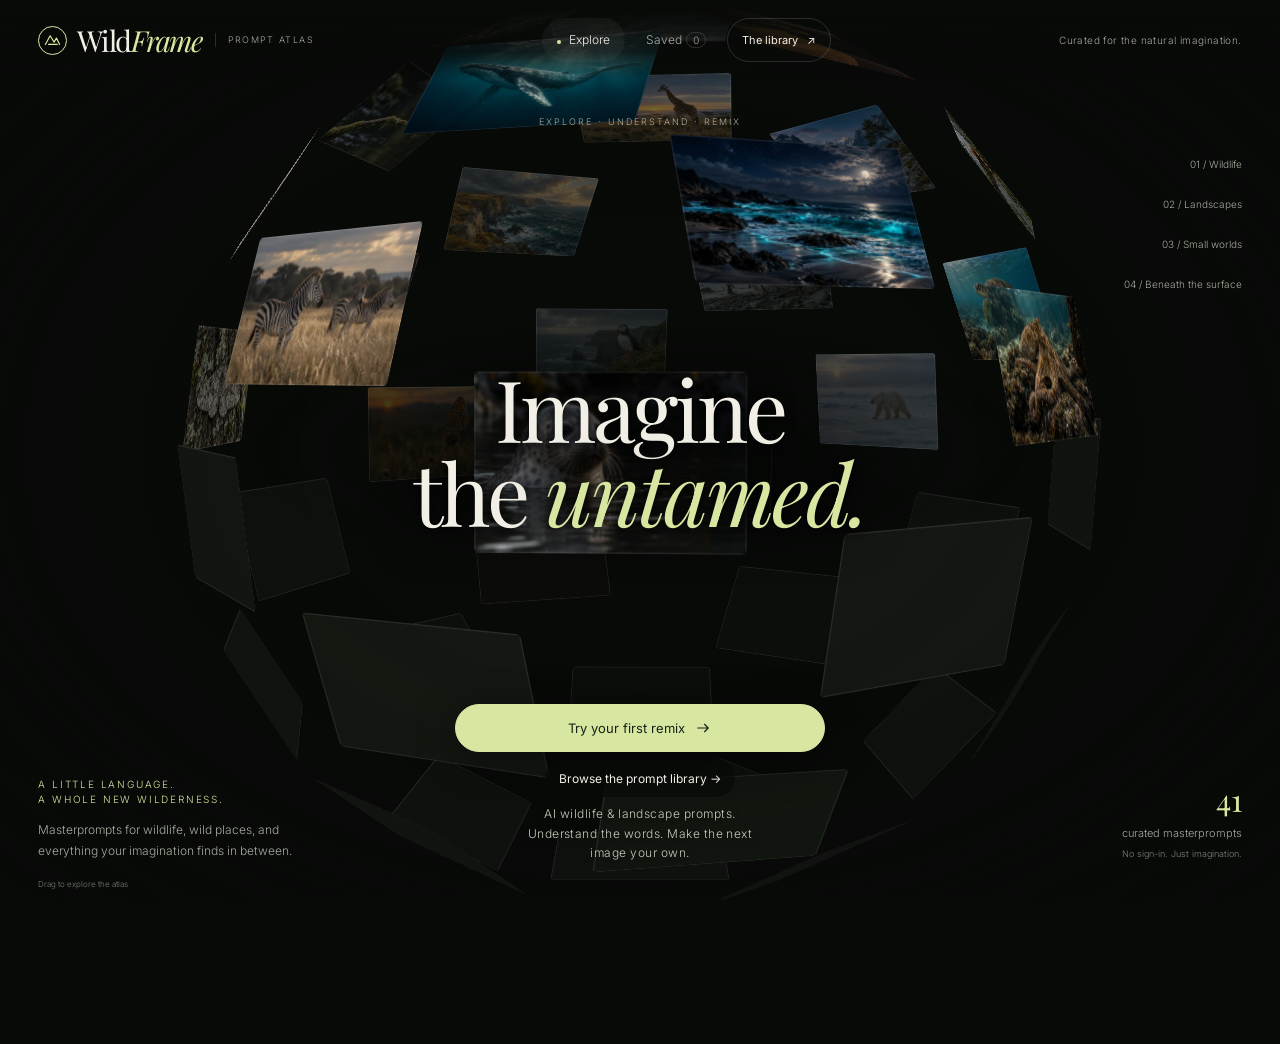
==== index.html @ 6890a583 "Build WildFrame prompt atlas with guided remix and usability study" ====
<!DOCTYPE html>
<html lang="en">
<!--
# React Bits

Upstream: https://github.com/DavidHDev/react-bits
Commit: 310fc737fadcaa149a4e06fb088fc95332dc8bfb

WildFrame adapts the pointer-centred radial light and masked border from
`src/content/Components/SpotlightCard/SpotlightCard.jsx` and `SpotlightCard.css`,
and the once-only fade, scroll-container trigger and stagger behaviour from
`src/content/Animations/FadeContent/FadeContent.jsx`.

The native DOM/CSS adaptations live in `source/visuals.js` and
`source/index.template.html`. They are part of this website. React and GSAP
are not bundled. These adaptations are not offered as a component library.

## Upstream license (verbatim)

MIT + Commons Clause License Condition v1.0

Copyright (c) 2026 David Haz

Permission is hereby granted, free of charge, to any person obtaining a copy
of this software and associated documentation files (the "Software"), to deal
in the Software without restriction, including without limitation the rights
to use, copy, modify, merge, publish, and distribute the Software **as part of an application, website, or product**, subject to the following conditions:

The above copyright notice and this permission notice shall be included in all
copies or substantial portions of the Software.

## Commons Clause Restriction

You may use this Software, including for any commercial purpose, **so long as you do not sell, sublicense, or redistribute the components themselves-whether alone, in a bundle, or as a ported version.**

## No Warranty

THE SOFTWARE IS PROVIDED "AS IS", WITHOUT WARRANTY OF ANY KIND, EXPRESS OR
IMPLIED, INCLUDING BUT NOT LIMITED TO THE WARRANTIES OF MERCHANTABILITY,
FITNESS FOR A PARTICULAR PURPOSE AND NONINFRINGEMENT. IN NO EVENT SHALL THE
AUTHORS OR COPYRIGHT HOLDERS BE LIABLE FOR ANY CLAIM, DAMAGES OR OTHER
LIABILITY, WHETHER IN AN ACTION OF CONTRACT, TORT OR OTHERWISE, ARISING FROM,
OUT OF OR IN CONNECTION WITH THE SOFTWARE OR THE USE OR OTHER DEALINGS IN THE
SOFTWARE.

-->
<head>
<meta charset="utf-8">
<meta name="viewport" content="width=device-width, initial-scale=1, viewport-fit=cover">
<meta name="description" content="WildFrame is a curated atlas of masterprompts for AI wildlife and artistic landscapes. Explore visual recipes, customize the details, and make something untamed.">
<meta name="theme-color" content="#080a08">
<link rel="icon" type="image/svg+xml" href="/favicon.svg">
<meta property="og:type" content="website"><meta property="og:title" content="WildFrame — Understand the prompt. Make it your own."><meta property="og:description" content="Explore AI wildlife and landscapes, understand Prompt DNA, compare styles and save your own remixes."><meta property="og:image" content="/social-preview.png"><meta property="og:image:alt" content="An AI-created fox in a misty forest beside a stream"><meta name="twitter:card" content="summary_large_image">
<title>WildFrame — Masterprompts for the natural imagination</title>
<link rel="preconnect" href="https://fonts.googleapis.com">
<link rel="preconnect" href="https://fonts.gstatic.com" crossorigin>
<link href="https://fonts.googleapis.com/css2?family=Playfair+Display:ital,wght@0,400;0,500;1,400&family=Inter:wght@300;400;500&display=swap" rel="stylesheet">
<style>
:root{--bg:#080a08;--panel:#10130f;--ink:#f2efe6;--muted:#a7ab9e;--line:#ffffff24;--accent:#d7e6a0;--accent-ink:#192019;--serif:'Playfair Display','Times New Roman',serif;--sans:Inter,-apple-system,BlinkMacSystemFont,'Segoe UI',sans-serif;--pad:clamp(18px,3vw,44px);--safe:env(safe-area-inset-bottom,0px);--ease:cubic-bezier(.22,.61,.36,1);--persp:1150px;--cw:170px;--hw:min(58vw,650px)}
*{box-sizing:border-box;margin:0;padding:0}html{background:var(--bg);scrollbar-gutter:stable}body{background:var(--bg);color:var(--ink);font:300 14px/1.5 var(--sans);min-height:100vh;min-height:100dvh;overflow-x:hidden;-webkit-font-smoothing:antialiased}button,input,select,textarea{font:inherit;color:inherit}button,a,input,select,textarea{-webkit-tap-highlight-color:transparent}button{background:none;border:0;cursor:pointer;touch-action:manipulation}button:disabled{cursor:default;opacity:.4}a{color:inherit;text-decoration:none}img{display:block;max-width:100%}button,a,[role=button]{touch-action:manipulation}button:focus-visible,a:focus-visible,[tabindex]:focus-visible,input:focus-visible,select:focus-visible,textarea:focus-visible{outline:2px solid var(--accent);outline-offset:4px}[hidden]{display:none!important}svg{width:18px;height:18px;fill:none;stroke:currentColor;stroke-width:1.5;stroke-linecap:round;stroke-linejoin:round;flex-shrink:0}.sr-only{position:absolute;width:1px;height:1px;overflow:hidden;clip:rect(0,0,0,0);white-space:nowrap}.skip-link{position:fixed;z-index:500;top:10px;left:16px;background:var(--accent);color:var(--accent-ink);padding:12px 18px;transform:translateY(-150%)}.skip-link:focus{transform:none}
.button{display:inline-flex;align-items:center;justify-content:center;gap:9px;min-height:44px;padding:11px 18px;border:1px solid var(--line);border-radius:999px;font-size:12px;font-weight:400;line-height:1.3;transition:background .2s,border-color .2s,color .2s}.button:hover{background:#ffffff0b;border-color:#ffffff6b}.button.primary{background:var(--accent);border-color:var(--accent);color:var(--accent-ink)}.button.primary:hover{background:#e7efc4}.button.small{padding:9px 14px;font-size:11px}.button[aria-pressed=true]{background:var(--accent);color:var(--accent-ink);border-color:var(--accent)}.icon-button{min-width:44px;min-height:44px;display:inline-grid;place-items:center;border:1px solid var(--line);border-radius:50%;transition:background .2s}.icon-button:hover{background:#ffffff14}.icon-button[aria-pressed=true]{color:var(--accent);border-color:#d7e6a066}.icon-button[aria-pressed=true] .bookmark{fill:currentColor}.eyebrow{font-size:10px;letter-spacing:.18em;text-transform:uppercase;color:var(--accent)}.muted{color:var(--muted)}.count{font-variant-numeric:tabular-nums;font-size:10px;border:1px solid var(--line);padding:1px 6px;border-radius:20px;margin-left:4px}
header{position:fixed;inset:0 0 auto;z-index:60;display:flex;align-items:center;justify-content:space-between;gap:24px;padding:calc(18px + env(safe-area-inset-top,0px)) var(--pad) 18px;pointer-events:none}header>*{pointer-events:auto}.brand{display:flex;align-items:center;gap:10px;min-height:44px}.brand-mark{width:29px;height:29px;border:1px solid var(--accent);border-radius:50%;display:grid;place-items:center;color:var(--accent)}.brand-mark svg{width:19px;height:19px}.brand-name{font:400 29px/1 var(--serif);letter-spacing:-.045em}.brand-name em{font-style:italic;color:var(--accent)}.brand small{border-left:1px solid var(--line);padding-left:12px;margin-left:3px;color:var(--muted);font-size:9px;letter-spacing:.15em;text-transform:uppercase}.main-nav{display:flex;align-items:center;gap:6px}.nav-button{font-size:12px;min-height:44px;padding:10px 15px;color:var(--muted);border-radius:999px;white-space:nowrap}.nav-button:hover,.nav-button[aria-current=true]{color:var(--ink);background:#ffffff0a}.nav-button[aria-current=true]::before{content:'';display:inline-block;width:4px;height:4px;background:var(--accent);border-radius:50%;margin-right:8px}.header-note{font-size:10px;color:var(--muted);letter-spacing:.04em}
#scrolltrack{height:116vh;pointer-events:none}#stage{position:fixed;inset:0;z-index:10;perspective:var(--persp);perspective-origin:50% 50%;overflow:hidden;touch-action:none;cursor:grab;transition:opacity .35s}#stage.dragging{cursor:grabbing}#world,#orb{position:absolute;width:0;height:0;transform-style:preserve-3d}#world{top:50%;left:50%;will-change:transform}#orb{top:0;left:0}#headline{position:absolute;top:0;left:0;width:var(--hw);margin-left:calc(var(--hw)/-2);text-align:center;font:400 clamp(38px,5.8vw,82px)/.98 var(--serif);letter-spacing:-.035em;color:var(--ink);pointer-events:none;user-select:none;text-shadow:0 3px 45px #000a}#headline .inner{position:absolute;top:0;left:0;width:100%;transform:translateY(-50%)}#headline em{font-weight:400;color:var(--accent)}.sphere-card{position:absolute;top:0;left:0;width:var(--cw);height:calc(var(--cw)/1.5);margin-left:calc(var(--cw)/-2);margin-top:calc(var(--cw)/-3);cursor:pointer;user-select:none}.sphere-card figure{position:relative;width:100%;height:100%;overflow:hidden;border-radius:4px;background:#151913;transition:transform .4s var(--ease)}.sphere-card:hover figure{transform:scale(1.04)}.sphere-card img{width:100%;height:100%;object-fit:cover;pointer-events:none;opacity:0;transition:opacity .5s}.sphere-card img.ready{opacity:1}.sphere-card figure::after{content:'';position:absolute;inset:0;background:rgba(8,10,8,var(--d,0));box-shadow:inset 0 0 0 1px #ffffff18;pointer-events:none}.vignette{position:fixed;inset:0;z-index:12;pointer-events:none;background:radial-gradient(ellipse at center,transparent 37%,#080a0820 68%,#080a08bb 100%)}.hero-kicker{position:fixed;z-index:15;top:115px;left:50%;transform:translateX(-50%);white-space:nowrap;font-size:9px;letter-spacing:.22em;color:var(--muted);text-transform:uppercase;pointer-events:none}.hero-description{position:fixed;z-index:25;left:var(--pad);bottom:calc(38px + var(--safe));max-width:260px}.hero-description p:last-child{margin-top:12px;font-size:12px;line-height:1.8;color:var(--muted)}.hero-cta{position:fixed;z-index:25;left:50%;bottom:calc(38px + var(--safe));transform:translateX(-50%);text-align:center}.hero-cta .button{padding:14px 24px;font-size:13px;box-shadow:0 8px 40px #0007}.hero-cta p{font-size:10px;color:var(--muted);margin-top:12px;letter-spacing:.04em}.hero-meta{position:fixed;z-index:25;right:var(--pad);bottom:calc(38px + var(--safe));text-align:right}.hero-meta strong{font:400 31px var(--serif);color:var(--accent)}.hero-meta p{font-size:11px;color:var(--muted);margin-top:5px}.hero-meta small{font-size:9px;color:#7c8376}.hero-layer{transition:opacity .3s}.hero-topic{position:fixed;z-index:20;top:150px;right:var(--pad);display:flex;flex-direction:column;gap:12px}.hero-topic button{font-size:10px;color:var(--muted);text-align:right;min-height:28px;padding:5px 0}.hero-topic button:hover{color:var(--accent)}
body.library-view header{background:linear-gradient(var(--bg) 78%,transparent)}body.library-view #stage,body.library-view .hero-layer,body.library-view .vignette{opacity:0;pointer-events:none}#library{position:fixed;inset:0;z-index:30;background:var(--bg);overflow:auto;padding:125px var(--pad) 45px;overscroll-behavior:contain}#library:not(.open){visibility:hidden;pointer-events:none}.library-heading{display:flex;align-items:flex-end;justify-content:space-between;gap:25px;max-width:1680px;margin:0 auto 34px}.library-heading h1{font:400 clamp(35px,5vw,66px)/1.05 var(--serif);letter-spacing:-.025em;margin-top:12px}.library-heading h1 em{color:var(--accent);font-weight:400}.library-heading p:not(.eyebrow){color:var(--muted);font-size:12px;line-height:1.8;max-width:420px}.library-stat{display:flex;gap:28px;align-items:center}.library-stat strong{display:block;font:400 27px var(--serif);color:var(--ink)}.library-stat span{font-size:10px;color:var(--muted)}.library-tools{max-width:1680px;margin:auto;display:flex;gap:14px;align-items:center;flex-wrap:wrap;padding:0 0 22px;border-bottom:1px solid var(--line)}.search{display:flex;align-items:center;gap:10px;flex:1;min-width:200px;max-width:420px;height:46px;padding:0 15px;background:#11150f;border:1px solid var(--line);border-radius:8px}.search svg{color:var(--muted)}.search input{border:0;outline:0;background:none;min-width:0;width:100%;font-size:14px}.search:focus-within{outline:1px solid var(--accent);outline-offset:2px}.search input::placeholder{color:#838b7b}.category-tabs{display:flex;gap:5px;flex-wrap:wrap}.category-tabs button{font-size:11px;min-height:44px;padding:8px 12px;border:1px solid transparent;border-radius:999px;color:var(--muted)}.category-tabs button:hover{color:var(--ink)}.category-tabs button[aria-pressed=true]{color:var(--accent);background:#d7e6a00c;border-color:#d7e6a040}.style-control{margin-left:auto}.style-control select{min-height:44px;padding:9px 30px 9px 12px;background:#11150f;border:1px solid var(--line);border-radius:7px;font-size:11px}.results-bar{max-width:1680px;margin:20px auto;display:flex;align-items:center;justify-content:space-between;gap:12px;font-size:10px;color:var(--muted)}.text-button{font-size:11px;min-height:36px;padding:6px 0;color:var(--accent);text-decoration:underline;text-underline-offset:4px}.recipe-grid{display:grid;grid-template-columns:repeat(4,minmax(0,1fr));gap:32px 20px;max-width:1680px;margin:0 auto}.recipe-card{min-width:0}.image-wrap{position:relative;aspect-ratio:3/2;border-radius:6px;overflow:hidden;background:#141a12}.open-recipe{display:block;width:100%;text-align:left}.open-recipe img{width:100%;height:100%;object-fit:cover;aspect-ratio:3/2;transition:transform .55s var(--ease),opacity .35s}.open-recipe:hover img{transform:scale(1.045)}.image-wrap::after{content:'';position:absolute;inset:50% 0 0;background:linear-gradient(transparent,#0006);pointer-events:none}.image-tag{position:absolute;bottom:12px;left:12px;z-index:1;color:#fff;font-size:9px;letter-spacing:.04em;padding:5px 8px;background:#0009;border:1px solid #ffffff26;border-radius:5px;pointer-events:none}.card-save{position:absolute;right:10px;top:10px;z-index:2;background:#080a08b0;min-width:36px;min-height:36px;color:#fff;backdrop-filter:blur(5px)}.card-copy{min-width:36px;min-height:36px;border:0}.recipe-info{display:flex;justify-content:space-between;gap:8px;margin-top:13px;align-items:flex-start}.recipe-info h2{font:400 clamp(16px,1.4vw,21px)/1.25 var(--serif);letter-spacing:-.01em}.recipe-info .title-button{text-align:left}.recipe-info .title-button:hover{color:var(--accent)}.recipe-info p{color:var(--muted);font-size:10px;margin-top:6px}.recipe-tags{display:flex;gap:7px;flex-wrap:wrap;font-size:9px;color:#87917e;margin-top:10px}.recipe-tags span::before{content:'#';color:#5e6b55}.source-pin{position:absolute;right:12px;bottom:13px;z-index:2;font-size:8px;letter-spacing:.05em;color:#e8eed7;pointer-events:none}.empty-state{padding:85px 20px;text-align:center}.empty-state h2{font:400 30px var(--serif);margin-bottom:12px}.empty-state p{color:var(--muted);font-size:13px;line-height:1.7;margin:0 auto 20px;max-width:400px}.library-footer{max-width:1680px;margin:55px auto 0;border-top:1px solid var(--line);padding-top:22px;display:flex;justify-content:space-between;gap:24px;font-size:10px;line-height:1.8;color:var(--muted)}.library-footer p{max-width:560px}
.overlay{position:fixed;inset:0;z-index:100;background:#050705e8;overflow:auto;overscroll-behavior:contain;padding:28px var(--pad) calc(28px + var(--safe))}.overlay:not(.open){visibility:hidden;pointer-events:none}.dialog-shell{max-width:1300px;margin:0 auto;background:var(--panel);border:1px solid var(--line);border-radius:16px;overflow:hidden;box-shadow:0 35px 140px #0008}.dialog-top{display:flex;align-items:center;justify-content:space-between;gap:12px;padding:14px 22px;border-bottom:1px solid var(--line);position:sticky;top:-28px;z-index:8;background:#10130ff5}.dialog-top .eyebrow{font-size:9px}.dialog-top .close-button{min-height:40px;padding:8px 14px}.dialog-body{display:grid;grid-template-columns:minmax(0,1.08fr) minmax(0,1fr)}.prompt-visual{position:relative;padding:24px;background:#090c08;min-width:0}.prompt-visual img{width:100%;height:clamp(250px,44vh,540px);object-fit:contain;background:#070907;border-radius:6px}.visual-caption{display:flex;justify-content:space-between;gap:12px;font-size:9px;color:var(--muted);margin-top:12px}.visual-note{font-size:12px;line-height:1.8;color:var(--muted);margin-top:23px;max-width:50ch}.visual-note strong{color:var(--accent);font-weight:400}.visual-parameters{display:grid;grid-template-columns:repeat(3,1fr);gap:10px;margin-top:23px;border-top:1px solid var(--line);padding-top:18px}.visual-parameters dt{font-size:8px;text-transform:uppercase;letter-spacing:.15em;color:#7f8975}.visual-parameters dd{font-size:11px;color:var(--ink);margin-top:6px}.prompt-content{padding:26px 28px;border-left:1px solid var(--line);min-width:0}.prompt-content h2{font:400 clamp(28px,3vw,43px)/1.08 var(--serif);letter-spacing:-.025em;margin:12px 0 15px}.badge{display:inline-flex;align-items:center;gap:6px;font-size:9px;padding:5px 9px;border-radius:5px;background:#d7e6a010;border:1px solid #d7e6a032;color:var(--accent)}.source-note{font-size:11px;line-height:1.7;color:var(--muted);margin:12px 0 20px}.section-label{font-size:9px;text-transform:uppercase;letter-spacing:.15em;color:var(--muted);margin-bottom:10px;display:flex;justify-content:space-between;align-items:center}.section-label span:last-child{font-size:8px;letter-spacing:.03em;text-transform:none;color:#737f6a}.prompt-text{width:100%;min-height:250px;padding:16px;background:#080b07;border:1px solid #d7e6a026;border-radius:8px;resize:vertical;font:400 12px/1.85 ui-monospace,SFMono-Regular,Consolas,monospace;color:#d5ddc9}.prompt-text:focus{border-color:var(--accent)}.prompt-actions{display:flex;gap:8px;flex-wrap:wrap;margin-top:14px}.prompt-actions .primary{flex:1}.prompt-actions .button{font-size:11px}.negative-box{border-top:1px solid var(--line);margin-top:22px;padding-top:16px}.negative-box summary{font-size:11px;color:var(--muted);cursor:pointer;min-height:36px;padding:6px 0}.negative-box p{font:400 11px/1.8 ui-monospace,monospace;color:#99a58c;margin-top:9px}.negative-box button{margin-top:7px}.insight{margin-top:22px;padding:14px 16px;border-left:2px solid var(--accent);background:#d7e6a005}.insight h3{font-size:10px;font-weight:400;color:var(--accent);margin-bottom:6px}.insight p{font-size:11px;line-height:1.8;color:var(--muted)}.prompt-navigation{display:flex;justify-content:space-between;align-items:center;gap:12px;padding:16px 24px;border-top:1px solid var(--line);font-size:10px;color:var(--muted)}.prompt-navigation button{min-height:40px;padding:8px 14px;font-size:11px}.status-line{min-height:20px;font-size:11px;line-height:1.7;color:var(--accent);margin-top:10px}
#studio{z-index:120}.studio-shell{max-width:1180px}.studio-heading{padding:25px 28px 0}.studio-heading h2{font:400 clamp(28px,3.5vw,44px)/1.1 var(--serif);margin:9px 0}.studio-heading p{font-size:12px;color:var(--muted);line-height:1.8;max-width:75ch}.studio-grid{display:grid;grid-template-columns:1fr 1fr;gap:35px;padding:28px}.studio-fields{display:grid;grid-template-columns:1fr 1fr;gap:18px 14px;align-content:start}.field-wide{grid-column:1/-1}.field label{display:block;font-size:10px;color:var(--muted);margin-bottom:8px}.field input,.field select,.field textarea{display:block;width:100%;min-height:45px;padding:11px 12px;border:1px solid var(--line);border-radius:7px;background:#090d08;font-size:14px}.field textarea{min-height:90px;resize:vertical}.field p{font-size:10px;line-height:1.7;color:#7f8b73;margin-top:7px}.studio-preview{min-width:0}.studio-preview .prompt-text{min-height:365px}.studio-source{display:flex;gap:12px;align-items:center;padding:12px;border:1px solid var(--line);border-radius:8px;margin-bottom:18px}.studio-source img{width:70px;height:52px;object-fit:cover;border-radius:4px}.studio-source strong{display:block;font-size:11px;font-weight:400}.studio-source p{font-size:9px;color:var(--muted);margin-top:4px}.studio-disclaimer{font-size:10px;color:var(--muted);line-height:1.8;margin-top:15px}.saved-variation{margin-top:16px;border-top:1px solid var(--line);padding-top:12px}.saved-variation button{font-size:10px;color:var(--accent);min-height:36px;padding:7px 0}.copy-fallback{margin-top:12px;padding:12px;border:1px solid var(--accent);border-radius:7px;color:var(--muted);font-size:11px;line-height:1.7}.copy-fallback textarea{display:block;width:100%;height:95px;margin-top:10px;padding:10px;background:#080b07;color:var(--ink);border:1px solid var(--line);font-size:12px}.toast{position:fixed;z-index:300;left:50%;bottom:calc(24px + var(--safe));transform:translate(-50%,12px);max-width:min(600px,calc(100vw - 28px));background:var(--accent);color:var(--accent-ink);border-radius:9px;padding:12px 18px;font-size:12px;line-height:1.6;box-shadow:0 15px 50px #0008;opacity:0;pointer-events:none;transition:opacity .2s,transform .2s}.toast.visible{opacity:1;transform:translate(-50%,0)}.load-note{position:fixed;bottom:10px;left:var(--pad);z-index:14;font-size:8px;color:#747d6d;pointer-events:none}
header{background:linear-gradient(#080a08 10%,#080a08c0 65%,transparent)}
#headline{font-size:clamp(32px,3.6vw,52px)}
@media(pointer:coarse){#stage{touch-action:pan-y pinch-zoom}.card-save,.card-copy{min-width:44px;min-height:44px}}
@media(max-width:1150px){.header-note{display:none}.brand small{display:none}.recipe-grid{grid-template-columns:repeat(3,minmax(0,1fr))}.hero-description{max-width:205px}.hero-description p:last-child{font-size:11px}.hero-meta{max-width:140px}.library-stat{gap:18px}.category-tabs button{padding:7px 10px}.style-control{margin-left:0}.prompt-content{padding:24px}.prompt-visual{padding:20px}.prompt-text{min-height:290px}}
@media(max-width:850px){header{padding-top:calc(14px + env(safe-area-inset-top,0px));gap:15px}.brand-name{font-size:27px}.hero-description,.hero-meta{display:none}.hero-kicker{top:98px}.hero-topic{top:125px;right:20px}.hero-topic button{font-size:9px}.dialog-body{grid-template-columns:1fr}.prompt-visual img{height:40dvh;min-height:230px}.prompt-visual{padding:18px}.visual-note{margin-top:14px;max-width:none}.visual-parameters{margin-top:15px}.prompt-content{border-left:0;border-top:1px solid var(--line)}.prompt-content h2{font-size:32px}.prompt-text{min-height:270px}.studio-grid{gap:24px;padding:24px;grid-template-columns:1fr}.studio-preview .prompt-text{min-height:290px}.library-heading{align-items:start}.library-stat{display:none}.recipe-grid{grid-template-columns:repeat(2,minmax(0,1fr))}.library-tools{gap:12px}.search{max-width:none;flex-basis:100%}.style-control{margin-left:auto}.library-heading p:not(.eyebrow){max-width:360px}.library-footer{flex-direction:column}}
@media(max-width:520px){:root{--pad:16px;--hw:min(84vw,360px)}header{gap:10px}.brand{gap:7px}.brand-mark{width:24px;height:24px}.brand-mark svg{width:16px;height:16px}.brand-name{font-size:25px}.main-nav{gap:2px}.nav-button{padding:8px 10px;font-size:11px}.main-nav .button{padding:9px 12px;font-size:10px}.nav-button[aria-current=true]::before{display:none}.saved-label{font-size:0}.saved-label::after{content:'Saved';font-size:11px}.main-nav .count{margin-left:1px}.hero-kicker{font-size:8px;top:91px;letter-spacing:.16em}.hero-topic{display:none}#headline{font-size:clamp(29px,8.2vw,35px)}.hero-cta{bottom:calc(38px + var(--safe));width:calc(100% - 32px)}.hero-cta p{font-size:9px}.hero-cta .button{font-size:12px;padding:13px 22px}#library{padding-top:105px}.library-heading{margin-bottom:23px}.library-heading h1{font-size:40px}.library-heading p:not(.eyebrow){display:none}.library-tools{padding-bottom:14px}.category-tabs{gap:2px;flex-basis:100%}.category-tabs button{padding:7px 10px;font-size:10px;min-height:40px}.style-control{margin-left:0;flex:1}.style-control select{width:100%;font-size:11px;min-height:42px}.search input{font-size:16px}.recipe-grid{gap:25px 12px}.recipe-info{margin-top:11px;gap:3px}.recipe-info h2{font-size:16px}.recipe-info p{font-size:9px;line-height:1.6}.recipe-tags{font-size:8px;gap:5px}.card-copy{display:none}.card-save{top:7px;right:7px;background:#080a08cc}.image-tag{left:8px;bottom:8px;font-size:8px;padding:4px 6px}.source-pin{display:none}.results-bar{margin:16px 0}.results-bar span{font-size:9px}.library-footer{margin-top:35px}.overlay{padding:0;background:var(--panel)}.dialog-shell{border:0;border-radius:0;min-height:100dvh}.dialog-top{top:0;padding:calc(10px + env(safe-area-inset-top,0px)) 16px 10px}.dialog-top .eyebrow{font-size:8px}.dialog-top .close-button{min-height:44px}.prompt-visual{padding:15px}.prompt-visual img{height:32dvh;min-height:200px}.visual-caption{font-size:8px}.visual-note{font-size:11px}.visual-parameters dt{font-size:8px}.visual-parameters dd{font-size:10px}.prompt-content{padding:22px 16px}.prompt-content h2{font-size:31px}.prompt-text{font-size:12px;min-height:290px}.prompt-actions .button{font-size:11px;padding:10px 14px}.prompt-navigation{padding:12px 16px calc(12px + var(--safe))}.studio-heading{padding:22px 16px 0}.studio-heading h2{font-size:33px}.studio-heading p{font-size:11px}.studio-grid{padding:22px 16px;gap:28px}.studio-fields{gap:16px 12px}.field input,.field select,.field textarea{font-size:16px}.studio-preview .prompt-text{min-height:330px}.load-note{display:none}}
@media(max-width:520px){#exploreNav{display:none}#libraryNav{white-space:nowrap}#promptPrimaryActions,#studioPrimaryActions{position:fixed;z-index:15;bottom:calc(10px + var(--safe));left:12px;right:12px;display:flex;flex-wrap:nowrap;padding:10px;margin:0;border:1px solid #d7e6a035;border-radius:12px;background:#13190ff5;box-shadow:0 8px 40px #0009}#promptPrimaryActions .button,#studioPrimaryActions .button{white-space:nowrap;padding:11px 12px;font-size:11px}#promptPrimaryActions .icon-button{flex-shrink:0}.prompt-navigation{padding-bottom:calc(95px + var(--safe))}.studio-grid{padding-bottom:calc(115px + var(--safe))}}
@media(max-width:360px){.brand-mark{display:none}.nav-button{padding:8px}.brand-name{font-size:24px}.main-nav .count{display:none}.recipe-grid{grid-template-columns:1fr}.category-tabs button{padding:6px 8px}.studio-fields{grid-template-columns:1fr}.field-wide{grid-column:auto}}
@media(max-height:520px) and (orientation:landscape){.hero-kicker,.hero-topic,.hero-cta p{display:none}.hero-cta{bottom:14px}.hero-cta .button{min-height:38px;padding:9px 18px}#headline{font-size:clamp(26px,9vh,44px)}header{padding-top:8px;padding-bottom:8px}.hero-description,.hero-meta{display:none}.prompt-visual img{height:65dvh}#library{padding-top:85px}}
@media(prefers-reduced-motion:reduce){*,*::before,*::after{animation:none!important;transition-property:none!important;scroll-behavior:auto!important}}
/* WildFrame polish. SpotlightCard's masked rim is adapted from React Bits. */
:root{--motion-fast:180ms;--motion-enter:280ms;--secondary:#a7b19a}
#headline{top:50%;left:50%;z-index:2;font-size:clamp(48px,6.7vw,96px);text-shadow:0 2px 12px #000,0 4px 50px #0009}
#headline .inner::before{content:'';position:absolute;inset:-25% -10%;background:radial-gradient(ellipse,#080a08a6,transparent 70%);z-index:-1;pointer-events:none}
.recipe-card{position:relative;isolation:isolate;padding:10px;border:1px solid #ffffff12;border-radius:12px;background:#10150e;--spot-x:50%;--spot-y:25%;transition:border-color var(--motion-fast),background var(--motion-fast)}
.recipe-card::before,.recipe-card::after{content:'';position:absolute;inset:0;border-radius:inherit;pointer-events:none;opacity:0;transition:opacity 220ms}
.recipe-card::before{z-index:-1;background:radial-gradient(260px circle at var(--spot-x) var(--spot-y),#d7e6a01c,transparent 80%)}
.recipe-card::after{z-index:3;padding:1px;background:radial-gradient(180px circle at var(--spot-x) var(--spot-y),#d7e6a0a0,transparent 90%);-webkit-mask:linear-gradient(#000 0 0) content-box,linear-gradient(#000 0 0);-webkit-mask-composite:xor;mask:linear-gradient(#000 0 0) content-box exclude,linear-gradient(#000 0 0)}
.recipe-card.spotlight-active::before,.recipe-card.spotlight-active::after,.recipe-card:focus-within::before{opacity:1}
.recipe-card:focus-within{border-color:#d7e6a080}
.recipe-info h2{font-size:clamp(18px,1.55vw,23px);line-height:1.3}
.recipe-info p,.recipe-tags{font-size:12px;line-height:1.6;color:var(--secondary)}
.recipe-tags{gap:8px;margin-top:9px}.recipe-tags span::before{color:var(--secondary)}
.source-pin{padding:4px 6px;background:#080a08cc;border-radius:4px}
.search,.style-control select,.field input,.field select,.field textarea,.prompt-text{border-color:#66725e}
.recipe-grid{gap:24px 18px}.card-save,.card-copy{min-width:44px;min-height:44px}.card-save{top:10px;right:10px}
.open-recipe:focus-visible{outline-offset:-4px;border-radius:6px}
.image-tag{font-size:11px;left:10px;bottom:10px}.source-pin{font-size:10px}
.preview-unavailable{aspect-ratio:3/2;display:grid;place-items:center;padding:24px;background:radial-gradient(ellipse at top,#27331d,#11170e)}
.preview-message{font-size:12px;line-height:1.7;text-align:center;color:var(--muted);max-width:20ch}
.library-heading p:not(.eyebrow){font-size:14px}.library-stat span,.library-footer,.results-bar{font-size:12px}
.category-tabs button,.style-control select{font-size:12px}.text-button{font-size:12px;min-height:44px}
.results-bar>div{display:flex;align-items:center;gap:16px}.results-bar span{line-height:1.6}
.source-note,.visual-note,.studio-heading p,.insight p,.studio-disclaimer{font-size:13px;line-height:1.8}
.prompt-text{font-size:13px;line-height:1.85}.section-label,.badge,.field label{font-size:12px}
.section-label span:last-child{font-size:11px;color:var(--muted)}
.visual-parameters dt{font-size:10px;color:var(--muted)}.visual-parameters dd{font-size:12px}
.visual-caption,.field p,.studio-source p{font-size:12px;color:var(--muted)}
.visual-caption a{display:inline-flex;align-items:center;min-height:32px}
.studio-source strong{font-size:13px}.negative-box summary{font-size:13px;min-height:44px}.negative-box p{font-size:12px}
.overlay{scroll-padding-top:90px;scroll-padding-bottom:110px}.overlay.open .dialog-shell{animation:dialog-arrive var(--motion-enter) var(--ease)}
.dialog-shell{overflow:clip}.dialog-top{top:0}
@keyframes dialog-arrive{from{opacity:0}to{opacity:1}}
.button:active,.icon-button:active{filter:brightness(.85)}
@media(min-width:1101px){.library-tools{position:sticky;top:80px;z-index:10;padding-top:12px;background:#080a08f5;backdrop-filter:blur(12px)}}
@media(max-width:520px){
 #headline{font-size:clamp(36px,10vw,44px)}
 .hero-cta p{font-size:11px;line-height:1.6;max-width:32ch;margin:12px auto 0}
 .recipe-card{padding:7px;border-radius:10px}.recipe-grid{gap:18px 10px}
 .recipe-info h2{font-size:18px;line-height:1.25}.recipe-info p{font-size:11px}.recipe-tags{font-size:10px;gap:6px}
 .card-save{top:6px;right:6px}.image-tag{font-size:9px;left:6px;bottom:6px}
 .category-tabs{gap:2px;justify-content:space-between}.category-tabs button{font-size:11px;min-height:44px;padding:8px}
 .style-control select{font-size:13px;min-height:44px}.results-bar span{font-size:12px}.results-bar{align-items:flex-start}
 .results-bar>div{flex-wrap:wrap;justify-content:flex-end;gap:4px 12px}.text-button{font-size:12px}
 .library-heading h1{font-size:42px}.library-footer{font-size:12px}
 .prompt-text{font-size:13px}.source-note,.visual-note,.studio-heading p{font-size:13px}
 .field label{font-size:12px}.field p{font-size:12px}.studio-disclaimer{font-size:12px}
 .prompt-content{padding-bottom:40px}.visual-caption{font-size:11px;align-items:center}
 .visual-parameters dt{font-size:9px}.visual-parameters dd{font-size:11px}
 .overlay{scroll-padding-top:82px;scroll-padding-bottom:120px}
 .toast{bottom:calc(104px + var(--safe));font-size:13px}
 .hero-topic button{min-height:44px}.prompt-navigation{gap:8px}
}
@media(prefers-reduced-motion:reduce){.recipe-card::before,.recipe-card::after{transition:none}.overlay.open .dialog-shell{animation:none}}
/* Prompt DNA, the field lab and remix history use the existing WildFrame tokens. */
.lab-teaser{max-width:1680px;margin:0 auto 24px;display:flex;align-items:center;gap:20px;padding:16px 20px;border:1px solid #d7e6a035;border-radius:12px;background:linear-gradient(110deg,#d7e6a00c,transparent)}
.lab-teaser-mark{font:400 24px var(--serif);color:var(--accent);padding-right:18px;border-right:1px solid var(--line)}
.lab-teaser p:not(.eyebrow){font-size:14px;margin-top:5px}.lab-teaser>.button{margin-left:auto;flex-shrink:0}
.prompt-view-switch{display:flex;gap:8px;margin-bottom:14px}.prompt-view-switch .button{min-height:40px}.prompt-view-switch [aria-pressed=true]{background:#d7e6a018;color:var(--accent);border-color:#d7e6a060}
.dna-parts{display:flex;gap:6px;flex-wrap:wrap;margin-bottom:14px}.dna-part{padding:8px 11px;border:1px solid var(--line);border-radius:999px;font-size:12px;min-height:40px;color:var(--muted)}
.dna-part[aria-pressed=true]{background:var(--accent);color:var(--accent-ink);border-color:var(--accent)}
.dna-insight{padding:14px 16px;border-left:2px solid var(--accent);background:#d7e6a008;margin-bottom:14px}.dna-insight>p:not(.eyebrow){font-size:13px;line-height:1.7;color:var(--muted);margin-top:8px}
.dna-reading{padding:16px;background:#080b07;border:1px solid #66725e;border-radius:8px;max-height:360px;overflow:auto;white-space:pre-wrap;overflow-wrap:anywhere;font:400 13px/1.9 ui-monospace,monospace}
.dna-reading mark,.version-comparison mark{color:#e9f2cd;background:#d7e6a022;border-bottom:1px solid #d7e6a080;box-decoration-break:clone;-webkit-box-decoration-break:clone}
.variation-name{margin-top:18px}.variation-name input{font-size:14px!important}.variation-name p{margin:6px 0 12px;font-size:12px;color:var(--muted)}
.remix-history{grid-column:1/-1;margin-top:4px;padding-top:23px;border-top:1px solid var(--line)}.history-heading{display:flex;align-items:center;justify-content:space-between;gap:15px}.history-heading h3{font:400 25px/1.25 var(--serif);margin-top:8px}
.lab-note{font-size:12px;line-height:1.8;color:var(--muted);margin:12px 0}.version-list{display:grid;gap:8px;margin:14px 0}.version-row{display:flex;align-items:center;justify-content:space-between;gap:12px;padding:12px;border:1px solid var(--line);border-radius:8px;min-width:0}
.version-row>div{min-width:0}.version-row strong{font-weight:400;font-size:13px;overflow-wrap:anywhere}.version-row time{display:block;color:var(--muted);font-size:11px;margin-top:4px}.version-row button{flex-shrink:0}
.compare-controls{display:grid;grid-template-columns:1fr 1fr;gap:12px;margin:18px 0 12px}.compare-controls label,.experiment-select{font-size:12px;color:var(--muted)}
.compare-controls select,.experiment-select select{display:block;width:100%;min-width:0;min-height:44px;margin-top:8px;padding:10px;border:1px solid #66725e;border-radius:7px;background:#090d08;font-size:13px}
.version-comparison{display:grid;grid-template-columns:1fr 1fr;gap:12px;margin:18px 0}.version-comparison>div{min-width:0;padding:13px;background:#090d08;border:1px solid var(--line);border-radius:8px}
.version-comparison h4{font-size:14px;font-weight:400;overflow-wrap:anywhere;margin-bottom:12px}.version-comparison pre{white-space:pre-wrap;overflow-wrap:anywhere;font:400 13px/1.8 ui-monospace,monospace}.version-comparison .diff-line{display:block;min-height:1.8em}
.experiments-heading{padding:30px 32px 24px}.experiments-heading h2{font:400 clamp(38px,5vw,67px)/1.05 var(--serif);letter-spacing:-.025em;margin:14px 0}.experiments-heading h2 em{color:var(--accent);font-weight:400}.experiments-heading>p:last-child{font-size:14px;color:var(--muted);max-width:62ch;line-height:1.8}
.experiment-tools{display:flex;justify-content:space-between;align-items:center;gap:15px;padding:0 32px 22px;border-bottom:1px solid var(--line)}.experiment-tools .category-tabs button{border-color:var(--line);padding:10px 15px}
.experiment-context{padding:24px 32px 0}.experiment-context>p:last-child{font:400 22px/1.4 var(--serif);margin-top:8px;max-width:60ch}
.experiment-pair{display:grid;grid-template-columns:1fr 1fr;gap:22px;padding:24px 32px}.experiment-pair article{min-width:0}.experiment-select{display:flex;align-items:center;justify-content:space-between;gap:14px;margin-bottom:14px}.experiment-select select{width:65%;margin:0}
.experiment-pair figure{background:#080b07;border:1px solid var(--line);border-radius:10px;overflow:hidden}.experiment-pair img{width:100%;aspect-ratio:3/2;object-fit:cover}.experiment-pair figcaption{font-size:12px;color:var(--muted);padding:12px 14px}
.experiment-actions{display:flex;gap:12px;justify-content:space-between;align-items:center;margin-top:14px;flex-wrap:wrap}.experiment-actions .button{font-size:12px}
.experiment-difference{margin:2px 32px 0;padding:22px;border:1px solid #d7e6a035;border-radius:12px;background:#d7e6a008}.experiment-difference h3{font:400 28px var(--serif);margin:8px 0 18px}
#experimentDifference{display:grid;grid-template-columns:1fr 1fr;gap:22px}#experimentDifference strong{display:block;font-weight:400;font-size:12px;color:var(--accent);margin-bottom:8px}#experimentDifference p{font:400 12px/1.8 ui-monospace,monospace;color:var(--muted);overflow-wrap:anywhere}
.experiment-footnote{padding:20px 32px 32px;font-size:12px;color:var(--muted);line-height:1.8;max-width:100ch}.experiments-shell{max-width:1300px}
#experiments{z-index:90}.version-comparison{scroll-margin-top:90px}
@media(max-width:520px){.compare-controls select{font-size:16px}.history-heading>div{min-width:0}.history-heading .badge{flex-shrink:0}}
@media(max-width:800px){.experiment-tools{align-items:flex-start;flex-direction:column}.version-comparison{grid-template-columns:1fr}.lab-teaser-mark{display:none}.lab-teaser{gap:12px}.lab-teaser .eyebrow{font-size:9px}}
@media(max-width:520px){.lab-teaser{padding:14px;flex-wrap:wrap;margin-bottom:20px}.lab-teaser>.button{margin:0;width:100%;font-size:12px}.lab-teaser>div:not(.lab-teaser-mark){width:100%}.lab-teaser p:not(.eyebrow){font-size:14px}.prompt-view-switch .button,.dna-part{min-height:44px}.dna-reading{font-size:12px;max-height:320px}.variation-name input{font-size:16px!important}.compare-controls{grid-template-columns:1fr}.experiments-heading{padding:24px 16px 18px}.experiments-heading h2{font-size:43px}.experiments-heading>p:last-child{font-size:13px}.experiment-tools{padding:0 16px 18px}.experiment-tools .category-tabs{justify-content:flex-start;gap:8px;flex-basis:auto}.experiment-tools .category-tabs button{font-size:11px;padding:10px}.experiment-context{padding:20px 16px 0}.experiment-context>p:last-child{font-size:22px}.experiment-pair{grid-template-columns:1fr;padding:20px 16px;gap:30px}.experiment-select select{font-size:16px}.experiment-difference{margin:0 16px;padding:16px}.experiment-difference h3{font-size:26px}#experimentDifference{grid-template-columns:1fr;gap:18px}.experiment-footnote{padding:20px 16px 30px}.version-comparison{grid-template-columns:1fr}.experiments-shell .dialog-top .eyebrow{max-width:190px;line-height:1.7}}

.hero-cta{width:min(370px,calc(100vw - 32px));display:grid;justify-items:center;gap:7px}
.hero-cta>.primary{min-height:48px;width:100%}.hero-cta #browsePrompts{border:0;box-shadow:none;background:#080a08bb;color:var(--ink);padding:8px 14px;min-height:38px;font-size:12px}
.hero-cta p{margin:0;font-size:12px;line-height:1.6;max-width:36ch;color:#c3cbb8;text-shadow:0 2px 8px #000}
.lab-teaser #startJourneyLibrary{display:block;font-size:12px;min-height:38px;margin-top:3px}
.journey-panel{padding:18px 30px;background:linear-gradient(110deg,#d7e6a014,#d7e6a003);border-bottom:1px solid #d7e6a040;scroll-margin-top:90px}
.journey-content{display:flex;justify-content:space-between;align-items:center;gap:24px;margin-top:10px}.journey-content>div:first-child{max-width:70ch;min-width:0}.journey-content h3{font:400 27px/1.2 var(--serif);margin-bottom:8px}.journey-content p{font-size:13px;line-height:1.7;color:var(--muted)}
.journey-actions{display:flex;align-items:center;gap:14px;flex-shrink:0}.journey-actions .button{font-size:12px;max-width:240px}.journey-actions .text-button{white-space:nowrap}
#experiments.guided .experiments-heading,#experiments.guided .experiment-context{display:none}#experiments.guided .experiment-tools{padding-top:18px}
@media(max-width:900px){.journey-content{align-items:flex-start;flex-direction:column;gap:12px}.journey-actions{flex-wrap:wrap}}
@media(max-width:520px){.hero-cta{bottom:calc(25px + var(--safe));gap:5px}.hero-cta p{font-size:11px}.hero-cta>.primary{font-size:13px}.journey-panel{padding:16px}.journey-content h3{font-size:25px}.journey-actions{gap:12px}.journey-actions .button{min-height:44px}.journey-actions .text-button{min-height:44px}}
@media(max-height:520px) and (orientation:landscape){.hero-cta{grid-template-columns:auto auto;width:auto;gap:8px;bottom:8px}.hero-cta>.primary{width:auto;min-height:40px;padding:9px 16px}.hero-cta #browsePrompts{min-height:40px}.hero-cta p{display:none}}

</style>
</head>
<body>
<svg class="sr-only" aria-hidden="true"><defs><symbol id="icon-copy" viewBox="0 0 24 24"><rect x="8" y="8" width="12" height="12" rx="2"/><path d="M16 8V4H4v12h4"/></symbol><symbol id="icon-bookmark" viewBox="0 0 24 24"><path class="bookmark" d="M6 3h12v18l-6-4-6 4z"/></symbol><symbol id="icon-search" viewBox="0 0 24 24"><circle cx="10.5" cy="10.5" r="6.5"/><path d="m16 16 5 5"/></symbol><symbol id="icon-arrow" viewBox="0 0 24 24"><path d="M5 12h14m-5-5 5 5-5 5"/></symbol><symbol id="icon-mark" viewBox="0 0 24 24"><path d="m3 17 6-11 5 8 3-5 4 8M7 17h11"/></symbol></defs></svg>
<a href="#library" class="skip-link" id="skipLibrary">Skip to prompt library</a>
<header><a href="#" class="brand" id="homeLink" aria-label="WildFrame home"><span class="brand-mark"><svg aria-hidden="true"><use href="#icon-mark"/></svg></span><span class="brand-name">Wild<em>Frame</em></span><small>Prompt Atlas</small></a><nav class="main-nav" aria-label="Main navigation"><button id="exploreNav" class="nav-button" aria-current="true">Explore</button><button id="savedNav" class="nav-button"><span class="saved-label">Saved</span><span class="count" id="savedCount">0</span></button><button id="libraryNav" class="button small">The library <span aria-hidden="true">↗</span></button></nav><span class="header-note">Curated for the natural imagination.</span></header>
<div id="scrolltrack"></div>
<main id="stage" aria-label="Interactive visual prompt atlas"><div id="world"><div id="orb"></div></div><h1 id="headline"><span class="inner">Imagine<br>the <em>untamed.</em></span></h1></main>
<div class="vignette"></div>
<p class="hero-kicker hero-layer">Explore · Understand · Remix</p>
<aside class="hero-description hero-layer"><p class="eyebrow">A little language.<br>A whole new wilderness.</p><p>Masterprompts for wildlife, wild places, and everything your imagination finds in between.</p></aside>
<div class="hero-topic hero-layer" aria-label="Browse by subject"><button data-topic="Wildlife">01 / Wildlife</button><button data-topic="Landscapes">02 / Landscapes</button><button data-topic="Macro">03 / Small worlds</button><button data-topic="Underwater">04 / Beneath the surface</button></div>
<div class="hero-cta hero-layer"><button class="button primary" id="startJourney">Try your first remix <svg aria-hidden="true"><use href="#icon-arrow"/></svg></button><button class="button" id="browsePrompts">Browse the prompt library →</button><p>AI wildlife &amp; landscape prompts.<br>Understand the words. Make the next image your own.</p></div>
<aside class="hero-meta hero-layer"><strong id="heroCount">41</strong><p>curated masterprompts</p><small>No sign-in. Just imagination.</small></aside>
<p class="load-note hero-layer" id="loadNote" role="status">Preparing your atlas…</p>
<section id="library" aria-labelledby="libraryTitle" inert><div class="library-heading"><div><p class="eyebrow" id="libraryEyebrow">The WildFrame Collection / Vol. 01</p><h1 id="libraryTitle" tabindex="-1">Find your next<br><em>what if.</em></h1></div><p>Start with an image. Find the words behind it.<br>Make the next version your own.</p><div class="library-stat"><div><strong>41</strong><span>curated prompts</span></div><div><strong>4</strong><span>ways to wander</span></div></div></div>
<aside class="lab-teaser" aria-label="Explore and learn"><div class="lab-teaser-mark" aria-hidden="true">A ↔ B</div><div><p class="eyebrow">The WildFrame field lab</p><p>One idea. Three visual languages.</p><button id="startJourneyLibrary" class="text-button">New here? Try a guided remix →</button></div><button id="openExperiments" class="button">Explore visual experiments <span aria-hidden="true">↗</span></button></aside>

<div class="library-tools"><label class="search"><svg aria-hidden="true"><use href="#icon-search"/></svg><span class="sr-only">Search prompts by subject, place or style</span><input id="promptSearch" type="search" placeholder="A fox, a forest, a feeling…" autocomplete="off"></label><div class="category-tabs" aria-label="Prompt categories"><button data-category="All" aria-pressed="true">All</button><button data-category="Wildlife" aria-pressed="false">Wildlife</button><button data-category="Landscapes" aria-pressed="false">Landscapes</button><button data-category="Macro" aria-pressed="false">Macro</button><button data-category="Underwater" aria-pressed="false">Underwater</button></div><label class="style-control"><span class="sr-only">Visual style</span><select id="styleFilter"><option value="All">Every style</option><option>Photography</option><option>Painterly</option><option>Ink wash</option><option>Dreamscape</option></select></label></div>
<div class="results-bar"><span id="resultCount" role="status">41 prompts, ready to make your own</span><div><button class="text-button" id="clearFilters" hidden>Clear filters</button><button class="text-button" id="exportSaved" hidden>Download saved prompts ↗</button></div></div><div class="recipe-grid" id="recipeGrid"></div><div class="empty-state" id="emptyState" hidden><p class="eyebrow">Room for a new direction</p><h2 id="emptyTitle">Nothing in this clearing.</h2><p id="emptyDescription">Try another subject or remove a filter. Your next idea may be one word away.</p><button class="button" id="emptyReset">Explore all prompts →</button></div><footer class="library-footer"><p>A platform-curated library. Generated examples show the prompt used; reference studies offer newly written prompts inspired by an existing image. Outputs vary between image tools.</p><p>WildFrame / Made for curious image makers.<br>Saved prompts and variations stay in this browser.<br><a href="/credits" target="_blank" rel="noopener">Sources &amp; credits ↗</a> · <a href="/try" target="_blank" rel="noopener">Help test WildFrame ↗</a></p></footer></section>
<section id="promptDialog" class="overlay" role="dialog" aria-modal="true" aria-labelledby="promptTitle" inert><div class="dialog-shell"><div class="dialog-top"><p class="eyebrow">WildFrame / Inside the masterprompt</p><button class="button close-button" id="promptClose">Close <span aria-hidden="true">×</span></button></div><div class="dialog-body"><div class="prompt-visual"><img id="promptImage" alt=""><div class="visual-caption"><span id="visualType">AI-generated example</span><a id="fullImageLink" target="_blank" rel="noopener noreferrer">Open image ↗</a></div><p class="visual-note" id="visualNote"></p><dl class="visual-parameters"><div><dt>Category</dt><dd id="parameterCategory"></dd></div><div><dt>Visual language</dt><dd id="parameterStyle"></dd></div><div><dt>Example ratio</dt><dd>3:2 landscape</dd></div></dl><div class="insight"><h3>Make it yours</h3><p>Keep the composition. Change the subject. Or let the light take the same idea somewhere completely different.</p></div></div><div class="prompt-content"><p class="eyebrow" id="promptCategory"></p><h2 id="promptTitle"></h2><span class="badge" id="sourceBadge"></span><p class="source-note" id="sourceNote"></p><label class="section-label" for="masterText"><span>The masterprompt</span><span id="promptLength"></span></label><div class="prompt-view-switch" role="group" aria-label="Prompt reading mode">
 <button id="rawMode" class="button small" aria-pressed="true">Original prompt</button>
 <button id="dnaMode" class="button small" aria-pressed="false">Prompt DNA <span aria-hidden="true">↗</span></button>
</div>
<section id="dnaPanel" aria-label="Understand the prompt" hidden>
 <div id="dnaParts" class="dna-parts" role="group" aria-label="Parts of the prompt"></div>
 <div class="dna-insight"><p class="eyebrow" id="dnaLabel"></p><p id="dnaNote"></p><div class="prompt-actions"><button id="editDnaPart" class="text-button">Edit this part in the studio →</button><button id="copyDnaOriginal" class="button small">Copy original prompt</button></div></div>
 <div id="dnaReading" class="dna-reading" tabindex="0" aria-label="Original prompt with selected part highlighted"></div>
</section>

<textarea id="masterText" class="prompt-text" readonly spellcheck="false"></textarea><div class="prompt-actions" id="promptPrimaryActions"><button class="button primary" id="copyMaster"><svg aria-hidden="true"><use href="#icon-copy"/></svg>Copy masterprompt</button><button class="icon-button" id="savePrompt" aria-label="Save this prompt" aria-pressed="false"><svg aria-hidden="true"><use href="#icon-bookmark"/></svg></button><button class="button" id="sharePrompt">Share ↗</button></div><p class="status-line" id="promptStatus" role="status"></p><div class="prompt-actions"><button class="button" id="customizePrompt">Customize in the studio <span aria-hidden="true">↗</span></button></div><details class="negative-box"><summary>Suggested exclusions / negative prompt</summary><p id="negativeText"></p><button class="text-button" id="copyNegative">Copy exclusions</button></details><div id="promptCopyFallback" class="copy-fallback" hidden><p>Clipboard access is unavailable. Select and copy this text:</p><textarea readonly aria-label="Text to copy manually"></textarea></div></div></div><div class="prompt-navigation"><button class="button small" id="previousPrompt">← Previous</button><span id="promptIndex"></span><button class="button small" id="nextPrompt">Next →</button></div></div></section>
<section id="studio" class="overlay" role="dialog" aria-modal="true" aria-labelledby="studioTitle" inert><div class="dialog-shell studio-shell"><div class="dialog-top"><p class="eyebrow">WildFrame / Your own direction</p><button class="button close-button" id="studioClose">Back to prompt <span aria-hidden="true">×</span></button></div><div class="studio-heading"><p class="eyebrow">The prompt studio</p><h2 id="studioTitle">Same spark. <em>New possibilities.</em></h2><p>Rebuild a visual recipe around your idea. The example stays as inspiration; the text below becomes your own variation.</p></div><div class="studio-grid"><form class="studio-fields" id="studioForm"><div class="field field-wide"><label for="studioSubject">What is the subject?</label><input id="studioSubject" maxlength="220" required></div><div class="field field-wide"><label for="studioSetting">Where does the scene unfold?</label><input id="studioSetting" maxlength="250" required></div><div class="field"><label for="studioStyle">Visual language</label><select id="studioStyle"><option>Photography</option><option>Painterly</option><option>Ink wash</option><option>Dreamscape</option></select></div><div class="field"><label for="studioRatio">Aspect ratio</label><select id="studioRatio"><option value="3:2">3:2 / Landscape</option><option value="16:9">16:9 / Cinematic</option><option value="1:1">1:1 / Square</option><option value="4:5">4:5 / Portrait</option><option value="9:16">9:16 / Vertical</option></select></div><div class="field field-wide"><label for="studioLight">Lighting and atmosphere</label><input id="studioLight" maxlength="220"></div><div class="field field-wide"><label for="studioPalette">Colour palette</label><input id="studioPalette" maxlength="220" placeholder="e.g. forest green, slate and gold"></div><div class="field field-wide"><label for="studioComposition">Composition and details</label><textarea id="studioComposition" maxlength="500" rows="3"></textarea></div><div class="field field-wide"><label for="studioNegative">What should be left out?</label><textarea id="studioNegative" maxlength="450" rows="3"></textarea><p>Use exclusions as a separate negative prompt if your image tool supports it.</p></div><div class="field-wide"><button type="button" class="text-button" id="resetStudio">Reset to the recipe’s starting points</button></div></form><div class="studio-preview"><div class="studio-source"><img id="studioImage" alt=""><div><strong id="studioSourceTitle"></strong><p>Reference only / editing does not generate a new image.</p></div></div><label class="section-label" for="studioOutput"><span>Your variation</span><span>Ready to copy</span></label><textarea id="studioOutput" class="prompt-text" readonly spellcheck="false"></textarea><div class="field variation-name"><label for="variationName">Name this variation</label><input id="variationName" maxlength="80" autocomplete="off"><p>Keep different directions as separate versions.</p></div><div class="prompt-actions" id="studioPrimaryActions"><button class="button primary" id="copyStudio"><svg aria-hidden="true"><use href="#icon-copy"/></svg>Copy variation</button><button class="button" id="saveVariation">Save variation</button></div><div class="prompt-actions"><button class="text-button" id="downloadStudio">Download as .txt ↗</button></div><p id="studioStatus" class="status-line" role="status"></p><div id="studioCopyFallback" class="copy-fallback" hidden><p>Select and copy your variation:</p><textarea readonly aria-label="Variation to copy manually"></textarea></div><p class="studio-disclaimer">Use the prompt in your preferred image tool. WildFrame helps you compose the words; images are generated in that tool.</p></div><section class="remix-history" aria-labelledby="historyTitle">
 <div class="history-heading"><div><p class="eyebrow">Keep the paths you take</p><h3 id="historyTitle">Your remix history</h3></div><span class="badge" id="historyCount">0 saved</span></div>
 <p class="lab-note" id="historyEmpty">Save a named variation to start a history for this recipe. Your versions stay in this browser.</p>
 <div class="saved-variation" id="variationHistory" hidden><button id="restoreVariation">Restore latest variation →</button></div>
 <div id="versionList" class="version-list"></div>
 <div id="versionCompareTools" hidden>
  <div class="compare-controls"><label>Version A<select id="versionA"></select></label><label>Version B<select id="versionB"></select></label></div>
  <button id="compareVersions" class="button small">Compare these versions</button>
 </div>
 <section id="versionComparison" class="version-comparison" aria-label="Text comparison between saved variations" hidden></section>
 <p class="lab-note">Comparison shows changes to the words. It does not generate or predict a new image.</p>
 <button id="downloadHistory" class="text-button" hidden>Download this recipe’s history ↗</button>
</section>
</div></div></section>
<section id="experiments" class="overlay" role="dialog" aria-modal="true" aria-labelledby="experimentsTitle" inert>
 <div class="dialog-shell experiments-shell">
  <div class="dialog-top"><p class="eyebrow">WildFrame / A field lab for your imagination</p><button id="experimentsClose" class="button close-button">Close <span aria-hidden="true">×</span></button></div>
  <div class="experiments-heading"><p class="eyebrow">Visual experiments / 02 studies</p><h2 id="experimentsTitle">One scene.<br><em>Three ways of seeing.</em></h2><p>Keep the idea. Change the visual language. Explore real generated examples and see the words behind the difference.</p></div>
  <div class="experiment-tools"><div class="category-tabs" role="group" aria-label="Choose an experiment"><button data-experiment-group="fox" aria-pressed="true">01 / A quiet fox</button><button data-experiment-group="valley" aria-pressed="false">02 / The river remembers</button></div><span class="badge">6 generated examples / ImageGen</span></div>
  <div class="experiment-context"><p class="eyebrow" id="experimentSceneTitle"></p><p id="experimentScene"></p></div>
  <div class="experiment-pair">
   <article><label class="experiment-select" for="experimentA"><span>View A</span><select id="experimentA"></select></label><figure><img id="experimentImageA" alt=""><figcaption id="experimentCaptionA"></figcaption></figure><div class="experiment-actions"><button id="experimentUseA" class="button primary">Make this your own ↗</button><button id="experimentOpenA" class="text-button">Read exact prompt →</button></div></article>
   <article><label class="experiment-select" for="experimentB"><span>View B</span><select id="experimentB"></select></label><figure><img id="experimentImageB" alt=""><figcaption id="experimentCaptionB"></figcaption></figure><div class="experiment-actions"><button id="experimentUseB" class="button primary">Make this your own ↗</button><button id="experimentOpenB" class="text-button">Read exact prompt →</button></div></article>
  </div>
  <section class="experiment-difference" aria-labelledby="differenceTitle"><p class="eyebrow">The instruction that changes</p><h3 id="differenceTitle">A new medium. A new feeling.</h3><div id="experimentDifference" aria-live="polite"></div></section>
  <p class="experiment-footnote">Curated examples, not a live generator. These prompts keep subject, environment, composition, lighting and palette the same while changing the visual-language instruction. Other image details can vary between generations.</p>
 </div>
</section>

<div id="toast" class="toast" role="status" aria-live="polite"></div>
<script>
'use strict';
const catalog=[
  {
    "id": "ai-snow-leopard",
    "title": "The Mountain Keeps Its Own Time",
    "category": "Wildlife",
    "style": "Photography",
    "tags": [
      "snow leopard",
      "natural light",
      "fine art"
    ],
    "subject": "a snow leopard",
    "setting": "Mountain ledge",
    "light": "Soft directional natural light",
    "composition": "Spacious framing, realistic texture, an intentional focal point",
    "description": "Pale fur and pale stone share a palette. The curved tail gives the eye a path through the stillness.",
    "source": "generated",
    "thumb": "assets/generated/snow-leopard-thumb.webp",
    "full": "assets/generated/snow-leopard-full.webp",
    "prompt": "Create ONE landscape 3:2 fine-art wildlife photograph for a dark editorial wildlife photography exhibition called The Art of Noticing. Subject: a solitary snow leopard on a dark rocky ledge in a cold mountain landscape, long tail draped along the stone, faint falling snow, soft distant mountain mist, direct quiet gaze toward camera. Naturalistic anatomy and fur, realistic fine texture, subdued slate and ivory palette, cinematic but believable natural overcast side light, generous breathing room around the complete animal, meaningful negative space, restrained documentary aesthetic, photograph-quality detail. No text, no watermark, no border, no collage, no humans, no artificial colored lighting. This is a fictional AI-generated wildlife scene, not documentary evidence. Deliver an individual image suitable for a gallery thumbnail and full-screen viewing.",
    "negative": "Text, watermarks, logos, borders, duplicate subjects, distorted anatomy, extra limbs, plastic textures, excessive sharpening, oversaturated colours."
  },
  {
    "id": "ai-mist-forest",
    "title": "Where the Forest Breathes",
    "category": "Landscapes",
    "style": "Photography",
    "tags": [
      "forest",
      "mist",
      "river",
      "cinematic"
    ],
    "subject": "an ancient forest with a narrow river",
    "setting": "An imagined landscape with layered depth",
    "light": "Soft atmospheric light",
    "composition": "A strong natural leading line and generous negative space",
    "description": "A curated landscape recipe exploring forest, mist, river.",
    "source": "generated",
    "thumb": "assets/landscapes/mist-forest-thumb.webp",
    "full": "assets/landscapes/mist-forest-full.webp",
    "prompt": "Create ONE landscape 3:2 image for a curated AI image masterprompt library called WildFrame. The image itself must contain no text, no watermark, no typography, no border or collage. High visual quality and intentional composition. This is a fictional AI-created landscape, not a claim of a real place. Scene and art direction: An ancient temperate forest at dawn, towering dark conifers fading through layers of soft mist, a narrow emerald river curling through mossy rocks in the foreground, delicate shafts of natural early light, realistic forest textures, muted deep green and slate palette, editorial fine-art landscape photography, calm and spacious, no people or buildings.",
    "negative": "Text, watermarks, logos, borders, duplicate subjects, distorted anatomy, extra limbs, plastic textures, excessive sharpening, oversaturated colours."
  },
  {
    "id": "ai-giraffes",
    "title": "Between Earth and Sky",
    "category": "Wildlife",
    "style": "Photography",
    "tags": [
      "giraffes",
      "natural light",
      "fine art"
    ],
    "subject": "two giraffes",
    "setting": "Open savanna",
    "light": "Soft directional natural light",
    "composition": "Spacious framing, realistic texture, an intentional focal point",
    "description": "Two tall silhouettes make the open ground feel larger. Notice how their spacing creates a rhythm across the horizon.",
    "source": "generated",
    "thumb": "assets/generated/giraffes-thumb.webp",
    "full": "assets/generated/giraffes-full.webp",
    "prompt": "Create ONE landscape 3:2 fine-art wildlife photograph for a dark editorial wildlife exhibition. Naturalistic animal anatomy, realistic fur/feathers/skin and environmental detail, believable natural light, restrained documentary-style photographic aesthetic, rich blacks with visible detail, muted organic colours, sharp subject with natural depth of field, generous breathing room around the subject. No text, watermark, borders, collage, humans, plastic CGI appearance, or artificial coloured lighting. Fictional AI-generated wildlife scene, not documentary evidence. Deliver one individual gallery photograph. Scene: Two giraffes standing in a wide quiet savanna at first light, complete bodies visible, one nearer and one farther away, thin band of warm gold on the horizon beneath a blue-grey sky, distant flat-topped acacia silhouettes. Quiet scale, gentle asymmetry, no dramatic sunset saturation.",
    "negative": "Text, watermarks, logos, borders, duplicate subjects, distorted anatomy, extra limbs, plastic textures, excessive sharpening, oversaturated colours."
  },
  {
    "id": "ai-desert-silence",
    "title": "The Space Between Dunes",
    "category": "Landscapes",
    "style": "Photography",
    "tags": [
      "desert",
      "minimal",
      "sand",
      "golden hour"
    ],
    "subject": "sculptural desert dunes",
    "setting": "An imagined landscape with layered depth",
    "light": "Soft atmospheric light",
    "composition": "A strong natural leading line and generous negative space",
    "description": "A curated landscape recipe exploring desert, minimal, sand.",
    "source": "generated",
    "thumb": "assets/landscapes/desert-silence-thumb.webp",
    "full": "assets/landscapes/desert-silence-full.webp",
    "prompt": "Create ONE landscape 3:2 image for a curated AI image masterprompt library called WildFrame. The image itself must contain no text, no watermark, no typography, no border or collage. High visual quality and intentional composition. This is a fictional AI-created landscape, not a claim of a real place. Scene and art direction: A minimal fine-art photograph of vast sculptural desert dunes viewed from an elevated angle just after sunrise. One elegant S-curve of pale ochre sand divides warm light and deep umber shadow. Fine wind ripples in the near foreground, soft distant ridges, restrained amber and charcoal colours, enormous negative space, no footprints, no people, no sun disk, quietly abstract but photorealistic.",
    "negative": "Text, watermarks, logos, borders, duplicate subjects, distorted anatomy, extra limbs, plastic textures, excessive sharpening, oversaturated colours."
  },
  {
    "id": "ai-kingfisher",
    "title": "A Small Blue Silence",
    "category": "Wildlife",
    "style": "Photography",
    "tags": [
      "kingfisher",
      "natural light",
      "fine art"
    ],
    "subject": "a kingfisher",
    "setting": "Riverbank",
    "light": "Soft directional natural light",
    "composition": "Spacious framing, realistic texture, an intentional focal point",
    "description": "Blue and orange hold a small point of attention against the dark water. The branch carries the composition beyond the bird.",
    "source": "generated",
    "thumb": "assets/generated/kingfisher-thumb.webp",
    "full": "assets/generated/kingfisher-full.webp",
    "prompt": "Create ONE landscape 3:2 fine-art wildlife photograph for a dark editorial wildlife exhibition. Naturalistic animal anatomy, realistic fur/feathers/skin and environmental detail, believable natural light, restrained documentary-style photographic aesthetic, rich blacks with visible detail, muted organic colours, sharp subject with natural depth of field, generous breathing room around the subject. No text, watermark, borders, collage, humans, plastic CGI appearance, or artificial coloured lighting. Fictional AI-generated wildlife scene, not documentary evidence. Deliver one individual gallery photograph. Scene: A single common kingfisher perched on a slender mossy branch above a dark forest river, vivid but natural turquoise-blue back, rusty orange breast, tiny water droplets on the branch, bird facing sideways with one alert eye visible. Nearly black blurred river background, delicate soft side light, include the full branch and breathing room.",
    "negative": "Text, watermarks, logos, borders, duplicate subjects, distorted anatomy, extra limbs, plastic textures, excessive sharpening, oversaturated colours."
  },
  {
    "id": "ai-alpine-mirror",
    "title": "A Mountain Held in Water",
    "category": "Landscapes",
    "style": "Photography",
    "tags": [
      "mountain",
      "lake",
      "reflection",
      "blue hour"
    ],
    "subject": "a still alpine lake beneath dark mountains",
    "setting": "An imagined landscape with layered depth",
    "light": "Soft atmospheric light",
    "composition": "A strong natural leading line and generous negative space",
    "description": "A curated landscape recipe exploring mountain, lake, reflection.",
    "source": "generated",
    "thumb": "assets/landscapes/alpine-mirror-thumb.webp",
    "full": "assets/landscapes/alpine-mirror-full.webp",
    "prompt": "Create ONE landscape 3:2 image for a curated AI image masterprompt library called WildFrame. The image itself must contain no text, no watermark, no typography, no border or collage. High visual quality and intentional composition. This is a fictional AI-created landscape, not a claim of a real place. Scene and art direction: A still alpine lake beneath steep dark mountains at blue hour, a slender shore of weathered stone and one bent pine on the left, a distant pale snow ridge reflected in the glassy water, low translucent ribbons of mist, realistic subtle natural light and intricate rock detail, restrained deep blue-green and ivory colours, wide photographic composition, no cabins or people.",
    "negative": "Text, watermarks, logos, borders, duplicate subjects, distorted anatomy, extra limbs, plastic textures, excessive sharpening, oversaturated colours."
  },
  {
    "id": "ai-humpback",
    "title": "Below the Surface",
    "category": "Underwater",
    "style": "Photography",
    "tags": [
      "humpback",
      "natural light",
      "fine art"
    ],
    "subject": "a humpback whale",
    "setting": "Open ocean",
    "light": "Soft directional natural light",
    "composition": "Spacious framing, realistic texture, an intentional focal point",
    "description": "A large body becomes a quiet shape in a much larger field. Look for the surface light tracing the fin.",
    "source": "generated",
    "thumb": "assets/generated/humpback-thumb.webp",
    "full": "assets/generated/humpback-full.webp",
    "prompt": "Create ONE landscape 3:2 fine-art wildlife photograph for a dark editorial wildlife exhibition. Naturalistic animal anatomy, realistic fur/feathers/skin and environmental detail, believable natural light, restrained documentary-style photographic aesthetic, rich blacks with visible detail, muted organic colours, sharp subject with natural depth of field, generous breathing room around the subject. No text, watermark, borders, collage, humans, plastic CGI appearance, or artificial coloured lighting. Fictional AI-generated wildlife scene, not documentary evidence. Deliver one individual gallery photograph. Scene: An immense humpback whale gliding just beneath a blue-green ocean surface, viewed underwater from a respectful distant side angle, complete whale including long pectoral fin and tail visible with correct anatomy, textured barnacles on jaw, soft natural sunbeams from the rippled surface, deep teal negative space, no diver or boat.",
    "negative": "Text, watermarks, logos, borders, duplicate subjects, distorted anatomy, extra limbs, plastic textures, excessive sharpening, oversaturated colours."
  },
  {
    "id": "ai-painted-coast",
    "title": "The Last Light on the Headland",
    "category": "Landscapes",
    "style": "Painterly",
    "tags": [
      "coast",
      "oil painting",
      "storm",
      "light"
    ],
    "subject": "a rugged sea coast beneath a clearing storm",
    "setting": "An imagined landscape with layered depth",
    "light": "Soft atmospheric light",
    "composition": "A strong natural leading line and generous negative space",
    "description": "A curated landscape recipe exploring coast, oil painting, storm.",
    "source": "generated",
    "thumb": "assets/landscapes/painted-coast-thumb.webp",
    "full": "assets/landscapes/painted-coast-full.webp",
    "prompt": "Create ONE landscape 3:2 image for a curated AI image masterprompt library called WildFrame. The image itself must contain no text, no watermark, no typography, no border or collage. High visual quality and intentional composition. This is a fictional AI-created landscape, not a claim of a real place. Scene and art direction: A sweeping rugged sea coast and headland beneath a clearing storm, painted as a refined contemporary oil painting on linen. Warm late light touches the top edge of the cliffs, deep petrol-blue waves below, atmospheric grey clouds, expressive but controlled brushwork, subtle visible canvas texture, elegant muted palette, no people, buildings, boats, or lettering. Gallery-quality painterly landscape with a strong diagonal coast.",
    "negative": "Text, watermarks, logos, borders, duplicate subjects, distorted anatomy, extra limbs, plastic textures, excessive sharpening, oversaturated colours."
  },
  {
    "id": "ai-red-panda",
    "title": "The Branch Between",
    "category": "Wildlife",
    "style": "Photography",
    "tags": [
      "red panda",
      "natural light",
      "fine art"
    ],
    "subject": "a red panda",
    "setting": "Cloud forest",
    "light": "Soft directional natural light",
    "composition": "Spacious framing, realistic texture, an intentional focal point",
    "description": "The branch makes a strong horizontal line; the hanging tail gently breaks it. Warm fur stands apart from the cool forest.",
    "source": "generated",
    "thumb": "assets/generated/red-panda-thumb.webp",
    "full": "assets/generated/red-panda-full.webp",
    "prompt": "Create ONE landscape 3:2 fine-art wildlife photograph for a dark editorial wildlife exhibition. Naturalistic animal anatomy, realistic fur/feathers/skin and environmental detail, believable natural light, restrained documentary-style photographic aesthetic, rich blacks with visible detail, muted organic colours, sharp subject with natural depth of field, generous breathing room around the subject. No text, watermark, borders, collage, humans, plastic CGI appearance, or artificial coloured lighting. Fictional AI-generated wildlife scene, not documentary evidence. Deliver one individual gallery photograph. Scene: A red panda resting along a thick dark moss-covered horizontal tree branch in a cool misty cloud forest, lush but muted green background, full ringed tail draping downward, rusty fur touched by soft daylight, looking gently toward camera. Realistic face and paws, natural quiet pose, full animal visible.",
    "negative": "Text, watermarks, logos, borders, duplicate subjects, distorted anatomy, extra limbs, plastic textures, excessive sharpening, oversaturated colours."
  },
  {
    "id": "ai-ink-mountains",
    "title": "Mountains Remembered in Ink",
    "category": "Landscapes",
    "style": "Ink wash",
    "tags": [
      "mountain",
      "ink wash",
      "minimal",
      "mist"
    ],
    "subject": "layered mountains emerging through mist",
    "setting": "An imagined landscape with layered depth",
    "light": "Soft atmospheric light",
    "composition": "A strong natural leading line and generous negative space",
    "description": "A curated landscape recipe exploring mountain, ink wash, minimal.",
    "source": "generated",
    "thumb": "assets/landscapes/ink-mountains-thumb.webp",
    "full": "assets/landscapes/ink-mountains-full.webp",
    "prompt": "Create ONE landscape 3:2 image for a curated AI image masterprompt library called WildFrame. The image itself must contain no text, no watermark, no typography, no border or collage. High visual quality and intentional composition. This is a fictional AI-created landscape, not a claim of a real place. Scene and art direction: A contemporary East Asian ink-wash inspired mountain landscape on warm ivory rice paper, layered charcoal mountains emerging from broad areas of pale mist, one delicate dark pine on a rocky foreground ledge, a very small waterfall suggested with empty paper. Masterful expressive brush texture and subtle ink bleeding, restrained black, warm grey and ivory, generous negative space, no calligraphy, no seal, no text, no people.",
    "negative": "Text, watermarks, logos, borders, duplicate subjects, distorted anatomy, extra limbs, plastic textures, excessive sharpening, oversaturated colours."
  },
  {
    "id": "ai-penguins",
    "title": "Where the Ice Ends",
    "category": "Wildlife",
    "style": "Photography",
    "tags": [
      "penguins",
      "natural light",
      "fine art"
    ],
    "subject": "a small group of gentoo penguins",
    "setting": "Polar shoreline",
    "light": "Soft directional natural light",
    "composition": "Spacious framing, realistic texture, an intentional focal point",
    "description": "Five small figures give scale to the pale landscape. Repeated dark shapes connect the shore to the ice.",
    "source": "generated",
    "thumb": "assets/generated/penguins-thumb.webp",
    "full": "assets/generated/penguins-full.webp",
    "prompt": "Create ONE landscape 3:2 fine-art wildlife photograph for a dark editorial wildlife exhibition. Naturalistic animal anatomy, realistic fur/feathers/skin and environmental detail, believable natural light, restrained documentary-style photographic aesthetic, rich blacks with visible detail, muted organic colours, sharp subject with natural depth of field, generous breathing room around the subject. No text, watermark, borders, collage, humans, plastic CGI appearance, or artificial coloured lighting. Fictional AI-generated wildlife scene, not documentary evidence. Deliver one individual gallery photograph. Scene: A small group of five gentoo penguins on a dark stony shore at the edge of Antarctic blue ice, three standing and two walking naturally, realistic webbed feet and flippers, overcast cold daylight, pale distant glacier and charcoal rocks, water with thin mist. Layered depth and ample space, no huge crowded colony.",
    "negative": "Text, watermarks, logos, borders, duplicate subjects, distorted anatomy, extra limbs, plastic textures, excessive sharpening, oversaturated colours."
  },
  {
    "id": "ai-luminous-shore",
    "title": "A Tide Made of Starlight",
    "category": "Landscapes",
    "style": "Dreamscape",
    "tags": [
      "ocean",
      "surreal",
      "night",
      "luminous"
    ],
    "subject": "a luminous night-time shoreline",
    "setting": "An imagined landscape with layered depth",
    "light": "Soft atmospheric light",
    "composition": "A strong natural leading line and generous negative space",
    "description": "A curated landscape recipe exploring ocean, surreal, night.",
    "source": "generated",
    "thumb": "assets/landscapes/luminous-shore-thumb.webp",
    "full": "assets/landscapes/luminous-shore-full.webp",
    "prompt": "Create ONE landscape 3:2 image for a curated AI image masterprompt library called WildFrame. The image itself must contain no text, no watermark, no typography, no border or collage. High visual quality and intentional composition. This is a fictional AI-created landscape, not a claim of a real place. Scene and art direction: A dreamlike fine-art nocturnal coastal landscape, small natural-looking turquoise luminous waves washing around dark volcanic rocks, a broad deep indigo sky scattered with faint stars and thin silver cloud, subtle light from the water on wet sand. Cinematic photographic realism mixed with restrained magical atmosphere, deep blacks with detail, soft highlights, no exaggerated neon, no people, buildings, boats or text.",
    "negative": "Text, watermarks, logos, borders, duplicate subjects, distorted anatomy, extra limbs, plastic textures, excessive sharpening, oversaturated colours."
  },
  {
    "id": "ai-stag",
    "title": "The Shape of Listening",
    "category": "Wildlife",
    "style": "Photography",
    "tags": [
      "stag",
      "natural light",
      "fine art"
    ],
    "subject": "a stag",
    "setting": "Woodland edge",
    "light": "Soft directional natural light",
    "composition": "Spacious framing, realistic texture, an intentional focal point",
    "description": "Antlers repeat the branching lines behind them. A small cloud of breath gives the still scene a sense of time.",
    "source": "generated",
    "thumb": "assets/generated/stag-thumb.webp",
    "full": "assets/generated/stag-full.webp",
    "prompt": "Create ONE landscape 3:2 fine-art wildlife photograph for a dark editorial wildlife exhibition. Naturalistic animal anatomy, realistic fur/feathers/skin and environmental detail, believable natural light, restrained documentary-style photographic aesthetic, rich blacks with visible detail, muted organic colours, sharp subject with natural depth of field, generous breathing room around the subject. No text, watermark, borders, collage, humans, plastic CGI appearance, or artificial coloured lighting. Fictional AI-generated wildlife scene, not documentary evidence. Deliver one individual gallery photograph. Scene: A red deer stag standing at the edge of an autumn woodland in early dawn mist, complete animal and branching antlers fully inside frame, dark brown coat, pale breath softly visible, ochre grass in foreground and muted trunks in background. Soft rim of natural morning light, calm attentive posture, no hunting imagery.",
    "negative": "Text, watermarks, logos, borders, duplicate subjects, distorted anatomy, extra limbs, plastic textures, excessive sharpening, oversaturated colours."
  },
  {
    "id": "ai-sea-turtle",
    "title": "A Slow Arc",
    "category": "Underwater",
    "style": "Photography",
    "tags": [
      "sea turtle",
      "natural light",
      "fine art"
    ],
    "subject": "a green sea turtle",
    "setting": "Shallow reef",
    "light": "Soft directional natural light",
    "composition": "Spacious framing, realistic texture, an intentional focal point",
    "description": "The shell forms a steady oval while the flippers point outward. Pale channels on the reef echo the direction of travel.",
    "source": "generated",
    "thumb": "assets/generated/sea-turtle-thumb.webp",
    "full": "assets/generated/sea-turtle-full.webp",
    "prompt": "Create ONE landscape 3:2 fine-art wildlife photograph for a dark editorial wildlife exhibition. Naturalistic animal anatomy, realistic fur/feathers/skin and environmental detail, believable natural light, restrained documentary-style photographic aesthetic, rich blacks with visible detail, muted organic colours, sharp subject with natural depth of field, generous breathing room around the subject. No text, watermark, borders, collage, humans, plastic CGI appearance, or artificial coloured lighting. Fictional AI-generated wildlife scene, not documentary evidence. Deliver one individual gallery photograph. Scene: A green sea turtle gliding over a shallow coral reef, full turtle in a three-quarter view with four anatomically correct flippers and natural patterned shell, soft sunlight moving across turquoise water, subdued realistic coral and sandy channels below, graceful unhurried motion, no snorkeler or diver.",
    "negative": "Text, watermarks, logos, borders, duplicate subjects, distorted anatomy, extra limbs, plastic textures, excessive sharpening, oversaturated colours."
  },
  {
    "id": "ai-zebras",
    "title": "Lines That Wander",
    "category": "Wildlife",
    "style": "Photography",
    "tags": [
      "zebras",
      "natural light",
      "fine art"
    ],
    "subject": "three plains zebras",
    "setting": "Grassland",
    "light": "Soft directional natural light",
    "composition": "Spacious framing, realistic texture, an intentional focal point",
    "description": "Stripes make separate bodies overlap into a larger pattern. The pale grass adds a second, finer set of lines.",
    "source": "generated",
    "thumb": "assets/generated/zebras-thumb.webp",
    "full": "assets/generated/zebras-full.webp",
    "prompt": "Create ONE landscape 3:2 fine-art wildlife photograph for a dark editorial wildlife exhibition. Naturalistic animal anatomy, realistic fur/feathers/skin and environmental detail, believable natural light, restrained documentary-style photographic aesthetic, rich blacks with visible detail, muted organic colours, sharp subject with natural depth of field, generous breathing room around the subject. No text, watermark, borders, collage, humans, plastic CGI appearance, or artificial coloured lighting. Fictional AI-generated wildlife scene, not documentary evidence. Deliver one individual gallery photograph. Scene: Three plains zebras in tall dry grass under soft cloudy late-afternoon light, one in foreground in profile and two partially overlapping at distance, anatomically correct natural bodies and stripe patterns, warm ivory grass, dark muted trees far behind. Fine-art photograph with generous negative space and no artificial zebra pattern effects.",
    "negative": "Text, watermarks, logos, borders, duplicate subjects, distorted anatomy, extra limbs, plastic textures, excessive sharpening, oversaturated colours."
  },
  {
    "id": "ai-puffin",
    "title": "The Edge of the Wind",
    "category": "Wildlife",
    "style": "Photography",
    "tags": [
      "puffin",
      "natural light",
      "fine art"
    ],
    "subject": "an Atlantic puffin",
    "setting": "Sea cliff",
    "light": "Soft directional natural light",
    "composition": "Spacious framing, realistic texture, an intentional focal point",
    "description": "A bright beak and orange feet punctuate a cool scene. The drop behind the bird makes the small ledge feel precise.",
    "source": "generated",
    "thumb": "assets/generated/puffin-thumb.webp",
    "full": "assets/generated/puffin-full.webp",
    "prompt": "Create ONE landscape 3:2 fine-art wildlife photograph for a dark editorial wildlife exhibition. Naturalistic animal anatomy, realistic fur/feathers/skin and environmental detail, believable natural light, restrained documentary-style photographic aesthetic, rich blacks with visible detail, muted organic colours, sharp subject with natural depth of field, generous breathing room around the subject. No text, watermark, borders, collage, humans, plastic CGI appearance, or artificial coloured lighting. Fictional AI-generated wildlife scene, not documentary evidence. Deliver one individual gallery photograph. Scene: One Atlantic puffin perched on a mossy rugged sea-cliff edge, complete bird including orange feet, realistic distinctive beak and face, cool grey Atlantic sea and distant cliff softly blurred below, natural overcast coastal light with a very subtle bright break in clouds, quiet posture, no other bird species.",
    "negative": "Text, watermarks, logos, borders, duplicate subjects, distorted anatomy, extra limbs, plastic textures, excessive sharpening, oversaturated colours."
  },
  {
    "id": "ai-octopus",
    "title": "A Different Kind of Stillness",
    "category": "Underwater",
    "style": "Photography",
    "tags": [
      "octopus",
      "natural light",
      "fine art"
    ],
    "subject": "a octopus",
    "setting": "Rocky shallows",
    "light": "Soft directional natural light",
    "composition": "Spacious framing, realistic texture, an intentional focal point",
    "description": "Texture makes the body difficult to separate from the stone. A visible eye becomes the clearest place to begin.",
    "source": "generated",
    "thumb": "assets/generated/octopus-thumb.webp",
    "full": "assets/generated/octopus-full.webp",
    "prompt": "Create ONE landscape 3:2 fine-art wildlife photograph for a dark editorial wildlife exhibition. Naturalistic animal anatomy, realistic fur/feathers/skin and environmental detail, believable natural light, restrained documentary-style photographic aesthetic, rich blacks with visible detail, muted organic colours, sharp subject with natural depth of field, generous breathing room around the subject. No text, watermark, borders, collage, humans, plastic CGI appearance, or artificial coloured lighting. Fictional AI-generated wildlife scene, not documentary evidence. Deliver one individual gallery photograph. Scene: A single common octopus resting across a dark rocky seabed in shallow Mediterranean-like water, natural mottled ochre skin, eight anatomically plausible arms with some partially hidden by rocks, one eye visible, dappled natural underwater light, subdued teal and brown palette, detailed suckers, no fantasy glowing colours.",
    "negative": "Text, watermarks, logos, borders, duplicate subjects, distorted anatomy, extra limbs, plastic textures, excessive sharpening, oversaturated colours."
  },
  {
    "id": "ai-moth",
    "title": "Borrowed Bark",
    "category": "Macro",
    "style": "Photography",
    "tags": [
      "moth",
      "natural light",
      "fine art"
    ],
    "subject": "a moth",
    "setting": "Forest trunk",
    "light": "Soft directional natural light",
    "composition": "Spacious framing, realistic texture, an intentional focal point",
    "description": "Wing markings and bark ask the eye to solve the same pattern twice. Recognition arrives through a small change in symmetry.",
    "source": "generated",
    "thumb": "assets/generated/moth-thumb.webp",
    "full": "assets/generated/moth-full.webp",
    "prompt": "Create ONE landscape 3:2 fine-art wildlife photograph for a dark editorial wildlife exhibition. Naturalistic animal anatomy, realistic fur/feathers/skin and environmental detail, believable natural light, restrained documentary-style photographic aesthetic, rich blacks with visible detail, muted organic colours, sharp subject with natural depth of field, generous breathing room around the subject. No text, watermark, borders, collage, humans, plastic CGI appearance, or artificial coloured lighting. Fictional AI-generated wildlife scene, not documentary evidence. Deliver one individual gallery photograph. Scene: Macro photograph of a single grey peppered moth resting with wings spread flat on a dark lichen-covered tree trunk, symmetrical but natural wings with realistic fine scales, bark and wing patterns visually echo each other, soft diffused forest daylight, shallow depth of field, organic grey and pale sage palette.",
    "negative": "Text, watermarks, logos, borders, duplicate subjects, distorted anatomy, extra limbs, plastic textures, excessive sharpening, oversaturated colours."
  },
  {
    "id": "ai-polar-bear",
    "title": "A Line Across the White",
    "category": "Wildlife",
    "style": "Photography",
    "tags": [
      "polar bear",
      "natural light",
      "fine art"
    ],
    "subject": "a polar bear",
    "setting": "Sea ice",
    "light": "Soft directional natural light",
    "composition": "Spacious framing, realistic texture, an intentional focal point",
    "description": "A pale body is held together by small shifts in shadow. The tracks extend its movement into the empty space behind it.",
    "source": "generated",
    "thumb": "assets/generated/polar-bear-thumb.webp",
    "full": "assets/generated/polar-bear-full.webp",
    "prompt": "Create ONE landscape 3:2 fine-art wildlife photograph for a dark editorial wildlife exhibition. Naturalistic animal anatomy, realistic fur/feathers/skin and environmental detail, believable natural light, restrained documentary-style photographic aesthetic, rich blacks with visible detail, muted organic colours, sharp subject with natural depth of field, generous breathing room around the subject. No text, watermark, borders, collage, humans, plastic CGI appearance, or artificial coloured lighting. Fictional AI-generated wildlife scene, not documentary evidence. Deliver one individual gallery photograph. Scene: One polar bear walking slowly across a flat expanse of sea ice in soft blue-grey polar morning light, complete body seen from side with head slightly turned, realistic thick ivory fur and black nose, sparse ice ridges receding into low fog, subtle paw tracks behind it, spacious editorial composition, no dramatic climate disaster staging.",
    "negative": "Text, watermarks, logos, borders, duplicate subjects, distorted anatomy, extra limbs, plastic textures, excessive sharpening, oversaturated colours."
  },
  {
    "id": "ai-seal",
    "title": "The Quiet Above Water",
    "category": "Wildlife",
    "style": "Photography",
    "tags": [
      "seal",
      "natural light",
      "fine art"
    ],
    "subject": "a harbour seal",
    "setting": "Cold-water inlet",
    "light": "Soft directional natural light",
    "composition": "Spacious framing, realistic texture, an intentional focal point",
    "description": "Fine whiskers catch the light above a smooth ring of water. Small circles spread away from a nearly motionless face.",
    "source": "generated",
    "thumb": "assets/generated/seal-thumb.webp",
    "full": "assets/generated/seal-full.webp",
    "prompt": "Create ONE landscape 3:2 fine-art wildlife photograph for a dark editorial wildlife exhibition. Naturalistic animal anatomy, realistic fur/feathers/skin and environmental detail, believable natural light, restrained documentary-style photographic aesthetic, rich blacks with visible detail, muted organic colours, sharp subject with natural depth of field, generous breathing room around the subject. No text, watermark, borders, collage, humans, plastic CGI appearance, or artificial coloured lighting. Fictional AI-generated wildlife scene, not documentary evidence. Deliver one individual gallery photograph. Scene: Close wildlife photograph of one harbour seal with head and upper shoulders emerging from a still dark cold-water inlet, natural round eyes and wet whiskers in delicate side light, water droplets, soft grey patterned fur, concentric ripples against nearly black water, quiet intimate composition with breathing room.",
    "negative": "Text, watermarks, logos, borders, duplicate subjects, distorted anatomy, extra limbs, plastic textures, excessive sharpening, oversaturated colours."
  },
  {
    "id": "ai-butterfly",
    "title": "A Pause in Amber",
    "category": "Macro",
    "style": "Photography",
    "tags": [
      "butterfly",
      "natural light",
      "fine art"
    ],
    "subject": "a butterfly",
    "setting": "Meadow at dusk",
    "light": "Soft directional natural light",
    "composition": "Spacious framing, realistic texture, an intentional focal point",
    "description": "One upright wing becomes a thin surface of colour. The stem is small enough to make the pause feel delicate.",
    "source": "generated",
    "thumb": "assets/generated/butterfly-thumb.webp",
    "full": "assets/generated/butterfly-full.webp",
    "prompt": "Create ONE landscape 3:2 fine-art wildlife photograph for a dark editorial wildlife exhibition. Naturalistic animal anatomy, realistic fur/feathers/skin and environmental detail, believable natural light, restrained documentary-style photographic aesthetic, rich blacks with visible detail, muted organic colours, sharp subject with natural depth of field, generous breathing room around the subject. No text, watermark, borders, collage, humans, plastic CGI appearance, or artificial coloured lighting. Fictional AI-generated wildlife scene, not documentary evidence. Deliver one individual gallery photograph. Scene: Macro wildlife photograph of a single orange-and-black butterfly resting sideways on the tip of a dry wildflower stem in a meadow at dusk, intact anatomically correct wings folded upright, six delicate legs and two antennae, fine natural wing scales, muted amber and deep olive background with soft circular bokeh, gentle natural backlight.",
    "negative": "Text, watermarks, logos, borders, duplicate subjects, distorted anatomy, extra limbs, plastic textures, excessive sharpening, oversaturated colours."
  },
  {
    "id": "hf_20260922_194349_26ffdbfd-ac5e-49e9-a07d-c06d3f7cb4cb",
    "title": "Before the Dust Settled",
    "category": "Wildlife",
    "style": "Photography",
    "tags": [
      "rhinoceros",
      "reference",
      "natural light"
    ],
    "subject": "a rhinoceros approaching through dry grass",
    "setting": "Limpopo Province",
    "light": "Soft directional natural light",
    "composition": "An intentional focal point with quiet negative space and a natural point of view",
    "description": "Wildlife photography is rarely about pressing the shutter. Most of the work happens earlier — waiting, staying still, and accepting that nature decides if the frame exists. This encounter lasted less than a minute.",
    "source": "reference",
    "thumb": "https://d8j0ntlcm91z4.cloudfront.net/user_38xzZboKViGWJOttwIXH07lWA1P/hf_20260922_194349_26ffdbfd-ac5e-49e9-a07d-c06d3f7cb4cb_min.webp",
    "full": "https://d8j0ntlcm91z4.cloudfront.net/user_38xzZboKViGWJOttwIXH07lWA1P/hf_20260922_194349_26ffdbfd-ac5e-49e9-a07d-c06d3f7cb4cb.png",
    "prompt": "Create a 3:2 fine-art wildlife photograph of a rhinoceros approaching through dry grass. Set the scene in a natural environment inspired by Limpopo Province. Use realistic textures, natural anatomy and restrained colours. Build the composition around a clear focal point, soft directional light, and meaningful negative space. Keep the mood quiet and attentive, with photographic depth of field and visible detail in the shadows. No text, watermark, border or collage.",
    "negative": "Text, watermarks, logos, borders, duplicate subjects, distorted anatomy, extra limbs, plastic textures, excessive sharpening, oversaturated colours."
  },
  {
    "id": "hf_20260922_194350_5546ea3d-6336-42c7-a59f-06165c5802be",
    "title": "The Long Walk Home",
    "category": "Wildlife",
    "style": "Photography",
    "tags": [
      "elephant",
      "reference",
      "natural light"
    ],
    "subject": "an elephant family crossing open grassland",
    "setting": "Maasai Mara",
    "light": "Soft directional natural light",
    "composition": "An intentional focal point with quiet negative space and a natural point of view",
    "description": "A matriarch leading her herd across open grass at the end of the day. I stayed low and let them close the distance on their own terms.",
    "source": "reference",
    "thumb": "https://d8j0ntlcm91z4.cloudfront.net/user_38xzZboKViGWJOttwIXH07lWA1P/hf_20260922_194350_5546ea3d-6336-42c7-a59f-06165c5802be_min.webp",
    "full": "https://d8j0ntlcm91z4.cloudfront.net/user_38xzZboKViGWJOttwIXH07lWA1P/hf_20260922_194350_5546ea3d-6336-42c7-a59f-06165c5802be.png",
    "prompt": "Create a 3:2 fine-art wildlife photograph of an elephant family crossing open grassland. Set the scene in a natural environment inspired by Maasai Mara. Use realistic textures, natural anatomy and restrained colours. Build the composition around a clear focal point, soft directional light, and meaningful negative space. Keep the mood quiet and attentive, with photographic depth of field and visible detail in the shadows. No text, watermark, border or collage.",
    "negative": "Text, watermarks, logos, borders, duplicate subjects, distorted anatomy, extra limbs, plastic textures, excessive sharpening, oversaturated colours."
  },
  {
    "id": "hf_20260922_194349_b4533691-cb49-41d4-b56c-51f0fdcbe250",
    "title": "Something Understood",
    "category": "Wildlife",
    "style": "Photography",
    "tags": [
      "lion",
      "reference",
      "natural light"
    ],
    "subject": "a lion looking directly out of deep shadow",
    "setting": "Okavango Delta",
    "light": "Soft directional natural light",
    "composition": "An intentional focal point with quiet negative space and a natural point of view",
    "description": "He held the look for about four seconds. Long enough to be certain neither of us intended to move first.",
    "source": "reference",
    "thumb": "https://d8j0ntlcm91z4.cloudfront.net/user_38xzZboKViGWJOttwIXH07lWA1P/hf_20260922_194349_b4533691-cb49-41d4-b56c-51f0fdcbe250_min.webp",
    "full": "https://d8j0ntlcm91z4.cloudfront.net/user_38xzZboKViGWJOttwIXH07lWA1P/hf_20260922_194349_b4533691-cb49-41d4-b56c-51f0fdcbe250.png",
    "prompt": "Create a 3:2 fine-art wildlife photograph of a lion looking directly out of deep shadow. Set the scene in a natural environment inspired by Okavango Delta. Use realistic textures, natural anatomy and restrained colours. Build the composition around a clear focal point, soft directional light, and meaningful negative space. Keep the mood quiet and attentive, with photographic depth of field and visible detail in the shadows. No text, watermark, border or collage.",
    "negative": "Text, watermarks, logos, borders, duplicate subjects, distorted anatomy, extra limbs, plastic textures, excessive sharpening, oversaturated colours."
  },
  {
    "id": "hf_20260922_194349_e588abd3-1bfa-4918-894f-05632cc51ccc",
    "title": "Nine Hours of Nothing",
    "category": "Wildlife",
    "style": "Photography",
    "tags": [
      "snowy",
      "reference",
      "natural light"
    ],
    "subject": "a snowy owl with clear yellow eyes",
    "setting": "Lapland",
    "light": "Soft directional natural light",
    "composition": "An intentional focal point with quiet negative space and a natural point of view",
    "description": "A full day in a hide for a single turn of the head. That ratio is normal and I have stopped resenting it.",
    "source": "reference",
    "thumb": "https://d8j0ntlcm91z4.cloudfront.net/user_38xzZboKViGWJOttwIXH07lWA1P/hf_20260922_194349_e588abd3-1bfa-4918-894f-05632cc51ccc_min.webp",
    "full": "https://d8j0ntlcm91z4.cloudfront.net/user_38xzZboKViGWJOttwIXH07lWA1P/hf_20260922_194349_e588abd3-1bfa-4918-894f-05632cc51ccc.png",
    "prompt": "Create a 3:2 fine-art wildlife photograph of a snowy owl with clear yellow eyes. Set the scene in a natural environment inspired by Lapland. Use realistic textures, natural anatomy and restrained colours. Build the composition around a clear focal point, soft directional light, and meaningful negative space. Keep the mood quiet and attentive, with photographic depth of field and visible detail in the shadows. No text, watermark, border or collage.",
    "negative": "Text, watermarks, logos, borders, duplicate subjects, distorted anatomy, extra limbs, plastic textures, excessive sharpening, oversaturated colours."
  },
  {
    "id": "hf_20260922_194350_28d92c80-de66-41cb-911e-b3b44aebe1f5",
    "title": "Borrowed Trust",
    "category": "Wildlife",
    "style": "Photography",
    "tags": [
      "red",
      "reference",
      "natural light"
    ],
    "subject": "a red fox framed by a dark woodland background",
    "setting": "Cairngorms",
    "light": "Soft directional natural light",
    "composition": "An intentional focal point with quiet negative space and a natural point of view",
    "description": "She had learned the shape of a person and decided it was uninteresting. That indifference is the rarest thing in this work.",
    "source": "reference",
    "thumb": "https://d8j0ntlcm91z4.cloudfront.net/user_38xzZboKViGWJOttwIXH07lWA1P/hf_20260922_194350_28d92c80-de66-41cb-911e-b3b44aebe1f5_min.webp",
    "full": "https://d8j0ntlcm91z4.cloudfront.net/user_38xzZboKViGWJOttwIXH07lWA1P/hf_20260922_194350_28d92c80-de66-41cb-911e-b3b44aebe1f5.png",
    "prompt": "Create a 3:2 fine-art wildlife photograph of a red fox framed by a dark woodland background. Set the scene in a natural environment inspired by Cairngorms. Use realistic textures, natural anatomy and restrained colours. Build the composition around a clear focal point, soft directional light, and meaningful negative space. Keep the mood quiet and attentive, with photographic depth of field and visible detail in the shadows. No text, watermark, border or collage.",
    "negative": "Text, watermarks, logos, borders, duplicate subjects, distorted anatomy, extra limbs, plastic textures, excessive sharpening, oversaturated colours."
  },
  {
    "id": "hf_20260922_194349_04e89718-4214-4aff-bac5-490462bbfe2f",
    "title": "Small Weather",
    "category": "Macro",
    "style": "Photography",
    "tags": [
      "red-eyed",
      "reference",
      "natural light"
    ],
    "subject": "a red-eyed tree frog on a mossy branch",
    "setting": "Osa Peninsula",
    "light": "Soft directional natural light",
    "composition": "An intentional focal point with quiet negative space and a natural point of view",
    "description": "Rain had just stopped. Everything on that branch was the size of a thumbnail and lit like a stage.",
    "source": "reference",
    "thumb": "https://d8j0ntlcm91z4.cloudfront.net/user_38xzZboKViGWJOttwIXH07lWA1P/hf_20260922_194349_04e89718-4214-4aff-bac5-490462bbfe2f_min.webp",
    "full": "https://d8j0ntlcm91z4.cloudfront.net/user_38xzZboKViGWJOttwIXH07lWA1P/hf_20260922_194349_04e89718-4214-4aff-bac5-490462bbfe2f.png",
    "prompt": "Create a 3:2 fine-art wildlife photograph of a red-eyed tree frog on a mossy branch. Set the scene in a natural environment inspired by Osa Peninsula. Use realistic textures, natural anatomy and restrained colours. Build the composition around a clear focal point, soft directional light, and meaningful negative space. Keep the mood quiet and attentive, with photographic depth of field and visible detail in the shadows. No text, watermark, border or collage.",
    "negative": "Text, watermarks, logos, borders, duplicate subjects, distorted anatomy, extra limbs, plastic textures, excessive sharpening, oversaturated colours."
  },
  {
    "id": "hf_20260922_194417_2c031e22-2fad-4c81-a544-83cd6bba1c33",
    "title": "Against the Weather",
    "category": "Wildlife",
    "style": "Photography",
    "tags": [
      "bald",
      "reference",
      "natural light"
    ],
    "subject": "a bald eagle gliding beneath storm clouds",
    "setting": "Chilkat Valley",
    "light": "Soft directional natural light",
    "composition": "An intentional focal point with quiet negative space and a natural point of view",
    "description": "Shot at a thousandth of a second into a rising storm. The light lasted eleven minutes.",
    "source": "reference",
    "thumb": "https://d8j0ntlcm91z4.cloudfront.net/user_38xzZboKViGWJOttwIXH07lWA1P/hf_20260922_194417_2c031e22-2fad-4c81-a544-83cd6bba1c33_min.webp",
    "full": "https://d8j0ntlcm91z4.cloudfront.net/user_38xzZboKViGWJOttwIXH07lWA1P/hf_20260922_194417_2c031e22-2fad-4c81-a544-83cd6bba1c33.png",
    "prompt": "Create a 3:2 fine-art wildlife photograph of a bald eagle gliding beneath storm clouds. Set the scene in a natural environment inspired by Chilkat Valley. Use realistic textures, natural anatomy and restrained colours. Build the composition around a clear focal point, soft directional light, and meaningful negative space. Keep the mood quiet and attentive, with photographic depth of field and visible detail in the shadows. No text, watermark, border or collage.",
    "negative": "Text, watermarks, logos, borders, duplicate subjects, distorted anatomy, extra limbs, plastic textures, excessive sharpening, oversaturated colours."
  },
  {
    "id": "hf_20260922_194349_a39c3226-7848-4b15-b840-98ad8aec467b",
    "title": "The Pale Edge",
    "category": "Wildlife",
    "style": "Photography",
    "tags": [
      "pale",
      "reference",
      "natural light"
    ],
    "subject": "a pale tiger partly hidden by dark foliage",
    "setting": "Bandhavgarh",
    "light": "Soft directional natural light",
    "composition": "An intentional focal point with quiet negative space and a natural point of view",
    "description": "Almost entirely hidden. I only found the frame because the foliage stopped moving in the wrong place.",
    "source": "reference",
    "thumb": "https://d8j0ntlcm91z4.cloudfront.net/user_38xzZboKViGWJOttwIXH07lWA1P/hf_20260922_194349_a39c3226-7848-4b15-b840-98ad8aec467b_min.webp",
    "full": "https://d8j0ntlcm91z4.cloudfront.net/user_38xzZboKViGWJOttwIXH07lWA1P/hf_20260922_194349_a39c3226-7848-4b15-b840-98ad8aec467b.png",
    "prompt": "Create a 3:2 fine-art wildlife photograph of a pale tiger partly hidden by dark foliage. Set the scene in a natural environment inspired by Bandhavgarh. Use realistic textures, natural anatomy and restrained colours. Build the composition around a clear focal point, soft directional light, and meaningful negative space. Keep the mood quiet and attentive, with photographic depth of field and visible detail in the shadows. No text, watermark, border or collage.",
    "negative": "Text, watermarks, logos, borders, duplicate subjects, distorted anatomy, extra limbs, plastic textures, excessive sharpening, oversaturated colours."
  },
  {
    "id": "hf_20260922_194417_555e4d90-f35f-4a1a-8c75-def1e8b71988",
    "title": "Perfect Arithmetic",
    "category": "Macro",
    "style": "Photography",
    "tags": [
      "green",
      "reference",
      "natural light"
    ],
    "subject": "a green snake coiled around a branch",
    "setting": "Raja Ampat",
    "light": "Soft directional natural light",
    "composition": "An intentional focal point with quiet negative space and a natural point of view",
    "description": "Coiled with a precision that looks designed. Nothing about it is — it is just the cheapest way to hold heat.",
    "source": "reference",
    "thumb": "https://d8j0ntlcm91z4.cloudfront.net/user_38xzZboKViGWJOttwIXH07lWA1P/hf_20260922_194417_555e4d90-f35f-4a1a-8c75-def1e8b71988_min.webp",
    "full": "https://d8j0ntlcm91z4.cloudfront.net/user_38xzZboKViGWJOttwIXH07lWA1P/hf_20260922_194417_555e4d90-f35f-4a1a-8c75-def1e8b71988.png",
    "prompt": "Create a 3:2 fine-art wildlife photograph of a green snake coiled around a branch. Set the scene in a natural environment inspired by Raja Ampat. Use realistic textures, natural anatomy and restrained colours. Build the composition around a clear focal point, soft directional light, and meaningful negative space. Keep the mood quiet and attentive, with photographic depth of field and visible detail in the shadows. No text, watermark, border or collage.",
    "negative": "Text, watermarks, logos, borders, duplicate subjects, distorted anatomy, extra limbs, plastic textures, excessive sharpening, oversaturated colours."
  },
  {
    "id": "hf_20260922_194417_e525a243-03c8-454b-83b4-60f541baf70a",
    "title": "Shallow Water",
    "category": "Underwater",
    "style": "Photography",
    "tags": [
      "reef",
      "reference",
      "natural light"
    ],
    "subject": "a reef shark beneath the water surface",
    "setting": "Fakarava",
    "light": "Soft directional natural light",
    "composition": "An intentional focal point with quiet negative space and a natural point of view",
    "description": "Three metres down on a single breath. It passed close enough that I stopped composing and simply held the camera still.",
    "source": "reference",
    "thumb": "https://d8j0ntlcm91z4.cloudfront.net/user_38xzZboKViGWJOttwIXH07lWA1P/hf_20260922_194417_e525a243-03c8-454b-83b4-60f541baf70a_min.webp",
    "full": "https://d8j0ntlcm91z4.cloudfront.net/user_38xzZboKViGWJOttwIXH07lWA1P/hf_20260922_194417_e525a243-03c8-454b-83b4-60f541baf70a.png",
    "prompt": "Create a 3:2 fine-art wildlife photograph of a reef shark beneath the water surface. Set the scene in a natural environment inspired by Fakarava. Use realistic textures, natural anatomy and restrained colours. Build the composition around a clear focal point, soft directional light, and meaningful negative space. Keep the mood quiet and attentive, with photographic depth of field and visible detail in the shadows. No text, watermark, border or collage.",
    "negative": "Text, watermarks, logos, borders, duplicate subjects, distorted anatomy, extra limbs, plastic textures, excessive sharpening, oversaturated colours."
  },
  {
    "id": "hf_20260922_194349_ec830e6f-b8e6-4569-8540-ee7f33902c53",
    "title": "Two of Nine",
    "category": "Wildlife",
    "style": "Photography",
    "tags": [
      "tigers",
      "reference",
      "natural light"
    ],
    "subject": "two tigers resting together in a forest",
    "setting": "Ranthambore",
    "light": "Soft directional natural light",
    "composition": "An intentional focal point with quiet negative space and a natural point of view",
    "description": "Siblings resting out the afternoon heat. The second one never opened its eyes.",
    "source": "reference",
    "thumb": "https://d8j0ntlcm91z4.cloudfront.net/user_38xzZboKViGWJOttwIXH07lWA1P/hf_20260922_194349_ec830e6f-b8e6-4569-8540-ee7f33902c53_min.webp",
    "full": "https://d8j0ntlcm91z4.cloudfront.net/user_38xzZboKViGWJOttwIXH07lWA1P/hf_20260922_194349_ec830e6f-b8e6-4569-8540-ee7f33902c53.png",
    "prompt": "Create a 3:2 fine-art wildlife photograph of two tigers resting together in a forest. Set the scene in a natural environment inspired by Ranthambore. Use realistic textures, natural anatomy and restrained colours. Build the composition around a clear focal point, soft directional light, and meaningful negative space. Keep the mood quiet and attentive, with photographic depth of field and visible detail in the shadows. No text, watermark, border or collage.",
    "negative": "Text, watermarks, logos, borders, duplicate subjects, distorted anatomy, extra limbs, plastic textures, excessive sharpening, oversaturated colours."
  },
  {
    "id": "hf_20260922_194417_35a9af5f-bd07-45a7-bb73-08b47d19d530",
    "title": "Low Ground",
    "category": "Wildlife",
    "style": "Photography",
    "tags": [
      "tiger",
      "reference",
      "natural light"
    ],
    "subject": "a tiger resting low in golden grass",
    "setting": "Chitwan",
    "light": "Soft directional natural light",
    "composition": "An intentional focal point with quiet negative space and a natural point of view",
    "description": "Flat on the ground at her eye level, which is the only honest angle for an animal that hunts from there.",
    "source": "reference",
    "thumb": "https://d8j0ntlcm91z4.cloudfront.net/user_38xzZboKViGWJOttwIXH07lWA1P/hf_20260922_194417_35a9af5f-bd07-45a7-bb73-08b47d19d530_min.webp",
    "full": "https://d8j0ntlcm91z4.cloudfront.net/user_38xzZboKViGWJOttwIXH07lWA1P/hf_20260922_194417_35a9af5f-bd07-45a7-bb73-08b47d19d530.png",
    "prompt": "Create a 3:2 fine-art wildlife photograph of a tiger resting low in golden grass. Set the scene in a natural environment inspired by Chitwan. Use realistic textures, natural anatomy and restrained colours. Build the composition around a clear focal point, soft directional light, and meaningful negative space. Keep the mood quiet and attentive, with photographic depth of field and visible detail in the shadows. No text, watermark, border or collage.",
    "negative": "Text, watermarks, logos, borders, duplicate subjects, distorted anatomy, extra limbs, plastic textures, excessive sharpening, oversaturated colours."
  },
  {
    "id": "hf_20260922_194416_30e307a9-1265-45c3-a1a0-5c6fa5bb9f8d",
    "title": "Everything at Once",
    "category": "Wildlife",
    "style": "Photography",
    "tags": [
      "horse",
      "reference",
      "natural light"
    ],
    "subject": "a horse moving through shallow water",
    "setting": "Southern Coast",
    "light": "Soft directional natural light",
    "composition": "An intentional focal point with quiet negative space and a natural point of view",
    "description": "Free horses on a black beach at dusk. I panned and accepted whatever the frame gave back.",
    "source": "reference",
    "thumb": "https://d8j0ntlcm91z4.cloudfront.net/user_38xzZboKViGWJOttwIXH07lWA1P/hf_20260922_194416_30e307a9-1265-45c3-a1a0-5c6fa5bb9f8d_min.webp",
    "full": "https://d8j0ntlcm91z4.cloudfront.net/user_38xzZboKViGWJOttwIXH07lWA1P/hf_20260922_194416_30e307a9-1265-45c3-a1a0-5c6fa5bb9f8d.png",
    "prompt": "Create a 3:2 fine-art wildlife photograph of a horse moving through shallow water. Set the scene in a natural environment inspired by Southern Coast. Use realistic textures, natural anatomy and restrained colours. Build the composition around a clear focal point, soft directional light, and meaningful negative space. Keep the mood quiet and attentive, with photographic depth of field and visible detail in the shadows. No text, watermark, border or collage.",
    "negative": "Text, watermarks, logos, borders, duplicate subjects, distorted anatomy, extra limbs, plastic textures, excessive sharpening, oversaturated colours."
  },
  {
    "id": "hf_20260922_194417_ff5cb9f8-8eed-4bfb-bb08-11256da92eae",
    "title": "White on White",
    "category": "Wildlife",
    "style": "Photography",
    "tags": [
      "white",
      "reference",
      "natural light"
    ],
    "subject": "a white wolf against a pale snowy landscape",
    "setting": "Ellesmere Island",
    "light": "Soft directional natural light",
    "composition": "An intentional focal point with quiet negative space and a natural point of view",
    "description": "Snow removes every reference for exposure. The only reliable meter left is the eyes.",
    "source": "reference",
    "thumb": "https://d8j0ntlcm91z4.cloudfront.net/user_38xzZboKViGWJOttwIXH07lWA1P/hf_20260922_194417_ff5cb9f8-8eed-4bfb-bb08-11256da92eae_min.webp",
    "full": "https://d8j0ntlcm91z4.cloudfront.net/user_38xzZboKViGWJOttwIXH07lWA1P/hf_20260922_194417_ff5cb9f8-8eed-4bfb-bb08-11256da92eae.png",
    "prompt": "Create a 3:2 fine-art wildlife photograph of a white wolf against a pale snowy landscape. Set the scene in a natural environment inspired by Ellesmere Island. Use realistic textures, natural anatomy and restrained colours. Build the composition around a clear focal point, soft directional light, and meaningful negative space. Keep the mood quiet and attentive, with photographic depth of field and visible detail in the shadows. No text, watermark, border or collage.",
    "negative": "Text, watermarks, logos, borders, duplicate subjects, distorted anatomy, extra limbs, plastic textures, excessive sharpening, oversaturated colours."
  },
  {
    "id": "hf_20260922_194418_1d9bff4a-4971-4944-9e49-d72e755ceeb0",
    "title": "Census",
    "category": "Wildlife",
    "style": "Photography",
    "tags": [
      "rhinoceroses",
      "reference",
      "natural light"
    ],
    "subject": "two rhinoceroses beneath warm evening light",
    "setting": "Etosha",
    "light": "Soft directional natural light",
    "composition": "An intentional focal point with quiet negative space and a natural point of view",
    "description": "Two of roughly sixteen thousand left. The number is the reason the frame exists.",
    "source": "reference",
    "thumb": "https://d8j0ntlcm91z4.cloudfront.net/user_38xzZboKViGWJOttwIXH07lWA1P/hf_20260922_194418_1d9bff4a-4971-4944-9e49-d72e755ceeb0_min.webp",
    "full": "https://d8j0ntlcm91z4.cloudfront.net/user_38xzZboKViGWJOttwIXH07lWA1P/hf_20260922_194418_1d9bff4a-4971-4944-9e49-d72e755ceeb0.png",
    "prompt": "Create a 3:2 fine-art wildlife photograph of two rhinoceroses beneath warm evening light. Set the scene in a natural environment inspired by Etosha. Use realistic textures, natural anatomy and restrained colours. Build the composition around a clear focal point, soft directional light, and meaningful negative space. Keep the mood quiet and attentive, with photographic depth of field and visible detail in the shadows. No text, watermark, border or collage.",
    "negative": "Text, watermarks, logos, borders, duplicate subjects, distorted anatomy, extra limbs, plastic textures, excessive sharpening, oversaturated colours."
  },
  {
    "id": "hf_20260922_194349_75e53821-0807-4ebc-992d-34bae0ec2ce6",
    "title": "The Whole Field",
    "category": "Macro",
    "style": "Photography",
    "tags": [
      "ladybird",
      "reference",
      "natural light"
    ],
    "subject": "a ladybird on a dewy blade of grass",
    "setting": "Provence",
    "light": "Soft directional natural light",
    "composition": "An intentional focal point with quiet negative space and a natural point of view",
    "description": "Four millimetres of animal. At this magnification a breath of wind is an earthquake.",
    "source": "reference",
    "thumb": "https://d8j0ntlcm91z4.cloudfront.net/user_38xzZboKViGWJOttwIXH07lWA1P/hf_20260922_194349_75e53821-0807-4ebc-992d-34bae0ec2ce6_min.webp",
    "full": "https://d8j0ntlcm91z4.cloudfront.net/user_38xzZboKViGWJOttwIXH07lWA1P/hf_20260922_194349_75e53821-0807-4ebc-992d-34bae0ec2ce6.png",
    "prompt": "Create a 3:2 fine-art wildlife photograph of a ladybird on a dewy blade of grass. Set the scene in a natural environment inspired by Provence. Use realistic textures, natural anatomy and restrained colours. Build the composition around a clear focal point, soft directional light, and meaningful negative space. Keep the mood quiet and attentive, with photographic depth of field and visible detail in the shadows. No text, watermark, border or collage.",
    "negative": "Text, watermarks, logos, borders, duplicate subjects, distorted anatomy, extra limbs, plastic textures, excessive sharpening, oversaturated colours."
  },
  {
    "id": "hf_20260922_194417_5a227847-3796-4438-805d-7e66e9538205",
    "title": "First Season",
    "category": "Wildlife",
    "style": "Photography",
    "tags": [
      "young",
      "reference",
      "natural light"
    ],
    "subject": "a young deer among broken patches of forest light",
    "setting": "Bavarian Forest",
    "light": "Soft directional natural light",
    "composition": "An intentional focal point with quiet negative space and a natural point of view",
    "description": "Days old and already still enough to disappear. Stillness is the first thing anything here learns.",
    "source": "reference",
    "thumb": "https://d8j0ntlcm91z4.cloudfront.net/user_38xzZboKViGWJOttwIXH07lWA1P/hf_20260922_194417_5a227847-3796-4438-805d-7e66e9538205_min.webp",
    "full": "https://d8j0ntlcm91z4.cloudfront.net/user_38xzZboKViGWJOttwIXH07lWA1P/hf_20260922_194417_5a227847-3796-4438-805d-7e66e9538205.png",
    "prompt": "Create a 3:2 fine-art wildlife photograph of a young deer among broken patches of forest light. Set the scene in a natural environment inspired by Bavarian Forest. Use realistic textures, natural anatomy and restrained colours. Build the composition around a clear focal point, soft directional light, and meaningful negative space. Keep the mood quiet and attentive, with photographic depth of field and visible detail in the shadows. No text, watermark, border or collage.",
    "negative": "Text, watermarks, logos, borders, duplicate subjects, distorted anatomy, extra limbs, plastic textures, excessive sharpening, oversaturated colours."
  },
  {
    "id": "hf_20260922_194350_b49aa67e-0401-4029-af4f-f6ac3ee83398",
    "title": "Listening Posture",
    "category": "Wildlife",
    "style": "Photography",
    "tags": [
      "antelope",
      "reference",
      "natural light"
    ],
    "subject": "an antelope standing among thin dry stems",
    "setting": "Serengeti",
    "light": "Soft directional natural light",
    "composition": "An intentional focal point with quiet negative space and a natural point of view",
    "description": "Ears forward, weight on the back legs. She heard something I never did.",
    "source": "reference",
    "thumb": "https://d8j0ntlcm91z4.cloudfront.net/user_38xzZboKViGWJOttwIXH07lWA1P/hf_20260922_194350_b49aa67e-0401-4029-af4f-f6ac3ee83398_min.webp",
    "full": "https://d8j0ntlcm91z4.cloudfront.net/user_38xzZboKViGWJOttwIXH07lWA1P/hf_20260922_194350_b49aa67e-0401-4029-af4f-f6ac3ee83398.png",
    "prompt": "Create a 3:2 fine-art wildlife photograph of an antelope standing among thin dry stems. Set the scene in a natural environment inspired by Serengeti. Use realistic textures, natural anatomy and restrained colours. Build the composition around a clear focal point, soft directional light, and meaningful negative space. Keep the mood quiet and attentive, with photographic depth of field and visible detail in the shadows. No text, watermark, border or collage.",
    "negative": "Text, watermarks, logos, borders, duplicate subjects, distorted anatomy, extra limbs, plastic textures, excessive sharpening, oversaturated colours."
  },
  {
    "id": "hf_20260922_194349_89b82779-3a46-4c55-b7c5-f4a0fd955874",
    "title": "A Line of Red",
    "category": "Wildlife",
    "style": "Photography",
    "tags": [
      "flamingo",
      "reference",
      "natural light"
    ],
    "subject": "a flamingo described by a curve of red against darkness",
    "setting": "Fuente de Piedra",
    "light": "Soft directional natural light",
    "composition": "An intentional focal point with quiet negative space and a natural point of view",
    "description": "Underexposed by two stops until only the shape survived.",
    "source": "reference",
    "thumb": "https://d8j0ntlcm91z4.cloudfront.net/user_38xzZboKViGWJOttwIXH07lWA1P/hf_20260922_194349_89b82779-3a46-4c55-b7c5-f4a0fd955874_min.webp",
    "full": "https://d8j0ntlcm91z4.cloudfront.net/user_38xzZboKViGWJOttwIXH07lWA1P/hf_20260922_194349_89b82779-3a46-4c55-b7c5-f4a0fd955874.png",
    "prompt": "Create a 3:2 fine-art wildlife photograph of a flamingo described by a curve of red against darkness. Set the scene in a natural environment inspired by Fuente de Piedra. Use realistic textures, natural anatomy and restrained colours. Build the composition around a clear focal point, soft directional light, and meaningful negative space. Keep the mood quiet and attentive, with photographic depth of field and visible detail in the shadows. No text, watermark, border or collage.",
    "negative": "Text, watermarks, logos, borders, duplicate subjects, distorted anatomy, extra limbs, plastic textures, excessive sharpening, oversaturated colours."
  },
  {
    "id": "hf_20260922_194416_47e18c62-253a-42e1-97a9-9e5f6a6b8d59",
    "title": "Left Behind",
    "category": "Macro",
    "style": "Photography",
    "tags": [
      "delicate",
      "reference",
      "natural light"
    ],
    "subject": "one delicate feather against a black background",
    "setting": "Reykjavík",
    "light": "Soft directional natural light",
    "composition": "An intentional focal point with quiet negative space and a natural point of view",
    "description": "Found beneath a roost at first light. The only frame in this archive an animal agreed to in advance.",
    "source": "reference",
    "thumb": "https://d8j0ntlcm91z4.cloudfront.net/user_38xzZboKViGWJOttwIXH07lWA1P/hf_20260922_194416_47e18c62-253a-42e1-97a9-9e5f6a6b8d59_min.webp",
    "full": "https://d8j0ntlcm91z4.cloudfront.net/user_38xzZboKViGWJOttwIXH07lWA1P/hf_20260922_194416_47e18c62-253a-42e1-97a9-9e5f6a6b8d59.png",
    "prompt": "Create a 3:2 fine-art wildlife photograph of one delicate feather against a black background. Set the scene in a natural environment inspired by Reykjavík. Use realistic textures, natural anatomy and restrained colours. Build the composition around a clear focal point, soft directional light, and meaningful negative space. Keep the mood quiet and attentive, with photographic depth of field and visible detail in the shadows. No text, watermark, border or collage.",
    "negative": "Text, watermarks, logos, borders, duplicate subjects, distorted anatomy, extra limbs, plastic textures, excessive sharpening, oversaturated colours."
  }
];
const experimentData={"groups": [{"id": "fox", "title": "A quiet fox", "subtitle": "A familiar subject, three ways of seeing.", "variants": ["ai-experiment-fox-photography", "ai-experiment-fox-painterly", "ai-experiment-fox-ink-wash"]}, {"id": "valley", "title": "The river remembers", "subtitle": "One landscape, from lens to brush to ink.", "variants": ["ai-experiment-valley-photography", "ai-experiment-valley-painterly", "ai-experiment-valley-ink-wash"]}], "recipes": [{"id": "ai-experiment-fox-photography", "group": "fox", "title": "A quiet fox / Photography", "category": "Wildlife", "style": "Photography", "tags": ["fox", "visual experiment", "photography"], "subject": "a solitary red fox sitting on a moss-covered rock beside a narrow forest stream", "setting": "a quiet ancient pine forest, layered mist between tall trunks", "light": "soft dawn light, pale gold filtering through cool grey mist", "palette": "muted forest green, warm rust orange, slate grey", "composition": "the fox occupies the left third, its complete body and bushy tail visible, the stream curves from foreground to the right background, eye-level viewpoint", "description": "A curated visual experiment. The visual-language instruction changes; other image details can vary between generations.", "source": "generated", "thumb": "assets/experiments/experiment-fox-photography-thumb.webp", "full": "assets/experiments/experiment-fox-photography-full.webp", "prompt": "Create one 3:2 landscape-format artwork.\nSubject: a solitary red fox sitting on a moss-covered rock beside a narrow forest stream.\nEnvironment: a quiet ancient pine forest, layered mist between tall trunks.\nComposition: the fox occupies the left third, its complete body and bushy tail visible, the stream curves from foreground to the right background, eye-level viewpoint.\nLighting: soft dawn light, pale gold filtering through cool grey mist.\nPalette: muted forest green, warm rust orange, slate grey.\nVisual language: Fine-art photographic realism. Believable natural detail, realistic textures and atmosphere, restrained editorial finish, subtle depth of field.\nConstraints: no people, buildings, text, lettering, watermark, logo, border or collage. This is an imagined scene, not documentary evidence.", "negative": "People, buildings, text, lettering, watermarks, logos, borders, collages."}, {"id": "ai-experiment-fox-painterly", "group": "fox", "title": "A quiet fox / Painterly", "category": "Wildlife", "style": "Painterly", "tags": ["fox", "visual experiment", "painterly"], "subject": "a solitary red fox sitting on a moss-covered rock beside a narrow forest stream", "setting": "a quiet ancient pine forest, layered mist between tall trunks", "light": "soft dawn light, pale gold filtering through cool grey mist", "palette": "muted forest green, warm rust orange, slate grey", "composition": "the fox occupies the left third, its complete body and bushy tail visible, the stream curves from foreground to the right background, eye-level viewpoint", "description": "A curated visual experiment. The visual-language instruction changes; other image details can vary between generations.", "source": "generated", "thumb": "assets/experiments/experiment-fox-painterly-thumb.webp", "full": "assets/experiments/experiment-fox-painterly-full.webp", "prompt": "Create one 3:2 landscape-format artwork.\nSubject: a solitary red fox sitting on a moss-covered rock beside a narrow forest stream.\nEnvironment: a quiet ancient pine forest, layered mist between tall trunks.\nComposition: the fox occupies the left third, its complete body and bushy tail visible, the stream curves from foreground to the right background, eye-level viewpoint.\nLighting: soft dawn light, pale gold filtering through cool grey mist.\nPalette: muted forest green, warm rust orange, slate grey.\nVisual language: A contemporary oil painting on linen. Expressive yet controlled brushwork, layered pigments, subtle visible canvas texture, gallery-quality painterly edges.\nConstraints: no people, buildings, text, lettering, watermark, logo, border or collage. This is an imagined scene, not documentary evidence.", "negative": "People, buildings, text, lettering, watermarks, logos, borders, collages."}, {"id": "ai-experiment-fox-ink-wash", "group": "fox", "title": "A quiet fox / Ink wash", "category": "Wildlife", "style": "Ink wash", "tags": ["fox", "visual experiment", "ink wash"], "subject": "a solitary red fox sitting on a moss-covered rock beside a narrow forest stream", "setting": "a quiet ancient pine forest, layered mist between tall trunks", "light": "soft dawn light, pale gold filtering through cool grey mist", "palette": "muted forest green, warm rust orange, slate grey", "composition": "the fox occupies the left third, its complete body and bushy tail visible, the stream curves from foreground to the right background, eye-level viewpoint", "description": "A curated visual experiment. The visual-language instruction changes; other image details can vary between generations.", "source": "generated", "thumb": "assets/experiments/experiment-fox-ink-wash-thumb.webp", "full": "assets/experiments/experiment-fox-ink-wash-full.webp", "prompt": "Create one 3:2 landscape-format artwork.\nSubject: a solitary red fox sitting on a moss-covered rock beside a narrow forest stream.\nEnvironment: a quiet ancient pine forest, layered mist between tall trunks.\nComposition: the fox occupies the left third, its complete body and bushy tail visible, the stream curves from foreground to the right background, eye-level viewpoint.\nLighting: soft dawn light, pale gold filtering through cool grey mist.\nPalette: muted forest green, warm rust orange, slate grey.\nVisual language: An ink-wash artwork on warm rice paper. Restrained ink tonal gradations, delicate warm colour washes, expressive brushwork and subtle ink bleeding, generous breathing room.\nConstraints: no people, buildings, text, lettering, watermark, logo, border or collage. This is an imagined scene, not documentary evidence.", "negative": "People, buildings, text, lettering, watermarks, logos, borders, collages."}, {"id": "ai-experiment-valley-photography", "group": "valley", "title": "The river remembers / Photography", "category": "Landscapes", "style": "Photography", "tags": ["valley", "visual experiment", "photography"], "subject": "a winding river through a spacious alpine valley", "setting": "distant layered mountains, a small grove of conifers on the left bank, scattered foreground stones", "light": "soft dawn light, pale gold filtering through cool grey mist", "palette": "muted forest green, pale gold, slate grey", "composition": "the river leads from the lower centre towards the distant mountains, open sky across the upper third, wide balanced landscape", "description": "A curated visual experiment. The visual-language instruction changes; other image details can vary between generations.", "source": "generated", "thumb": "assets/experiments/experiment-valley-photography-thumb.webp", "full": "assets/experiments/experiment-valley-photography-full.webp", "prompt": "Create one 3:2 landscape-format artwork.\nSubject: a winding river through a spacious alpine valley.\nEnvironment: distant layered mountains, a small grove of conifers on the left bank, scattered foreground stones.\nComposition: the river leads from the lower centre towards the distant mountains, open sky across the upper third, wide balanced landscape.\nLighting: soft dawn light, pale gold filtering through cool grey mist.\nPalette: muted forest green, pale gold, slate grey.\nVisual language: Fine-art photographic realism. Believable natural detail, realistic textures and atmosphere, restrained editorial finish, subtle depth of field.\nConstraints: no people, buildings, text, lettering, watermark, logo, border or collage. This is an imagined scene, not documentary evidence.", "negative": "People, buildings, text, lettering, watermarks, logos, borders, collages."}, {"id": "ai-experiment-valley-painterly", "group": "valley", "title": "The river remembers / Painterly", "category": "Landscapes", "style": "Painterly", "tags": ["valley", "visual experiment", "painterly"], "subject": "a winding river through a spacious alpine valley", "setting": "distant layered mountains, a small grove of conifers on the left bank, scattered foreground stones", "light": "soft dawn light, pale gold filtering through cool grey mist", "palette": "muted forest green, pale gold, slate grey", "composition": "the river leads from the lower centre towards the distant mountains, open sky across the upper third, wide balanced landscape", "description": "A curated visual experiment. The visual-language instruction changes; other image details can vary between generations.", "source": "generated", "thumb": "assets/experiments/experiment-valley-painterly-thumb.webp", "full": "assets/experiments/experiment-valley-painterly-full.webp", "prompt": "Create one 3:2 landscape-format artwork.\nSubject: a winding river through a spacious alpine valley.\nEnvironment: distant layered mountains, a small grove of conifers on the left bank, scattered foreground stones.\nComposition: the river leads from the lower centre towards the distant mountains, open sky across the upper third, wide balanced landscape.\nLighting: soft dawn light, pale gold filtering through cool grey mist.\nPalette: muted forest green, pale gold, slate grey.\nVisual language: A contemporary oil painting on linen. Expressive yet controlled brushwork, layered pigments, subtle visible canvas texture, gallery-quality painterly edges.\nConstraints: no people, buildings, text, lettering, watermark, logo, border or collage. This is an imagined scene, not documentary evidence.", "negative": "People, buildings, text, lettering, watermarks, logos, borders, collages."}, {"id": "ai-experiment-valley-ink-wash", "group": "valley", "title": "The river remembers / Ink wash", "category": "Landscapes", "style": "Ink wash", "tags": ["valley", "visual experiment", "ink wash"], "subject": "a winding river through a spacious alpine valley", "setting": "distant layered mountains, a small grove of conifers on the left bank, scattered foreground stones", "light": "soft dawn light, pale gold filtering through cool grey mist", "palette": "muted forest green, pale gold, slate grey", "composition": "the river leads from the lower centre towards the distant mountains, open sky across the upper third, wide balanced landscape", "description": "A curated visual experiment. The visual-language instruction changes; other image details can vary between generations.", "source": "generated", "thumb": "assets/experiments/experiment-valley-ink-wash-thumb.webp", "full": "assets/experiments/experiment-valley-ink-wash-full.webp", "prompt": "Create one 3:2 landscape-format artwork.\nSubject: a winding river through a spacious alpine valley.\nEnvironment: distant layered mountains, a small grove of conifers on the left bank, scattered foreground stones.\nComposition: the river leads from the lower centre towards the distant mountains, open sky across the upper third, wide balanced landscape.\nLighting: soft dawn light, pale gold filtering through cool grey mist.\nPalette: muted forest green, pale gold, slate grey.\nVisual language: An ink-wash artwork on warm rice paper. Restrained ink tonal gradations, delicate warm colour washes, expressive brushwork and subtle ink bleeding, generous breathing room.\nConstraints: no people, buildings, text, lettering, watermark, logo, border or collage. This is an imagined scene, not documentary evidence.", "negative": "People, buildings, text, lettering, watermarks, logos, borders, collages."}]};
const promptAnnotations={"ai-snow-leopard": [{"field": "subject", "label": "Subject", "quote": "a solitary snow leopard", "note": "Names the focal subject and the details that make it recognisable."}, {"field": "setting", "label": "Environment", "quote": "on a dark rocky ledge in a cold mountain landscape", "note": "Gives the subject a place and establishes the world around it."}, {"field": "light", "label": "Light & atmosphere", "quote": "cinematic but believable natural overcast side light", "note": "Describes how the light and atmosphere shape the mood and visible detail."}, {"field": "palette", "label": "Colour palette", "quote": "subdued slate and ivory palette", "note": "Gives the image a colour direction. Use a few related tones to keep the scene coherent."}, {"field": "composition", "label": "Composition", "quote": "generous breathing room around the complete animal", "note": "Guides framing, visual hierarchy and the space around the focal point."}, {"field": "style", "label": "Visual language", "quote": "Naturalistic anatomy and fur", "note": "Describes the medium, texture and rendering qualities to explore."}, {"field": "negative", "label": "Constraints", "quote": "No text, no watermark, no border, no collage, no humans, no artificial colored lighting.", "note": "States what to leave out. Exclusions are guidance, not a guarantee."}], "ai-mist-forest": [{"field": "subject", "label": "Subject", "quote": "An ancient temperate forest at dawn", "note": "Names the focal subject and the details that make it recognisable."}, {"field": "light", "label": "Light & atmosphere", "quote": "delicate shafts of natural early light", "note": "Describes how the light and atmosphere shape the mood and visible detail."}, {"field": "palette", "label": "Colour palette", "quote": "muted deep green and slate palette", "note": "Gives the image a colour direction. Use a few related tones to keep the scene coherent."}, {"field": "composition", "label": "Composition", "quote": "intentional composition", "note": "Guides framing, visual hierarchy and the space around the focal point."}, {"field": "style", "label": "Visual language", "quote": "editorial fine-art landscape photography", "note": "Describes the medium, texture and rendering qualities to explore."}, {"field": "negative", "label": "Constraints", "quote": "no text, no watermark, no typography, no border or collage.", "note": "States what to leave out. Exclusions are guidance, not a guarantee."}], "ai-giraffes": [{"field": "subject", "label": "Subject", "quote": "Two giraffes", "note": "Names the focal subject and the details that make it recognisable."}, {"field": "setting", "label": "Environment", "quote": "a wide quiet savanna at first light", "note": "Gives the subject a place and establishes the world around it."}, {"field": "light", "label": "Light & atmosphere", "quote": "thin band of warm gold on the horizon beneath a blue-grey sky", "note": "Describes how the light and atmosphere shape the mood and visible detail."}, {"field": "palette", "label": "Colour palette", "quote": "muted organic colours", "note": "Gives the image a colour direction. Use a few related tones to keep the scene coherent."}, {"field": "composition", "label": "Composition", "quote": "one nearer and one farther away", "note": "Guides framing, visual hierarchy and the space around the focal point."}, {"field": "style", "label": "Visual language", "quote": "restrained documentary-style photographic aesthetic", "note": "Describes the medium, texture and rendering qualities to explore."}, {"field": "negative", "label": "Constraints", "quote": "No text, watermark, borders, collage, humans, plastic CGI appearance, or artificial coloured lighting.", "note": "States what to leave out. Exclusions are guidance, not a guarantee."}], "ai-desert-silence": [{"field": "subject", "label": "Subject", "quote": "vast sculptural desert dunes viewed from an elevated angle just after sunrise.", "note": "Names the focal subject and the details that make it recognisable."}, {"field": "light", "label": "Light & atmosphere", "quote": "warm light and deep umber shadow", "note": "Describes how the light and atmosphere shape the mood and visible detail."}, {"field": "composition", "label": "Composition", "quote": "intentional composition", "note": "Guides framing, visual hierarchy and the space around the focal point."}, {"field": "negative", "label": "Constraints", "quote": "no text, no watermark, no typography, no border or collage.", "note": "States what to leave out. Exclusions are guidance, not a guarantee."}], "ai-kingfisher": [{"field": "subject", "label": "Subject", "quote": "A single common kingfisher", "note": "Names the focal subject and the details that make it recognisable."}, {"field": "setting", "label": "Environment", "quote": "above a dark forest river", "note": "Gives the subject a place and establishes the world around it."}, {"field": "light", "label": "Light & atmosphere", "quote": "delicate soft side light", "note": "Describes how the light and atmosphere shape the mood and visible detail."}, {"field": "palette", "label": "Colour palette", "quote": "muted organic colours", "note": "Gives the image a colour direction. Use a few related tones to keep the scene coherent."}, {"field": "composition", "label": "Composition", "quote": "include the full branch and breathing room", "note": "Guides framing, visual hierarchy and the space around the focal point."}, {"field": "style", "label": "Visual language", "quote": "restrained documentary-style photographic aesthetic", "note": "Describes the medium, texture and rendering qualities to explore."}, {"field": "negative", "label": "Constraints", "quote": "No text, watermark, borders, collage, humans, plastic CGI appearance, or artificial coloured lighting.", "note": "States what to leave out. Exclusions are guidance, not a guarantee."}], "ai-alpine-mirror": [{"field": "subject", "label": "Subject", "quote": "A still alpine lake beneath steep dark mountains at blue hour", "note": "Names the focal subject and the details that make it recognisable."}, {"field": "light", "label": "Light & atmosphere", "quote": "natural light and intricate rock detail", "note": "Describes how the light and atmosphere shape the mood and visible detail."}, {"field": "composition", "label": "Composition", "quote": "intentional composition", "note": "Guides framing, visual hierarchy and the space around the focal point."}, {"field": "negative", "label": "Constraints", "quote": "no text, no watermark, no typography, no border or collage.", "note": "States what to leave out. Exclusions are guidance, not a guarantee."}], "ai-humpback": [{"field": "subject", "label": "Subject", "quote": "An immense humpback whale", "note": "Names the focal subject and the details that make it recognisable."}, {"field": "setting", "label": "Environment", "quote": "beneath a blue-green ocean surface", "note": "Gives the subject a place and establishes the world around it."}, {"field": "light", "label": "Light & atmosphere", "quote": "soft natural sunbeams from the rippled surface", "note": "Describes how the light and atmosphere shape the mood and visible detail."}, {"field": "palette", "label": "Colour palette", "quote": "muted organic colours", "note": "Gives the image a colour direction. Use a few related tones to keep the scene coherent."}, {"field": "composition", "label": "Composition", "quote": "viewed underwater from a respectful distant side angle", "note": "Guides framing, visual hierarchy and the space around the focal point."}, {"field": "style", "label": "Visual language", "quote": "restrained documentary-style photographic aesthetic", "note": "Describes the medium, texture and rendering qualities to explore."}, {"field": "negative", "label": "Constraints", "quote": "No text, watermark, borders, collage, humans, plastic CGI appearance, or artificial coloured lighting.", "note": "States what to leave out. Exclusions are guidance, not a guarantee."}], "ai-painted-coast": [{"field": "subject", "label": "Subject", "quote": "A sweeping rugged sea coast and headland beneath a clearing storm", "note": "Names the focal subject and the details that make it recognisable."}, {"field": "light", "label": "Light & atmosphere", "quote": "Warm late light touches the top edge of the cliffs", "note": "Describes how the light and atmosphere shape the mood and visible detail."}, {"field": "palette", "label": "Colour palette", "quote": "muted palette", "note": "Gives the image a colour direction. Use a few related tones to keep the scene coherent."}, {"field": "composition", "label": "Composition", "quote": "intentional composition", "note": "Guides framing, visual hierarchy and the space around the focal point."}, {"field": "style", "label": "Visual language", "quote": "contemporary oil painting on linen", "note": "Describes the medium, texture and rendering qualities to explore."}, {"field": "negative", "label": "Constraints", "quote": "no text, no watermark, no typography, no border or collage.", "note": "States what to leave out. Exclusions are guidance, not a guarantee."}], "ai-red-panda": [{"field": "subject", "label": "Subject", "quote": "A red panda", "note": "Names the focal subject and the details that make it recognisable."}, {"field": "setting", "label": "Environment", "quote": "a cool misty cloud forest", "note": "Gives the subject a place and establishes the world around it."}, {"field": "light", "label": "Light & atmosphere", "quote": "rusty fur touched by soft daylight", "note": "Describes how the light and atmosphere shape the mood and visible detail."}, {"field": "palette", "label": "Colour palette", "quote": "muted organic colours", "note": "Gives the image a colour direction. Use a few related tones to keep the scene coherent."}, {"field": "composition", "label": "Composition", "quote": "full ringed tail draping downward", "note": "Guides framing, visual hierarchy and the space around the focal point."}, {"field": "style", "label": "Visual language", "quote": "restrained documentary-style photographic aesthetic", "note": "Describes the medium, texture and rendering qualities to explore."}, {"field": "negative", "label": "Constraints", "quote": "No text, watermark, borders, collage, humans, plastic CGI appearance, or artificial coloured lighting.", "note": "States what to leave out. Exclusions are guidance, not a guarantee."}], "ai-ink-mountains": [{"field": "subject", "label": "Subject", "quote": "A contemporary East Asian ink-wash inspired mountain landscape on warm ivory rice paper", "note": "Names the focal subject and the details that make it recognisable."}, {"field": "composition", "label": "Composition", "quote": "generous negative space", "note": "Guides framing, visual hierarchy and the space around the focal point."}, {"field": "style", "label": "Visual language", "quote": "contemporary East Asian ink-wash inspired mountain landscape on warm ivory rice paper", "note": "Describes the medium, texture and rendering qualities to explore."}, {"field": "negative", "label": "Constraints", "quote": "no text, no watermark, no typography, no border or collage.", "note": "States what to leave out. Exclusions are guidance, not a guarantee."}], "ai-penguins": [{"field": "subject", "label": "Subject", "quote": "A small group of five gentoo penguins", "note": "Names the focal subject and the details that make it recognisable."}, {"field": "setting", "label": "Environment", "quote": "a dark stony shore at the edge of Antarctic blue ice", "note": "Gives the subject a place and establishes the world around it."}, {"field": "light", "label": "Light & atmosphere", "quote": "overcast cold daylight", "note": "Describes how the light and atmosphere shape the mood and visible detail."}, {"field": "palette", "label": "Colour palette", "quote": "muted organic colours", "note": "Gives the image a colour direction. Use a few related tones to keep the scene coherent."}, {"field": "composition", "label": "Composition", "quote": "Layered depth and ample space", "note": "Guides framing, visual hierarchy and the space around the focal point."}, {"field": "style", "label": "Visual language", "quote": "restrained documentary-style photographic aesthetic", "note": "Describes the medium, texture and rendering qualities to explore."}, {"field": "negative", "label": "Constraints", "quote": "No text, watermark, borders, collage, humans, plastic CGI appearance, or artificial coloured lighting.", "note": "States what to leave out. Exclusions are guidance, not a guarantee."}], "ai-luminous-shore": [{"field": "subject", "label": "Subject", "quote": "A dreamlike fine-art nocturnal coastal landscape", "note": "Names the focal subject and the details that make it recognisable."}, {"field": "light", "label": "Light & atmosphere", "quote": "soft highlights", "note": "Describes how the light and atmosphere shape the mood and visible detail."}, {"field": "composition", "label": "Composition", "quote": "intentional composition", "note": "Guides framing, visual hierarchy and the space around the focal point."}, {"field": "negative", "label": "Constraints", "quote": "no text, no watermark, no typography, no border or collage.", "note": "States what to leave out. Exclusions are guidance, not a guarantee."}], "ai-stag": [{"field": "subject", "label": "Subject", "quote": "A red deer stag", "note": "Names the focal subject and the details that make it recognisable."}, {"field": "setting", "label": "Environment", "quote": "the edge of an autumn woodland in early dawn mist", "note": "Gives the subject a place and establishes the world around it."}, {"field": "light", "label": "Light & atmosphere", "quote": "Soft rim of natural morning light", "note": "Describes how the light and atmosphere shape the mood and visible detail."}, {"field": "palette", "label": "Colour palette", "quote": "muted organic colours", "note": "Gives the image a colour direction. Use a few related tones to keep the scene coherent."}, {"field": "composition", "label": "Composition", "quote": "complete animal and branching antlers fully inside frame", "note": "Guides framing, visual hierarchy and the space around the focal point."}, {"field": "style", "label": "Visual language", "quote": "restrained documentary-style photographic aesthetic", "note": "Describes the medium, texture and rendering qualities to explore."}, {"field": "negative", "label": "Constraints", "quote": "No text, watermark, borders, collage, humans, plastic CGI appearance, or artificial coloured lighting.", "note": "States what to leave out. Exclusions are guidance, not a guarantee."}], "ai-sea-turtle": [{"field": "subject", "label": "Subject", "quote": "A green sea turtle", "note": "Names the focal subject and the details that make it recognisable."}, {"field": "setting", "label": "Environment", "quote": "a shallow coral reef", "note": "Gives the subject a place and establishes the world around it."}, {"field": "light", "label": "Light & atmosphere", "quote": "soft sunlight moving across turquoise water", "note": "Describes how the light and atmosphere shape the mood and visible detail."}, {"field": "palette", "label": "Colour palette", "quote": "muted organic colours", "note": "Gives the image a colour direction. Use a few related tones to keep the scene coherent."}, {"field": "composition", "label": "Composition", "quote": "full turtle in a three-quarter view", "note": "Guides framing, visual hierarchy and the space around the focal point."}, {"field": "style", "label": "Visual language", "quote": "restrained documentary-style photographic aesthetic", "note": "Describes the medium, texture and rendering qualities to explore."}, {"field": "negative", "label": "Constraints", "quote": "No text, watermark, borders, collage, humans, plastic CGI appearance, or artificial coloured lighting.", "note": "States what to leave out. Exclusions are guidance, not a guarantee."}], "ai-zebras": [{"field": "subject", "label": "Subject", "quote": "Three plains zebras", "note": "Names the focal subject and the details that make it recognisable."}, {"field": "setting", "label": "Environment", "quote": "tall dry grass", "note": "Gives the subject a place and establishes the world around it."}, {"field": "light", "label": "Light & atmosphere", "quote": "soft cloudy late-afternoon light", "note": "Describes how the light and atmosphere shape the mood and visible detail."}, {"field": "palette", "label": "Colour palette", "quote": "muted organic colours", "note": "Gives the image a colour direction. Use a few related tones to keep the scene coherent."}, {"field": "composition", "label": "Composition", "quote": "one in foreground in profile and two partially overlapping at distance", "note": "Guides framing, visual hierarchy and the space around the focal point."}, {"field": "style", "label": "Visual language", "quote": "restrained documentary-style photographic aesthetic", "note": "Describes the medium, texture and rendering qualities to explore."}, {"field": "negative", "label": "Constraints", "quote": "No text, watermark, borders, collage, humans, plastic CGI appearance, or artificial coloured lighting.", "note": "States what to leave out. Exclusions are guidance, not a guarantee."}], "ai-puffin": [{"field": "subject", "label": "Subject", "quote": "One Atlantic puffin", "note": "Names the focal subject and the details that make it recognisable."}, {"field": "setting", "label": "Environment", "quote": "a mossy rugged sea-cliff edge", "note": "Gives the subject a place and establishes the world around it."}, {"field": "light", "label": "Light & atmosphere", "quote": "natural overcast coastal light with a very subtle bright break in clouds", "note": "Describes how the light and atmosphere shape the mood and visible detail."}, {"field": "palette", "label": "Colour palette", "quote": "muted organic colours", "note": "Gives the image a colour direction. Use a few related tones to keep the scene coherent."}, {"field": "composition", "label": "Composition", "quote": "complete bird including orange feet", "note": "Guides framing, visual hierarchy and the space around the focal point."}, {"field": "style", "label": "Visual language", "quote": "restrained documentary-style photographic aesthetic", "note": "Describes the medium, texture and rendering qualities to explore."}, {"field": "negative", "label": "Constraints", "quote": "No text, watermark, borders, collage, humans, plastic CGI appearance, or artificial coloured lighting.", "note": "States what to leave out. Exclusions are guidance, not a guarantee."}], "ai-octopus": [{"field": "subject", "label": "Subject", "quote": "A single common octopus", "note": "Names the focal subject and the details that make it recognisable."}, {"field": "setting", "label": "Environment", "quote": "a dark rocky seabed in shallow Mediterranean-like water", "note": "Gives the subject a place and establishes the world around it."}, {"field": "light", "label": "Light & atmosphere", "quote": "dappled natural underwater light", "note": "Describes how the light and atmosphere shape the mood and visible detail."}, {"field": "palette", "label": "Colour palette", "quote": "muted organic colours", "note": "Gives the image a colour direction. Use a few related tones to keep the scene coherent."}, {"field": "composition", "label": "Composition", "quote": "one eye visible", "note": "Guides framing, visual hierarchy and the space around the focal point."}, {"field": "style", "label": "Visual language", "quote": "restrained documentary-style photographic aesthetic", "note": "Describes the medium, texture and rendering qualities to explore."}, {"field": "negative", "label": "Constraints", "quote": "No text, watermark, borders, collage, humans, plastic CGI appearance, or artificial coloured lighting.", "note": "States what to leave out. Exclusions are guidance, not a guarantee."}], "ai-moth": [{"field": "subject", "label": "Subject", "quote": "a single grey peppered moth", "note": "Names the focal subject and the details that make it recognisable."}, {"field": "setting", "label": "Environment", "quote": "a dark lichen-covered tree trunk", "note": "Gives the subject a place and establishes the world around it."}, {"field": "light", "label": "Light & atmosphere", "quote": "soft diffused forest daylight", "note": "Describes how the light and atmosphere shape the mood and visible detail."}, {"field": "palette", "label": "Colour palette", "quote": "muted organic colours", "note": "Gives the image a colour direction. Use a few related tones to keep the scene coherent."}, {"field": "composition", "label": "Composition", "quote": "bark and wing patterns visually echo each other", "note": "Guides framing, visual hierarchy and the space around the focal point."}, {"field": "style", "label": "Visual language", "quote": "restrained documentary-style photographic aesthetic", "note": "Describes the medium, texture and rendering qualities to explore."}, {"field": "negative", "label": "Constraints", "quote": "No text, watermark, borders, collage, humans, plastic CGI appearance, or artificial coloured lighting.", "note": "States what to leave out. Exclusions are guidance, not a guarantee."}], "ai-polar-bear": [{"field": "subject", "label": "Subject", "quote": "One polar bear", "note": "Names the focal subject and the details that make it recognisable."}, {"field": "setting", "label": "Environment", "quote": "a flat expanse of sea ice", "note": "Gives the subject a place and establishes the world around it."}, {"field": "light", "label": "Light & atmosphere", "quote": "soft blue-grey polar morning light", "note": "Describes how the light and atmosphere shape the mood and visible detail."}, {"field": "palette", "label": "Colour palette", "quote": "muted organic colours", "note": "Gives the image a colour direction. Use a few related tones to keep the scene coherent."}, {"field": "composition", "label": "Composition", "quote": "complete body seen from side with head slightly turned", "note": "Guides framing, visual hierarchy and the space around the focal point."}, {"field": "style", "label": "Visual language", "quote": "restrained documentary-style photographic aesthetic", "note": "Describes the medium, texture and rendering qualities to explore."}, {"field": "negative", "label": "Constraints", "quote": "No text, watermark, borders, collage, humans, plastic CGI appearance, or artificial coloured lighting.", "note": "States what to leave out. Exclusions are guidance, not a guarantee."}], "ai-seal": [{"field": "subject", "label": "Subject", "quote": "one harbour seal", "note": "Names the focal subject and the details that make it recognisable."}, {"field": "setting", "label": "Environment", "quote": "a still dark cold-water inlet", "note": "Gives the subject a place and establishes the world around it."}, {"field": "light", "label": "Light & atmosphere", "quote": "delicate side light", "note": "Describes how the light and atmosphere shape the mood and visible detail."}, {"field": "palette", "label": "Colour palette", "quote": "muted organic colours", "note": "Gives the image a colour direction. Use a few related tones to keep the scene coherent."}, {"field": "composition", "label": "Composition", "quote": "quiet intimate composition with breathing room", "note": "Guides framing, visual hierarchy and the space around the focal point."}, {"field": "style", "label": "Visual language", "quote": "restrained documentary-style photographic aesthetic", "note": "Describes the medium, texture and rendering qualities to explore."}, {"field": "negative", "label": "Constraints", "quote": "No text, watermark, borders, collage, humans, plastic CGI appearance, or artificial coloured lighting.", "note": "States what to leave out. Exclusions are guidance, not a guarantee."}], "ai-butterfly": [{"field": "subject", "label": "Subject", "quote": "a single orange-and-black butterfly", "note": "Names the focal subject and the details that make it recognisable."}, {"field": "setting", "label": "Environment", "quote": "a meadow at dusk", "note": "Gives the subject a place and establishes the world around it."}, {"field": "light", "label": "Light & atmosphere", "quote": "gentle natural backlight", "note": "Describes how the light and atmosphere shape the mood and visible detail."}, {"field": "palette", "label": "Colour palette", "quote": "muted organic colours", "note": "Gives the image a colour direction. Use a few related tones to keep the scene coherent."}, {"field": "composition", "label": "Composition", "quote": "wings folded upright", "note": "Guides framing, visual hierarchy and the space around the focal point."}, {"field": "style", "label": "Visual language", "quote": "restrained documentary-style photographic aesthetic", "note": "Describes the medium, texture and rendering qualities to explore."}, {"field": "negative", "label": "Constraints", "quote": "No text, watermark, borders, collage, humans, plastic CGI appearance, or artificial coloured lighting.", "note": "States what to leave out. Exclusions are guidance, not a guarantee."}], "hf_20260922_194349_26ffdbfd-ac5e-49e9-a07d-c06d3f7cb4cb": [{"field": "subject", "label": "Subject", "quote": "a rhinoceros approaching through dry grass.", "note": "Names the focal subject and the details that make it recognisable."}, {"field": "setting", "label": "Environment", "quote": "Set the scene in a natural environment inspired by Limpopo Province.", "note": "Gives the subject a place and establishes the world around it."}, {"field": "light", "label": "Light & atmosphere", "quote": "soft directional light", "note": "Describes how the light and atmosphere shape the mood and visible detail."}, {"field": "composition", "label": "Composition", "quote": "Build the composition around a clear focal point, soft directional light, and meaningful negative space.", "note": "Guides framing, visual hierarchy and the space around the focal point."}, {"field": "style", "label": "Visual language", "quote": "Use realistic textures, natural anatomy and restrained colours.", "note": "Describes the medium, texture and rendering qualities to explore."}, {"field": "negative", "label": "Constraints", "quote": "No text, watermark, border or collage.", "note": "States what to leave out. Exclusions are guidance, not a guarantee."}], "hf_20260922_194350_5546ea3d-6336-42c7-a59f-06165c5802be": [{"field": "subject", "label": "Subject", "quote": "an elephant family crossing open grassland.", "note": "Names the focal subject and the details that make it recognisable."}, {"field": "setting", "label": "Environment", "quote": "Set the scene in a natural environment inspired by Maasai Mara.", "note": "Gives the subject a place and establishes the world around it."}, {"field": "light", "label": "Light & atmosphere", "quote": "soft directional light", "note": "Describes how the light and atmosphere shape the mood and visible detail."}, {"field": "composition", "label": "Composition", "quote": "Build the composition around a clear focal point, soft directional light, and meaningful negative space.", "note": "Guides framing, visual hierarchy and the space around the focal point."}, {"field": "style", "label": "Visual language", "quote": "Use realistic textures, natural anatomy and restrained colours.", "note": "Describes the medium, texture and rendering qualities to explore."}, {"field": "negative", "label": "Constraints", "quote": "No text, watermark, border or collage.", "note": "States what to leave out. Exclusions are guidance, not a guarantee."}], "hf_20260922_194349_b4533691-cb49-41d4-b56c-51f0fdcbe250": [{"field": "subject", "label": "Subject", "quote": "a lion looking directly out of deep shadow.", "note": "Names the focal subject and the details that make it recognisable."}, {"field": "setting", "label": "Environment", "quote": "Set the scene in a natural environment inspired by Okavango Delta.", "note": "Gives the subject a place and establishes the world around it."}, {"field": "light", "label": "Light & atmosphere", "quote": "soft directional light", "note": "Describes how the light and atmosphere shape the mood and visible detail."}, {"field": "composition", "label": "Composition", "quote": "Build the composition around a clear focal point, soft directional light, and meaningful negative space.", "note": "Guides framing, visual hierarchy and the space around the focal point."}, {"field": "style", "label": "Visual language", "quote": "Use realistic textures, natural anatomy and restrained colours.", "note": "Describes the medium, texture and rendering qualities to explore."}, {"field": "negative", "label": "Constraints", "quote": "No text, watermark, border or collage.", "note": "States what to leave out. Exclusions are guidance, not a guarantee."}], "hf_20260922_194349_e588abd3-1bfa-4918-894f-05632cc51ccc": [{"field": "subject", "label": "Subject", "quote": "a snowy owl with clear yellow eyes.", "note": "Names the focal subject and the details that make it recognisable."}, {"field": "setting", "label": "Environment", "quote": "Set the scene in a natural environment inspired by Lapland.", "note": "Gives the subject a place and establishes the world around it."}, {"field": "light", "label": "Light & atmosphere", "quote": "soft directional light", "note": "Describes how the light and atmosphere shape the mood and visible detail."}, {"field": "composition", "label": "Composition", "quote": "Build the composition around a clear focal point, soft directional light, and meaningful negative space.", "note": "Guides framing, visual hierarchy and the space around the focal point."}, {"field": "style", "label": "Visual language", "quote": "Use realistic textures, natural anatomy and restrained colours.", "note": "Describes the medium, texture and rendering qualities to explore."}, {"field": "negative", "label": "Constraints", "quote": "No text, watermark, border or collage.", "note": "States what to leave out. Exclusions are guidance, not a guarantee."}], "hf_20260922_194350_28d92c80-de66-41cb-911e-b3b44aebe1f5": [{"field": "subject", "label": "Subject", "quote": "a red fox framed by a dark woodland background.", "note": "Names the focal subject and the details that make it recognisable."}, {"field": "setting", "label": "Environment", "quote": "Set the scene in a natural environment inspired by Cairngorms.", "note": "Gives the subject a place and establishes the world around it."}, {"field": "light", "label": "Light & atmosphere", "quote": "soft directional light", "note": "Describes how the light and atmosphere shape the mood and visible detail."}, {"field": "composition", "label": "Composition", "quote": "Build the composition around a clear focal point, soft directional light, and meaningful negative space.", "note": "Guides framing, visual hierarchy and the space around the focal point."}, {"field": "style", "label": "Visual language", "quote": "Use realistic textures, natural anatomy and restrained colours.", "note": "Describes the medium, texture and rendering qualities to explore."}, {"field": "negative", "label": "Constraints", "quote": "No text, watermark, border or collage.", "note": "States what to leave out. Exclusions are guidance, not a guarantee."}], "hf_20260922_194349_04e89718-4214-4aff-bac5-490462bbfe2f": [{"field": "subject", "label": "Subject", "quote": "a red-eyed tree frog on a mossy branch.", "note": "Names the focal subject and the details that make it recognisable."}, {"field": "setting", "label": "Environment", "quote": "Set the scene in a natural environment inspired by Osa Peninsula.", "note": "Gives the subject a place and establishes the world around it."}, {"field": "light", "label": "Light & atmosphere", "quote": "soft directional light", "note": "Describes how the light and atmosphere shape the mood and visible detail."}, {"field": "composition", "label": "Composition", "quote": "Build the composition around a clear focal point, soft directional light, and meaningful negative space.", "note": "Guides framing, visual hierarchy and the space around the focal point."}, {"field": "style", "label": "Visual language", "quote": "Use realistic textures, natural anatomy and restrained colours.", "note": "Describes the medium, texture and rendering qualities to explore."}, {"field": "negative", "label": "Constraints", "quote": "No text, watermark, border or collage.", "note": "States what to leave out. Exclusions are guidance, not a guarantee."}], "hf_20260922_194417_2c031e22-2fad-4c81-a544-83cd6bba1c33": [{"field": "subject", "label": "Subject", "quote": "a bald eagle gliding beneath storm clouds.", "note": "Names the focal subject and the details that make it recognisable."}, {"field": "setting", "label": "Environment", "quote": "Set the scene in a natural environment inspired by Chilkat Valley.", "note": "Gives the subject a place and establishes the world around it."}, {"field": "light", "label": "Light & atmosphere", "quote": "soft directional light", "note": "Describes how the light and atmosphere shape the mood and visible detail."}, {"field": "composition", "label": "Composition", "quote": "Build the composition around a clear focal point, soft directional light, and meaningful negative space.", "note": "Guides framing, visual hierarchy and the space around the focal point."}, {"field": "style", "label": "Visual language", "quote": "Use realistic textures, natural anatomy and restrained colours.", "note": "Describes the medium, texture and rendering qualities to explore."}, {"field": "negative", "label": "Constraints", "quote": "No text, watermark, border or collage.", "note": "States what to leave out. Exclusions are guidance, not a guarantee."}], "hf_20260922_194349_a39c3226-7848-4b15-b840-98ad8aec467b": [{"field": "subject", "label": "Subject", "quote": "a pale tiger partly hidden by dark foliage.", "note": "Names the focal subject and the details that make it recognisable."}, {"field": "setting", "label": "Environment", "quote": "Set the scene in a natural environment inspired by Bandhavgarh.", "note": "Gives the subject a place and establishes the world around it."}, {"field": "light", "label": "Light & atmosphere", "quote": "soft directional light", "note": "Describes how the light and atmosphere shape the mood and visible detail."}, {"field": "composition", "label": "Composition", "quote": "Build the composition around a clear focal point, soft directional light, and meaningful negative space.", "note": "Guides framing, visual hierarchy and the space around the focal point."}, {"field": "style", "label": "Visual language", "quote": "Use realistic textures, natural anatomy and restrained colours.", "note": "Describes the medium, texture and rendering qualities to explore."}, {"field": "negative", "label": "Constraints", "quote": "No text, watermark, border or collage.", "note": "States what to leave out. Exclusions are guidance, not a guarantee."}], "hf_20260922_194417_555e4d90-f35f-4a1a-8c75-def1e8b71988": [{"field": "subject", "label": "Subject", "quote": "a green snake coiled around a branch.", "note": "Names the focal subject and the details that make it recognisable."}, {"field": "setting", "label": "Environment", "quote": "Set the scene in a natural environment inspired by Raja Ampat.", "note": "Gives the subject a place and establishes the world around it."}, {"field": "light", "label": "Light & atmosphere", "quote": "soft directional light", "note": "Describes how the light and atmosphere shape the mood and visible detail."}, {"field": "composition", "label": "Composition", "quote": "Build the composition around a clear focal point, soft directional light, and meaningful negative space.", "note": "Guides framing, visual hierarchy and the space around the focal point."}, {"field": "style", "label": "Visual language", "quote": "Use realistic textures, natural anatomy and restrained colours.", "note": "Describes the medium, texture and rendering qualities to explore."}, {"field": "negative", "label": "Constraints", "quote": "No text, watermark, border or collage.", "note": "States what to leave out. Exclusions are guidance, not a guarantee."}], "hf_20260922_194417_e525a243-03c8-454b-83b4-60f541baf70a": [{"field": "subject", "label": "Subject", "quote": "a reef shark beneath the water surface.", "note": "Names the focal subject and the details that make it recognisable."}, {"field": "setting", "label": "Environment", "quote": "Set the scene in a natural environment inspired by Fakarava.", "note": "Gives the subject a place and establishes the world around it."}, {"field": "light", "label": "Light & atmosphere", "quote": "soft directional light", "note": "Describes how the light and atmosphere shape the mood and visible detail."}, {"field": "composition", "label": "Composition", "quote": "Build the composition around a clear focal point, soft directional light, and meaningful negative space.", "note": "Guides framing, visual hierarchy and the space around the focal point."}, {"field": "style", "label": "Visual language", "quote": "Use realistic textures, natural anatomy and restrained colours.", "note": "Describes the medium, texture and rendering qualities to explore."}, {"field": "negative", "label": "Constraints", "quote": "No text, watermark, border or collage.", "note": "States what to leave out. Exclusions are guidance, not a guarantee."}], "hf_20260922_194349_ec830e6f-b8e6-4569-8540-ee7f33902c53": [{"field": "subject", "label": "Subject", "quote": "two tigers resting together in a forest.", "note": "Names the focal subject and the details that make it recognisable."}, {"field": "setting", "label": "Environment", "quote": "Set the scene in a natural environment inspired by Ranthambore.", "note": "Gives the subject a place and establishes the world around it."}, {"field": "light", "label": "Light & atmosphere", "quote": "soft directional light", "note": "Describes how the light and atmosphere shape the mood and visible detail."}, {"field": "composition", "label": "Composition", "quote": "Build the composition around a clear focal point, soft directional light, and meaningful negative space.", "note": "Guides framing, visual hierarchy and the space around the focal point."}, {"field": "style", "label": "Visual language", "quote": "Use realistic textures, natural anatomy and restrained colours.", "note": "Describes the medium, texture and rendering qualities to explore."}, {"field": "negative", "label": "Constraints", "quote": "No text, watermark, border or collage.", "note": "States what to leave out. Exclusions are guidance, not a guarantee."}], "hf_20260922_194417_35a9af5f-bd07-45a7-bb73-08b47d19d530": [{"field": "subject", "label": "Subject", "quote": "a tiger resting low in golden grass.", "note": "Names the focal subject and the details that make it recognisable."}, {"field": "setting", "label": "Environment", "quote": "Set the scene in a natural environment inspired by Chitwan.", "note": "Gives the subject a place and establishes the world around it."}, {"field": "light", "label": "Light & atmosphere", "quote": "soft directional light", "note": "Describes how the light and atmosphere shape the mood and visible detail."}, {"field": "composition", "label": "Composition", "quote": "Build the composition around a clear focal point, soft directional light, and meaningful negative space.", "note": "Guides framing, visual hierarchy and the space around the focal point."}, {"field": "style", "label": "Visual language", "quote": "Use realistic textures, natural anatomy and restrained colours.", "note": "Describes the medium, texture and rendering qualities to explore."}, {"field": "negative", "label": "Constraints", "quote": "No text, watermark, border or collage.", "note": "States what to leave out. Exclusions are guidance, not a guarantee."}], "hf_20260922_194416_30e307a9-1265-45c3-a1a0-5c6fa5bb9f8d": [{"field": "subject", "label": "Subject", "quote": "a horse moving through shallow water.", "note": "Names the focal subject and the details that make it recognisable."}, {"field": "setting", "label": "Environment", "quote": "Set the scene in a natural environment inspired by Southern Coast.", "note": "Gives the subject a place and establishes the world around it."}, {"field": "light", "label": "Light & atmosphere", "quote": "soft directional light", "note": "Describes how the light and atmosphere shape the mood and visible detail."}, {"field": "composition", "label": "Composition", "quote": "Build the composition around a clear focal point, soft directional light, and meaningful negative space.", "note": "Guides framing, visual hierarchy and the space around the focal point."}, {"field": "style", "label": "Visual language", "quote": "Use realistic textures, natural anatomy and restrained colours.", "note": "Describes the medium, texture and rendering qualities to explore."}, {"field": "negative", "label": "Constraints", "quote": "No text, watermark, border or collage.", "note": "States what to leave out. Exclusions are guidance, not a guarantee."}], "hf_20260922_194417_ff5cb9f8-8eed-4bfb-bb08-11256da92eae": [{"field": "subject", "label": "Subject", "quote": "a white wolf against a pale snowy landscape.", "note": "Names the focal subject and the details that make it recognisable."}, {"field": "setting", "label": "Environment", "quote": "Set the scene in a natural environment inspired by Ellesmere Island.", "note": "Gives the subject a place and establishes the world around it."}, {"field": "light", "label": "Light & atmosphere", "quote": "soft directional light", "note": "Describes how the light and atmosphere shape the mood and visible detail."}, {"field": "composition", "label": "Composition", "quote": "Build the composition around a clear focal point, soft directional light, and meaningful negative space.", "note": "Guides framing, visual hierarchy and the space around the focal point."}, {"field": "style", "label": "Visual language", "quote": "Use realistic textures, natural anatomy and restrained colours.", "note": "Describes the medium, texture and rendering qualities to explore."}, {"field": "negative", "label": "Constraints", "quote": "No text, watermark, border or collage.", "note": "States what to leave out. Exclusions are guidance, not a guarantee."}], "hf_20260922_194418_1d9bff4a-4971-4944-9e49-d72e755ceeb0": [{"field": "subject", "label": "Subject", "quote": "two rhinoceroses beneath warm evening light.", "note": "Names the focal subject and the details that make it recognisable."}, {"field": "setting", "label": "Environment", "quote": "Set the scene in a natural environment inspired by Etosha.", "note": "Gives the subject a place and establishes the world around it."}, {"field": "light", "label": "Light & atmosphere", "quote": "soft directional light", "note": "Describes how the light and atmosphere shape the mood and visible detail."}, {"field": "composition", "label": "Composition", "quote": "Build the composition around a clear focal point, soft directional light, and meaningful negative space.", "note": "Guides framing, visual hierarchy and the space around the focal point."}, {"field": "style", "label": "Visual language", "quote": "Use realistic textures, natural anatomy and restrained colours.", "note": "Describes the medium, texture and rendering qualities to explore."}, {"field": "negative", "label": "Constraints", "quote": "No text, watermark, border or collage.", "note": "States what to leave out. Exclusions are guidance, not a guarantee."}], "hf_20260922_194349_75e53821-0807-4ebc-992d-34bae0ec2ce6": [{"field": "subject", "label": "Subject", "quote": "a ladybird on a dewy blade of grass.", "note": "Names the focal subject and the details that make it recognisable."}, {"field": "setting", "label": "Environment", "quote": "Set the scene in a natural environment inspired by Provence.", "note": "Gives the subject a place and establishes the world around it."}, {"field": "light", "label": "Light & atmosphere", "quote": "soft directional light", "note": "Describes how the light and atmosphere shape the mood and visible detail."}, {"field": "composition", "label": "Composition", "quote": "Build the composition around a clear focal point, soft directional light, and meaningful negative space.", "note": "Guides framing, visual hierarchy and the space around the focal point."}, {"field": "style", "label": "Visual language", "quote": "Use realistic textures, natural anatomy and restrained colours.", "note": "Describes the medium, texture and rendering qualities to explore."}, {"field": "negative", "label": "Constraints", "quote": "No text, watermark, border or collage.", "note": "States what to leave out. Exclusions are guidance, not a guarantee."}], "hf_20260922_194417_5a227847-3796-4438-805d-7e66e9538205": [{"field": "subject", "label": "Subject", "quote": "a young deer among broken patches of forest light.", "note": "Names the focal subject and the details that make it recognisable."}, {"field": "setting", "label": "Environment", "quote": "Set the scene in a natural environment inspired by Bavarian Forest.", "note": "Gives the subject a place and establishes the world around it."}, {"field": "light", "label": "Light & atmosphere", "quote": "soft directional light", "note": "Describes how the light and atmosphere shape the mood and visible detail."}, {"field": "composition", "label": "Composition", "quote": "Build the composition around a clear focal point, soft directional light, and meaningful negative space.", "note": "Guides framing, visual hierarchy and the space around the focal point."}, {"field": "style", "label": "Visual language", "quote": "Use realistic textures, natural anatomy and restrained colours.", "note": "Describes the medium, texture and rendering qualities to explore."}, {"field": "negative", "label": "Constraints", "quote": "No text, watermark, border or collage.", "note": "States what to leave out. Exclusions are guidance, not a guarantee."}], "hf_20260922_194350_b49aa67e-0401-4029-af4f-f6ac3ee83398": [{"field": "subject", "label": "Subject", "quote": "an antelope standing among thin dry stems.", "note": "Names the focal subject and the details that make it recognisable."}, {"field": "setting", "label": "Environment", "quote": "Set the scene in a natural environment inspired by Serengeti.", "note": "Gives the subject a place and establishes the world around it."}, {"field": "light", "label": "Light & atmosphere", "quote": "soft directional light", "note": "Describes how the light and atmosphere shape the mood and visible detail."}, {"field": "composition", "label": "Composition", "quote": "Build the composition around a clear focal point, soft directional light, and meaningful negative space.", "note": "Guides framing, visual hierarchy and the space around the focal point."}, {"field": "style", "label": "Visual language", "quote": "Use realistic textures, natural anatomy and restrained colours.", "note": "Describes the medium, texture and rendering qualities to explore."}, {"field": "negative", "label": "Constraints", "quote": "No text, watermark, border or collage.", "note": "States what to leave out. Exclusions are guidance, not a guarantee."}], "hf_20260922_194349_89b82779-3a46-4c55-b7c5-f4a0fd955874": [{"field": "subject", "label": "Subject", "quote": "a flamingo described by a curve of red against darkness.", "note": "Names the focal subject and the details that make it recognisable."}, {"field": "setting", "label": "Environment", "quote": "Set the scene in a natural environment inspired by Fuente de Piedra.", "note": "Gives the subject a place and establishes the world around it."}, {"field": "light", "label": "Light & atmosphere", "quote": "soft directional light", "note": "Describes how the light and atmosphere shape the mood and visible detail."}, {"field": "composition", "label": "Composition", "quote": "Build the composition around a clear focal point, soft directional light, and meaningful negative space.", "note": "Guides framing, visual hierarchy and the space around the focal point."}, {"field": "style", "label": "Visual language", "quote": "Use realistic textures, natural anatomy and restrained colours.", "note": "Describes the medium, texture and rendering qualities to explore."}, {"field": "negative", "label": "Constraints", "quote": "No text, watermark, border or collage.", "note": "States what to leave out. Exclusions are guidance, not a guarantee."}], "hf_20260922_194416_47e18c62-253a-42e1-97a9-9e5f6a6b8d59": [{"field": "subject", "label": "Subject", "quote": "one delicate feather against a black background.", "note": "Names the focal subject and the details that make it recognisable."}, {"field": "setting", "label": "Environment", "quote": "Set the scene in a natural environment inspired by Reykjavík.", "note": "Gives the subject a place and establishes the world around it."}, {"field": "light", "label": "Light & atmosphere", "quote": "soft directional light", "note": "Describes how the light and atmosphere shape the mood and visible detail."}, {"field": "composition", "label": "Composition", "quote": "Build the composition around a clear focal point, soft directional light, and meaningful negative space.", "note": "Guides framing, visual hierarchy and the space around the focal point."}, {"field": "style", "label": "Visual language", "quote": "Use realistic textures, natural anatomy and restrained colours.", "note": "Describes the medium, texture and rendering qualities to explore."}, {"field": "negative", "label": "Constraints", "quote": "No text, watermark, border or collage.", "note": "States what to leave out. Exclusions are guidance, not a guarantee."}], "ai-experiment-fox-photography": [{"field": "subject", "label": "Subject", "quote": "a solitary red fox sitting on a moss-covered rock beside a narrow forest stream.", "note": "Names the focal subject and the details that make it recognisable."}, {"field": "setting", "label": "Environment", "quote": "a quiet ancient pine forest, layered mist between tall trunks.", "note": "Gives the subject a place and establishes the world around it."}, {"field": "light", "label": "Light & atmosphere", "quote": "soft dawn light, pale gold filtering through cool grey mist.", "note": "Describes how the light and atmosphere shape the mood and visible detail."}, {"field": "palette", "label": "Colour palette", "quote": "muted forest green, warm rust orange, slate grey.", "note": "Gives the image a colour direction. Use a few related tones to keep the scene coherent."}, {"field": "composition", "label": "Composition", "quote": "the fox occupies the left third, its complete body and bushy tail visible, the stream curves from foreground to the right background, eye-level viewpoint.", "note": "Guides framing, visual hierarchy and the space around the focal point."}, {"field": "style", "label": "Visual language", "quote": "Fine-art photographic realism. Believable natural detail, realistic textures and atmosphere, restrained editorial finish, subtle depth of field.", "note": "Describes the medium, texture and rendering qualities to explore."}, {"field": "negative", "label": "Constraints", "quote": "no people, buildings, text, lettering, watermark, logo, border or collage. This is an imagined scene, not documentary evidence.", "note": "States what to leave out. Exclusions are guidance, not a guarantee."}], "ai-experiment-fox-painterly": [{"field": "subject", "label": "Subject", "quote": "a solitary red fox sitting on a moss-covered rock beside a narrow forest stream.", "note": "Names the focal subject and the details that make it recognisable."}, {"field": "setting", "label": "Environment", "quote": "a quiet ancient pine forest, layered mist between tall trunks.", "note": "Gives the subject a place and establishes the world around it."}, {"field": "light", "label": "Light & atmosphere", "quote": "soft dawn light, pale gold filtering through cool grey mist.", "note": "Describes how the light and atmosphere shape the mood and visible detail."}, {"field": "palette", "label": "Colour palette", "quote": "muted forest green, warm rust orange, slate grey.", "note": "Gives the image a colour direction. Use a few related tones to keep the scene coherent."}, {"field": "composition", "label": "Composition", "quote": "the fox occupies the left third, its complete body and bushy tail visible, the stream curves from foreground to the right background, eye-level viewpoint.", "note": "Guides framing, visual hierarchy and the space around the focal point."}, {"field": "style", "label": "Visual language", "quote": "A contemporary oil painting on linen. Expressive yet controlled brushwork, layered pigments, subtle visible canvas texture, gallery-quality painterly edges.", "note": "Describes the medium, texture and rendering qualities to explore."}, {"field": "negative", "label": "Constraints", "quote": "no people, buildings, text, lettering, watermark, logo, border or collage. This is an imagined scene, not documentary evidence.", "note": "States what to leave out. Exclusions are guidance, not a guarantee."}], "ai-experiment-fox-ink-wash": [{"field": "subject", "label": "Subject", "quote": "a solitary red fox sitting on a moss-covered rock beside a narrow forest stream.", "note": "Names the focal subject and the details that make it recognisable."}, {"field": "setting", "label": "Environment", "quote": "a quiet ancient pine forest, layered mist between tall trunks.", "note": "Gives the subject a place and establishes the world around it."}, {"field": "light", "label": "Light & atmosphere", "quote": "soft dawn light, pale gold filtering through cool grey mist.", "note": "Describes how the light and atmosphere shape the mood and visible detail."}, {"field": "palette", "label": "Colour palette", "quote": "muted forest green, warm rust orange, slate grey.", "note": "Gives the image a colour direction. Use a few related tones to keep the scene coherent."}, {"field": "composition", "label": "Composition", "quote": "the fox occupies the left third, its complete body and bushy tail visible, the stream curves from foreground to the right background, eye-level viewpoint.", "note": "Guides framing, visual hierarchy and the space around the focal point."}, {"field": "style", "label": "Visual language", "quote": "An ink-wash artwork on warm rice paper. Restrained ink tonal gradations, delicate warm colour washes, expressive brushwork and subtle ink bleeding, generous breathing room.", "note": "Describes the medium, texture and rendering qualities to explore."}, {"field": "negative", "label": "Constraints", "quote": "no people, buildings, text, lettering, watermark, logo, border or collage. This is an imagined scene, not documentary evidence.", "note": "States what to leave out. Exclusions are guidance, not a guarantee."}], "ai-experiment-valley-photography": [{"field": "subject", "label": "Subject", "quote": "a winding river through a spacious alpine valley.", "note": "Names the focal subject and the details that make it recognisable."}, {"field": "setting", "label": "Environment", "quote": "distant layered mountains, a small grove of conifers on the left bank, scattered foreground stones.", "note": "Gives the subject a place and establishes the world around it."}, {"field": "light", "label": "Light & atmosphere", "quote": "soft dawn light, pale gold filtering through cool grey mist.", "note": "Describes how the light and atmosphere shape the mood and visible detail."}, {"field": "palette", "label": "Colour palette", "quote": "muted forest green, pale gold, slate grey.", "note": "Gives the image a colour direction. Use a few related tones to keep the scene coherent."}, {"field": "composition", "label": "Composition", "quote": "the river leads from the lower centre towards the distant mountains, open sky across the upper third, wide balanced landscape.", "note": "Guides framing, visual hierarchy and the space around the focal point."}, {"field": "style", "label": "Visual language", "quote": "Fine-art photographic realism. Believable natural detail, realistic textures and atmosphere, restrained editorial finish, subtle depth of field.", "note": "Describes the medium, texture and rendering qualities to explore."}, {"field": "negative", "label": "Constraints", "quote": "no people, buildings, text, lettering, watermark, logo, border or collage. This is an imagined scene, not documentary evidence.", "note": "States what to leave out. Exclusions are guidance, not a guarantee."}], "ai-experiment-valley-painterly": [{"field": "subject", "label": "Subject", "quote": "a winding river through a spacious alpine valley.", "note": "Names the focal subject and the details that make it recognisable."}, {"field": "setting", "label": "Environment", "quote": "distant layered mountains, a small grove of conifers on the left bank, scattered foreground stones.", "note": "Gives the subject a place and establishes the world around it."}, {"field": "light", "label": "Light & atmosphere", "quote": "soft dawn light, pale gold filtering through cool grey mist.", "note": "Describes how the light and atmosphere shape the mood and visible detail."}, {"field": "palette", "label": "Colour palette", "quote": "muted forest green, pale gold, slate grey.", "note": "Gives the image a colour direction. Use a few related tones to keep the scene coherent."}, {"field": "composition", "label": "Composition", "quote": "the river leads from the lower centre towards the distant mountains, open sky across the upper third, wide balanced landscape.", "note": "Guides framing, visual hierarchy and the space around the focal point."}, {"field": "style", "label": "Visual language", "quote": "A contemporary oil painting on linen. Expressive yet controlled brushwork, layered pigments, subtle visible canvas texture, gallery-quality painterly edges.", "note": "Describes the medium, texture and rendering qualities to explore."}, {"field": "negative", "label": "Constraints", "quote": "no people, buildings, text, lettering, watermark, logo, border or collage. This is an imagined scene, not documentary evidence.", "note": "States what to leave out. Exclusions are guidance, not a guarantee."}], "ai-experiment-valley-ink-wash": [{"field": "subject", "label": "Subject", "quote": "a winding river through a spacious alpine valley.", "note": "Names the focal subject and the details that make it recognisable."}, {"field": "setting", "label": "Environment", "quote": "distant layered mountains, a small grove of conifers on the left bank, scattered foreground stones.", "note": "Gives the subject a place and establishes the world around it."}, {"field": "light", "label": "Light & atmosphere", "quote": "soft dawn light, pale gold filtering through cool grey mist.", "note": "Describes how the light and atmosphere shape the mood and visible detail."}, {"field": "palette", "label": "Colour palette", "quote": "muted forest green, pale gold, slate grey.", "note": "Gives the image a colour direction. Use a few related tones to keep the scene coherent."}, {"field": "composition", "label": "Composition", "quote": "the river leads from the lower centre towards the distant mountains, open sky across the upper third, wide balanced landscape.", "note": "Guides framing, visual hierarchy and the space around the focal point."}, {"field": "style", "label": "Visual language", "quote": "An ink-wash artwork on warm rice paper. Restrained ink tonal gradations, delicate warm colour washes, expressive brushwork and subtle ink bleeding, generous breathing room.", "note": "Describes the medium, texture and rendering qualities to explore."}, {"field": "negative", "label": "Constraints", "quote": "no people, buildings, text, lettering, watermark, logo, border or collage. This is an imagined scene, not documentary evidence.", "note": "States what to leave out. Exclusions are guidance, not a guarantee."}]};
/* Pure prompt composition and local remix storage. Shared by UI and Node checks. */
const PromptLab = (() => {
  const styles = {
    Photography: 'Fine-art photographic realism. Believable natural detail, realistic textures and atmosphere, restrained editorial finish, subtle depth of field.',
    Painterly: 'A contemporary oil painting on linen. Expressive yet controlled brushwork, layered pigments, subtle visible canvas texture, gallery-quality painterly edges.',
    'Ink wash': 'An ink-wash artwork on warm rice paper. Restrained ink tonal gradations, delicate warm colour washes, expressive brushwork and subtle ink bleeding, generous breathing room.',
    Dreamscape: 'A cinematic dreamscape blending believable natural textures with restrained magical atmosphere, softly luminous details and intentional visual storytelling.'
  };
  const key = 'wildframe:remixes:v2', legacyKey = 'wildframe:variation:v1';
  const limits = { subject:220, setting:250, light:220, palette:220, composition:500, negative:450 };
  function values(value, known) {
    if (!value || typeof value !== 'object' || !known.has(value.id) || !Object.hasOwn(styles,value.style) || !['3:2','16:9','1:1','4:5','9:16'].includes(value.ratio)) return null;
    const result = { id:value.id, style:value.style, ratio:value.ratio };
    for (const [field,max] of Object.entries(limits)) {
      const text = value[field] ?? '';
      if (typeof text !== 'string' || text.length > max) return null;
      result[field] = text.trim();
    }
    return result.subject && result.setting ? result : null;
  }
  function compose(value) {
    return `Create a ${value.ratio} ${value.style.toLowerCase()} image of ${value.subject || '[your subject]'}.\n\nEnvironment: ${value.setting || '[your setting]'}.\n\nVisual language: ${styles[value.style] || styles.Photography}\n\nLighting and atmosphere: ${value.light || 'Soft natural light and a quiet mood'}.\n\n${value.palette ? 'Palette: '+value.palette+'.\n\n' : ''}Composition and details: ${value.composition || 'A clear focal point and carefully considered framing'}.\n\nNo text, watermark, logo, border or collage.`;
  }
  function text(value) { return compose(value)+'\n\nSuggested exclusions / negative prompt:\n'+(value.negative || ''); }
  function diff(a,b) {
    const left=a.split('\n'),right=b.split('\n');
    const lengths=Array.from({length:left.length+1},()=>new Uint16Array(right.length+1)),keepLeft=new Set(),keepRight=new Set();
    for(let i=left.length-1;i>=0;i--)for(let j=right.length-1;j>=0;j--)lengths[i][j]=left[i]===right[j]?1+lengths[i+1][j+1]:Math.max(lengths[i+1][j],lengths[i][j+1]);
    let i=0,j=0;
    while(i<left.length&&j<right.length){if(left[i]===right[j]){keepLeft.add(i++);keepRight.add(j++)}else if(lengths[i+1][j]>=lengths[i][j+1])i++;else j++}
    return [left.map((line,index)=>({text:line,changed:!keepLeft.has(index)})),right.map((line,index)=>({text:line,changed:!keepRight.has(index)}))];
  }
  function createHistory(storage,known) {
    function load() {
      try {
        const raw=storage.getItem(key);
        if (raw !== null) {
          const data=JSON.parse(raw);
          if (data?.version!==2 || !Array.isArray(data.items) || data.items.length>known.size*20) throw Error('invalid');
          const ids=new Set();
          for(const item of data.items) {
            if (!item || typeof item.id!=='string' || !item.id || item.id.length>100 || ids.has(item.id) || typeof item.name!=='string' || !item.name.trim() || item.name.length>80 || item.recipeId!==item.values?.id || !values(item.values,known) || typeof item.createdAt!=='string' || !Number.isFinite(Date.parse(item.createdAt))) throw Error('invalid');
            ids.add(item.id);
          }
          return {items:data.items,writable:true};
        }
        const legacyRaw=storage.getItem(legacyKey);
        let legacy=null;
        if(legacyRaw){try{legacy=values(JSON.parse(legacyRaw),known)}catch{}}
        const items=legacy ? [{id:'legacy-'+legacy.id,recipeId:legacy.id,name:'Your previous variation',values:legacy,createdAt:new Date().toISOString()}] : [];
        if(items.length){try{storage.setItem(key,JSON.stringify({version:2,items}))}catch{return {items,writable:false,error:'Your previous variation is available to restore, but migration could not be saved. Copy or download it to keep a backup.'}}}
        return {items,writable:true};
      } catch {
        return {items:[],writable:false,error:'History is unavailable or could not be read. Your existing data has been kept. Copy or download your variation to keep it.'};
      }
    }
    function save(input,name,id) {
      const state=load(),clean=values(input,known);
      if(!state.writable)return {ok:false,error:state.error};
      if(!clean)return {ok:false,error:'Complete the subject and setting before saving.'};
      if(typeof name!=='string'||!name.trim()||name.length>80)return {ok:false,error:'Use a variation name between 1 and 80 characters.'};
      if(typeof id!=='string'||!id||id.length>100||state.items.some(item=>item.id===id))return {ok:false,error:'This version could not be given a unique identifier. Please try saving again.'};
      if(state.items.filter(item=>item.recipeId===clean.id).length>=20)return {ok:false,error:'This recipe already has 20 saved variations. Download this variation to keep another copy.'};
      const item={id,recipeId:clean.id,name:name.trim(),values:clean,createdAt:new Date().toISOString()};
      const items=[...state.items,item];
      try{storage.setItem(key,JSON.stringify({version:2,items}));return {ok:true,item,items}}catch{return {ok:false,error:'Browser storage is full or unavailable. Your previous versions are safe. Copy or download this variation.'}}
    }
    return {load,save};
  }
  return {styles,values,compose,text,diff,createHistory};
})();
if(typeof module!=='undefined'&&module.exports)module.exports=PromptLab;

let remixStore=null,experimentGroup='fox',experimentReturnFocus=null,dnaSelection=null;

function showPromptMode(dna) {
  $('#dnaPanel').hidden=!dna;$('#masterText').hidden=dna;
  $('#rawMode').setAttribute('aria-pressed',!dna);$('#dnaMode').setAttribute('aria-pressed',dna);
}
function selectDnaPart(part) {
  dnaSelection=part;
  $$('#dnaParts button').forEach(button=>button.setAttribute('aria-pressed',button.dataset.dnaField===part.field));
  $('#dnaLabel').textContent=part.label;$('#dnaNote').textContent=part.note;
  const prompt=byId.get(activeId).prompt,index=prompt.indexOf(part.quote),mark=document.createElement('mark');
  mark.textContent=part.quote;$('#dnaReading').replaceChildren(document.createTextNode(prompt.slice(0,index)),mark,document.createTextNode(prompt.slice(index+part.quote.length)));
  $('#editDnaPart').textContent='Edit '+part.label.toLowerCase()+' in the studio →';
}
function renderDna() {
  showPromptMode(false);dnaSelection=null;
  const recipe=byId.get(activeId),parts=(promptAnnotations[activeId]||[]).filter(part=>typeof part.quote==='string'&&recipe.prompt.includes(part.quote));
  $('#dnaMode').hidden=!parts.length;$('#dnaParts').replaceChildren();
  for(const part of parts){const button=document.createElement('button');button.className='dna-part';button.dataset.dnaField=part.field;button.textContent=part.label;button.setAttribute('aria-pressed','false');button.addEventListener('click',()=>selectDnaPart(part));$('#dnaParts').append(button)}
  if(parts.length)selectDnaPart(parts[0]);
}
function currentVersions() { return remixStore.load().items.filter(item=>item.recipeId===studioSeed.id).reverse(); }
function restoreRemix(item) {
  fillStudio(item.values);$('#variationName').value=item.name;
  $('#studioStatus').textContent='Restored “'+item.name+'”. Your saved version stays unchanged.';
  $('#studioSubject').focus();
}
function renderRemixHistory() {
  const state=remixStore.load(),items=state.items.filter(item=>item.recipeId===studioSeed.id).reverse();
  $('#historyCount').textContent=items.length+' saved';$('#historyEmpty').hidden=!!items.length;
  $('#historyEmpty').textContent=state.error||'Save a named variation to start a history for this recipe. Your versions stay in this browser.';
  $('#variationHistory').hidden=!items.length;$('#downloadHistory').hidden=!items.length;
  $('#versionList').replaceChildren();$('#versionA').replaceChildren();$('#versionB').replaceChildren();
  $('#versionCompareTools').hidden=items.length<2;$('#versionComparison').hidden=true;
  for(const item of items){
    const row=document.createElement('div');row.className='version-row';const text=document.createElement('div'),name=document.createElement('strong'),date=document.createElement('time'),button=document.createElement('button');
    name.textContent=item.name;date.dateTime=item.createdAt;date.textContent=new Date(item.createdAt).toLocaleString('en',{month:'short',day:'numeric',hour:'2-digit',minute:'2-digit'});text.append(name,date);
    button.className='button small';button.textContent='Restore';button.dataset.restoreVersion=item.id;button.setAttribute('aria-label','Restore '+item.name);button.addEventListener('click',()=>restoreRemix(item));row.append(text,button);$('#versionList').append(row);
    for(const select of [$('#versionA'),$('#versionB')]){const option=document.createElement('option');option.value=item.id;option.textContent=item.name;select.append(option)}
  }
  if(items.length>1)$('#versionB').value=items[1].id;
  return items;
}
function prepareStudioHistory() {
  const items=renderRemixHistory();$('#variationName').value='Variation '+(items.length+1);
}
function saveRemix() {
  if(!$('#studioForm').reportValidity())return;
  const id=globalThis.crypto?.randomUUID?.()||'remix-'+Date.now()+'-'+Math.random().toString(36).slice(2);
  const result=remixStore.save(studioValues(),$('#variationName').value,id);
  if(result.ok){const items=renderRemixHistory();$('#variationName').value='Variation '+(items.length+1);$('#studioStatus').textContent='Saved “'+result.item.name+'” in this browser.';toast('Variation saved to this recipe’s history.');recordJourneySave(result.item)}
  else{$('#studioStatus').textContent=result.error;toast('Copy or download this variation to keep it.')}
}
function compareRemixes() {
  const items=currentVersions(),a=items.find(item=>item.id===$('#versionA').value),b=items.find(item=>item.id===$('#versionB').value);
  if(!a||!b||a.id===b.id){$('#studioStatus').textContent='Choose two different saved versions to compare.';$('#versionComparison').hidden=true;return}
  const comparison=$('#versionComparison');comparison.replaceChildren();
  PromptLab.diff(PromptLab.text(a.values),PromptLab.text(b.values)).forEach((lines,index)=>{
    const column=document.createElement('div'),heading=document.createElement('h4'),pre=document.createElement('pre');heading.textContent=(index?'B / ':'A / ')+[a,b][index].name;
    for(const line of lines){const span=document.createElement(line.changed&&line.text?'mark':'span');span.className='diff-line';span.textContent=line.text||' ';pre.append(span)}column.append(heading,pre);comparison.append(column);
  });
  comparison.hidden=false;$('#studioStatus').textContent='Changed lines are highlighted. This comparison contains text only.';
  comparison.scrollIntoView({block:'nearest',behavior:reduced.matches?'instant':'smooth'});
}
function groupRecipes() { const group=experimentData.groups.find(group=>group.id===experimentGroup);return group.variants.map(id=>byId.get(id)); }
function renderExperimentPair() {
  const pair=[$('#experimentA').value,$('#experimentB').value].map(id=>byId.get(id));
  pair.forEach((recipe,index)=>{
    const letter=index?'B':'A',image=$('#experimentImage'+letter);image.hidden=false;image.dataset.recipe=recipe.id;image.src=recipe.thumb;image.alt=recipe.subject+' / '+recipe.style;
    $('#experimentCaption'+letter).textContent=recipe.style+' · Generated example / ImageGen';
    image.onerror=()=>{image.hidden=true;$('#experimentCaption'+letter).textContent=recipe.style+' · Preview unavailable. The exact prompt is still ready to read.'};
    const full=new Image();full.decoding='async';full.onload=()=>{if(image.dataset.recipe===recipe.id){image.hidden=false;image.src=recipe.full;$('#experimentCaption'+letter).textContent=recipe.style+' · Generated example / ImageGen'}};full.src=recipe.full;
  });
  const difference=$('#experimentDifference');difference.replaceChildren();
  pair.forEach((recipe,index)=>{const box=document.createElement('div'),label=document.createElement('strong'),text=document.createElement('p');label.textContent=(index?'B / ':'A / ')+recipe.style;text.textContent=recipe.prompt.match(/Visual language: ([^\n]+)/)?.[1]||recipe.style;box.append(label,text);difference.append(box)});
}
function selectExperimentGroup(id) {
  if(!experimentData.groups.some(group=>group.id===id))return;experimentGroup=id;
  $$('[data-experiment-group]').forEach(button=>button.setAttribute('aria-pressed',button.dataset.experimentGroup===id));
  const recipes=groupRecipes();for(const select of [$('#experimentA'),$('#experimentB')]){select.replaceChildren();for(const recipe of recipes){const option=document.createElement('option');option.value=recipe.id;option.textContent=recipe.style;select.append(option)}}
  $('#experimentB').value=recipes[1].id;$('#experimentSceneTitle').textContent=experimentData.groups.find(group=>group.id===id).title;$('#experimentScene').textContent=recipes[0].subject+'.';renderExperimentPair();
}
function openExperiments(trigger) {
  experimentReturnFocus=trigger;experiments.classList.add('open');experiments.scrollTop=0;selectExperimentGroup(experimentGroup);syncLayers();$('#experimentsClose').focus({preventScroll:true});
}
function closeExperiments() {
  experiments.classList.remove('open');syncLayers();(experimentReturnFocus?.isConnected?experimentReturnFocus:$('#browsePrompts')).focus({preventScroll:true});
}
function useExperiment(letter,inStudio) {
  const id=$('#experiment'+letter).value,trigger=$('#experiment'+(inStudio?'Use':'Open')+letter);
  openPrompt(id,trigger);if(inStudio)openStudio();
}
function initializeLab() {
  remixStore=PromptLab.createHistory({getItem:key=>localStorage.getItem(key),setItem:(key,value)=>localStorage.setItem(key,value)},new Set(byId.keys()));
  remixStore.load();
  $('#rawMode').addEventListener('click',()=>showPromptMode(false));$('#dnaMode').addEventListener('click',()=>showPromptMode(true));
  $('#copyDnaOriginal').addEventListener('click',()=>copyWithStatus(byId.get(activeId).prompt,'promptStatus','promptCopyFallback','Original masterprompt copied.'));
  $('#editDnaPart').addEventListener('click',()=>{if(!dnaSelection)return;const field=dnaSelection.field;openStudio();const names={subject:'Subject',setting:'Setting',light:'Light',palette:'Palette',composition:'Composition',style:'Style',negative:'Negative'};$('#studio'+names[field])?.focus()});
  $('#compareVersions').addEventListener('click',compareRemixes);
  for(const id of ['versionA','versionB'])$('#'+id).addEventListener('change',()=>$('#versionComparison').hidden=true);
  $('#downloadHistory').addEventListener('click',()=>downloadText(JSON.stringify({collection:'WildFrame remix history',recipeId:studioSeed.id,versions:currentVersions()},null,2),'wildframe-'+studioSeed.id+'-history.json','application/json'));
  $('#openExperiments').addEventListener('click',event=>openExperiments(event.currentTarget));$('#experimentsClose').addEventListener('click',closeExperiments);
  experiments.addEventListener('click',event=>{if(event.target===experiments)closeExperiments()});
  $$('[data-experiment-group]').forEach(button=>button.addEventListener('click',()=>selectExperimentGroup(button.dataset.experimentGroup)));
  for(const letter of ['A','B']){$('#experiment'+letter).addEventListener('change',renderExperimentPair);$('#experimentOpen'+letter).addEventListener('click',()=>useExperiment(letter,false));$('#experimentUse'+letter).addEventListener('click',()=>useExperiment(letter,true))}
}

// An optional path through the real interface. No telemetry or tutorial storage.
let journeyState=null,journeyPanel=null;
function stopJourney(){journeyState=null;journeyPanel?.remove();journeyPanel=null;experiments.classList.remove('guided')}
function startJourney(trigger){
  journeyState={readRecipeId:null,saves:[]};
  openExperiments(trigger);
}
function renderJourney(){
  if(!journeyState)return;
  let step=0,title='Choose a look',description='Compare two styles below. Choose the look in View B, then open its recipe.',label='Read the recipe in View B',action=()=>useExperiment('B',false),target=experiments;
  if(studio.classList.contains('open')){
    step=2;target=studio;const count=journeyState.saves.filter(item=>item.recipeId===studioSeed.id).length;
    title=count?'Your remix is saved':'Make it yours';
    description=count?'Your version is in this browser’s remix history. Change the light and save a second direction to compare.':'Change the subject, give your variation a name, then use Save variation. The example image stays unchanged.';
    label=count>=2?'Compare your two versions':count?'Try a different light':'Edit the subject';
    action=()=>{
      if(count>=2){const versions=journeyState.saves.filter(item=>item.recipeId===studioSeed.id);const first=versions[0].id,last=versions.at(-1).id;stopJourney();$('#versionA').value=first;$('#versionB').value=last;compareRemixes();return}
      $('#studio'+(count?'Light':'Subject')).focus();
    };
  }else if(dialog.classList.contains('open')){
    step=1;target=dialog;const read=journeyState.readRecipeId===activeId;
    title='Understand the words';description=read?'Select a part of the prompt to see what it does. Then take the recipe into the Studio.':'Prompt DNA explains the subject, light, composition and visual language without changing the original text.';
    label=read?'Remix this recipe':'Explore Prompt DNA';
    action=()=>{if(read){openStudio();$('#studioSubject').focus()}else{showPromptMode(true);journeyState.readRecipeId=activeId;renderJourney();$('#dnaParts button')?.focus()}};
  }else if(!experiments.classList.contains('open')){stopJourney();return}
  experiments.classList.toggle('guided',target===experiments);
  if(!journeyPanel){journeyPanel=document.createElement('aside');journeyPanel.id='journeyPanel';journeyPanel.className='journey-panel';journeyPanel.setAttribute('aria-label','Your first remix guide')}
  const progress=document.createElement('p');progress.className='eyebrow';progress.textContent='Your first remix / Step '+(step+1)+' of 3';
  const content=document.createElement('div');content.className='journey-content';const text=document.createElement('div'),heading=document.createElement('h3'),note=document.createElement('p');
  heading.id='journeyTitle';heading.tabIndex=-1;heading.textContent=title;note.textContent=description;text.append(heading,note);
  const actions=document.createElement('div');actions.className='journey-actions';const next=document.createElement('button'),skip=document.createElement('button');next.id='journeyNext';next.className='button primary';next.textContent=label;next.addEventListener('click',action);
  skip.id='journeySkip';skip.className='text-button';skip.textContent=step===2&&journeyState.saves.length?'Finish guide':'Skip guide';skip.addEventListener('click',()=>{stopJourney();target.querySelector('.close-button')?.focus({preventScroll:true})});actions.append(next,skip);content.append(text,actions);journeyPanel.replaceChildren(progress,content);
  target.querySelector('.dialog-top').after(journeyPanel);
}
function recordJourneySave(item){
  if(!journeyState)return;
  journeyState.saves.push({id:item.id,recipeId:item.recipeId});renderJourney();
  journeyPanel.scrollIntoView({block:'start',behavior:reduced.matches?'instant':'smooth'});$('#journeyTitle').focus({preventScroll:true});
}
function initializeJourney(){
  for(const id of ['startJourney','startJourneyLibrary'])$('#'+id).addEventListener('click',event=>startJourney(event.currentTarget));
}

/* React Bits adaptations: SpotlightCard and FadeContent.
 * Copyright (c) 2026 David Haz, MIT + Commons Clause.
 * Full license and exact upstream paths: THIRD_PARTY_NOTICES.md.
 * Native DOM/CSS implementation for WildFrame; no React or GSAP runtime.
 */
let revealObserver = null;
const revealedRecipes = new Set();

function refreshLibraryVisuals() {
  if (!revealObserver) return;
  revealObserver.disconnect();
  document.querySelectorAll('.recipe-card').forEach(card => {
    if (!revealedRecipes.has(card.dataset.id)) revealObserver.observe(card);
  });
}

function keepFocusedControlVisible() {
  const control = document.activeElement;
  if (!(control instanceof HTMLElement) || !control.matches('input,select,textarea,button,a,summary')) return;
  const layer = control.closest('.overlay.open');
  if (!layer) return;
  const bar = layer.querySelector('.prompt-actions[id]');
  if (bar?.contains(control)) return;
  const box = control.getBoundingClientRect();
  const top = layer.querySelector('.dialog-top').getBoundingClientRect().bottom + 12;
  const viewport = window.visualViewport;
  const viewportBottom = viewport ? viewport.offsetTop + viewport.height : innerHeight;
  const fixedBar = bar && getComputedStyle(bar).position === 'fixed';
  const bottom = Math.min(viewportBottom - 12, fixedBar ? bar.getBoundingClientRect().top - 12 : viewportBottom - 12);
  if (bottom <= top) return;
  if (box.bottom > bottom) layer.scrollTop += box.bottom - bottom;
  else if (box.top < top) layer.scrollTop -= top - box.top;
}

function initializeVisuals() {
  // FadeContent's once-only entrance and stagger, with native animation and
  // the actual library scroll container instead of document scroll triggers.
  if ('IntersectionObserver' in window) {
    revealObserver = new IntersectionObserver(entries => {
      let stagger = 0;
      for (const entry of entries) {
        if (!entry.isIntersecting) continue;
        const card = entry.target;
        revealObserver.unobserve(card);
        if (revealedRecipes.has(card.dataset.id)) continue;
        revealedRecipes.add(card.dataset.id);
        if (reduced.matches || $('#promptSearch').value.trim()) continue;
        card.animate([{ opacity: 0, transform: 'translateY(14px)' }, { opacity: 1, transform: 'translateY(0)' }], {
          duration: 380, delay: Math.min(stagger++ * 35, 140), easing: 'cubic-bezier(.22,.61,.36,1)'
        });
      }
    }, { root: library, threshold: 0.06 });
  }

  // SpotlightCard's pointer-centred radial light and masked rim. Delegated
  // events avoid a global pointer listener and animation loop for every card.
  const grid = $('#recipeGrid');
  let litCard = null, pending = 0, point = null;
  const clear = () => {
    litCard?.classList.remove('spotlight-active');
    litCard = null; point = null;
    cancelAnimationFrame(pending); pending = 0;
  };
  grid.addEventListener('pointermove', event => {
    if (event.pointerType !== 'mouse' || reduced.matches) return;
    const card = event.target.closest('.recipe-card');
    if (card !== litCard) { clear(); litCard = card; }
    if (!card) return;
    point = { x: event.clientX, y: event.clientY };
    if (!pending) pending = requestAnimationFrame(() => {
      pending = 0;
      if (!litCard || !point) return;
      const box = litCard.getBoundingClientRect();
      litCard.style.setProperty('--spot-x', `${point.x - box.left}px`);
      litCard.style.setProperty('--spot-y', `${point.y - box.top}px`);
      litCard.classList.add('spotlight-active');
    });
  });
  grid.addEventListener('pointerleave', clear);
  library.addEventListener('scroll', clear, { passive: true });
  reduced.addEventListener('change', () => {
    clear();
    if (reduced.matches) document.getAnimations().forEach(animation => animation.cancel());
  });
  document.addEventListener('focusin', () => requestAnimationFrame(keepFocusedControlVisible));
  window.visualViewport?.addEventListener('resize', () => requestAnimationFrame(keepFocusedControlVisible));
}

const $=selector=>document.querySelector(selector),$$=selector=>[...document.querySelectorAll(selector)],body=document.body,root=document.documentElement;
const stage=$('#stage'),world=$('#world'),orb=$('#orb'),headline=$('#headline'),library=$('#library'),dialog=$('#promptDialog'),studio=$('#studio'),experiments=$('#experiments');
const reduced=matchMedia('(prefers-reduced-motion:reduce)'),coarse=matchMedia('(pointer:coarse)'),clamp=(v,a,b)=>Math.min(b,Math.max(a,v)),radians=Math.PI/180;
const allRecipes=[...catalog,...experimentData.recipes],byId=new Map(allRecipes.map(recipe=>[recipe.id,recipe]));
function readStore(key,fallback){try{return JSON.parse(localStorage.getItem(key))??fallback}catch{return fallback}}
function writeStore(key,value){try{localStorage.setItem(key,JSON.stringify(value));return true}catch{return false}}
let saved=new Set();const savedData=readStore('wildframe:saved:v1',readStore('ethan-vale:saved',[]));if(Array.isArray(savedData))saved=new Set(savedData.filter(id=>byId.has(id)));
let category='All',style='All',savedOnly=false,visibleIds=catalog.map(recipe=>recipe.id),activeId=null,browseIds=[],returnFocus=null,studioSeed=null,toastTimer=0;
const vectors=[],sphereCards=[],thumbs=new Map(),blobURLs=[];
let R=300,perspective=1150,yaw=0,pitch=-4,camZ=0,velocityX=0,velocityY=0,pointer=null,raf=0,lastFrame=0,lastWidth=0,lastHeight=0,renderStamp='',imageToken=0;
const icon=name=>{const svg=document.createElementNS('http://www.w3.org/2000/svg','svg'),use=document.createElementNS('http://www.w3.org/2000/svg','use');svg.setAttribute('aria-hidden','true');use.setAttribute('href','#icon-'+name);svg.append(use);return svg};
function toast(text){$('#toast').textContent=text;$('#toast').classList.add('visible');clearTimeout(toastTimer);toastTimer=setTimeout(()=>$('#toast').classList.remove('visible'),3200)}
function updateSaved(){
 $('#savedCount').textContent=saved.size;
 $('#savedNav').setAttribute('aria-label',`Saved prompts, ${saved.size} items`);
 $$('.save-recipe').forEach(button=>{const on=saved.has(button.dataset.id);button.setAttribute('aria-pressed',on);button.setAttribute('aria-label',(on?'Unsave ':'Save ')+byId.get(button.dataset.id).title)});
 if(activeId){const on=saved.has(activeId);$('#savePrompt').setAttribute('aria-pressed',on);$('#savePrompt').setAttribute('aria-label',on?'Remove this prompt from saved':'Save this prompt')}
}
function toggleSaved(id){if(!byId.has(id))return;const oldPosition=visibleIds.indexOf(id);saved.has(id)?saved.delete(id):saved.add(id);const persisted=writeStore('wildframe:saved:v1',[...saved]);updateSaved();const message=persisted?(saved.has(id)?'Saved to your collection.':'Removed from your saved prompts.'):'Kept for this visit. Browser storage is unavailable.';$('#promptStatus').textContent=message;toast(message);if(savedOnly){renderLibrary();if(!activeId){const remaining=$$('.open-recipe');(remaining[Math.min(Math.max(0,oldPosition),remaining.length-1)]||$('#promptSearch')).focus({preventScroll:true})}}}
function normalize(text){return text.normalize('NFD').replace(/[\u0300-\u036f]/g,'').toLowerCase()}
function setLibrary(on,{focus=true,onlySaved=savedOnly}={}){
 savedOnly=onlySaved;body.classList.toggle('library-view',on);library.classList.toggle('open',on);
 if(on){renderLibrary();library.scrollTop=0}syncLayers();$('#exploreNav').setAttribute('aria-current',!on);$('#savedNav').setAttribute('aria-current',on&&savedOnly);$('#libraryNav').setAttribute('aria-current',on&&!savedOnly);
 if(focus){if(on)(coarse.matches?$('#libraryTitle'):$('#promptSearch')).focus({preventScroll:true});else $('#browsePrompts').focus({preventScroll:true})}
 wake();
}
function resetFilters(){category='All';style='All';savedOnly=false;$('#promptSearch').value='';$('#styleFilter').value='All';renderLibrary();$('#savedNav').setAttribute('aria-current',false);$('#libraryNav').setAttribute('aria-current',true)}
function renderLibrary(){
 const query=normalize($('#promptSearch').value.trim());const filtered=(savedOnly?allRecipes:catalog).filter(recipe=>(category==='All'||recipe.category===category)&&(style==='All'||recipe.style===style)&&(!savedOnly||saved.has(recipe.id))&&normalize([recipe.title,recipe.subject,recipe.setting,recipe.category,recipe.style,...recipe.tags].join(' ')).includes(query));
 visibleIds=filtered.map(recipe=>recipe.id);const grid=$('#recipeGrid');grid.replaceChildren();
 for(const recipe of filtered){
  const article=document.createElement('article');article.className='recipe-card';article.dataset.id=recipe.id;
  const media=document.createElement('div');media.className='image-wrap';
  const open=document.createElement('button');open.className='open-recipe';open.dataset.id=recipe.id;open.setAttribute('aria-label','Open masterprompt: '+recipe.title);
  const image=document.createElement('img');image.src=thumbs.get(recipe.id)||recipe.thumb;image.alt=recipe.subject;image.width=760;image.height=507;image.loading='lazy';image.decoding='async';image.addEventListener('error',()=>{image.hidden=true;open.classList.add('preview-unavailable');const fallback=document.createElement('span');fallback.className='preview-message';fallback.textContent='Preview unavailable · Prompt ready to explore';open.append(fallback)},{once:true});open.append(image);open.addEventListener('click',()=>openPrompt(recipe.id,open));
  const badge=document.createElement('span');badge.className='image-tag';badge.textContent=recipe.category;
  const source=document.createElement('span');source.className='source-pin';source.textContent=recipe.source==='generated'?'AI EXAMPLE':'REFERENCE';
  const save=document.createElement('button');save.className='icon-button card-save save-recipe';save.dataset.id=recipe.id;save.setAttribute('aria-pressed',saved.has(recipe.id));save.setAttribute('aria-label','Save '+recipe.title);save.append(icon('bookmark'));save.addEventListener('click',()=>toggleSaved(recipe.id));media.append(open,badge,source,save);
  const info=document.createElement('div');info.className='recipe-info';const copy=document.createElement('button');copy.className='icon-button card-copy';copy.setAttribute('aria-label','Copy masterprompt: '+recipe.title);copy.append(icon('copy'));copy.addEventListener('click',async()=>{if(await copyText(recipe.prompt)){toast('Masterprompt copied.')}else{openPrompt(recipe.id,copy);showCopyFallback(recipe.prompt,'promptCopyFallback')}});
  const text=document.createElement('div'),title=document.createElement('h2'),titleButton=document.createElement('button'),meta=document.createElement('p');titleButton.className='title-button';titleButton.textContent=recipe.title;titleButton.addEventListener('click',()=>openPrompt(recipe.id,titleButton));title.append(titleButton);meta.textContent=recipe.style+' · '+(recipe.source==='generated'?'Generated example':'Reference study');text.append(title,meta);info.append(text,copy);
  const tags=document.createElement('div');tags.className='recipe-tags';recipe.tags.slice(0,3).forEach(tag=>{const span=document.createElement('span');span.textContent=tag;tags.append(span)});article.append(media,info,tags);grid.append(article);
 }
 $$('[data-category]').forEach(button=>button.setAttribute('aria-pressed',button.dataset.category===category));
 $('#resultCount').textContent=filtered.length+' prompt'+(filtered.length===1?'':'s')+(savedOnly?' in your collection':', ready to make your own');
 $('#clearFilters').hidden=!query&&category==='All'&&style==='All'&&!savedOnly;$('#exportSaved').hidden=!savedOnly||!saved.size;
 $('#libraryEyebrow').textContent=savedOnly?'Your collection / Kept close':'The WildFrame Collection / Vol. 01';$('#emptyState').hidden=filtered.length>0;
 $('#libraryTitle').innerHTML=savedOnly?'Your <em>saved prompts.</em>':'Find your next<br><em>what if.</em>';
 $('#emptyTitle').textContent=savedOnly&&!saved.size?'Your collection starts with a spark.':'Nothing in this clearing.';$('#emptyDescription').textContent=savedOnly&&!saved.size?'Tap the bookmark on a prompt you love. It will be waiting here when you come back.':'Try another subject or remove a filter. Your next idea may be one word away.';
 updateSaved();refreshLibraryVisuals();
}
$('#browsePrompts').addEventListener('click',()=>setLibrary(true,{onlySaved:false}));$('#libraryNav').addEventListener('click',()=>setLibrary(true,{onlySaved:false}));$('#savedNav').addEventListener('click',()=>{resetFilters();setLibrary(true,{onlySaved:true})});$('#exploreNav').addEventListener('click',()=>setLibrary(false));$('#homeLink').addEventListener('click',event=>{event.preventDefault();setLibrary(false)});$('#skipLibrary').addEventListener('click',event=>{event.preventDefault();setLibrary(true,{onlySaved:false})});
$$('[data-category]').forEach(button=>button.addEventListener('click',()=>{category=button.dataset.category;renderLibrary()}));$$('[data-topic]').forEach(button=>button.addEventListener('click',()=>{category=button.dataset.topic;style='All';$('#styleFilter').value='All';$('#promptSearch').value='';setLibrary(true,{onlySaved:false})}));$('#promptSearch').addEventListener('input',renderLibrary);$('#styleFilter').addEventListener('change',event=>{style=event.target.value;renderLibrary()});for(const id of ['clearFilters','emptyReset'])$('#'+id).addEventListener('click',()=>{resetFilters();$('#promptSearch').focus({preventScroll:true})});

function syncLayers(){
 const promptOpen=dialog.classList.contains('open'),studioOpen=studio.classList.contains('open'),labOpen=experiments.classList.contains('open'),flat=library.classList.contains('open');
 body.style.overflow=promptOpen||studioOpen||labOpen||flat?'hidden':'';stage.inert=promptOpen||studioOpen||labOpen||flat;library.inert=promptOpen||studioOpen||labOpen||!flat;$('header').inert=promptOpen||studioOpen||labOpen;
 $$('.hero-layer').forEach(element=>element.inert=promptOpen||studioOpen||labOpen||flat);$('#skipLibrary').inert=promptOpen||studioOpen||labOpen;dialog.inert=!promptOpen||studioOpen;studio.inert=!studioOpen;experiments.inert=!labOpen||promptOpen||studioOpen;velocityX=velocityY=0;wake();
 renderJourney();
}
function setRecipeHash(id){history.pushState(null,'','#prompt='+encodeURIComponent(id))}
function openPrompt(id,trigger=null,{route=true,keepBrowse=false}={}){
 if(!byId.has(id))return;activeId=id;returnFocus=trigger||$('#browsePrompts');if(!keepBrowse)browseIds=library.classList.contains('open')?[...visibleIds]:catalog.map(recipe=>recipe.id);if(!browseIds.includes(id)){const group=experimentData.groups.find(group=>group.variants.includes(id));browseIds=group?[...group.variants]:catalog.map(recipe=>recipe.id)}
 dialog.classList.add('open');dialog.scrollTop=0;renderPrompt();syncLayers();if(route)setRecipeHash(id);$('#promptClose').focus({preventScroll:true});
}
function renderPrompt(){
 const recipe=byId.get(activeId),token=++imageToken;$('#promptTitle').textContent=recipe.title;$('#promptCategory').textContent=recipe.category+' / '+recipe.style;$('#masterText').value=recipe.prompt;$('#negativeText').textContent=recipe.negative;$('#promptLength').textContent=recipe.prompt.split(/\s+/).length+' words';
 $('#parameterCategory').textContent=recipe.category;$('#parameterStyle').textContent=recipe.style;$('#visualNote').textContent=recipe.description;$('#fullImageLink').href=recipe.full;$('#promptImage').src=thumbs.get(recipe.id)||recipe.thumb;$('#promptImage').alt=recipe.subject;
 $('#visualType').textContent=recipe.source==='generated'?'AI-generated example / ImageGen':'Reference image / Visual study';$('#sourceBadge').textContent=recipe.source==='generated'?'Generated example':'Reference study';$('#sourceNote').textContent=recipe.source==='generated'?'This is the prompt used to generate the example. Each generation can produce a different result.':'This prompt was written to explore the reference image. It is not the original generation prompt.';
 $('#promptStatus').textContent='';$('#promptCopyFallback').hidden=true;$('.negative-box').open=false;$('#promptIndex').textContent=String(browseIds.indexOf(activeId)+1).padStart(2,'0')+' / '+String(browseIds.length).padStart(2,'0');$('#previousPrompt').disabled=$('#nextPrompt').disabled=browseIds.length<2;updateSaved();
 renderDna();
 const full=new Image();full.decoding='async';full.onload=async()=>{try{await full.decode()}catch{}if(token===imageToken&&activeId===recipe.id)$('#promptImage').src=recipe.full};full.onerror=()=>{if(token===imageToken)$('#promptStatus').textContent='The large preview could not load. The masterprompt is ready to copy.'};full.src=recipe.full;
}
function closePrompt({route=true,restore=true}={}){
 if(studio.classList.contains('open'))closeStudio();imageToken++;dialog.classList.remove('open');activeId=null;syncLayers();if(route&&location.hash.startsWith('#prompt='))history.replaceState(null,'',location.pathname+location.search);
 if(restore){let target=returnFocus;if(!target?.isConnected||target.closest('[inert]'))target=library.classList.contains('open')?$('#promptSearch'):$('#browsePrompts');target.focus({preventScroll:true})}
}
function navigatePrompt(direction){if(!activeId||browseIds.length<2)return;const index=browseIds.indexOf(activeId);activeId=browseIds[(index+direction+browseIds.length)%browseIds.length];renderPrompt();dialog.scrollTop=0;history.replaceState(null,'','#prompt='+encodeURIComponent(activeId));if(!dialog.contains(document.activeElement))$('#promptClose').focus({preventScroll:true})}
$('#promptClose').addEventListener('click',()=>closePrompt());$('#previousPrompt').addEventListener('click',()=>navigatePrompt(-1));$('#nextPrompt').addEventListener('click',()=>navigatePrompt(1));dialog.addEventListener('click',event=>{if(event.target===dialog)closePrompt()});$('#savePrompt').addEventListener('click',()=>toggleSaved(activeId));
async function copyText(text){try{await navigator.clipboard.writeText(text);return true}catch{return false}}
function showCopyFallback(text,id){const box=$('#'+id);box.hidden=false;const area=box.querySelector('textarea');area.value=text;area.focus({preventScroll:true});area.select();box.scrollIntoView({block:'nearest',behavior:reduced.matches?'instant':'smooth'})}
async function copyWithStatus(text,statusId,fallbackId,message){const ok=await copyText(text);$('#'+statusId).textContent=ok?message:'Clipboard access is unavailable. You can select the text below and copy it manually.';if(ok)toast(message);else showCopyFallback(text,fallbackId)}
$('#copyMaster').addEventListener('click',()=>copyWithStatus(byId.get(activeId).prompt,'promptStatus','promptCopyFallback','Masterprompt copied. Make something wild.'));
$('#copyNegative').addEventListener('click',()=>copyWithStatus(byId.get(activeId).negative,'promptStatus','promptCopyFallback','Suggested exclusions copied.'));
$('#sharePrompt').addEventListener('click',()=>{const url=new URL(location.href);url.hash='prompt='+encodeURIComponent(activeId);copyWithStatus(url.href,'promptStatus','promptCopyFallback','Link to this original recipe copied.')});

const styleDirections=PromptLab.styles;
function studioValues(){return {id:studioSeed.id,subject:$('#studioSubject').value.trim(),setting:$('#studioSetting').value.trim(),style:$('#studioStyle').value,ratio:$('#studioRatio').value,light:$('#studioLight').value.trim(),palette:$('#studioPalette').value.trim(),composition:$('#studioComposition').value.trim(),negative:$('#studioNegative').value.trim()}}
function updateStudio(){
 $('#studioOutput').value=PromptLab.compose(studioValues());
 $('#studioStatus').textContent='';$('#studioCopyFallback').hidden=true;
}
function fillStudio(value){$('#studioSubject').value=value.subject||'';$('#studioSetting').value=value.setting||'';$('#studioStyle').value=Object.hasOwn(styleDirections,value.style)?value.style:'Photography';$('#studioRatio').value=['3:2','16:9','1:1','4:5','9:16'].includes(value.ratio)?value.ratio:'3:2';$('#studioLight').value=value.light||'';$('#studioPalette').value=value.palette||'';$('#studioComposition').value=value.composition||'';$('#studioNegative').value=value.negative||'';updateStudio()}
function openStudio(){if(!activeId)return;studioSeed=byId.get(activeId);$('#studioImage').src=thumbs.get(activeId)||studioSeed.thumb;$('#studioImage').alt=studioSeed.subject;$('#studioSourceTitle').textContent=studioSeed.title;studio.classList.add('open');studio.scrollTop=0;fillStudio({...studioSeed,ratio:'3:2'});prepareStudioHistory();syncLayers();$('#studioClose').focus({preventScroll:true})}
function closeStudio(){studio.classList.remove('open');syncLayers();$('#customizePrompt').focus({preventScroll:true})}
$('#customizePrompt').addEventListener('click',openStudio);$('#studioClose').addEventListener('click',closeStudio);studio.addEventListener('click',event=>{if(event.target===studio)closeStudio()});$('#studioForm').addEventListener('submit',event=>event.preventDefault());$('#studioForm').addEventListener('input',updateStudio);$('#studioForm').addEventListener('change',updateStudio);$('#resetStudio').addEventListener('click',()=>fillStudio({...studioSeed,ratio:'3:2'}));
function variationText(){return PromptLab.text(studioValues())}
$('#copyStudio').addEventListener('click',()=>copyWithStatus(variationText(),'studioStatus','studioCopyFallback','Variation copied. Your next image starts here.'));
$('#saveVariation').addEventListener('click',saveRemix);
$('#restoreVariation').addEventListener('click',()=>{const latest=currentVersions()[0];if(latest)restoreRemix(latest)});
function downloadText(text,filename,type='text/plain'){const url=URL.createObjectURL(new Blob([text],{type:type+';charset=utf-8'})),link=document.createElement('a');link.href=url;link.download=filename;document.body.append(link);link.click();link.remove();setTimeout(()=>URL.revokeObjectURL(url),1000)}
$('#downloadStudio').addEventListener('click',()=>downloadText('WILDFRAME / A PERSONAL VARIATION\nBased on: '+studioSeed.title+'\n\n'+variationText(),'wildframe-'+studioSeed.id+'-variation.txt'));
$('#exportSaved').addEventListener('click',()=>downloadText(JSON.stringify({collection:'WildFrame saved masterprompts',prompts:allRecipes.filter(recipe=>saved.has(recipe.id)).map(({id,title,prompt,negative,category,style})=>({id,title,prompt,negative,category,style}))},null,2),'wildframe-saved-prompts.json','application/json'));

function trap(event,scope){const items=[...scope.querySelectorAll('button:not(:disabled),a[href],input,select,textarea,summary')].filter(element=>element.getClientRects().length&&!element.closest('[inert]'));if(!items.length)return;const index=items.indexOf(document.activeElement);if(index<0||event.shiftKey&&index===0||!event.shiftKey&&index===items.length-1){event.preventDefault();items[event.shiftKey?items.length-1:0].focus()}}
addEventListener('keydown',event=>{
 if(event.key==='Escape'){if(studio.classList.contains('open'))closeStudio();else if(dialog.classList.contains('open'))closePrompt();else if(experiments.classList.contains('open'))closeExperiments();else if(library.classList.contains('open'))setLibrary(false)}
 if(event.key==='Tab'){if(studio.classList.contains('open'))trap(event,studio);else if(dialog.classList.contains('open'))trap(event,dialog);else if(experiments.classList.contains('open'))trap(event,experiments)}
 if(dialog.classList.contains('open')&&!studio.classList.contains('open')&&!['TEXTAREA','INPUT','SELECT'].includes(document.activeElement.tagName)&&(event.key==='ArrowLeft'||event.key==='ArrowRight')){event.preventDefault();navigatePrompt(event.key==='ArrowRight'?1:-1)}
});
function handleRoute(){let id;try{const hash=new URLSearchParams(location.hash.slice(1));id=hash.get('prompt')}catch{}if(id&&byId.has(id)){if(studio.classList.contains('open'))closeStudio();if(activeId!==id)openPrompt(id,null,{route:false})}else{if(dialog.classList.contains('open'))closePrompt({route:false});if(id){setLibrary(true,{focus:false,onlySaved:false});toast('That prompt could not be found. Explore the collection instead.')}}}
addEventListener('hashchange',handleRoute);addEventListener('popstate',handleRoute);

// The original CSS 3D atlas now opens masterprompts instead of field notes.
catalog.forEach((recipe,i)=>{
 const y=1-i/(catalog.length-1)*2,r=Math.sqrt(Math.max(0,1-y*y)),angle=i*Math.PI*(3-Math.sqrt(5)),x=Math.cos(angle)*r,z=Math.sin(angle)*r;vectors.push({x,y,z,lat:Math.asin(y)/radians,lon:Math.atan2(x,z)/radians});
 const card=document.createElement('div');card.className='sphere-card';card.dataset.id=recipe.id;card.tabIndex=-1;card.setAttribute('role','button');card.setAttribute('aria-label','Open masterprompt: '+recipe.title);const figure=document.createElement('figure'),image=document.createElement('img');image.alt=recipe.subject;image.draggable=false;figure.append(image);card.append(figure);orb.append(card);sphereCards.push(card);
});
function wake(){if(!raf&&!document.hidden)raf=requestAnimationFrame(frame)}
function layout(force=false){const w=innerWidth,h=innerHeight;if(!force&&Math.abs(w-lastWidth)<20&&Math.abs(h-lastHeight)<20)return;lastWidth=w;lastHeight=h;R=Math.max(w<=380?108:w<=640?120:155,Math.min(480,h*(w<=380?.38:w<=640?.42:.46),w*(w<=380?.48:w<=640?.52:.58)));root.style.setProperty('--cw',Math.round(Math.max(68,R*(w<=640?.39:.42)))+'px');perspective=w<=380?620:w<=640?760:w<=900?920:1150;root.style.setProperty('--persp',perspective+'px');sphereCards.forEach((card,i)=>{const v=vectors[i];card.style.transform=`translate3d(${v.x*R}px,${-v.y*R}px,${v.z*R}px) rotateY(${v.lon}deg) rotateX(${v.lat}deg)`});renderStamp='';wake()}
function frame(time){
 raf=0;const dt=lastFrame?clamp((time-lastFrame)/16.667,.25,2):1;lastFrame=time;const paused=library.classList.contains('open')||dialog.classList.contains('open')||studio.classList.contains('open');
 if(!pointer&&!paused){if(reduced.matches)velocityX=velocityY=0;const decay=Math.pow(.94,dt),travel=(1-decay)/.06;yaw+=velocityX*travel;pitch+=velocityY*travel;velocityX*=decay;velocityY*=decay;if(Math.abs(velocityX)<.002)velocityX=0;if(Math.abs(velocityY)<.002)velocityY=0}
 const bounded=clamp(pitch,-32,32);if(bounded!==pitch)velocityY=0;pitch=bounded;const p=clamp(scrollY/(innerHeight*.16),0,1),target=p*Math.min(64,R*.12);if(!paused){camZ=reduced.matches?target:camZ+(target-camZ)*(1-Math.pow(.925,dt));if(Math.abs(target-camZ)<.01)camZ=target}
 const stamp=[pitch.toFixed(4),yaw.toFixed(4),camZ.toFixed(4),R,p.toFixed(3),activeId].join('|');
 if(stamp!==renderStamp){renderStamp=stamp;world.style.transform=`translateZ(${camZ}px) rotateY(${yaw}deg) rotateX(${pitch}deg)`;headline.style.opacity=1-p*.4;const sinX=Math.sin(pitch*radians),cosX=Math.cos(pitch*radians),sinY=Math.sin(yaw*radians),cosY=Math.cos(yaw*radians);vectors.forEach((v,i)=>{const zf=-v.x*sinY+(-v.y*sinX+v.z*cosX)*cosY,base=.14+.86*Math.pow(clamp((zf+1)/2,0,1),.85);let dim=(1-Math.min(1,p*1.6))*(1-base);if(activeId)dim=Math.min(.95,dim+.72);const value=dim.toFixed(3);if(sphereCards[i]._d!==value){sphereCards[i].style.setProperty('--d',value);sphereCards[i]._d=value}})}
 if(!paused&&(Math.abs(velocityX)>0||Math.abs(velocityY)>0||Math.abs(target-camZ)>.01))wake();else lastFrame=0;
}
stage.addEventListener('pointerdown',event=>{if(event.button!==0||pointer||activeId)return;pointer={id:event.pointerId,x:event.clientX,y:event.clientY,lastX:event.clientX,lastY:event.clientY,time:event.timeStamp,card:event.target.closest('.sphere-card'),touch:event.pointerType==='touch',decided:event.pointerType!=='touch',distance:0};velocityX=velocityY=0;stage.classList.add('dragging');if(!pointer.touch){stage.setPointerCapture(event.pointerId);event.preventDefault()}});
stage.addEventListener('pointermove',event=>{if(!pointer||pointer.id!==event.pointerId)return;const dx=event.clientX-pointer.x,dy=event.clientY-pointer.y;pointer.distance=Math.max(pointer.distance,Math.hypot(dx,dy));if(pointer.touch&&!pointer.decided){if(pointer.distance<10)return;if(Math.abs(dy)>Math.abs(dx)*1.15){pointer=null;stage.classList.remove('dragging');return}pointer.decided=true;stage.setPointerCapture(event.pointerId)}const vx=(event.clientX-pointer.lastX)*.13,vy=-(event.clientY-pointer.lastY)*.13,dt=Math.max(8,event.timeStamp-pointer.time)/16.667;yaw+=vx;pitch=clamp(pitch+vy,-32,32);velocityX=clamp(vx/dt,-4,4);velocityY=clamp(vy/dt,-4,4);pointer.lastX=event.clientX;pointer.lastY=event.clientY;pointer.time=event.timeStamp;wake()});
function endPointer(event,cancel=false){if(!pointer||pointer.id!==event.pointerId)return;const start=pointer;pointer=null;stage.classList.remove('dragging');if(stage.hasPointerCapture(event.pointerId))stage.releasePointerCapture(event.pointerId);if(cancel||reduced.matches||event.timeStamp-start.time>100)velocityX=velocityY=0;if(!cancel&&start.distance<(coarse.matches?14:6)&&start.card){velocityX=velocityY=0;openPrompt(start.card.dataset.id,start.card)}wake()}
stage.addEventListener('pointerup',event=>endPointer(event));stage.addEventListener('pointercancel',event=>endPointer(event,true));stage.addEventListener('lostpointercapture',event=>endPointer(event,true));
addEventListener('scroll',()=>{if(scrollY>innerHeight*.16+1)scrollTo(0,innerHeight*.16);wake()},{passive:true});addEventListener('resize',()=>layout());addEventListener('orientationchange',()=>setTimeout(()=>layout(true),220));if(window.visualViewport)visualViewport.addEventListener('resize',()=>layout());document.addEventListener('visibilitychange',()=>{if(document.hidden){cancelAnimationFrame(raf);raf=0;lastFrame=0;velocityX=velocityY=0}else wake()});reduced.addEventListener('change',()=>{velocityX=velocityY=0;wake()});
function downscale(image,max){if(image.naturalWidth<=max)return Promise.resolve(image.src);return new Promise(resolve=>{try{const canvas=document.createElement('canvas');canvas.width=max;canvas.height=Math.round(image.naturalHeight*max/image.naturalWidth);canvas.getContext('2d').drawImage(image,0,0,canvas.width,canvas.height);canvas.toBlob(blob=>{if(!blob)return resolve(image.src);const url=URL.createObjectURL(blob);blobURLs.push(url);resolve(url)},'image/webp',.86)}catch{resolve(image.src)}})}
let loaded=0;const queue=catalog.map((recipe,i)=>i).sort((a,b)=>vectors[b].z-vectors[a].z);
async function loadThumbnail(i){return new Promise(resolve=>{const recipe=catalog[i],image=new Image();image.crossOrigin='anonymous';image.decoding='async';let settled=false;const finish=url=>{if(settled)return;settled=true;clearTimeout(timer);thumbs.set(recipe.id,url);const cardImage=sphereCards[i].querySelector('img');cardImage.onload=()=>cardImage.classList.add('ready');cardImage.src=url;loaded++;$('#loadNote').textContent=loaded===catalog.length?'Drag to explore the atlas':`${loaded} / ${catalog.length} previews ready`;resolve()};const timer=setTimeout(()=>finish(recipe.thumb),8000);image.onload=async()=>finish(await downscale(image,innerWidth<=640?520:760));image.onerror=()=>finish(recipe.thumb);image.src=recipe.thumb})}
async function thumbnailWorker(){while(queue.length)await loadThumbnail(queue.shift())}
initializeVisuals();initializeLab();initializeJourney();layout(true);updateSaved();syncLayers();handleRoute();for(let i=0;i<4;i++)thumbnailWorker();
addEventListener('pagehide',event=>{cancelAnimationFrame(raf);raf=0;if(!event.persisted)blobURLs.forEach(url=>URL.revokeObjectURL(url))});addEventListener('pageshow',()=>{layout(true);wake()});

</script>
</body>
</html>
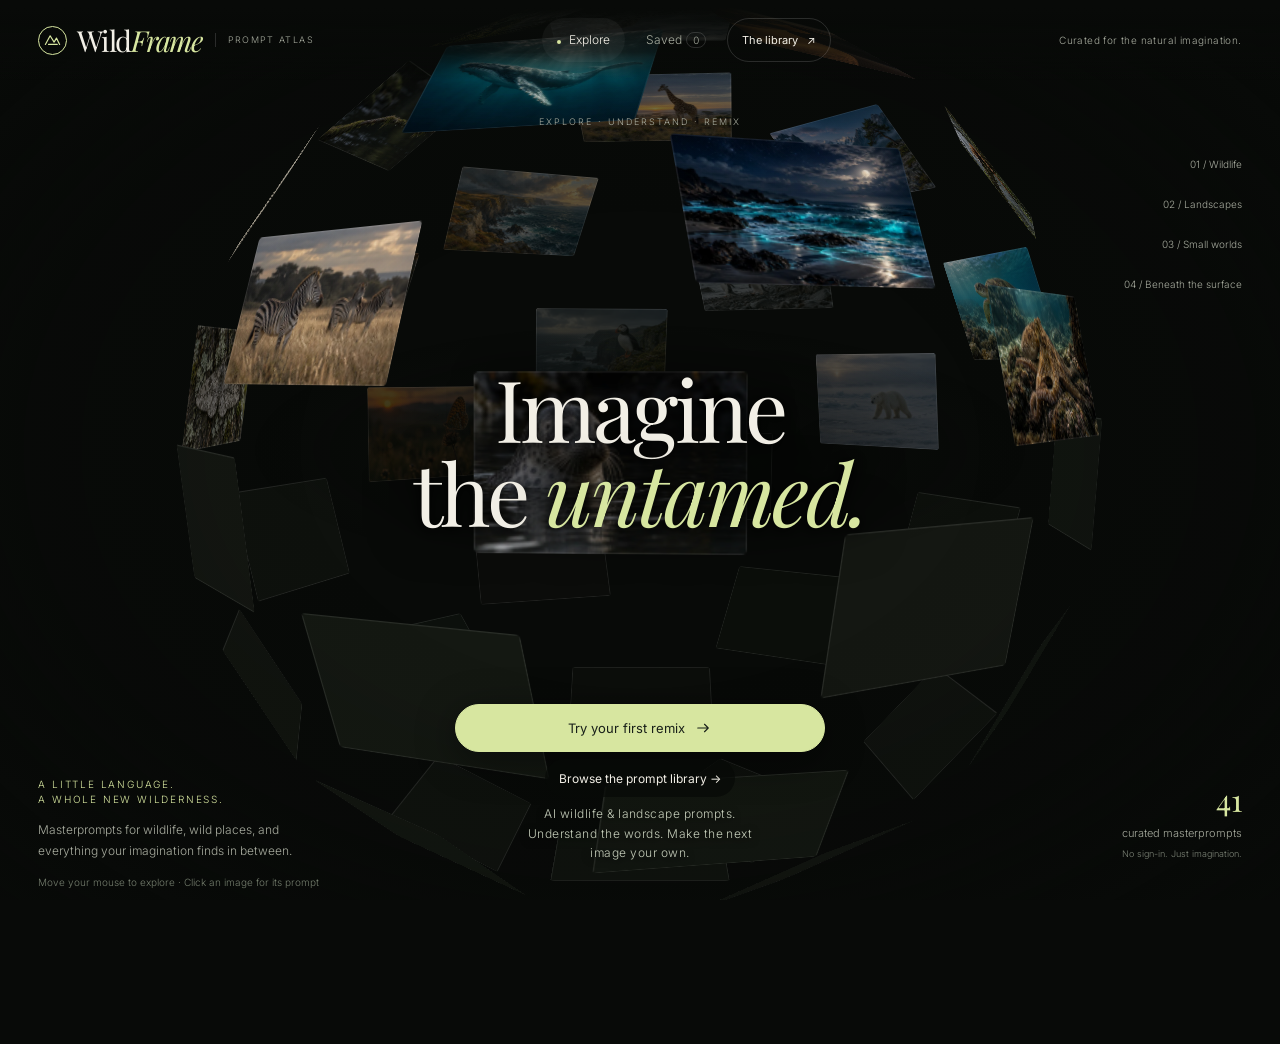
==== commit 7773bea0: "Let the sphere follow mouse movement without dragging" ====
--- a/index.html
+++ b/index.html
@@ -171,6 +171,7 @@
 @media(max-width:900px){.journey-content{align-items:flex-start;flex-direction:column;gap:12px}.journey-actions{flex-wrap:wrap}}
 @media(max-width:520px){.hero-cta{bottom:calc(25px + var(--safe));gap:5px}.hero-cta p{font-size:11px}.hero-cta>.primary{font-size:13px}.journey-panel{padding:16px}.journey-content h3{font-size:25px}.journey-actions{gap:12px}.journey-actions .button{min-height:44px}.journey-actions .text-button{min-height:44px}}
 @media(max-height:520px) and (orientation:landscape){.hero-cta{grid-template-columns:auto auto;width:auto;gap:8px;bottom:8px}.hero-cta>.primary{width:auto;min-height:40px;padding:9px 16px}.hero-cta #browsePrompts{min-height:40px}.hero-cta p{display:none}}
+@media(hover:hover) and (pointer:fine) and (prefers-reduced-motion:no-preference){#stage{cursor:default}#stage.dragging{cursor:grabbing}.load-note{font-size:10px}}
 
 </style>
 </head>
@@ -1427,6 +1428,8 @@
 let category='All',style='All',savedOnly=false,visibleIds=catalog.map(recipe=>recipe.id),activeId=null,browseIds=[],returnFocus=null,studioSeed=null,toastTimer=0;
 const vectors=[],sphereCards=[],thumbs=new Map(),blobURLs=[];
 let R=300,perspective=1150,yaw=0,pitch=-4,camZ=0,velocityX=0,velocityY=0,pointer=null,raf=0,lastFrame=0,lastWidth=0,lastHeight=0,renderStamp='',imageToken=0;
+let hoverPoint=null,hoverAim=null;
+function resetHoverMotion(){hoverPoint=null;hoverAim=null}
 const icon=name=>{const svg=document.createElementNS('http://www.w3.org/2000/svg','svg'),use=document.createElementNS('http://www.w3.org/2000/svg','use');svg.setAttribute('aria-hidden','true');use.setAttribute('href','#icon-'+name);svg.append(use);return svg};
 function toast(text){$('#toast').textContent=text;$('#toast').classList.add('visible');clearTimeout(toastTimer);toastTimer=setTimeout(()=>$('#toast').classList.remove('visible'),3200)}
 function updateSaved(){
@@ -1473,7 +1476,7 @@
 function syncLayers(){
  const promptOpen=dialog.classList.contains('open'),studioOpen=studio.classList.contains('open'),labOpen=experiments.classList.contains('open'),flat=library.classList.contains('open');
  body.style.overflow=promptOpen||studioOpen||labOpen||flat?'hidden':'';stage.inert=promptOpen||studioOpen||labOpen||flat;library.inert=promptOpen||studioOpen||labOpen||!flat;$('header').inert=promptOpen||studioOpen||labOpen;
- $$('.hero-layer').forEach(element=>element.inert=promptOpen||studioOpen||labOpen||flat);$('#skipLibrary').inert=promptOpen||studioOpen||labOpen;dialog.inert=!promptOpen||studioOpen;studio.inert=!studioOpen;experiments.inert=!labOpen||promptOpen||studioOpen;velocityX=velocityY=0;wake();
+ $$('.hero-layer').forEach(element=>element.inert=promptOpen||studioOpen||labOpen||flat);$('#skipLibrary').inert=promptOpen||studioOpen||labOpen;dialog.inert=!promptOpen||studioOpen;studio.inert=!studioOpen;experiments.inert=!labOpen||promptOpen||studioOpen;resetHoverMotion();velocityX=velocityY=0;wake();
  renderJourney();
 }
 function setRecipeHash(id){history.pushState(null,'','#prompt='+encodeURIComponent(id))}
@@ -1537,21 +1540,35 @@
 function wake(){if(!raf&&!document.hidden)raf=requestAnimationFrame(frame)}
 function layout(force=false){const w=innerWidth,h=innerHeight;if(!force&&Math.abs(w-lastWidth)<20&&Math.abs(h-lastHeight)<20)return;lastWidth=w;lastHeight=h;R=Math.max(w<=380?108:w<=640?120:155,Math.min(480,h*(w<=380?.38:w<=640?.42:.46),w*(w<=380?.48:w<=640?.52:.58)));root.style.setProperty('--cw',Math.round(Math.max(68,R*(w<=640?.39:.42)))+'px');perspective=w<=380?620:w<=640?760:w<=900?920:1150;root.style.setProperty('--persp',perspective+'px');sphereCards.forEach((card,i)=>{const v=vectors[i];card.style.transform=`translate3d(${v.x*R}px,${-v.y*R}px,${v.z*R}px) rotateY(${v.lon}deg) rotateX(${v.lat}deg)`});renderStamp='';wake()}
 function frame(time){
- raf=0;const dt=lastFrame?clamp((time-lastFrame)/16.667,.25,2):1;lastFrame=time;const paused=library.classList.contains('open')||dialog.classList.contains('open')||studio.classList.contains('open');
- if(!pointer&&!paused){if(reduced.matches)velocityX=velocityY=0;const decay=Math.pow(.94,dt),travel=(1-decay)/.06;yaw+=velocityX*travel;pitch+=velocityY*travel;velocityX*=decay;velocityY*=decay;if(Math.abs(velocityX)<.002)velocityX=0;if(Math.abs(velocityY)<.002)velocityY=0}
+ raf=0;const dt=lastFrame?clamp((time-lastFrame)/16.667,.25,2):1;lastFrame=time;const paused=library.classList.contains('open')||dialog.classList.contains('open')||studio.classList.contains('open')||experiments.classList.contains('open');
+ if(!pointer&&!paused){
+  if(reduced.matches){velocityX=velocityY=0;resetHoverMotion()}
+  if(hoverAim){const follow=1-Math.pow(.84,dt);yaw+=(hoverAim.yaw-yaw)*follow;pitch+=(hoverAim.pitch-pitch)*follow;if(Math.abs(hoverAim.yaw-yaw)<.005&&Math.abs(hoverAim.pitch-pitch)<.005){yaw=hoverAim.yaw;pitch=hoverAim.pitch;hoverAim=null}}
+  else{const decay=Math.pow(.94,dt),travel=(1-decay)/.06;yaw+=velocityX*travel;pitch+=velocityY*travel;velocityX*=decay;velocityY*=decay;if(Math.abs(velocityX)<.002)velocityX=0;if(Math.abs(velocityY)<.002)velocityY=0}
+ }
  const bounded=clamp(pitch,-32,32);if(bounded!==pitch)velocityY=0;pitch=bounded;const p=clamp(scrollY/(innerHeight*.16),0,1),target=p*Math.min(64,R*.12);if(!paused){camZ=reduced.matches?target:camZ+(target-camZ)*(1-Math.pow(.925,dt));if(Math.abs(target-camZ)<.01)camZ=target}
  const stamp=[pitch.toFixed(4),yaw.toFixed(4),camZ.toFixed(4),R,p.toFixed(3),activeId].join('|');
  if(stamp!==renderStamp){renderStamp=stamp;world.style.transform=`translateZ(${camZ}px) rotateY(${yaw}deg) rotateX(${pitch}deg)`;headline.style.opacity=1-p*.4;const sinX=Math.sin(pitch*radians),cosX=Math.cos(pitch*radians),sinY=Math.sin(yaw*radians),cosY=Math.cos(yaw*radians);vectors.forEach((v,i)=>{const zf=-v.x*sinY+(-v.y*sinX+v.z*cosX)*cosY,base=.14+.86*Math.pow(clamp((zf+1)/2,0,1),.85);let dim=(1-Math.min(1,p*1.6))*(1-base);if(activeId)dim=Math.min(.95,dim+.72);const value=dim.toFixed(3);if(sphereCards[i]._d!==value){sphereCards[i].style.setProperty('--d',value);sphereCards[i]._d=value}})}
- if(!paused&&(Math.abs(velocityX)>0||Math.abs(velocityY)>0||Math.abs(target-camZ)>.01))wake();else lastFrame=0;
-}
-stage.addEventListener('pointerdown',event=>{if(event.button!==0||pointer||activeId)return;pointer={id:event.pointerId,x:event.clientX,y:event.clientY,lastX:event.clientX,lastY:event.clientY,time:event.timeStamp,card:event.target.closest('.sphere-card'),touch:event.pointerType==='touch',decided:event.pointerType!=='touch',distance:0};velocityX=velocityY=0;stage.classList.add('dragging');if(!pointer.touch){stage.setPointerCapture(event.pointerId);event.preventDefault()}});
+ if(!paused&&(hoverAim||Math.abs(velocityX)>0||Math.abs(velocityY)>0||Math.abs(target-camZ)>.01))wake();else lastFrame=0;
+}
+function followMouse(event){
+ if(event.pointerType!=='mouse'||event.buttons||coarse.matches||reduced.matches||stage.inert)return;
+ const current={x:event.clientX,y:event.clientY};
+ if(hoverPoint){const dx=current.x-hoverPoint.x,dy=current.y-hoverPoint.y;if(dx||dy){hoverAim={yaw:(hoverAim?.yaw??yaw)+dx*.08,pitch:clamp((hoverAim?.pitch??pitch)-dy*.06,-32,32)};velocityX=velocityY=0;wake()}}
+ hoverPoint=current;
+}
+stage.addEventListener('pointerenter',event=>{if(event.pointerType==='mouse')hoverPoint={x:event.clientX,y:event.clientY}});
+stage.addEventListener('pointerleave',()=>{hoverPoint=null});
+stage.addEventListener('pointermove',event=>{if(!pointer)followMouse(event)});
+stage.addEventListener('pointerdown',event=>{if(event.button!==0||pointer||activeId)return;resetHoverMotion();pointer={id:event.pointerId,x:event.clientX,y:event.clientY,lastX:event.clientX,lastY:event.clientY,time:event.timeStamp,card:event.target.closest('.sphere-card'),touch:event.pointerType==='touch',decided:event.pointerType!=='touch',distance:0};velocityX=velocityY=0;stage.classList.add('dragging');if(!pointer.touch){stage.setPointerCapture(event.pointerId);event.preventDefault()}});
 stage.addEventListener('pointermove',event=>{if(!pointer||pointer.id!==event.pointerId)return;const dx=event.clientX-pointer.x,dy=event.clientY-pointer.y;pointer.distance=Math.max(pointer.distance,Math.hypot(dx,dy));if(pointer.touch&&!pointer.decided){if(pointer.distance<10)return;if(Math.abs(dy)>Math.abs(dx)*1.15){pointer=null;stage.classList.remove('dragging');return}pointer.decided=true;stage.setPointerCapture(event.pointerId)}const vx=(event.clientX-pointer.lastX)*.13,vy=-(event.clientY-pointer.lastY)*.13,dt=Math.max(8,event.timeStamp-pointer.time)/16.667;yaw+=vx;pitch=clamp(pitch+vy,-32,32);velocityX=clamp(vx/dt,-4,4);velocityY=clamp(vy/dt,-4,4);pointer.lastX=event.clientX;pointer.lastY=event.clientY;pointer.time=event.timeStamp;wake()});
 function endPointer(event,cancel=false){if(!pointer||pointer.id!==event.pointerId)return;const start=pointer;pointer=null;stage.classList.remove('dragging');if(stage.hasPointerCapture(event.pointerId))stage.releasePointerCapture(event.pointerId);if(cancel||reduced.matches||event.timeStamp-start.time>100)velocityX=velocityY=0;if(!cancel&&start.distance<(coarse.matches?14:6)&&start.card){velocityX=velocityY=0;openPrompt(start.card.dataset.id,start.card)}wake()}
 stage.addEventListener('pointerup',event=>endPointer(event));stage.addEventListener('pointercancel',event=>endPointer(event,true));stage.addEventListener('lostpointercapture',event=>endPointer(event,true));
-addEventListener('scroll',()=>{if(scrollY>innerHeight*.16+1)scrollTo(0,innerHeight*.16);wake()},{passive:true});addEventListener('resize',()=>layout());addEventListener('orientationchange',()=>setTimeout(()=>layout(true),220));if(window.visualViewport)visualViewport.addEventListener('resize',()=>layout());document.addEventListener('visibilitychange',()=>{if(document.hidden){cancelAnimationFrame(raf);raf=0;lastFrame=0;velocityX=velocityY=0}else wake()});reduced.addEventListener('change',()=>{velocityX=velocityY=0;wake()});
+addEventListener('blur',()=>{resetHoverMotion();velocityX=velocityY=0});
+addEventListener('scroll',()=>{if(scrollY>innerHeight*.16+1)scrollTo(0,innerHeight*.16);wake()},{passive:true});addEventListener('resize',()=>layout());addEventListener('orientationchange',()=>setTimeout(()=>layout(true),220));if(window.visualViewport)visualViewport.addEventListener('resize',()=>layout());document.addEventListener('visibilitychange',()=>{resetHoverMotion();if(document.hidden){cancelAnimationFrame(raf);raf=0;lastFrame=0;velocityX=velocityY=0}else wake()});reduced.addEventListener('change',()=>{resetHoverMotion();velocityX=velocityY=0;wake()});
 function downscale(image,max){if(image.naturalWidth<=max)return Promise.resolve(image.src);return new Promise(resolve=>{try{const canvas=document.createElement('canvas');canvas.width=max;canvas.height=Math.round(image.naturalHeight*max/image.naturalWidth);canvas.getContext('2d').drawImage(image,0,0,canvas.width,canvas.height);canvas.toBlob(blob=>{if(!blob)return resolve(image.src);const url=URL.createObjectURL(blob);blobURLs.push(url);resolve(url)},'image/webp',.86)}catch{resolve(image.src)}})}
 let loaded=0;const queue=catalog.map((recipe,i)=>i).sort((a,b)=>vectors[b].z-vectors[a].z);
-async function loadThumbnail(i){return new Promise(resolve=>{const recipe=catalog[i],image=new Image();image.crossOrigin='anonymous';image.decoding='async';let settled=false;const finish=url=>{if(settled)return;settled=true;clearTimeout(timer);thumbs.set(recipe.id,url);const cardImage=sphereCards[i].querySelector('img');cardImage.onload=()=>cardImage.classList.add('ready');cardImage.src=url;loaded++;$('#loadNote').textContent=loaded===catalog.length?'Drag to explore the atlas':`${loaded} / ${catalog.length} previews ready`;resolve()};const timer=setTimeout(()=>finish(recipe.thumb),8000);image.onload=async()=>finish(await downscale(image,innerWidth<=640?520:760));image.onerror=()=>finish(recipe.thumb);image.src=recipe.thumb})}
+async function loadThumbnail(i){return new Promise(resolve=>{const recipe=catalog[i],image=new Image();image.crossOrigin='anonymous';image.decoding='async';let settled=false;const finish=url=>{if(settled)return;settled=true;clearTimeout(timer);thumbs.set(recipe.id,url);const cardImage=sphereCards[i].querySelector('img');cardImage.onload=()=>cardImage.classList.add('ready');cardImage.src=url;loaded++;$('#loadNote').textContent=loaded===catalog.length?(coarse.matches||reduced.matches?'Drag to explore the atlas':'Move your mouse to explore · Click an image for its prompt'):`${loaded} / ${catalog.length} previews ready`;resolve()};const timer=setTimeout(()=>finish(recipe.thumb),8000);image.onload=async()=>finish(await downscale(image,innerWidth<=640?520:760));image.onerror=()=>finish(recipe.thumb);image.src=recipe.thumb})}
 async function thumbnailWorker(){while(queue.length)await loadThumbnail(queue.shift())}
 initializeVisuals();initializeLab();initializeJourney();layout(true);updateSaved();syncLayers();handleRoute();for(let i=0;i<4;i++)thumbnailWorker();
 addEventListener('pagehide',event=>{cancelAnimationFrame(raf);raf=0;if(!event.persisted)blobURLs.forEach(url=>URL.revokeObjectURL(url))});addEventListener('pageshow',()=>{layout(true);wake()});
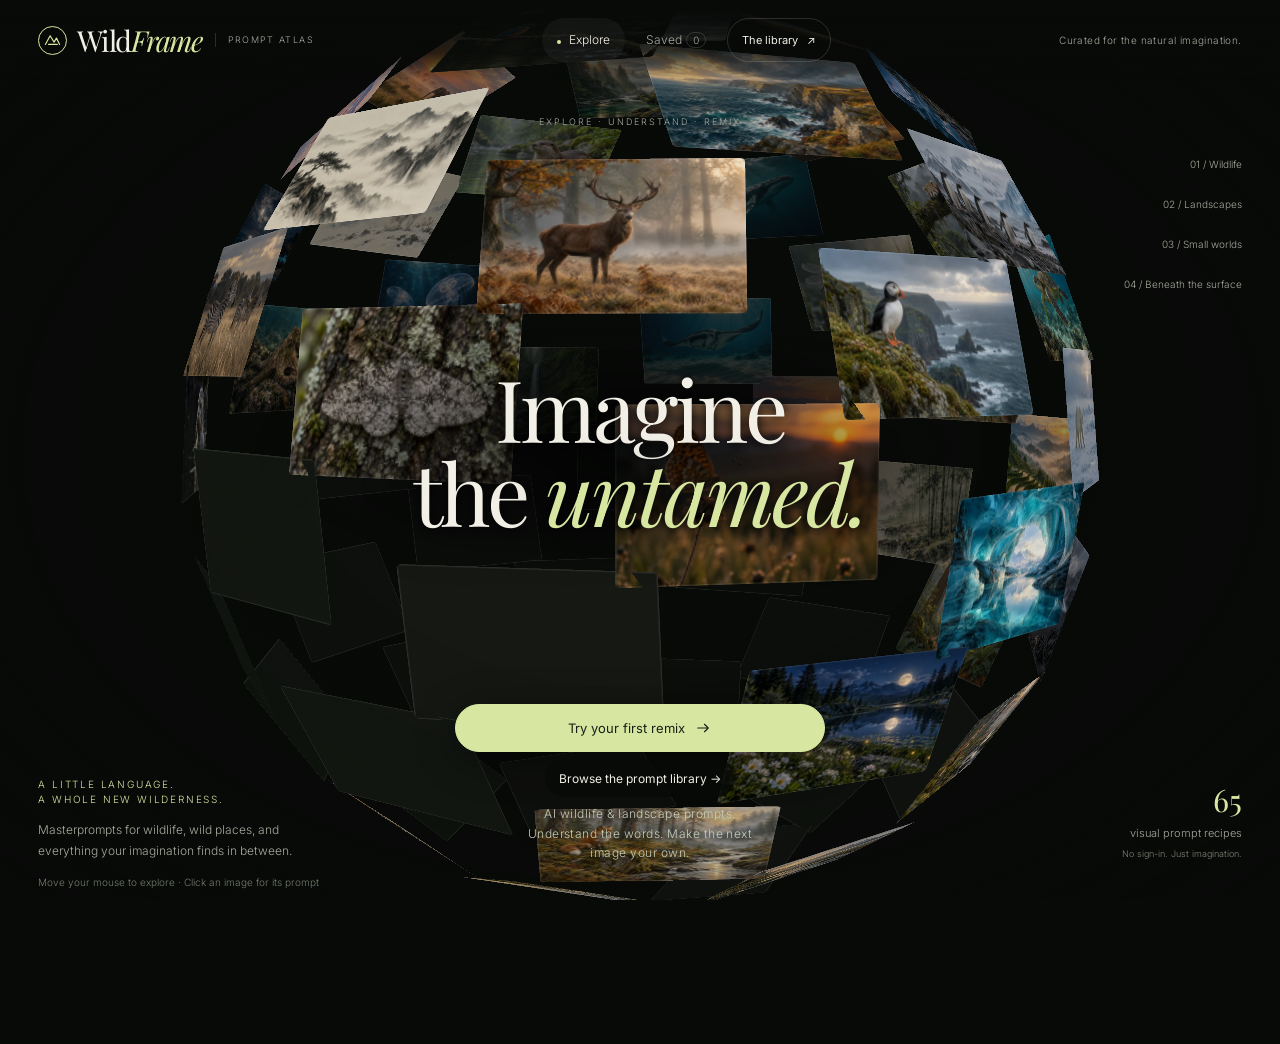
==== commit da92d1d1: "Expand the prompt globe to 65 unique nature images" ====
--- a/index.html
+++ b/index.html
@@ -186,13 +186,13 @@
 <aside class="hero-description hero-layer"><p class="eyebrow">A little language.<br>A whole new wilderness.</p><p>Masterprompts for wildlife, wild places, and everything your imagination finds in between.</p></aside>
 <div class="hero-topic hero-layer" aria-label="Browse by subject"><button data-topic="Wildlife">01 / Wildlife</button><button data-topic="Landscapes">02 / Landscapes</button><button data-topic="Macro">03 / Small worlds</button><button data-topic="Underwater">04 / Beneath the surface</button></div>
 <div class="hero-cta hero-layer"><button class="button primary" id="startJourney">Try your first remix <svg aria-hidden="true"><use href="#icon-arrow"/></svg></button><button class="button" id="browsePrompts">Browse the prompt library →</button><p>AI wildlife &amp; landscape prompts.<br>Understand the words. Make the next image your own.</p></div>
-<aside class="hero-meta hero-layer"><strong id="heroCount">41</strong><p>curated masterprompts</p><small>No sign-in. Just imagination.</small></aside>
+<aside class="hero-meta hero-layer"><strong id="heroCount">65</strong><p>visual prompt recipes</p><small>No sign-in. Just imagination.</small></aside>
 <p class="load-note hero-layer" id="loadNote" role="status">Preparing your atlas…</p>
-<section id="library" aria-labelledby="libraryTitle" inert><div class="library-heading"><div><p class="eyebrow" id="libraryEyebrow">The WildFrame Collection / Vol. 01</p><h1 id="libraryTitle" tabindex="-1">Find your next<br><em>what if.</em></h1></div><p>Start with an image. Find the words behind it.<br>Make the next version your own.</p><div class="library-stat"><div><strong>41</strong><span>curated prompts</span></div><div><strong>4</strong><span>ways to wander</span></div></div></div>
+<section id="library" aria-labelledby="libraryTitle" inert><div class="library-heading"><div><p class="eyebrow" id="libraryEyebrow">The WildFrame Collection / Vol. 01</p><h1 id="libraryTitle" tabindex="-1">Find your next<br><em>what if.</em></h1></div><p>Start with an image. Find the words behind it.<br>Make the next version your own.</p><div class="library-stat"><div><strong>59</strong><span>curated prompts</span></div><div><strong>4</strong><span>ways to wander</span></div></div></div>
 <aside class="lab-teaser" aria-label="Explore and learn"><div class="lab-teaser-mark" aria-hidden="true">A ↔ B</div><div><p class="eyebrow">The WildFrame field lab</p><p>One idea. Three visual languages.</p><button id="startJourneyLibrary" class="text-button">New here? Try a guided remix →</button></div><button id="openExperiments" class="button">Explore visual experiments <span aria-hidden="true">↗</span></button></aside>
 
 <div class="library-tools"><label class="search"><svg aria-hidden="true"><use href="#icon-search"/></svg><span class="sr-only">Search prompts by subject, place or style</span><input id="promptSearch" type="search" placeholder="A fox, a forest, a feeling…" autocomplete="off"></label><div class="category-tabs" aria-label="Prompt categories"><button data-category="All" aria-pressed="true">All</button><button data-category="Wildlife" aria-pressed="false">Wildlife</button><button data-category="Landscapes" aria-pressed="false">Landscapes</button><button data-category="Macro" aria-pressed="false">Macro</button><button data-category="Underwater" aria-pressed="false">Underwater</button></div><label class="style-control"><span class="sr-only">Visual style</span><select id="styleFilter"><option value="All">Every style</option><option>Photography</option><option>Painterly</option><option>Ink wash</option><option>Dreamscape</option></select></label></div>
-<div class="results-bar"><span id="resultCount" role="status">41 prompts, ready to make your own</span><div><button class="text-button" id="clearFilters" hidden>Clear filters</button><button class="text-button" id="exportSaved" hidden>Download saved prompts ↗</button></div></div><div class="recipe-grid" id="recipeGrid"></div><div class="empty-state" id="emptyState" hidden><p class="eyebrow">Room for a new direction</p><h2 id="emptyTitle">Nothing in this clearing.</h2><p id="emptyDescription">Try another subject or remove a filter. Your next idea may be one word away.</p><button class="button" id="emptyReset">Explore all prompts →</button></div><footer class="library-footer"><p>A platform-curated library. Generated examples show the prompt used; reference studies offer newly written prompts inspired by an existing image. Outputs vary between image tools.</p><p>WildFrame / Made for curious image makers.<br>Saved prompts and variations stay in this browser.<br><a href="/credits" target="_blank" rel="noopener">Sources &amp; credits ↗</a> · <a href="/try" target="_blank" rel="noopener">Help test WildFrame ↗</a></p></footer></section>
+<div class="results-bar"><span id="resultCount" role="status">59 prompts, ready to make your own</span><div><button class="text-button" id="clearFilters" hidden>Clear filters</button><button class="text-button" id="exportSaved" hidden>Download saved prompts ↗</button></div></div><div class="recipe-grid" id="recipeGrid"></div><div class="empty-state" id="emptyState" hidden><p class="eyebrow">Room for a new direction</p><h2 id="emptyTitle">Nothing in this clearing.</h2><p id="emptyDescription">Try another subject or remove a filter. Your next idea may be one word away.</p><button class="button" id="emptyReset">Explore all prompts →</button></div><footer class="library-footer"><p>A platform-curated library. Generated examples show the prompt used; reference studies offer newly written prompts inspired by an existing image. Outputs vary between image tools.</p><p>WildFrame / Made for curious image makers.<br>Saved prompts and variations stay in this browser.<br><a href="/credits" target="_blank" rel="noopener">Sources &amp; credits ↗</a> · <a href="/try" target="_blank" rel="noopener">Help test WildFrame ↗</a></p></footer></section>
 <section id="promptDialog" class="overlay" role="dialog" aria-modal="true" aria-labelledby="promptTitle" inert><div class="dialog-shell"><div class="dialog-top"><p class="eyebrow">WildFrame / Inside the masterprompt</p><button class="button close-button" id="promptClose">Close <span aria-hidden="true">×</span></button></div><div class="dialog-body"><div class="prompt-visual"><img id="promptImage" alt=""><div class="visual-caption"><span id="visualType">AI-generated example</span><a id="fullImageLink" target="_blank" rel="noopener noreferrer">Open image ↗</a></div><p class="visual-note" id="visualNote"></p><dl class="visual-parameters"><div><dt>Category</dt><dd id="parameterCategory"></dd></div><div><dt>Visual language</dt><dd id="parameterStyle"></dd></div><div><dt>Example ratio</dt><dd>3:2 landscape</dd></div></dl><div class="insight"><h3>Make it yours</h3><p>Keep the composition. Change the subject. Or let the light take the same idea somewhere completely different.</p></div></div><div class="prompt-content"><p class="eyebrow" id="promptCategory"></p><h2 id="promptTitle"></h2><span class="badge" id="sourceBadge"></span><p class="source-note" id="sourceNote"></p><label class="section-label" for="masterText"><span>The masterprompt</span><span id="promptLength"></span></label><div class="prompt-view-switch" role="group" aria-label="Prompt reading mode">
  <button id="rawMode" class="button small" aria-pressed="true">Original prompt</button>
  <button id="dnaMode" class="button small" aria-pressed="false">Prompt DNA <span aria-hidden="true">↗</span></button>
@@ -1106,7 +1106,8 @@
   }
 ];
 const experimentData={"groups": [{"id": "fox", "title": "A quiet fox", "subtitle": "A familiar subject, three ways of seeing.", "variants": ["ai-experiment-fox-photography", "ai-experiment-fox-painterly", "ai-experiment-fox-ink-wash"]}, {"id": "valley", "title": "The river remembers", "subtitle": "One landscape, from lens to brush to ink.", "variants": ["ai-experiment-valley-photography", "ai-experiment-valley-painterly", "ai-experiment-valley-ink-wash"]}], "recipes": [{"id": "ai-experiment-fox-photography", "group": "fox", "title": "A quiet fox / Photography", "category": "Wildlife", "style": "Photography", "tags": ["fox", "visual experiment", "photography"], "subject": "a solitary red fox sitting on a moss-covered rock beside a narrow forest stream", "setting": "a quiet ancient pine forest, layered mist between tall trunks", "light": "soft dawn light, pale gold filtering through cool grey mist", "palette": "muted forest green, warm rust orange, slate grey", "composition": "the fox occupies the left third, its complete body and bushy tail visible, the stream curves from foreground to the right background, eye-level viewpoint", "description": "A curated visual experiment. The visual-language instruction changes; other image details can vary between generations.", "source": "generated", "thumb": "assets/experiments/experiment-fox-photography-thumb.webp", "full": "assets/experiments/experiment-fox-photography-full.webp", "prompt": "Create one 3:2 landscape-format artwork.\nSubject: a solitary red fox sitting on a moss-covered rock beside a narrow forest stream.\nEnvironment: a quiet ancient pine forest, layered mist between tall trunks.\nComposition: the fox occupies the left third, its complete body and bushy tail visible, the stream curves from foreground to the right background, eye-level viewpoint.\nLighting: soft dawn light, pale gold filtering through cool grey mist.\nPalette: muted forest green, warm rust orange, slate grey.\nVisual language: Fine-art photographic realism. Believable natural detail, realistic textures and atmosphere, restrained editorial finish, subtle depth of field.\nConstraints: no people, buildings, text, lettering, watermark, logo, border or collage. This is an imagined scene, not documentary evidence.", "negative": "People, buildings, text, lettering, watermarks, logos, borders, collages."}, {"id": "ai-experiment-fox-painterly", "group": "fox", "title": "A quiet fox / Painterly", "category": "Wildlife", "style": "Painterly", "tags": ["fox", "visual experiment", "painterly"], "subject": "a solitary red fox sitting on a moss-covered rock beside a narrow forest stream", "setting": "a quiet ancient pine forest, layered mist between tall trunks", "light": "soft dawn light, pale gold filtering through cool grey mist", "palette": "muted forest green, warm rust orange, slate grey", "composition": "the fox occupies the left third, its complete body and bushy tail visible, the stream curves from foreground to the right background, eye-level viewpoint", "description": "A curated visual experiment. The visual-language instruction changes; other image details can vary between generations.", "source": "generated", "thumb": "assets/experiments/experiment-fox-painterly-thumb.webp", "full": "assets/experiments/experiment-fox-painterly-full.webp", "prompt": "Create one 3:2 landscape-format artwork.\nSubject: a solitary red fox sitting on a moss-covered rock beside a narrow forest stream.\nEnvironment: a quiet ancient pine forest, layered mist between tall trunks.\nComposition: the fox occupies the left third, its complete body and bushy tail visible, the stream curves from foreground to the right background, eye-level viewpoint.\nLighting: soft dawn light, pale gold filtering through cool grey mist.\nPalette: muted forest green, warm rust orange, slate grey.\nVisual language: A contemporary oil painting on linen. Expressive yet controlled brushwork, layered pigments, subtle visible canvas texture, gallery-quality painterly edges.\nConstraints: no people, buildings, text, lettering, watermark, logo, border or collage. This is an imagined scene, not documentary evidence.", "negative": "People, buildings, text, lettering, watermarks, logos, borders, collages."}, {"id": "ai-experiment-fox-ink-wash", "group": "fox", "title": "A quiet fox / Ink wash", "category": "Wildlife", "style": "Ink wash", "tags": ["fox", "visual experiment", "ink wash"], "subject": "a solitary red fox sitting on a moss-covered rock beside a narrow forest stream", "setting": "a quiet ancient pine forest, layered mist between tall trunks", "light": "soft dawn light, pale gold filtering through cool grey mist", "palette": "muted forest green, warm rust orange, slate grey", "composition": "the fox occupies the left third, its complete body and bushy tail visible, the stream curves from foreground to the right background, eye-level viewpoint", "description": "A curated visual experiment. The visual-language instruction changes; other image details can vary between generations.", "source": "generated", "thumb": "assets/experiments/experiment-fox-ink-wash-thumb.webp", "full": "assets/experiments/experiment-fox-ink-wash-full.webp", "prompt": "Create one 3:2 landscape-format artwork.\nSubject: a solitary red fox sitting on a moss-covered rock beside a narrow forest stream.\nEnvironment: a quiet ancient pine forest, layered mist between tall trunks.\nComposition: the fox occupies the left third, its complete body and bushy tail visible, the stream curves from foreground to the right background, eye-level viewpoint.\nLighting: soft dawn light, pale gold filtering through cool grey mist.\nPalette: muted forest green, warm rust orange, slate grey.\nVisual language: An ink-wash artwork on warm rice paper. Restrained ink tonal gradations, delicate warm colour washes, expressive brushwork and subtle ink bleeding, generous breathing room.\nConstraints: no people, buildings, text, lettering, watermark, logo, border or collage. This is an imagined scene, not documentary evidence.", "negative": "People, buildings, text, lettering, watermarks, logos, borders, collages."}, {"id": "ai-experiment-valley-photography", "group": "valley", "title": "The river remembers / Photography", "category": "Landscapes", "style": "Photography", "tags": ["valley", "visual experiment", "photography"], "subject": "a winding river through a spacious alpine valley", "setting": "distant layered mountains, a small grove of conifers on the left bank, scattered foreground stones", "light": "soft dawn light, pale gold filtering through cool grey mist", "palette": "muted forest green, pale gold, slate grey", "composition": "the river leads from the lower centre towards the distant mountains, open sky across the upper third, wide balanced landscape", "description": "A curated visual experiment. The visual-language instruction changes; other image details can vary between generations.", "source": "generated", "thumb": "assets/experiments/experiment-valley-photography-thumb.webp", "full": "assets/experiments/experiment-valley-photography-full.webp", "prompt": "Create one 3:2 landscape-format artwork.\nSubject: a winding river through a spacious alpine valley.\nEnvironment: distant layered mountains, a small grove of conifers on the left bank, scattered foreground stones.\nComposition: the river leads from the lower centre towards the distant mountains, open sky across the upper third, wide balanced landscape.\nLighting: soft dawn light, pale gold filtering through cool grey mist.\nPalette: muted forest green, pale gold, slate grey.\nVisual language: Fine-art photographic realism. Believable natural detail, realistic textures and atmosphere, restrained editorial finish, subtle depth of field.\nConstraints: no people, buildings, text, lettering, watermark, logo, border or collage. This is an imagined scene, not documentary evidence.", "negative": "People, buildings, text, lettering, watermarks, logos, borders, collages."}, {"id": "ai-experiment-valley-painterly", "group": "valley", "title": "The river remembers / Painterly", "category": "Landscapes", "style": "Painterly", "tags": ["valley", "visual experiment", "painterly"], "subject": "a winding river through a spacious alpine valley", "setting": "distant layered mountains, a small grove of conifers on the left bank, scattered foreground stones", "light": "soft dawn light, pale gold filtering through cool grey mist", "palette": "muted forest green, pale gold, slate grey", "composition": "the river leads from the lower centre towards the distant mountains, open sky across the upper third, wide balanced landscape", "description": "A curated visual experiment. The visual-language instruction changes; other image details can vary between generations.", "source": "generated", "thumb": "assets/experiments/experiment-valley-painterly-thumb.webp", "full": "assets/experiments/experiment-valley-painterly-full.webp", "prompt": "Create one 3:2 landscape-format artwork.\nSubject: a winding river through a spacious alpine valley.\nEnvironment: distant layered mountains, a small grove of conifers on the left bank, scattered foreground stones.\nComposition: the river leads from the lower centre towards the distant mountains, open sky across the upper third, wide balanced landscape.\nLighting: soft dawn light, pale gold filtering through cool grey mist.\nPalette: muted forest green, pale gold, slate grey.\nVisual language: A contemporary oil painting on linen. Expressive yet controlled brushwork, layered pigments, subtle visible canvas texture, gallery-quality painterly edges.\nConstraints: no people, buildings, text, lettering, watermark, logo, border or collage. This is an imagined scene, not documentary evidence.", "negative": "People, buildings, text, lettering, watermarks, logos, borders, collages."}, {"id": "ai-experiment-valley-ink-wash", "group": "valley", "title": "The river remembers / Ink wash", "category": "Landscapes", "style": "Ink wash", "tags": ["valley", "visual experiment", "ink wash"], "subject": "a winding river through a spacious alpine valley", "setting": "distant layered mountains, a small grove of conifers on the left bank, scattered foreground stones", "light": "soft dawn light, pale gold filtering through cool grey mist", "palette": "muted forest green, pale gold, slate grey", "composition": "the river leads from the lower centre towards the distant mountains, open sky across the upper third, wide balanced landscape", "description": "A curated visual experiment. The visual-language instruction changes; other image details can vary between generations.", "source": "generated", "thumb": "assets/experiments/experiment-valley-ink-wash-thumb.webp", "full": "assets/experiments/experiment-valley-ink-wash-full.webp", "prompt": "Create one 3:2 landscape-format artwork.\nSubject: a winding river through a spacious alpine valley.\nEnvironment: distant layered mountains, a small grove of conifers on the left bank, scattered foreground stones.\nComposition: the river leads from the lower centre towards the distant mountains, open sky across the upper third, wide balanced landscape.\nLighting: soft dawn light, pale gold filtering through cool grey mist.\nPalette: muted forest green, pale gold, slate grey.\nVisual language: An ink-wash artwork on warm rice paper. Restrained ink tonal gradations, delicate warm colour washes, expressive brushwork and subtle ink bleeding, generous breathing room.\nConstraints: no people, buildings, text, lettering, watermark, logo, border or collage. This is an imagined scene, not documentary evidence.", "negative": "People, buildings, text, lettering, watermarks, logos, borders, collages."}]};
-const promptAnnotations={"ai-snow-leopard": [{"field": "subject", "label": "Subject", "quote": "a solitary snow leopard", "note": "Names the focal subject and the details that make it recognisable."}, {"field": "setting", "label": "Environment", "quote": "on a dark rocky ledge in a cold mountain landscape", "note": "Gives the subject a place and establishes the world around it."}, {"field": "light", "label": "Light & atmosphere", "quote": "cinematic but believable natural overcast side light", "note": "Describes how the light and atmosphere shape the mood and visible detail."}, {"field": "palette", "label": "Colour palette", "quote": "subdued slate and ivory palette", "note": "Gives the image a colour direction. Use a few related tones to keep the scene coherent."}, {"field": "composition", "label": "Composition", "quote": "generous breathing room around the complete animal", "note": "Guides framing, visual hierarchy and the space around the focal point."}, {"field": "style", "label": "Visual language", "quote": "Naturalistic anatomy and fur", "note": "Describes the medium, texture and rendering qualities to explore."}, {"field": "negative", "label": "Constraints", "quote": "No text, no watermark, no border, no collage, no humans, no artificial colored lighting.", "note": "States what to leave out. Exclusions are guidance, not a guarantee."}], "ai-mist-forest": [{"field": "subject", "label": "Subject", "quote": "An ancient temperate forest at dawn", "note": "Names the focal subject and the details that make it recognisable."}, {"field": "light", "label": "Light & atmosphere", "quote": "delicate shafts of natural early light", "note": "Describes how the light and atmosphere shape the mood and visible detail."}, {"field": "palette", "label": "Colour palette", "quote": "muted deep green and slate palette", "note": "Gives the image a colour direction. Use a few related tones to keep the scene coherent."}, {"field": "composition", "label": "Composition", "quote": "intentional composition", "note": "Guides framing, visual hierarchy and the space around the focal point."}, {"field": "style", "label": "Visual language", "quote": "editorial fine-art landscape photography", "note": "Describes the medium, texture and rendering qualities to explore."}, {"field": "negative", "label": "Constraints", "quote": "no text, no watermark, no typography, no border or collage.", "note": "States what to leave out. Exclusions are guidance, not a guarantee."}], "ai-giraffes": [{"field": "subject", "label": "Subject", "quote": "Two giraffes", "note": "Names the focal subject and the details that make it recognisable."}, {"field": "setting", "label": "Environment", "quote": "a wide quiet savanna at first light", "note": "Gives the subject a place and establishes the world around it."}, {"field": "light", "label": "Light & atmosphere", "quote": "thin band of warm gold on the horizon beneath a blue-grey sky", "note": "Describes how the light and atmosphere shape the mood and visible detail."}, {"field": "palette", "label": "Colour palette", "quote": "muted organic colours", "note": "Gives the image a colour direction. Use a few related tones to keep the scene coherent."}, {"field": "composition", "label": "Composition", "quote": "one nearer and one farther away", "note": "Guides framing, visual hierarchy and the space around the focal point."}, {"field": "style", "label": "Visual language", "quote": "restrained documentary-style photographic aesthetic", "note": "Describes the medium, texture and rendering qualities to explore."}, {"field": "negative", "label": "Constraints", "quote": "No text, watermark, borders, collage, humans, plastic CGI appearance, or artificial coloured lighting.", "note": "States what to leave out. Exclusions are guidance, not a guarantee."}], "ai-desert-silence": [{"field": "subject", "label": "Subject", "quote": "vast sculptural desert dunes viewed from an elevated angle just after sunrise.", "note": "Names the focal subject and the details that make it recognisable."}, {"field": "light", "label": "Light & atmosphere", "quote": "warm light and deep umber shadow", "note": "Describes how the light and atmosphere shape the mood and visible detail."}, {"field": "composition", "label": "Composition", "quote": "intentional composition", "note": "Guides framing, visual hierarchy and the space around the focal point."}, {"field": "negative", "label": "Constraints", "quote": "no text, no watermark, no typography, no border or collage.", "note": "States what to leave out. Exclusions are guidance, not a guarantee."}], "ai-kingfisher": [{"field": "subject", "label": "Subject", "quote": "A single common kingfisher", "note": "Names the focal subject and the details that make it recognisable."}, {"field": "setting", "label": "Environment", "quote": "above a dark forest river", "note": "Gives the subject a place and establishes the world around it."}, {"field": "light", "label": "Light & atmosphere", "quote": "delicate soft side light", "note": "Describes how the light and atmosphere shape the mood and visible detail."}, {"field": "palette", "label": "Colour palette", "quote": "muted organic colours", "note": "Gives the image a colour direction. Use a few related tones to keep the scene coherent."}, {"field": "composition", "label": "Composition", "quote": "include the full branch and breathing room", "note": "Guides framing, visual hierarchy and the space around the focal point."}, {"field": "style", "label": "Visual language", "quote": "restrained documentary-style photographic aesthetic", "note": "Describes the medium, texture and rendering qualities to explore."}, {"field": "negative", "label": "Constraints", "quote": "No text, watermark, borders, collage, humans, plastic CGI appearance, or artificial coloured lighting.", "note": "States what to leave out. Exclusions are guidance, not a guarantee."}], "ai-alpine-mirror": [{"field": "subject", "label": "Subject", "quote": "A still alpine lake beneath steep dark mountains at blue hour", "note": "Names the focal subject and the details that make it recognisable."}, {"field": "light", "label": "Light & atmosphere", "quote": "natural light and intricate rock detail", "note": "Describes how the light and atmosphere shape the mood and visible detail."}, {"field": "composition", "label": "Composition", "quote": "intentional composition", "note": "Guides framing, visual hierarchy and the space around the focal point."}, {"field": "negative", "label": "Constraints", "quote": "no text, no watermark, no typography, no border or collage.", "note": "States what to leave out. Exclusions are guidance, not a guarantee."}], "ai-humpback": [{"field": "subject", "label": "Subject", "quote": "An immense humpback whale", "note": "Names the focal subject and the details that make it recognisable."}, {"field": "setting", "label": "Environment", "quote": "beneath a blue-green ocean surface", "note": "Gives the subject a place and establishes the world around it."}, {"field": "light", "label": "Light & atmosphere", "quote": "soft natural sunbeams from the rippled surface", "note": "Describes how the light and atmosphere shape the mood and visible detail."}, {"field": "palette", "label": "Colour palette", "quote": "muted organic colours", "note": "Gives the image a colour direction. Use a few related tones to keep the scene coherent."}, {"field": "composition", "label": "Composition", "quote": "viewed underwater from a respectful distant side angle", "note": "Guides framing, visual hierarchy and the space around the focal point."}, {"field": "style", "label": "Visual language", "quote": "restrained documentary-style photographic aesthetic", "note": "Describes the medium, texture and rendering qualities to explore."}, {"field": "negative", "label": "Constraints", "quote": "No text, watermark, borders, collage, humans, plastic CGI appearance, or artificial coloured lighting.", "note": "States what to leave out. Exclusions are guidance, not a guarantee."}], "ai-painted-coast": [{"field": "subject", "label": "Subject", "quote": "A sweeping rugged sea coast and headland beneath a clearing storm", "note": "Names the focal subject and the details that make it recognisable."}, {"field": "light", "label": "Light & atmosphere", "quote": "Warm late light touches the top edge of the cliffs", "note": "Describes how the light and atmosphere shape the mood and visible detail."}, {"field": "palette", "label": "Colour palette", "quote": "muted palette", "note": "Gives the image a colour direction. Use a few related tones to keep the scene coherent."}, {"field": "composition", "label": "Composition", "quote": "intentional composition", "note": "Guides framing, visual hierarchy and the space around the focal point."}, {"field": "style", "label": "Visual language", "quote": "contemporary oil painting on linen", "note": "Describes the medium, texture and rendering qualities to explore."}, {"field": "negative", "label": "Constraints", "quote": "no text, no watermark, no typography, no border or collage.", "note": "States what to leave out. Exclusions are guidance, not a guarantee."}], "ai-red-panda": [{"field": "subject", "label": "Subject", "quote": "A red panda", "note": "Names the focal subject and the details that make it recognisable."}, {"field": "setting", "label": "Environment", "quote": "a cool misty cloud forest", "note": "Gives the subject a place and establishes the world around it."}, {"field": "light", "label": "Light & atmosphere", "quote": "rusty fur touched by soft daylight", "note": "Describes how the light and atmosphere shape the mood and visible detail."}, {"field": "palette", "label": "Colour palette", "quote": "muted organic colours", "note": "Gives the image a colour direction. Use a few related tones to keep the scene coherent."}, {"field": "composition", "label": "Composition", "quote": "full ringed tail draping downward", "note": "Guides framing, visual hierarchy and the space around the focal point."}, {"field": "style", "label": "Visual language", "quote": "restrained documentary-style photographic aesthetic", "note": "Describes the medium, texture and rendering qualities to explore."}, {"field": "negative", "label": "Constraints", "quote": "No text, watermark, borders, collage, humans, plastic CGI appearance, or artificial coloured lighting.", "note": "States what to leave out. Exclusions are guidance, not a guarantee."}], "ai-ink-mountains": [{"field": "subject", "label": "Subject", "quote": "A contemporary East Asian ink-wash inspired mountain landscape on warm ivory rice paper", "note": "Names the focal subject and the details that make it recognisable."}, {"field": "composition", "label": "Composition", "quote": "generous negative space", "note": "Guides framing, visual hierarchy and the space around the focal point."}, {"field": "style", "label": "Visual language", "quote": "contemporary East Asian ink-wash inspired mountain landscape on warm ivory rice paper", "note": "Describes the medium, texture and rendering qualities to explore."}, {"field": "negative", "label": "Constraints", "quote": "no text, no watermark, no typography, no border or collage.", "note": "States what to leave out. Exclusions are guidance, not a guarantee."}], "ai-penguins": [{"field": "subject", "label": "Subject", "quote": "A small group of five gentoo penguins", "note": "Names the focal subject and the details that make it recognisable."}, {"field": "setting", "label": "Environment", "quote": "a dark stony shore at the edge of Antarctic blue ice", "note": "Gives the subject a place and establishes the world around it."}, {"field": "light", "label": "Light & atmosphere", "quote": "overcast cold daylight", "note": "Describes how the light and atmosphere shape the mood and visible detail."}, {"field": "palette", "label": "Colour palette", "quote": "muted organic colours", "note": "Gives the image a colour direction. Use a few related tones to keep the scene coherent."}, {"field": "composition", "label": "Composition", "quote": "Layered depth and ample space", "note": "Guides framing, visual hierarchy and the space around the focal point."}, {"field": "style", "label": "Visual language", "quote": "restrained documentary-style photographic aesthetic", "note": "Describes the medium, texture and rendering qualities to explore."}, {"field": "negative", "label": "Constraints", "quote": "No text, watermark, borders, collage, humans, plastic CGI appearance, or artificial coloured lighting.", "note": "States what to leave out. Exclusions are guidance, not a guarantee."}], "ai-luminous-shore": [{"field": "subject", "label": "Subject", "quote": "A dreamlike fine-art nocturnal coastal landscape", "note": "Names the focal subject and the details that make it recognisable."}, {"field": "light", "label": "Light & atmosphere", "quote": "soft highlights", "note": "Describes how the light and atmosphere shape the mood and visible detail."}, {"field": "composition", "label": "Composition", "quote": "intentional composition", "note": "Guides framing, visual hierarchy and the space around the focal point."}, {"field": "negative", "label": "Constraints", "quote": "no text, no watermark, no typography, no border or collage.", "note": "States what to leave out. Exclusions are guidance, not a guarantee."}], "ai-stag": [{"field": "subject", "label": "Subject", "quote": "A red deer stag", "note": "Names the focal subject and the details that make it recognisable."}, {"field": "setting", "label": "Environment", "quote": "the edge of an autumn woodland in early dawn mist", "note": "Gives the subject a place and establishes the world around it."}, {"field": "light", "label": "Light & atmosphere", "quote": "Soft rim of natural morning light", "note": "Describes how the light and atmosphere shape the mood and visible detail."}, {"field": "palette", "label": "Colour palette", "quote": "muted organic colours", "note": "Gives the image a colour direction. Use a few related tones to keep the scene coherent."}, {"field": "composition", "label": "Composition", "quote": "complete animal and branching antlers fully inside frame", "note": "Guides framing, visual hierarchy and the space around the focal point."}, {"field": "style", "label": "Visual language", "quote": "restrained documentary-style photographic aesthetic", "note": "Describes the medium, texture and rendering qualities to explore."}, {"field": "negative", "label": "Constraints", "quote": "No text, watermark, borders, collage, humans, plastic CGI appearance, or artificial coloured lighting.", "note": "States what to leave out. Exclusions are guidance, not a guarantee."}], "ai-sea-turtle": [{"field": "subject", "label": "Subject", "quote": "A green sea turtle", "note": "Names the focal subject and the details that make it recognisable."}, {"field": "setting", "label": "Environment", "quote": "a shallow coral reef", "note": "Gives the subject a place and establishes the world around it."}, {"field": "light", "label": "Light & atmosphere", "quote": "soft sunlight moving across turquoise water", "note": "Describes how the light and atmosphere shape the mood and visible detail."}, {"field": "palette", "label": "Colour palette", "quote": "muted organic colours", "note": "Gives the image a colour direction. Use a few related tones to keep the scene coherent."}, {"field": "composition", "label": "Composition", "quote": "full turtle in a three-quarter view", "note": "Guides framing, visual hierarchy and the space around the focal point."}, {"field": "style", "label": "Visual language", "quote": "restrained documentary-style photographic aesthetic", "note": "Describes the medium, texture and rendering qualities to explore."}, {"field": "negative", "label": "Constraints", "quote": "No text, watermark, borders, collage, humans, plastic CGI appearance, or artificial coloured lighting.", "note": "States what to leave out. Exclusions are guidance, not a guarantee."}], "ai-zebras": [{"field": "subject", "label": "Subject", "quote": "Three plains zebras", "note": "Names the focal subject and the details that make it recognisable."}, {"field": "setting", "label": "Environment", "quote": "tall dry grass", "note": "Gives the subject a place and establishes the world around it."}, {"field": "light", "label": "Light & atmosphere", "quote": "soft cloudy late-afternoon light", "note": "Describes how the light and atmosphere shape the mood and visible detail."}, {"field": "palette", "label": "Colour palette", "quote": "muted organic colours", "note": "Gives the image a colour direction. Use a few related tones to keep the scene coherent."}, {"field": "composition", "label": "Composition", "quote": "one in foreground in profile and two partially overlapping at distance", "note": "Guides framing, visual hierarchy and the space around the focal point."}, {"field": "style", "label": "Visual language", "quote": "restrained documentary-style photographic aesthetic", "note": "Describes the medium, texture and rendering qualities to explore."}, {"field": "negative", "label": "Constraints", "quote": "No text, watermark, borders, collage, humans, plastic CGI appearance, or artificial coloured lighting.", "note": "States what to leave out. Exclusions are guidance, not a guarantee."}], "ai-puffin": [{"field": "subject", "label": "Subject", "quote": "One Atlantic puffin", "note": "Names the focal subject and the details that make it recognisable."}, {"field": "setting", "label": "Environment", "quote": "a mossy rugged sea-cliff edge", "note": "Gives the subject a place and establishes the world around it."}, {"field": "light", "label": "Light & atmosphere", "quote": "natural overcast coastal light with a very subtle bright break in clouds", "note": "Describes how the light and atmosphere shape the mood and visible detail."}, {"field": "palette", "label": "Colour palette", "quote": "muted organic colours", "note": "Gives the image a colour direction. Use a few related tones to keep the scene coherent."}, {"field": "composition", "label": "Composition", "quote": "complete bird including orange feet", "note": "Guides framing, visual hierarchy and the space around the focal point."}, {"field": "style", "label": "Visual language", "quote": "restrained documentary-style photographic aesthetic", "note": "Describes the medium, texture and rendering qualities to explore."}, {"field": "negative", "label": "Constraints", "quote": "No text, watermark, borders, collage, humans, plastic CGI appearance, or artificial coloured lighting.", "note": "States what to leave out. Exclusions are guidance, not a guarantee."}], "ai-octopus": [{"field": "subject", "label": "Subject", "quote": "A single common octopus", "note": "Names the focal subject and the details that make it recognisable."}, {"field": "setting", "label": "Environment", "quote": "a dark rocky seabed in shallow Mediterranean-like water", "note": "Gives the subject a place and establishes the world around it."}, {"field": "light", "label": "Light & atmosphere", "quote": "dappled natural underwater light", "note": "Describes how the light and atmosphere shape the mood and visible detail."}, {"field": "palette", "label": "Colour palette", "quote": "muted organic colours", "note": "Gives the image a colour direction. Use a few related tones to keep the scene coherent."}, {"field": "composition", "label": "Composition", "quote": "one eye visible", "note": "Guides framing, visual hierarchy and the space around the focal point."}, {"field": "style", "label": "Visual language", "quote": "restrained documentary-style photographic aesthetic", "note": "Describes the medium, texture and rendering qualities to explore."}, {"field": "negative", "label": "Constraints", "quote": "No text, watermark, borders, collage, humans, plastic CGI appearance, or artificial coloured lighting.", "note": "States what to leave out. Exclusions are guidance, not a guarantee."}], "ai-moth": [{"field": "subject", "label": "Subject", "quote": "a single grey peppered moth", "note": "Names the focal subject and the details that make it recognisable."}, {"field": "setting", "label": "Environment", "quote": "a dark lichen-covered tree trunk", "note": "Gives the subject a place and establishes the world around it."}, {"field": "light", "label": "Light & atmosphere", "quote": "soft diffused forest daylight", "note": "Describes how the light and atmosphere shape the mood and visible detail."}, {"field": "palette", "label": "Colour palette", "quote": "muted organic colours", "note": "Gives the image a colour direction. Use a few related tones to keep the scene coherent."}, {"field": "composition", "label": "Composition", "quote": "bark and wing patterns visually echo each other", "note": "Guides framing, visual hierarchy and the space around the focal point."}, {"field": "style", "label": "Visual language", "quote": "restrained documentary-style photographic aesthetic", "note": "Describes the medium, texture and rendering qualities to explore."}, {"field": "negative", "label": "Constraints", "quote": "No text, watermark, borders, collage, humans, plastic CGI appearance, or artificial coloured lighting.", "note": "States what to leave out. Exclusions are guidance, not a guarantee."}], "ai-polar-bear": [{"field": "subject", "label": "Subject", "quote": "One polar bear", "note": "Names the focal subject and the details that make it recognisable."}, {"field": "setting", "label": "Environment", "quote": "a flat expanse of sea ice", "note": "Gives the subject a place and establishes the world around it."}, {"field": "light", "label": "Light & atmosphere", "quote": "soft blue-grey polar morning light", "note": "Describes how the light and atmosphere shape the mood and visible detail."}, {"field": "palette", "label": "Colour palette", "quote": "muted organic colours", "note": "Gives the image a colour direction. Use a few related tones to keep the scene coherent."}, {"field": "composition", "label": "Composition", "quote": "complete body seen from side with head slightly turned", "note": "Guides framing, visual hierarchy and the space around the focal point."}, {"field": "style", "label": "Visual language", "quote": "restrained documentary-style photographic aesthetic", "note": "Describes the medium, texture and rendering qualities to explore."}, {"field": "negative", "label": "Constraints", "quote": "No text, watermark, borders, collage, humans, plastic CGI appearance, or artificial coloured lighting.", "note": "States what to leave out. Exclusions are guidance, not a guarantee."}], "ai-seal": [{"field": "subject", "label": "Subject", "quote": "one harbour seal", "note": "Names the focal subject and the details that make it recognisable."}, {"field": "setting", "label": "Environment", "quote": "a still dark cold-water inlet", "note": "Gives the subject a place and establishes the world around it."}, {"field": "light", "label": "Light & atmosphere", "quote": "delicate side light", "note": "Describes how the light and atmosphere shape the mood and visible detail."}, {"field": "palette", "label": "Colour palette", "quote": "muted organic colours", "note": "Gives the image a colour direction. Use a few related tones to keep the scene coherent."}, {"field": "composition", "label": "Composition", "quote": "quiet intimate composition with breathing room", "note": "Guides framing, visual hierarchy and the space around the focal point."}, {"field": "style", "label": "Visual language", "quote": "restrained documentary-style photographic aesthetic", "note": "Describes the medium, texture and rendering qualities to explore."}, {"field": "negative", "label": "Constraints", "quote": "No text, watermark, borders, collage, humans, plastic CGI appearance, or artificial coloured lighting.", "note": "States what to leave out. Exclusions are guidance, not a guarantee."}], "ai-butterfly": [{"field": "subject", "label": "Subject", "quote": "a single orange-and-black butterfly", "note": "Names the focal subject and the details that make it recognisable."}, {"field": "setting", "label": "Environment", "quote": "a meadow at dusk", "note": "Gives the subject a place and establishes the world around it."}, {"field": "light", "label": "Light & atmosphere", "quote": "gentle natural backlight", "note": "Describes how the light and atmosphere shape the mood and visible detail."}, {"field": "palette", "label": "Colour palette", "quote": "muted organic colours", "note": "Gives the image a colour direction. Use a few related tones to keep the scene coherent."}, {"field": "composition", "label": "Composition", "quote": "wings folded upright", "note": "Guides framing, visual hierarchy and the space around the focal point."}, {"field": "style", "label": "Visual language", "quote": "restrained documentary-style photographic aesthetic", "note": "Describes the medium, texture and rendering qualities to explore."}, {"field": "negative", "label": "Constraints", "quote": "No text, watermark, borders, collage, humans, plastic CGI appearance, or artificial coloured lighting.", "note": "States what to leave out. Exclusions are guidance, not a guarantee."}], "hf_20260922_194349_26ffdbfd-ac5e-49e9-a07d-c06d3f7cb4cb": [{"field": "subject", "label": "Subject", "quote": "a rhinoceros approaching through dry grass.", "note": "Names the focal subject and the details that make it recognisable."}, {"field": "setting", "label": "Environment", "quote": "Set the scene in a natural environment inspired by Limpopo Province.", "note": "Gives the subject a place and establishes the world around it."}, {"field": "light", "label": "Light & atmosphere", "quote": "soft directional light", "note": "Describes how the light and atmosphere shape the mood and visible detail."}, {"field": "composition", "label": "Composition", "quote": "Build the composition around a clear focal point, soft directional light, and meaningful negative space.", "note": "Guides framing, visual hierarchy and the space around the focal point."}, {"field": "style", "label": "Visual language", "quote": "Use realistic textures, natural anatomy and restrained colours.", "note": "Describes the medium, texture and rendering qualities to explore."}, {"field": "negative", "label": "Constraints", "quote": "No text, watermark, border or collage.", "note": "States what to leave out. Exclusions are guidance, not a guarantee."}], "hf_20260922_194350_5546ea3d-6336-42c7-a59f-06165c5802be": [{"field": "subject", "label": "Subject", "quote": "an elephant family crossing open grassland.", "note": "Names the focal subject and the details that make it recognisable."}, {"field": "setting", "label": "Environment", "quote": "Set the scene in a natural environment inspired by Maasai Mara.", "note": "Gives the subject a place and establishes the world around it."}, {"field": "light", "label": "Light & atmosphere", "quote": "soft directional light", "note": "Describes how the light and atmosphere shape the mood and visible detail."}, {"field": "composition", "label": "Composition", "quote": "Build the composition around a clear focal point, soft directional light, and meaningful negative space.", "note": "Guides framing, visual hierarchy and the space around the focal point."}, {"field": "style", "label": "Visual language", "quote": "Use realistic textures, natural anatomy and restrained colours.", "note": "Describes the medium, texture and rendering qualities to explore."}, {"field": "negative", "label": "Constraints", "quote": "No text, watermark, border or collage.", "note": "States what to leave out. Exclusions are guidance, not a guarantee."}], "hf_20260922_194349_b4533691-cb49-41d4-b56c-51f0fdcbe250": [{"field": "subject", "label": "Subject", "quote": "a lion looking directly out of deep shadow.", "note": "Names the focal subject and the details that make it recognisable."}, {"field": "setting", "label": "Environment", "quote": "Set the scene in a natural environment inspired by Okavango Delta.", "note": "Gives the subject a place and establishes the world around it."}, {"field": "light", "label": "Light & atmosphere", "quote": "soft directional light", "note": "Describes how the light and atmosphere shape the mood and visible detail."}, {"field": "composition", "label": "Composition", "quote": "Build the composition around a clear focal point, soft directional light, and meaningful negative space.", "note": "Guides framing, visual hierarchy and the space around the focal point."}, {"field": "style", "label": "Visual language", "quote": "Use realistic textures, natural anatomy and restrained colours.", "note": "Describes the medium, texture and rendering qualities to explore."}, {"field": "negative", "label": "Constraints", "quote": "No text, watermark, border or collage.", "note": "States what to leave out. Exclusions are guidance, not a guarantee."}], "hf_20260922_194349_e588abd3-1bfa-4918-894f-05632cc51ccc": [{"field": "subject", "label": "Subject", "quote": "a snowy owl with clear yellow eyes.", "note": "Names the focal subject and the details that make it recognisable."}, {"field": "setting", "label": "Environment", "quote": "Set the scene in a natural environment inspired by Lapland.", "note": "Gives the subject a place and establishes the world around it."}, {"field": "light", "label": "Light & atmosphere", "quote": "soft directional light", "note": "Describes how the light and atmosphere shape the mood and visible detail."}, {"field": "composition", "label": "Composition", "quote": "Build the composition around a clear focal point, soft directional light, and meaningful negative space.", "note": "Guides framing, visual hierarchy and the space around the focal point."}, {"field": "style", "label": "Visual language", "quote": "Use realistic textures, natural anatomy and restrained colours.", "note": "Describes the medium, texture and rendering qualities to explore."}, {"field": "negative", "label": "Constraints", "quote": "No text, watermark, border or collage.", "note": "States what to leave out. Exclusions are guidance, not a guarantee."}], "hf_20260922_194350_28d92c80-de66-41cb-911e-b3b44aebe1f5": [{"field": "subject", "label": "Subject", "quote": "a red fox framed by a dark woodland background.", "note": "Names the focal subject and the details that make it recognisable."}, {"field": "setting", "label": "Environment", "quote": "Set the scene in a natural environment inspired by Cairngorms.", "note": "Gives the subject a place and establishes the world around it."}, {"field": "light", "label": "Light & atmosphere", "quote": "soft directional light", "note": "Describes how the light and atmosphere shape the mood and visible detail."}, {"field": "composition", "label": "Composition", "quote": "Build the composition around a clear focal point, soft directional light, and meaningful negative space.", "note": "Guides framing, visual hierarchy and the space around the focal point."}, {"field": "style", "label": "Visual language", "quote": "Use realistic textures, natural anatomy and restrained colours.", "note": "Describes the medium, texture and rendering qualities to explore."}, {"field": "negative", "label": "Constraints", "quote": "No text, watermark, border or collage.", "note": "States what to leave out. Exclusions are guidance, not a guarantee."}], "hf_20260922_194349_04e89718-4214-4aff-bac5-490462bbfe2f": [{"field": "subject", "label": "Subject", "quote": "a red-eyed tree frog on a mossy branch.", "note": "Names the focal subject and the details that make it recognisable."}, {"field": "setting", "label": "Environment", "quote": "Set the scene in a natural environment inspired by Osa Peninsula.", "note": "Gives the subject a place and establishes the world around it."}, {"field": "light", "label": "Light & atmosphere", "quote": "soft directional light", "note": "Describes how the light and atmosphere shape the mood and visible detail."}, {"field": "composition", "label": "Composition", "quote": "Build the composition around a clear focal point, soft directional light, and meaningful negative space.", "note": "Guides framing, visual hierarchy and the space around the focal point."}, {"field": "style", "label": "Visual language", "quote": "Use realistic textures, natural anatomy and restrained colours.", "note": "Describes the medium, texture and rendering qualities to explore."}, {"field": "negative", "label": "Constraints", "quote": "No text, watermark, border or collage.", "note": "States what to leave out. Exclusions are guidance, not a guarantee."}], "hf_20260922_194417_2c031e22-2fad-4c81-a544-83cd6bba1c33": [{"field": "subject", "label": "Subject", "quote": "a bald eagle gliding beneath storm clouds.", "note": "Names the focal subject and the details that make it recognisable."}, {"field": "setting", "label": "Environment", "quote": "Set the scene in a natural environment inspired by Chilkat Valley.", "note": "Gives the subject a place and establishes the world around it."}, {"field": "light", "label": "Light & atmosphere", "quote": "soft directional light", "note": "Describes how the light and atmosphere shape the mood and visible detail."}, {"field": "composition", "label": "Composition", "quote": "Build the composition around a clear focal point, soft directional light, and meaningful negative space.", "note": "Guides framing, visual hierarchy and the space around the focal point."}, {"field": "style", "label": "Visual language", "quote": "Use realistic textures, natural anatomy and restrained colours.", "note": "Describes the medium, texture and rendering qualities to explore."}, {"field": "negative", "label": "Constraints", "quote": "No text, watermark, border or collage.", "note": "States what to leave out. Exclusions are guidance, not a guarantee."}], "hf_20260922_194349_a39c3226-7848-4b15-b840-98ad8aec467b": [{"field": "subject", "label": "Subject", "quote": "a pale tiger partly hidden by dark foliage.", "note": "Names the focal subject and the details that make it recognisable."}, {"field": "setting", "label": "Environment", "quote": "Set the scene in a natural environment inspired by Bandhavgarh.", "note": "Gives the subject a place and establishes the world around it."}, {"field": "light", "label": "Light & atmosphere", "quote": "soft directional light", "note": "Describes how the light and atmosphere shape the mood and visible detail."}, {"field": "composition", "label": "Composition", "quote": "Build the composition around a clear focal point, soft directional light, and meaningful negative space.", "note": "Guides framing, visual hierarchy and the space around the focal point."}, {"field": "style", "label": "Visual language", "quote": "Use realistic textures, natural anatomy and restrained colours.", "note": "Describes the medium, texture and rendering qualities to explore."}, {"field": "negative", "label": "Constraints", "quote": "No text, watermark, border or collage.", "note": "States what to leave out. Exclusions are guidance, not a guarantee."}], "hf_20260922_194417_555e4d90-f35f-4a1a-8c75-def1e8b71988": [{"field": "subject", "label": "Subject", "quote": "a green snake coiled around a branch.", "note": "Names the focal subject and the details that make it recognisable."}, {"field": "setting", "label": "Environment", "quote": "Set the scene in a natural environment inspired by Raja Ampat.", "note": "Gives the subject a place and establishes the world around it."}, {"field": "light", "label": "Light & atmosphere", "quote": "soft directional light", "note": "Describes how the light and atmosphere shape the mood and visible detail."}, {"field": "composition", "label": "Composition", "quote": "Build the composition around a clear focal point, soft directional light, and meaningful negative space.", "note": "Guides framing, visual hierarchy and the space around the focal point."}, {"field": "style", "label": "Visual language", "quote": "Use realistic textures, natural anatomy and restrained colours.", "note": "Describes the medium, texture and rendering qualities to explore."}, {"field": "negative", "label": "Constraints", "quote": "No text, watermark, border or collage.", "note": "States what to leave out. Exclusions are guidance, not a guarantee."}], "hf_20260922_194417_e525a243-03c8-454b-83b4-60f541baf70a": [{"field": "subject", "label": "Subject", "quote": "a reef shark beneath the water surface.", "note": "Names the focal subject and the details that make it recognisable."}, {"field": "setting", "label": "Environment", "quote": "Set the scene in a natural environment inspired by Fakarava.", "note": "Gives the subject a place and establishes the world around it."}, {"field": "light", "label": "Light & atmosphere", "quote": "soft directional light", "note": "Describes how the light and atmosphere shape the mood and visible detail."}, {"field": "composition", "label": "Composition", "quote": "Build the composition around a clear focal point, soft directional light, and meaningful negative space.", "note": "Guides framing, visual hierarchy and the space around the focal point."}, {"field": "style", "label": "Visual language", "quote": "Use realistic textures, natural anatomy and restrained colours.", "note": "Describes the medium, texture and rendering qualities to explore."}, {"field": "negative", "label": "Constraints", "quote": "No text, watermark, border or collage.", "note": "States what to leave out. Exclusions are guidance, not a guarantee."}], "hf_20260922_194349_ec830e6f-b8e6-4569-8540-ee7f33902c53": [{"field": "subject", "label": "Subject", "quote": "two tigers resting together in a forest.", "note": "Names the focal subject and the details that make it recognisable."}, {"field": "setting", "label": "Environment", "quote": "Set the scene in a natural environment inspired by Ranthambore.", "note": "Gives the subject a place and establishes the world around it."}, {"field": "light", "label": "Light & atmosphere", "quote": "soft directional light", "note": "Describes how the light and atmosphere shape the mood and visible detail."}, {"field": "composition", "label": "Composition", "quote": "Build the composition around a clear focal point, soft directional light, and meaningful negative space.", "note": "Guides framing, visual hierarchy and the space around the focal point."}, {"field": "style", "label": "Visual language", "quote": "Use realistic textures, natural anatomy and restrained colours.", "note": "Describes the medium, texture and rendering qualities to explore."}, {"field": "negative", "label": "Constraints", "quote": "No text, watermark, border or collage.", "note": "States what to leave out. Exclusions are guidance, not a guarantee."}], "hf_20260922_194417_35a9af5f-bd07-45a7-bb73-08b47d19d530": [{"field": "subject", "label": "Subject", "quote": "a tiger resting low in golden grass.", "note": "Names the focal subject and the details that make it recognisable."}, {"field": "setting", "label": "Environment", "quote": "Set the scene in a natural environment inspired by Chitwan.", "note": "Gives the subject a place and establishes the world around it."}, {"field": "light", "label": "Light & atmosphere", "quote": "soft directional light", "note": "Describes how the light and atmosphere shape the mood and visible detail."}, {"field": "composition", "label": "Composition", "quote": "Build the composition around a clear focal point, soft directional light, and meaningful negative space.", "note": "Guides framing, visual hierarchy and the space around the focal point."}, {"field": "style", "label": "Visual language", "quote": "Use realistic textures, natural anatomy and restrained colours.", "note": "Describes the medium, texture and rendering qualities to explore."}, {"field": "negative", "label": "Constraints", "quote": "No text, watermark, border or collage.", "note": "States what to leave out. Exclusions are guidance, not a guarantee."}], "hf_20260922_194416_30e307a9-1265-45c3-a1a0-5c6fa5bb9f8d": [{"field": "subject", "label": "Subject", "quote": "a horse moving through shallow water.", "note": "Names the focal subject and the details that make it recognisable."}, {"field": "setting", "label": "Environment", "quote": "Set the scene in a natural environment inspired by Southern Coast.", "note": "Gives the subject a place and establishes the world around it."}, {"field": "light", "label": "Light & atmosphere", "quote": "soft directional light", "note": "Describes how the light and atmosphere shape the mood and visible detail."}, {"field": "composition", "label": "Composition", "quote": "Build the composition around a clear focal point, soft directional light, and meaningful negative space.", "note": "Guides framing, visual hierarchy and the space around the focal point."}, {"field": "style", "label": "Visual language", "quote": "Use realistic textures, natural anatomy and restrained colours.", "note": "Describes the medium, texture and rendering qualities to explore."}, {"field": "negative", "label": "Constraints", "quote": "No text, watermark, border or collage.", "note": "States what to leave out. Exclusions are guidance, not a guarantee."}], "hf_20260922_194417_ff5cb9f8-8eed-4bfb-bb08-11256da92eae": [{"field": "subject", "label": "Subject", "quote": "a white wolf against a pale snowy landscape.", "note": "Names the focal subject and the details that make it recognisable."}, {"field": "setting", "label": "Environment", "quote": "Set the scene in a natural environment inspired by Ellesmere Island.", "note": "Gives the subject a place and establishes the world around it."}, {"field": "light", "label": "Light & atmosphere", "quote": "soft directional light", "note": "Describes how the light and atmosphere shape the mood and visible detail."}, {"field": "composition", "label": "Composition", "quote": "Build the composition around a clear focal point, soft directional light, and meaningful negative space.", "note": "Guides framing, visual hierarchy and the space around the focal point."}, {"field": "style", "label": "Visual language", "quote": "Use realistic textures, natural anatomy and restrained colours.", "note": "Describes the medium, texture and rendering qualities to explore."}, {"field": "negative", "label": "Constraints", "quote": "No text, watermark, border or collage.", "note": "States what to leave out. Exclusions are guidance, not a guarantee."}], "hf_20260922_194418_1d9bff4a-4971-4944-9e49-d72e755ceeb0": [{"field": "subject", "label": "Subject", "quote": "two rhinoceroses beneath warm evening light.", "note": "Names the focal subject and the details that make it recognisable."}, {"field": "setting", "label": "Environment", "quote": "Set the scene in a natural environment inspired by Etosha.", "note": "Gives the subject a place and establishes the world around it."}, {"field": "light", "label": "Light & atmosphere", "quote": "soft directional light", "note": "Describes how the light and atmosphere shape the mood and visible detail."}, {"field": "composition", "label": "Composition", "quote": "Build the composition around a clear focal point, soft directional light, and meaningful negative space.", "note": "Guides framing, visual hierarchy and the space around the focal point."}, {"field": "style", "label": "Visual language", "quote": "Use realistic textures, natural anatomy and restrained colours.", "note": "Describes the medium, texture and rendering qualities to explore."}, {"field": "negative", "label": "Constraints", "quote": "No text, watermark, border or collage.", "note": "States what to leave out. Exclusions are guidance, not a guarantee."}], "hf_20260922_194349_75e53821-0807-4ebc-992d-34bae0ec2ce6": [{"field": "subject", "label": "Subject", "quote": "a ladybird on a dewy blade of grass.", "note": "Names the focal subject and the details that make it recognisable."}, {"field": "setting", "label": "Environment", "quote": "Set the scene in a natural environment inspired by Provence.", "note": "Gives the subject a place and establishes the world around it."}, {"field": "light", "label": "Light & atmosphere", "quote": "soft directional light", "note": "Describes how the light and atmosphere shape the mood and visible detail."}, {"field": "composition", "label": "Composition", "quote": "Build the composition around a clear focal point, soft directional light, and meaningful negative space.", "note": "Guides framing, visual hierarchy and the space around the focal point."}, {"field": "style", "label": "Visual language", "quote": "Use realistic textures, natural anatomy and restrained colours.", "note": "Describes the medium, texture and rendering qualities to explore."}, {"field": "negative", "label": "Constraints", "quote": "No text, watermark, border or collage.", "note": "States what to leave out. Exclusions are guidance, not a guarantee."}], "hf_20260922_194417_5a227847-3796-4438-805d-7e66e9538205": [{"field": "subject", "label": "Subject", "quote": "a young deer among broken patches of forest light.", "note": "Names the focal subject and the details that make it recognisable."}, {"field": "setting", "label": "Environment", "quote": "Set the scene in a natural environment inspired by Bavarian Forest.", "note": "Gives the subject a place and establishes the world around it."}, {"field": "light", "label": "Light & atmosphere", "quote": "soft directional light", "note": "Describes how the light and atmosphere shape the mood and visible detail."}, {"field": "composition", "label": "Composition", "quote": "Build the composition around a clear focal point, soft directional light, and meaningful negative space.", "note": "Guides framing, visual hierarchy and the space around the focal point."}, {"field": "style", "label": "Visual language", "quote": "Use realistic textures, natural anatomy and restrained colours.", "note": "Describes the medium, texture and rendering qualities to explore."}, {"field": "negative", "label": "Constraints", "quote": "No text, watermark, border or collage.", "note": "States what to leave out. Exclusions are guidance, not a guarantee."}], "hf_20260922_194350_b49aa67e-0401-4029-af4f-f6ac3ee83398": [{"field": "subject", "label": "Subject", "quote": "an antelope standing among thin dry stems.", "note": "Names the focal subject and the details that make it recognisable."}, {"field": "setting", "label": "Environment", "quote": "Set the scene in a natural environment inspired by Serengeti.", "note": "Gives the subject a place and establishes the world around it."}, {"field": "light", "label": "Light & atmosphere", "quote": "soft directional light", "note": "Describes how the light and atmosphere shape the mood and visible detail."}, {"field": "composition", "label": "Composition", "quote": "Build the composition around a clear focal point, soft directional light, and meaningful negative space.", "note": "Guides framing, visual hierarchy and the space around the focal point."}, {"field": "style", "label": "Visual language", "quote": "Use realistic textures, natural anatomy and restrained colours.", "note": "Describes the medium, texture and rendering qualities to explore."}, {"field": "negative", "label": "Constraints", "quote": "No text, watermark, border or collage.", "note": "States what to leave out. Exclusions are guidance, not a guarantee."}], "hf_20260922_194349_89b82779-3a46-4c55-b7c5-f4a0fd955874": [{"field": "subject", "label": "Subject", "quote": "a flamingo described by a curve of red against darkness.", "note": "Names the focal subject and the details that make it recognisable."}, {"field": "setting", "label": "Environment", "quote": "Set the scene in a natural environment inspired by Fuente de Piedra.", "note": "Gives the subject a place and establishes the world around it."}, {"field": "light", "label": "Light & atmosphere", "quote": "soft directional light", "note": "Describes how the light and atmosphere shape the mood and visible detail."}, {"field": "composition", "label": "Composition", "quote": "Build the composition around a clear focal point, soft directional light, and meaningful negative space.", "note": "Guides framing, visual hierarchy and the space around the focal point."}, {"field": "style", "label": "Visual language", "quote": "Use realistic textures, natural anatomy and restrained colours.", "note": "Describes the medium, texture and rendering qualities to explore."}, {"field": "negative", "label": "Constraints", "quote": "No text, watermark, border or collage.", "note": "States what to leave out. Exclusions are guidance, not a guarantee."}], "hf_20260922_194416_47e18c62-253a-42e1-97a9-9e5f6a6b8d59": [{"field": "subject", "label": "Subject", "quote": "one delicate feather against a black background.", "note": "Names the focal subject and the details that make it recognisable."}, {"field": "setting", "label": "Environment", "quote": "Set the scene in a natural environment inspired by Reykjavík.", "note": "Gives the subject a place and establishes the world around it."}, {"field": "light", "label": "Light & atmosphere", "quote": "soft directional light", "note": "Describes how the light and atmosphere shape the mood and visible detail."}, {"field": "composition", "label": "Composition", "quote": "Build the composition around a clear focal point, soft directional light, and meaningful negative space.", "note": "Guides framing, visual hierarchy and the space around the focal point."}, {"field": "style", "label": "Visual language", "quote": "Use realistic textures, natural anatomy and restrained colours.", "note": "Describes the medium, texture and rendering qualities to explore."}, {"field": "negative", "label": "Constraints", "quote": "No text, watermark, border or collage.", "note": "States what to leave out. Exclusions are guidance, not a guarantee."}], "ai-experiment-fox-photography": [{"field": "subject", "label": "Subject", "quote": "a solitary red fox sitting on a moss-covered rock beside a narrow forest stream.", "note": "Names the focal subject and the details that make it recognisable."}, {"field": "setting", "label": "Environment", "quote": "a quiet ancient pine forest, layered mist between tall trunks.", "note": "Gives the subject a place and establishes the world around it."}, {"field": "light", "label": "Light & atmosphere", "quote": "soft dawn light, pale gold filtering through cool grey mist.", "note": "Describes how the light and atmosphere shape the mood and visible detail."}, {"field": "palette", "label": "Colour palette", "quote": "muted forest green, warm rust orange, slate grey.", "note": "Gives the image a colour direction. Use a few related tones to keep the scene coherent."}, {"field": "composition", "label": "Composition", "quote": "the fox occupies the left third, its complete body and bushy tail visible, the stream curves from foreground to the right background, eye-level viewpoint.", "note": "Guides framing, visual hierarchy and the space around the focal point."}, {"field": "style", "label": "Visual language", "quote": "Fine-art photographic realism. Believable natural detail, realistic textures and atmosphere, restrained editorial finish, subtle depth of field.", "note": "Describes the medium, texture and rendering qualities to explore."}, {"field": "negative", "label": "Constraints", "quote": "no people, buildings, text, lettering, watermark, logo, border or collage. This is an imagined scene, not documentary evidence.", "note": "States what to leave out. Exclusions are guidance, not a guarantee."}], "ai-experiment-fox-painterly": [{"field": "subject", "label": "Subject", "quote": "a solitary red fox sitting on a moss-covered rock beside a narrow forest stream.", "note": "Names the focal subject and the details that make it recognisable."}, {"field": "setting", "label": "Environment", "quote": "a quiet ancient pine forest, layered mist between tall trunks.", "note": "Gives the subject a place and establishes the world around it."}, {"field": "light", "label": "Light & atmosphere", "quote": "soft dawn light, pale gold filtering through cool grey mist.", "note": "Describes how the light and atmosphere shape the mood and visible detail."}, {"field": "palette", "label": "Colour palette", "quote": "muted forest green, warm rust orange, slate grey.", "note": "Gives the image a colour direction. Use a few related tones to keep the scene coherent."}, {"field": "composition", "label": "Composition", "quote": "the fox occupies the left third, its complete body and bushy tail visible, the stream curves from foreground to the right background, eye-level viewpoint.", "note": "Guides framing, visual hierarchy and the space around the focal point."}, {"field": "style", "label": "Visual language", "quote": "A contemporary oil painting on linen. Expressive yet controlled brushwork, layered pigments, subtle visible canvas texture, gallery-quality painterly edges.", "note": "Describes the medium, texture and rendering qualities to explore."}, {"field": "negative", "label": "Constraints", "quote": "no people, buildings, text, lettering, watermark, logo, border or collage. This is an imagined scene, not documentary evidence.", "note": "States what to leave out. Exclusions are guidance, not a guarantee."}], "ai-experiment-fox-ink-wash": [{"field": "subject", "label": "Subject", "quote": "a solitary red fox sitting on a moss-covered rock beside a narrow forest stream.", "note": "Names the focal subject and the details that make it recognisable."}, {"field": "setting", "label": "Environment", "quote": "a quiet ancient pine forest, layered mist between tall trunks.", "note": "Gives the subject a place and establishes the world around it."}, {"field": "light", "label": "Light & atmosphere", "quote": "soft dawn light, pale gold filtering through cool grey mist.", "note": "Describes how the light and atmosphere shape the mood and visible detail."}, {"field": "palette", "label": "Colour palette", "quote": "muted forest green, warm rust orange, slate grey.", "note": "Gives the image a colour direction. Use a few related tones to keep the scene coherent."}, {"field": "composition", "label": "Composition", "quote": "the fox occupies the left third, its complete body and bushy tail visible, the stream curves from foreground to the right background, eye-level viewpoint.", "note": "Guides framing, visual hierarchy and the space around the focal point."}, {"field": "style", "label": "Visual language", "quote": "An ink-wash artwork on warm rice paper. Restrained ink tonal gradations, delicate warm colour washes, expressive brushwork and subtle ink bleeding, generous breathing room.", "note": "Describes the medium, texture and rendering qualities to explore."}, {"field": "negative", "label": "Constraints", "quote": "no people, buildings, text, lettering, watermark, logo, border or collage. This is an imagined scene, not documentary evidence.", "note": "States what to leave out. Exclusions are guidance, not a guarantee."}], "ai-experiment-valley-photography": [{"field": "subject", "label": "Subject", "quote": "a winding river through a spacious alpine valley.", "note": "Names the focal subject and the details that make it recognisable."}, {"field": "setting", "label": "Environment", "quote": "distant layered mountains, a small grove of conifers on the left bank, scattered foreground stones.", "note": "Gives the subject a place and establishes the world around it."}, {"field": "light", "label": "Light & atmosphere", "quote": "soft dawn light, pale gold filtering through cool grey mist.", "note": "Describes how the light and atmosphere shape the mood and visible detail."}, {"field": "palette", "label": "Colour palette", "quote": "muted forest green, pale gold, slate grey.", "note": "Gives the image a colour direction. Use a few related tones to keep the scene coherent."}, {"field": "composition", "label": "Composition", "quote": "the river leads from the lower centre towards the distant mountains, open sky across the upper third, wide balanced landscape.", "note": "Guides framing, visual hierarchy and the space around the focal point."}, {"field": "style", "label": "Visual language", "quote": "Fine-art photographic realism. Believable natural detail, realistic textures and atmosphere, restrained editorial finish, subtle depth of field.", "note": "Describes the medium, texture and rendering qualities to explore."}, {"field": "negative", "label": "Constraints", "quote": "no people, buildings, text, lettering, watermark, logo, border or collage. This is an imagined scene, not documentary evidence.", "note": "States what to leave out. Exclusions are guidance, not a guarantee."}], "ai-experiment-valley-painterly": [{"field": "subject", "label": "Subject", "quote": "a winding river through a spacious alpine valley.", "note": "Names the focal subject and the details that make it recognisable."}, {"field": "setting", "label": "Environment", "quote": "distant layered mountains, a small grove of conifers on the left bank, scattered foreground stones.", "note": "Gives the subject a place and establishes the world around it."}, {"field": "light", "label": "Light & atmosphere", "quote": "soft dawn light, pale gold filtering through cool grey mist.", "note": "Describes how the light and atmosphere shape the mood and visible detail."}, {"field": "palette", "label": "Colour palette", "quote": "muted forest green, pale gold, slate grey.", "note": "Gives the image a colour direction. Use a few related tones to keep the scene coherent."}, {"field": "composition", "label": "Composition", "quote": "the river leads from the lower centre towards the distant mountains, open sky across the upper third, wide balanced landscape.", "note": "Guides framing, visual hierarchy and the space around the focal point."}, {"field": "style", "label": "Visual language", "quote": "A contemporary oil painting on linen. Expressive yet controlled brushwork, layered pigments, subtle visible canvas texture, gallery-quality painterly edges.", "note": "Describes the medium, texture and rendering qualities to explore."}, {"field": "negative", "label": "Constraints", "quote": "no people, buildings, text, lettering, watermark, logo, border or collage. This is an imagined scene, not documentary evidence.", "note": "States what to leave out. Exclusions are guidance, not a guarantee."}], "ai-experiment-valley-ink-wash": [{"field": "subject", "label": "Subject", "quote": "a winding river through a spacious alpine valley.", "note": "Names the focal subject and the details that make it recognisable."}, {"field": "setting", "label": "Environment", "quote": "distant layered mountains, a small grove of conifers on the left bank, scattered foreground stones.", "note": "Gives the subject a place and establishes the world around it."}, {"field": "light", "label": "Light & atmosphere", "quote": "soft dawn light, pale gold filtering through cool grey mist.", "note": "Describes how the light and atmosphere shape the mood and visible detail."}, {"field": "palette", "label": "Colour palette", "quote": "muted forest green, pale gold, slate grey.", "note": "Gives the image a colour direction. Use a few related tones to keep the scene coherent."}, {"field": "composition", "label": "Composition", "quote": "the river leads from the lower centre towards the distant mountains, open sky across the upper third, wide balanced landscape.", "note": "Guides framing, visual hierarchy and the space around the focal point."}, {"field": "style", "label": "Visual language", "quote": "An ink-wash artwork on warm rice paper. Restrained ink tonal gradations, delicate warm colour washes, expressive brushwork and subtle ink bleeding, generous breathing room.", "note": "Describes the medium, texture and rendering qualities to explore."}, {"field": "negative", "label": "Constraints", "quote": "no people, buildings, text, lettering, watermark, logo, border or collage. This is an imagined scene, not documentary evidence.", "note": "States what to leave out. Exclusions are guidance, not a guarantee."}]};
+const promptAnnotations={"ai-snow-leopard": [{"field": "subject", "label": "Subject", "quote": "a solitary snow leopard", "note": "Names the focal subject and the details that make it recognisable."}, {"field": "setting", "label": "Environment", "quote": "on a dark rocky ledge in a cold mountain landscape", "note": "Gives the subject a place and establishes the world around it."}, {"field": "light", "label": "Light & atmosphere", "quote": "cinematic but believable natural overcast side light", "note": "Describes how the light and atmosphere shape the mood and visible detail."}, {"field": "palette", "label": "Colour palette", "quote": "subdued slate and ivory palette", "note": "Gives the image a colour direction. Use a few related tones to keep the scene coherent."}, {"field": "composition", "label": "Composition", "quote": "generous breathing room around the complete animal", "note": "Guides framing, visual hierarchy and the space around the focal point."}, {"field": "style", "label": "Visual language", "quote": "Naturalistic anatomy and fur", "note": "Describes the medium, texture and rendering qualities to explore."}, {"field": "negative", "label": "Constraints", "quote": "No text, no watermark, no border, no collage, no humans, no artificial colored lighting.", "note": "States what to leave out. Exclusions are guidance, not a guarantee."}], "ai-mist-forest": [{"field": "subject", "label": "Subject", "quote": "An ancient temperate forest at dawn", "note": "Names the focal subject and the details that make it recognisable."}, {"field": "light", "label": "Light & atmosphere", "quote": "delicate shafts of natural early light", "note": "Describes how the light and atmosphere shape the mood and visible detail."}, {"field": "palette", "label": "Colour palette", "quote": "muted deep green and slate palette", "note": "Gives the image a colour direction. Use a few related tones to keep the scene coherent."}, {"field": "composition", "label": "Composition", "quote": "intentional composition", "note": "Guides framing, visual hierarchy and the space around the focal point."}, {"field": "style", "label": "Visual language", "quote": "An ancient temperate forest at dawn, towering dark conifers fading through layers of soft mist, a narrow emerald river curling through mossy rocks in the foreground, delicate shafts of natural early light, realistic forest textures, muted deep green and slate palette, editorial fine-art landscape photography, calm and spacious, no people or buildings.", "note": "Describes the medium, texture and rendering qualities to explore."}, {"field": "negative", "label": "Constraints", "quote": "no text, no watermark, no typography, no border or collage.", "note": "States what to leave out. Exclusions are guidance, not a guarantee."}], "ai-giraffes": [{"field": "subject", "label": "Subject", "quote": "Two giraffes", "note": "Names the focal subject and the details that make it recognisable."}, {"field": "setting", "label": "Environment", "quote": "a wide quiet savanna at first light", "note": "Gives the subject a place and establishes the world around it."}, {"field": "light", "label": "Light & atmosphere", "quote": "thin band of warm gold on the horizon beneath a blue-grey sky", "note": "Describes how the light and atmosphere shape the mood and visible detail."}, {"field": "palette", "label": "Colour palette", "quote": "muted organic colours", "note": "Gives the image a colour direction. Use a few related tones to keep the scene coherent."}, {"field": "composition", "label": "Composition", "quote": "one nearer and one farther away", "note": "Guides framing, visual hierarchy and the space around the focal point."}, {"field": "style", "label": "Visual language", "quote": "restrained documentary-style photographic aesthetic", "note": "Describes the medium, texture and rendering qualities to explore."}, {"field": "negative", "label": "Constraints", "quote": "No text, watermark, borders, collage, humans, plastic CGI appearance, or artificial coloured lighting.", "note": "States what to leave out. Exclusions are guidance, not a guarantee."}], "ai-desert-silence": [{"field": "subject", "label": "Subject", "quote": "vast sculptural desert dunes viewed from an elevated angle just after sunrise.", "note": "Names the focal subject and the details that make it recognisable."}, {"field": "light", "label": "Light & atmosphere", "quote": "warm light and deep umber shadow", "note": "Describes how the light and atmosphere shape the mood and visible detail."}, {"field": "composition", "label": "Composition", "quote": "intentional composition", "note": "Guides framing, visual hierarchy and the space around the focal point."}, {"field": "style", "label": "Visual language", "quote": "A minimal fine-art photograph of vast sculptural desert dunes viewed from an elevated angle just after sunrise. One elegant S-curve of pale ochre sand divides warm light and deep umber shadow. Fine wind ripples in the near foreground, soft distant ridges, restrained amber and charcoal colours, enormous negative space, no footprints, no people, no sun disk, quietly abstract but photorealistic.", "note": "Describes the medium, texture and rendering qualities to explore."}, {"field": "negative", "label": "Constraints", "quote": "no text, no watermark, no typography, no border or collage.", "note": "States what to leave out. Exclusions are guidance, not a guarantee."}], "ai-kingfisher": [{"field": "subject", "label": "Subject", "quote": "A single common kingfisher", "note": "Names the focal subject and the details that make it recognisable."}, {"field": "setting", "label": "Environment", "quote": "above a dark forest river", "note": "Gives the subject a place and establishes the world around it."}, {"field": "light", "label": "Light & atmosphere", "quote": "delicate soft side light", "note": "Describes how the light and atmosphere shape the mood and visible detail."}, {"field": "palette", "label": "Colour palette", "quote": "muted organic colours", "note": "Gives the image a colour direction. Use a few related tones to keep the scene coherent."}, {"field": "composition", "label": "Composition", "quote": "include the full branch and breathing room", "note": "Guides framing, visual hierarchy and the space around the focal point."}, {"field": "style", "label": "Visual language", "quote": "restrained documentary-style photographic aesthetic", "note": "Describes the medium, texture and rendering qualities to explore."}, {"field": "negative", "label": "Constraints", "quote": "No text, watermark, borders, collage, humans, plastic CGI appearance, or artificial coloured lighting.", "note": "States what to leave out. Exclusions are guidance, not a guarantee."}], "ai-alpine-mirror": [{"field": "subject", "label": "Subject", "quote": "A still alpine lake beneath steep dark mountains at blue hour", "note": "Names the focal subject and the details that make it recognisable."}, {"field": "light", "label": "Light & atmosphere", "quote": "natural light and intricate rock detail", "note": "Describes how the light and atmosphere shape the mood and visible detail."}, {"field": "composition", "label": "Composition", "quote": "intentional composition", "note": "Guides framing, visual hierarchy and the space around the focal point."}, {"field": "style", "label": "Visual language", "quote": "A still alpine lake beneath steep dark mountains at blue hour, a slender shore of weathered stone and one bent pine on the left, a distant pale snow ridge reflected in the glassy water, low translucent ribbons of mist, realistic subtle natural light and intricate rock detail, restrained deep blue-green and ivory colours, wide photographic composition, no cabins or people.", "note": "Describes the medium, texture and rendering qualities to explore."}, {"field": "negative", "label": "Constraints", "quote": "no text, no watermark, no typography, no border or collage.", "note": "States what to leave out. Exclusions are guidance, not a guarantee."}], "ai-humpback": [{"field": "subject", "label": "Subject", "quote": "An immense humpback whale", "note": "Names the focal subject and the details that make it recognisable."}, {"field": "setting", "label": "Environment", "quote": "beneath a blue-green ocean surface", "note": "Gives the subject a place and establishes the world around it."}, {"field": "light", "label": "Light & atmosphere", "quote": "soft natural sunbeams from the rippled surface", "note": "Describes how the light and atmosphere shape the mood and visible detail."}, {"field": "palette", "label": "Colour palette", "quote": "muted organic colours", "note": "Gives the image a colour direction. Use a few related tones to keep the scene coherent."}, {"field": "composition", "label": "Composition", "quote": "viewed underwater from a respectful distant side angle", "note": "Guides framing, visual hierarchy and the space around the focal point."}, {"field": "style", "label": "Visual language", "quote": "restrained documentary-style photographic aesthetic", "note": "Describes the medium, texture and rendering qualities to explore."}, {"field": "negative", "label": "Constraints", "quote": "No text, watermark, borders, collage, humans, plastic CGI appearance, or artificial coloured lighting.", "note": "States what to leave out. Exclusions are guidance, not a guarantee."}], "ai-painted-coast": [{"field": "subject", "label": "Subject", "quote": "A sweeping rugged sea coast and headland beneath a clearing storm", "note": "Names the focal subject and the details that make it recognisable."}, {"field": "light", "label": "Light & atmosphere", "quote": "Warm late light touches the top edge of the cliffs", "note": "Describes how the light and atmosphere shape the mood and visible detail."}, {"field": "palette", "label": "Colour palette", "quote": "muted palette", "note": "Gives the image a colour direction. Use a few related tones to keep the scene coherent."}, {"field": "composition", "label": "Composition", "quote": "intentional composition", "note": "Guides framing, visual hierarchy and the space around the focal point."}, {"field": "style", "label": "Visual language", "quote": "A sweeping rugged sea coast and headland beneath a clearing storm, painted as a refined contemporary oil painting on linen. Warm late light touches the top edge of the cliffs, deep petrol-blue waves below, atmospheric grey clouds, expressive but controlled brushwork, subtle visible canvas texture, elegant muted palette, no people, buildings, boats, or lettering. Gallery-quality painterly landscape with a strong diagonal coast.", "note": "Describes the medium, texture and rendering qualities to explore."}, {"field": "negative", "label": "Constraints", "quote": "no text, no watermark, no typography, no border or collage.", "note": "States what to leave out. Exclusions are guidance, not a guarantee."}], "ai-red-panda": [{"field": "subject", "label": "Subject", "quote": "A red panda", "note": "Names the focal subject and the details that make it recognisable."}, {"field": "setting", "label": "Environment", "quote": "a cool misty cloud forest", "note": "Gives the subject a place and establishes the world around it."}, {"field": "light", "label": "Light & atmosphere", "quote": "rusty fur touched by soft daylight", "note": "Describes how the light and atmosphere shape the mood and visible detail."}, {"field": "palette", "label": "Colour palette", "quote": "muted organic colours", "note": "Gives the image a colour direction. Use a few related tones to keep the scene coherent."}, {"field": "composition", "label": "Composition", "quote": "full ringed tail draping downward", "note": "Guides framing, visual hierarchy and the space around the focal point."}, {"field": "style", "label": "Visual language", "quote": "restrained documentary-style photographic aesthetic", "note": "Describes the medium, texture and rendering qualities to explore."}, {"field": "negative", "label": "Constraints", "quote": "No text, watermark, borders, collage, humans, plastic CGI appearance, or artificial coloured lighting.", "note": "States what to leave out. Exclusions are guidance, not a guarantee."}], "ai-ink-mountains": [{"field": "subject", "label": "Subject", "quote": "A contemporary East Asian ink-wash inspired mountain landscape on warm ivory rice paper", "note": "Names the focal subject and the details that make it recognisable."}, {"field": "composition", "label": "Composition", "quote": "generous negative space", "note": "Guides framing, visual hierarchy and the space around the focal point."}, {"field": "style", "label": "Visual language", "quote": "A contemporary East Asian ink-wash inspired mountain landscape on warm ivory rice paper, layered charcoal mountains emerging from broad areas of pale mist, one delicate dark pine on a rocky foreground ledge, a very small waterfall suggested with empty paper. Masterful expressive brush texture and subtle ink bleeding, restrained black, warm grey and ivory, generous negative space, no calligraphy, no seal, no text, no people.", "note": "Describes the medium, texture and rendering qualities to explore."}, {"field": "negative", "label": "Constraints", "quote": "no text, no watermark, no typography, no border or collage.", "note": "States what to leave out. Exclusions are guidance, not a guarantee."}], "ai-penguins": [{"field": "subject", "label": "Subject", "quote": "A small group of five gentoo penguins", "note": "Names the focal subject and the details that make it recognisable."}, {"field": "setting", "label": "Environment", "quote": "a dark stony shore at the edge of Antarctic blue ice", "note": "Gives the subject a place and establishes the world around it."}, {"field": "light", "label": "Light & atmosphere", "quote": "overcast cold daylight", "note": "Describes how the light and atmosphere shape the mood and visible detail."}, {"field": "palette", "label": "Colour palette", "quote": "muted organic colours", "note": "Gives the image a colour direction. Use a few related tones to keep the scene coherent."}, {"field": "composition", "label": "Composition", "quote": "Layered depth and ample space", "note": "Guides framing, visual hierarchy and the space around the focal point."}, {"field": "style", "label": "Visual language", "quote": "restrained documentary-style photographic aesthetic", "note": "Describes the medium, texture and rendering qualities to explore."}, {"field": "negative", "label": "Constraints", "quote": "No text, watermark, borders, collage, humans, plastic CGI appearance, or artificial coloured lighting.", "note": "States what to leave out. Exclusions are guidance, not a guarantee."}], "ai-luminous-shore": [{"field": "subject", "label": "Subject", "quote": "A dreamlike fine-art nocturnal coastal landscape", "note": "Names the focal subject and the details that make it recognisable."}, {"field": "light", "label": "Light & atmosphere", "quote": "soft highlights", "note": "Describes how the light and atmosphere shape the mood and visible detail."}, {"field": "composition", "label": "Composition", "quote": "intentional composition", "note": "Guides framing, visual hierarchy and the space around the focal point."}, {"field": "style", "label": "Visual language", "quote": "A dreamlike fine-art nocturnal coastal landscape, small natural-looking turquoise luminous waves washing around dark volcanic rocks, a broad deep indigo sky scattered with faint stars and thin silver cloud, subtle light from the water on wet sand. Cinematic photographic realism mixed with restrained magical atmosphere, deep blacks with detail, soft highlights, no exaggerated neon, no people, buildings, boats or text.", "note": "Describes the medium, texture and rendering qualities to explore."}, {"field": "negative", "label": "Constraints", "quote": "no text, no watermark, no typography, no border or collage.", "note": "States what to leave out. Exclusions are guidance, not a guarantee."}], "ai-stag": [{"field": "subject", "label": "Subject", "quote": "A red deer stag", "note": "Names the focal subject and the details that make it recognisable."}, {"field": "setting", "label": "Environment", "quote": "the edge of an autumn woodland in early dawn mist", "note": "Gives the subject a place and establishes the world around it."}, {"field": "light", "label": "Light & atmosphere", "quote": "Soft rim of natural morning light", "note": "Describes how the light and atmosphere shape the mood and visible detail."}, {"field": "palette", "label": "Colour palette", "quote": "muted organic colours", "note": "Gives the image a colour direction. Use a few related tones to keep the scene coherent."}, {"field": "composition", "label": "Composition", "quote": "complete animal and branching antlers fully inside frame", "note": "Guides framing, visual hierarchy and the space around the focal point."}, {"field": "style", "label": "Visual language", "quote": "restrained documentary-style photographic aesthetic", "note": "Describes the medium, texture and rendering qualities to explore."}, {"field": "negative", "label": "Constraints", "quote": "No text, watermark, borders, collage, humans, plastic CGI appearance, or artificial coloured lighting.", "note": "States what to leave out. Exclusions are guidance, not a guarantee."}], "ai-sea-turtle": [{"field": "subject", "label": "Subject", "quote": "A green sea turtle", "note": "Names the focal subject and the details that make it recognisable."}, {"field": "setting", "label": "Environment", "quote": "a shallow coral reef", "note": "Gives the subject a place and establishes the world around it."}, {"field": "light", "label": "Light & atmosphere", "quote": "soft sunlight moving across turquoise water", "note": "Describes how the light and atmosphere shape the mood and visible detail."}, {"field": "palette", "label": "Colour palette", "quote": "muted organic colours", "note": "Gives the image a colour direction. Use a few related tones to keep the scene coherent."}, {"field": "composition", "label": "Composition", "quote": "full turtle in a three-quarter view", "note": "Guides framing, visual hierarchy and the space around the focal point."}, {"field": "style", "label": "Visual language", "quote": "restrained documentary-style photographic aesthetic", "note": "Describes the medium, texture and rendering qualities to explore."}, {"field": "negative", "label": "Constraints", "quote": "No text, watermark, borders, collage, humans, plastic CGI appearance, or artificial coloured lighting.", "note": "States what to leave out. Exclusions are guidance, not a guarantee."}], "ai-zebras": [{"field": "subject", "label": "Subject", "quote": "Three plains zebras", "note": "Names the focal subject and the details that make it recognisable."}, {"field": "setting", "label": "Environment", "quote": "tall dry grass", "note": "Gives the subject a place and establishes the world around it."}, {"field": "light", "label": "Light & atmosphere", "quote": "soft cloudy late-afternoon light", "note": "Describes how the light and atmosphere shape the mood and visible detail."}, {"field": "palette", "label": "Colour palette", "quote": "muted organic colours", "note": "Gives the image a colour direction. Use a few related tones to keep the scene coherent."}, {"field": "composition", "label": "Composition", "quote": "one in foreground in profile and two partially overlapping at distance", "note": "Guides framing, visual hierarchy and the space around the focal point."}, {"field": "style", "label": "Visual language", "quote": "restrained documentary-style photographic aesthetic", "note": "Describes the medium, texture and rendering qualities to explore."}, {"field": "negative", "label": "Constraints", "quote": "No text, watermark, borders, collage, humans, plastic CGI appearance, or artificial coloured lighting.", "note": "States what to leave out. Exclusions are guidance, not a guarantee."}], "ai-puffin": [{"field": "subject", "label": "Subject", "quote": "One Atlantic puffin", "note": "Names the focal subject and the details that make it recognisable."}, {"field": "setting", "label": "Environment", "quote": "a mossy rugged sea-cliff edge", "note": "Gives the subject a place and establishes the world around it."}, {"field": "light", "label": "Light & atmosphere", "quote": "natural overcast coastal light with a very subtle bright break in clouds", "note": "Describes how the light and atmosphere shape the mood and visible detail."}, {"field": "palette", "label": "Colour palette", "quote": "muted organic colours", "note": "Gives the image a colour direction. Use a few related tones to keep the scene coherent."}, {"field": "composition", "label": "Composition", "quote": "complete bird including orange feet", "note": "Guides framing, visual hierarchy and the space around the focal point."}, {"field": "style", "label": "Visual language", "quote": "restrained documentary-style photographic aesthetic", "note": "Describes the medium, texture and rendering qualities to explore."}, {"field": "negative", "label": "Constraints", "quote": "No text, watermark, borders, collage, humans, plastic CGI appearance, or artificial coloured lighting.", "note": "States what to leave out. Exclusions are guidance, not a guarantee."}], "ai-octopus": [{"field": "subject", "label": "Subject", "quote": "A single common octopus", "note": "Names the focal subject and the details that make it recognisable."}, {"field": "setting", "label": "Environment", "quote": "a dark rocky seabed in shallow Mediterranean-like water", "note": "Gives the subject a place and establishes the world around it."}, {"field": "light", "label": "Light & atmosphere", "quote": "dappled natural underwater light", "note": "Describes how the light and atmosphere shape the mood and visible detail."}, {"field": "palette", "label": "Colour palette", "quote": "muted organic colours", "note": "Gives the image a colour direction. Use a few related tones to keep the scene coherent."}, {"field": "composition", "label": "Composition", "quote": "one eye visible", "note": "Guides framing, visual hierarchy and the space around the focal point."}, {"field": "style", "label": "Visual language", "quote": "restrained documentary-style photographic aesthetic", "note": "Describes the medium, texture and rendering qualities to explore."}, {"field": "negative", "label": "Constraints", "quote": "No text, watermark, borders, collage, humans, plastic CGI appearance, or artificial coloured lighting.", "note": "States what to leave out. Exclusions are guidance, not a guarantee."}], "ai-moth": [{"field": "subject", "label": "Subject", "quote": "a single grey peppered moth", "note": "Names the focal subject and the details that make it recognisable."}, {"field": "setting", "label": "Environment", "quote": "a dark lichen-covered tree trunk", "note": "Gives the subject a place and establishes the world around it."}, {"field": "light", "label": "Light & atmosphere", "quote": "soft diffused forest daylight", "note": "Describes how the light and atmosphere shape the mood and visible detail."}, {"field": "palette", "label": "Colour palette", "quote": "muted organic colours", "note": "Gives the image a colour direction. Use a few related tones to keep the scene coherent."}, {"field": "composition", "label": "Composition", "quote": "bark and wing patterns visually echo each other", "note": "Guides framing, visual hierarchy and the space around the focal point."}, {"field": "style", "label": "Visual language", "quote": "restrained documentary-style photographic aesthetic", "note": "Describes the medium, texture and rendering qualities to explore."}, {"field": "negative", "label": "Constraints", "quote": "No text, watermark, borders, collage, humans, plastic CGI appearance, or artificial coloured lighting.", "note": "States what to leave out. Exclusions are guidance, not a guarantee."}], "ai-polar-bear": [{"field": "subject", "label": "Subject", "quote": "One polar bear", "note": "Names the focal subject and the details that make it recognisable."}, {"field": "setting", "label": "Environment", "quote": "a flat expanse of sea ice", "note": "Gives the subject a place and establishes the world around it."}, {"field": "light", "label": "Light & atmosphere", "quote": "soft blue-grey polar morning light", "note": "Describes how the light and atmosphere shape the mood and visible detail."}, {"field": "palette", "label": "Colour palette", "quote": "muted organic colours", "note": "Gives the image a colour direction. Use a few related tones to keep the scene coherent."}, {"field": "composition", "label": "Composition", "quote": "complete body seen from side with head slightly turned", "note": "Guides framing, visual hierarchy and the space around the focal point."}, {"field": "style", "label": "Visual language", "quote": "restrained documentary-style photographic aesthetic", "note": "Describes the medium, texture and rendering qualities to explore."}, {"field": "negative", "label": "Constraints", "quote": "No text, watermark, borders, collage, humans, plastic CGI appearance, or artificial coloured lighting.", "note": "States what to leave out. Exclusions are guidance, not a guarantee."}], "ai-seal": [{"field": "subject", "label": "Subject", "quote": "one harbour seal", "note": "Names the focal subject and the details that make it recognisable."}, {"field": "setting", "label": "Environment", "quote": "a still dark cold-water inlet", "note": "Gives the subject a place and establishes the world around it."}, {"field": "light", "label": "Light & atmosphere", "quote": "delicate side light", "note": "Describes how the light and atmosphere shape the mood and visible detail."}, {"field": "palette", "label": "Colour palette", "quote": "muted organic colours", "note": "Gives the image a colour direction. Use a few related tones to keep the scene coherent."}, {"field": "composition", "label": "Composition", "quote": "quiet intimate composition with breathing room", "note": "Guides framing, visual hierarchy and the space around the focal point."}, {"field": "style", "label": "Visual language", "quote": "restrained documentary-style photographic aesthetic", "note": "Describes the medium, texture and rendering qualities to explore."}, {"field": "negative", "label": "Constraints", "quote": "No text, watermark, borders, collage, humans, plastic CGI appearance, or artificial coloured lighting.", "note": "States what to leave out. Exclusions are guidance, not a guarantee."}], "ai-butterfly": [{"field": "subject", "label": "Subject", "quote": "a single orange-and-black butterfly", "note": "Names the focal subject and the details that make it recognisable."}, {"field": "setting", "label": "Environment", "quote": "a meadow at dusk", "note": "Gives the subject a place and establishes the world around it."}, {"field": "light", "label": "Light & atmosphere", "quote": "gentle natural backlight", "note": "Describes how the light and atmosphere shape the mood and visible detail."}, {"field": "palette", "label": "Colour palette", "quote": "muted organic colours", "note": "Gives the image a colour direction. Use a few related tones to keep the scene coherent."}, {"field": "composition", "label": "Composition", "quote": "wings folded upright", "note": "Guides framing, visual hierarchy and the space around the focal point."}, {"field": "style", "label": "Visual language", "quote": "restrained documentary-style photographic aesthetic", "note": "Describes the medium, texture and rendering qualities to explore."}, {"field": "negative", "label": "Constraints", "quote": "No text, watermark, borders, collage, humans, plastic CGI appearance, or artificial coloured lighting.", "note": "States what to leave out. Exclusions are guidance, not a guarantee."}], "hf_20260922_194349_26ffdbfd-ac5e-49e9-a07d-c06d3f7cb4cb": [{"field": "subject", "label": "Subject", "quote": "a rhinoceros approaching through dry grass.", "note": "Names the focal subject and the details that make it recognisable."}, {"field": "setting", "label": "Environment", "quote": "Set the scene in a natural environment inspired by Limpopo Province.", "note": "Gives the subject a place and establishes the world around it."}, {"field": "light", "label": "Light & atmosphere", "quote": "soft directional light", "note": "Describes how the light and atmosphere shape the mood and visible detail."}, {"field": "composition", "label": "Composition", "quote": "Build the composition around a clear focal point, soft directional light, and meaningful negative space.", "note": "Guides framing, visual hierarchy and the space around the focal point."}, {"field": "style", "label": "Visual language", "quote": "Use realistic textures, natural anatomy and restrained colours.", "note": "Describes the medium, texture and rendering qualities to explore."}, {"field": "negative", "label": "Constraints", "quote": "No text, watermark, border or collage.", "note": "States what to leave out. Exclusions are guidance, not a guarantee."}], "hf_20260922_194350_5546ea3d-6336-42c7-a59f-06165c5802be": [{"field": "subject", "label": "Subject", "quote": "an elephant family crossing open grassland.", "note": "Names the focal subject and the details that make it recognisable."}, {"field": "setting", "label": "Environment", "quote": "Set the scene in a natural environment inspired by Maasai Mara.", "note": "Gives the subject a place and establishes the world around it."}, {"field": "light", "label": "Light & atmosphere", "quote": "soft directional light", "note": "Describes how the light and atmosphere shape the mood and visible detail."}, {"field": "composition", "label": "Composition", "quote": "Build the composition around a clear focal point, soft directional light, and meaningful negative space.", "note": "Guides framing, visual hierarchy and the space around the focal point."}, {"field": "style", "label": "Visual language", "quote": "Use realistic textures, natural anatomy and restrained colours.", "note": "Describes the medium, texture and rendering qualities to explore."}, {"field": "negative", "label": "Constraints", "quote": "No text, watermark, border or collage.", "note": "States what to leave out. Exclusions are guidance, not a guarantee."}], "hf_20260922_194349_b4533691-cb49-41d4-b56c-51f0fdcbe250": [{"field": "subject", "label": "Subject", "quote": "a lion looking directly out of deep shadow.", "note": "Names the focal subject and the details that make it recognisable."}, {"field": "setting", "label": "Environment", "quote": "Set the scene in a natural environment inspired by Okavango Delta.", "note": "Gives the subject a place and establishes the world around it."}, {"field": "light", "label": "Light & atmosphere", "quote": "soft directional light", "note": "Describes how the light and atmosphere shape the mood and visible detail."}, {"field": "composition", "label": "Composition", "quote": "Build the composition around a clear focal point, soft directional light, and meaningful negative space.", "note": "Guides framing, visual hierarchy and the space around the focal point."}, {"field": "style", "label": "Visual language", "quote": "Use realistic textures, natural anatomy and restrained colours.", "note": "Describes the medium, texture and rendering qualities to explore."}, {"field": "negative", "label": "Constraints", "quote": "No text, watermark, border or collage.", "note": "States what to leave out. Exclusions are guidance, not a guarantee."}], "hf_20260922_194349_e588abd3-1bfa-4918-894f-05632cc51ccc": [{"field": "subject", "label": "Subject", "quote": "a snowy owl with clear yellow eyes.", "note": "Names the focal subject and the details that make it recognisable."}, {"field": "setting", "label": "Environment", "quote": "Set the scene in a natural environment inspired by Lapland.", "note": "Gives the subject a place and establishes the world around it."}, {"field": "light", "label": "Light & atmosphere", "quote": "soft directional light", "note": "Describes how the light and atmosphere shape the mood and visible detail."}, {"field": "composition", "label": "Composition", "quote": "Build the composition around a clear focal point, soft directional light, and meaningful negative space.", "note": "Guides framing, visual hierarchy and the space around the focal point."}, {"field": "style", "label": "Visual language", "quote": "Use realistic textures, natural anatomy and restrained colours.", "note": "Describes the medium, texture and rendering qualities to explore."}, {"field": "negative", "label": "Constraints", "quote": "No text, watermark, border or collage.", "note": "States what to leave out. Exclusions are guidance, not a guarantee."}], "hf_20260922_194350_28d92c80-de66-41cb-911e-b3b44aebe1f5": [{"field": "subject", "label": "Subject", "quote": "a red fox framed by a dark woodland background.", "note": "Names the focal subject and the details that make it recognisable."}, {"field": "setting", "label": "Environment", "quote": "Set the scene in a natural environment inspired by Cairngorms.", "note": "Gives the subject a place and establishes the world around it."}, {"field": "light", "label": "Light & atmosphere", "quote": "soft directional light", "note": "Describes how the light and atmosphere shape the mood and visible detail."}, {"field": "composition", "label": "Composition", "quote": "Build the composition around a clear focal point, soft directional light, and meaningful negative space.", "note": "Guides framing, visual hierarchy and the space around the focal point."}, {"field": "style", "label": "Visual language", "quote": "Use realistic textures, natural anatomy and restrained colours.", "note": "Describes the medium, texture and rendering qualities to explore."}, {"field": "negative", "label": "Constraints", "quote": "No text, watermark, border or collage.", "note": "States what to leave out. Exclusions are guidance, not a guarantee."}], "hf_20260922_194349_04e89718-4214-4aff-bac5-490462bbfe2f": [{"field": "subject", "label": "Subject", "quote": "a red-eyed tree frog on a mossy branch.", "note": "Names the focal subject and the details that make it recognisable."}, {"field": "setting", "label": "Environment", "quote": "Set the scene in a natural environment inspired by Osa Peninsula.", "note": "Gives the subject a place and establishes the world around it."}, {"field": "light", "label": "Light & atmosphere", "quote": "soft directional light", "note": "Describes how the light and atmosphere shape the mood and visible detail."}, {"field": "composition", "label": "Composition", "quote": "Build the composition around a clear focal point, soft directional light, and meaningful negative space.", "note": "Guides framing, visual hierarchy and the space around the focal point."}, {"field": "style", "label": "Visual language", "quote": "Use realistic textures, natural anatomy and restrained colours.", "note": "Describes the medium, texture and rendering qualities to explore."}, {"field": "negative", "label": "Constraints", "quote": "No text, watermark, border or collage.", "note": "States what to leave out. Exclusions are guidance, not a guarantee."}], "hf_20260922_194417_2c031e22-2fad-4c81-a544-83cd6bba1c33": [{"field": "subject", "label": "Subject", "quote": "a bald eagle gliding beneath storm clouds.", "note": "Names the focal subject and the details that make it recognisable."}, {"field": "setting", "label": "Environment", "quote": "Set the scene in a natural environment inspired by Chilkat Valley.", "note": "Gives the subject a place and establishes the world around it."}, {"field": "light", "label": "Light & atmosphere", "quote": "soft directional light", "note": "Describes how the light and atmosphere shape the mood and visible detail."}, {"field": "composition", "label": "Composition", "quote": "Build the composition around a clear focal point, soft directional light, and meaningful negative space.", "note": "Guides framing, visual hierarchy and the space around the focal point."}, {"field": "style", "label": "Visual language", "quote": "Use realistic textures, natural anatomy and restrained colours.", "note": "Describes the medium, texture and rendering qualities to explore."}, {"field": "negative", "label": "Constraints", "quote": "No text, watermark, border or collage.", "note": "States what to leave out. Exclusions are guidance, not a guarantee."}], "hf_20260922_194349_a39c3226-7848-4b15-b840-98ad8aec467b": [{"field": "subject", "label": "Subject", "quote": "a pale tiger partly hidden by dark foliage.", "note": "Names the focal subject and the details that make it recognisable."}, {"field": "setting", "label": "Environment", "quote": "Set the scene in a natural environment inspired by Bandhavgarh.", "note": "Gives the subject a place and establishes the world around it."}, {"field": "light", "label": "Light & atmosphere", "quote": "soft directional light", "note": "Describes how the light and atmosphere shape the mood and visible detail."}, {"field": "composition", "label": "Composition", "quote": "Build the composition around a clear focal point, soft directional light, and meaningful negative space.", "note": "Guides framing, visual hierarchy and the space around the focal point."}, {"field": "style", "label": "Visual language", "quote": "Use realistic textures, natural anatomy and restrained colours.", "note": "Describes the medium, texture and rendering qualities to explore."}, {"field": "negative", "label": "Constraints", "quote": "No text, watermark, border or collage.", "note": "States what to leave out. Exclusions are guidance, not a guarantee."}], "hf_20260922_194417_555e4d90-f35f-4a1a-8c75-def1e8b71988": [{"field": "subject", "label": "Subject", "quote": "a green snake coiled around a branch.", "note": "Names the focal subject and the details that make it recognisable."}, {"field": "setting", "label": "Environment", "quote": "Set the scene in a natural environment inspired by Raja Ampat.", "note": "Gives the subject a place and establishes the world around it."}, {"field": "light", "label": "Light & atmosphere", "quote": "soft directional light", "note": "Describes how the light and atmosphere shape the mood and visible detail."}, {"field": "composition", "label": "Composition", "quote": "Build the composition around a clear focal point, soft directional light, and meaningful negative space.", "note": "Guides framing, visual hierarchy and the space around the focal point."}, {"field": "style", "label": "Visual language", "quote": "Use realistic textures, natural anatomy and restrained colours.", "note": "Describes the medium, texture and rendering qualities to explore."}, {"field": "negative", "label": "Constraints", "quote": "No text, watermark, border or collage.", "note": "States what to leave out. Exclusions are guidance, not a guarantee."}], "hf_20260922_194417_e525a243-03c8-454b-83b4-60f541baf70a": [{"field": "subject", "label": "Subject", "quote": "a reef shark beneath the water surface.", "note": "Names the focal subject and the details that make it recognisable."}, {"field": "setting", "label": "Environment", "quote": "Set the scene in a natural environment inspired by Fakarava.", "note": "Gives the subject a place and establishes the world around it."}, {"field": "light", "label": "Light & atmosphere", "quote": "soft directional light", "note": "Describes how the light and atmosphere shape the mood and visible detail."}, {"field": "composition", "label": "Composition", "quote": "Build the composition around a clear focal point, soft directional light, and meaningful negative space.", "note": "Guides framing, visual hierarchy and the space around the focal point."}, {"field": "style", "label": "Visual language", "quote": "Use realistic textures, natural anatomy and restrained colours.", "note": "Describes the medium, texture and rendering qualities to explore."}, {"field": "negative", "label": "Constraints", "quote": "No text, watermark, border or collage.", "note": "States what to leave out. Exclusions are guidance, not a guarantee."}], "hf_20260922_194349_ec830e6f-b8e6-4569-8540-ee7f33902c53": [{"field": "subject", "label": "Subject", "quote": "two tigers resting together in a forest.", "note": "Names the focal subject and the details that make it recognisable."}, {"field": "setting", "label": "Environment", "quote": "Set the scene in a natural environment inspired by Ranthambore.", "note": "Gives the subject a place and establishes the world around it."}, {"field": "light", "label": "Light & atmosphere", "quote": "soft directional light", "note": "Describes how the light and atmosphere shape the mood and visible detail."}, {"field": "composition", "label": "Composition", "quote": "Build the composition around a clear focal point, soft directional light, and meaningful negative space.", "note": "Guides framing, visual hierarchy and the space around the focal point."}, {"field": "style", "label": "Visual language", "quote": "Use realistic textures, natural anatomy and restrained colours.", "note": "Describes the medium, texture and rendering qualities to explore."}, {"field": "negative", "label": "Constraints", "quote": "No text, watermark, border or collage.", "note": "States what to leave out. Exclusions are guidance, not a guarantee."}], "hf_20260922_194417_35a9af5f-bd07-45a7-bb73-08b47d19d530": [{"field": "subject", "label": "Subject", "quote": "a tiger resting low in golden grass.", "note": "Names the focal subject and the details that make it recognisable."}, {"field": "setting", "label": "Environment", "quote": "Set the scene in a natural environment inspired by Chitwan.", "note": "Gives the subject a place and establishes the world around it."}, {"field": "light", "label": "Light & atmosphere", "quote": "soft directional light", "note": "Describes how the light and atmosphere shape the mood and visible detail."}, {"field": "composition", "label": "Composition", "quote": "Build the composition around a clear focal point, soft directional light, and meaningful negative space.", "note": "Guides framing, visual hierarchy and the space around the focal point."}, {"field": "style", "label": "Visual language", "quote": "Use realistic textures, natural anatomy and restrained colours.", "note": "Describes the medium, texture and rendering qualities to explore."}, {"field": "negative", "label": "Constraints", "quote": "No text, watermark, border or collage.", "note": "States what to leave out. Exclusions are guidance, not a guarantee."}], "hf_20260922_194416_30e307a9-1265-45c3-a1a0-5c6fa5bb9f8d": [{"field": "subject", "label": "Subject", "quote": "a horse moving through shallow water.", "note": "Names the focal subject and the details that make it recognisable."}, {"field": "setting", "label": "Environment", "quote": "Set the scene in a natural environment inspired by Southern Coast.", "note": "Gives the subject a place and establishes the world around it."}, {"field": "light", "label": "Light & atmosphere", "quote": "soft directional light", "note": "Describes how the light and atmosphere shape the mood and visible detail."}, {"field": "composition", "label": "Composition", "quote": "Build the composition around a clear focal point, soft directional light, and meaningful negative space.", "note": "Guides framing, visual hierarchy and the space around the focal point."}, {"field": "style", "label": "Visual language", "quote": "Use realistic textures, natural anatomy and restrained colours.", "note": "Describes the medium, texture and rendering qualities to explore."}, {"field": "negative", "label": "Constraints", "quote": "No text, watermark, border or collage.", "note": "States what to leave out. Exclusions are guidance, not a guarantee."}], "hf_20260922_194417_ff5cb9f8-8eed-4bfb-bb08-11256da92eae": [{"field": "subject", "label": "Subject", "quote": "a white wolf against a pale snowy landscape.", "note": "Names the focal subject and the details that make it recognisable."}, {"field": "setting", "label": "Environment", "quote": "Set the scene in a natural environment inspired by Ellesmere Island.", "note": "Gives the subject a place and establishes the world around it."}, {"field": "light", "label": "Light & atmosphere", "quote": "soft directional light", "note": "Describes how the light and atmosphere shape the mood and visible detail."}, {"field": "composition", "label": "Composition", "quote": "Build the composition around a clear focal point, soft directional light, and meaningful negative space.", "note": "Guides framing, visual hierarchy and the space around the focal point."}, {"field": "style", "label": "Visual language", "quote": "Use realistic textures, natural anatomy and restrained colours.", "note": "Describes the medium, texture and rendering qualities to explore."}, {"field": "negative", "label": "Constraints", "quote": "No text, watermark, border or collage.", "note": "States what to leave out. Exclusions are guidance, not a guarantee."}], "hf_20260922_194418_1d9bff4a-4971-4944-9e49-d72e755ceeb0": [{"field": "subject", "label": "Subject", "quote": "two rhinoceroses beneath warm evening light.", "note": "Names the focal subject and the details that make it recognisable."}, {"field": "setting", "label": "Environment", "quote": "Set the scene in a natural environment inspired by Etosha.", "note": "Gives the subject a place and establishes the world around it."}, {"field": "light", "label": "Light & atmosphere", "quote": "soft directional light", "note": "Describes how the light and atmosphere shape the mood and visible detail."}, {"field": "composition", "label": "Composition", "quote": "Build the composition around a clear focal point, soft directional light, and meaningful negative space.", "note": "Guides framing, visual hierarchy and the space around the focal point."}, {"field": "style", "label": "Visual language", "quote": "Use realistic textures, natural anatomy and restrained colours.", "note": "Describes the medium, texture and rendering qualities to explore."}, {"field": "negative", "label": "Constraints", "quote": "No text, watermark, border or collage.", "note": "States what to leave out. Exclusions are guidance, not a guarantee."}], "hf_20260922_194349_75e53821-0807-4ebc-992d-34bae0ec2ce6": [{"field": "subject", "label": "Subject", "quote": "a ladybird on a dewy blade of grass.", "note": "Names the focal subject and the details that make it recognisable."}, {"field": "setting", "label": "Environment", "quote": "Set the scene in a natural environment inspired by Provence.", "note": "Gives the subject a place and establishes the world around it."}, {"field": "light", "label": "Light & atmosphere", "quote": "soft directional light", "note": "Describes how the light and atmosphere shape the mood and visible detail."}, {"field": "composition", "label": "Composition", "quote": "Build the composition around a clear focal point, soft directional light, and meaningful negative space.", "note": "Guides framing, visual hierarchy and the space around the focal point."}, {"field": "style", "label": "Visual language", "quote": "Use realistic textures, natural anatomy and restrained colours.", "note": "Describes the medium, texture and rendering qualities to explore."}, {"field": "negative", "label": "Constraints", "quote": "No text, watermark, border or collage.", "note": "States what to leave out. Exclusions are guidance, not a guarantee."}], "hf_20260922_194417_5a227847-3796-4438-805d-7e66e9538205": [{"field": "subject", "label": "Subject", "quote": "a young deer among broken patches of forest light.", "note": "Names the focal subject and the details that make it recognisable."}, {"field": "setting", "label": "Environment", "quote": "Set the scene in a natural environment inspired by Bavarian Forest.", "note": "Gives the subject a place and establishes the world around it."}, {"field": "light", "label": "Light & atmosphere", "quote": "soft directional light", "note": "Describes how the light and atmosphere shape the mood and visible detail."}, {"field": "composition", "label": "Composition", "quote": "Build the composition around a clear focal point, soft directional light, and meaningful negative space.", "note": "Guides framing, visual hierarchy and the space around the focal point."}, {"field": "style", "label": "Visual language", "quote": "Use realistic textures, natural anatomy and restrained colours.", "note": "Describes the medium, texture and rendering qualities to explore."}, {"field": "negative", "label": "Constraints", "quote": "No text, watermark, border or collage.", "note": "States what to leave out. Exclusions are guidance, not a guarantee."}], "hf_20260922_194350_b49aa67e-0401-4029-af4f-f6ac3ee83398": [{"field": "subject", "label": "Subject", "quote": "an antelope standing among thin dry stems.", "note": "Names the focal subject and the details that make it recognisable."}, {"field": "setting", "label": "Environment", "quote": "Set the scene in a natural environment inspired by Serengeti.", "note": "Gives the subject a place and establishes the world around it."}, {"field": "light", "label": "Light & atmosphere", "quote": "soft directional light", "note": "Describes how the light and atmosphere shape the mood and visible detail."}, {"field": "composition", "label": "Composition", "quote": "Build the composition around a clear focal point, soft directional light, and meaningful negative space.", "note": "Guides framing, visual hierarchy and the space around the focal point."}, {"field": "style", "label": "Visual language", "quote": "Use realistic textures, natural anatomy and restrained colours.", "note": "Describes the medium, texture and rendering qualities to explore."}, {"field": "negative", "label": "Constraints", "quote": "No text, watermark, border or collage.", "note": "States what to leave out. Exclusions are guidance, not a guarantee."}], "hf_20260922_194349_89b82779-3a46-4c55-b7c5-f4a0fd955874": [{"field": "subject", "label": "Subject", "quote": "a flamingo described by a curve of red against darkness.", "note": "Names the focal subject and the details that make it recognisable."}, {"field": "setting", "label": "Environment", "quote": "Set the scene in a natural environment inspired by Fuente de Piedra.", "note": "Gives the subject a place and establishes the world around it."}, {"field": "light", "label": "Light & atmosphere", "quote": "soft directional light", "note": "Describes how the light and atmosphere shape the mood and visible detail."}, {"field": "composition", "label": "Composition", "quote": "Build the composition around a clear focal point, soft directional light, and meaningful negative space.", "note": "Guides framing, visual hierarchy and the space around the focal point."}, {"field": "style", "label": "Visual language", "quote": "Use realistic textures, natural anatomy and restrained colours.", "note": "Describes the medium, texture and rendering qualities to explore."}, {"field": "negative", "label": "Constraints", "quote": "No text, watermark, border or collage.", "note": "States what to leave out. Exclusions are guidance, not a guarantee."}], "hf_20260922_194416_47e18c62-253a-42e1-97a9-9e5f6a6b8d59": [{"field": "subject", "label": "Subject", "quote": "one delicate feather against a black background.", "note": "Names the focal subject and the details that make it recognisable."}, {"field": "setting", "label": "Environment", "quote": "Set the scene in a natural environment inspired by Reykjavík.", "note": "Gives the subject a place and establishes the world around it."}, {"field": "light", "label": "Light & atmosphere", "quote": "soft directional light", "note": "Describes how the light and atmosphere shape the mood and visible detail."}, {"field": "composition", "label": "Composition", "quote": "Build the composition around a clear focal point, soft directional light, and meaningful negative space.", "note": "Guides framing, visual hierarchy and the space around the focal point."}, {"field": "style", "label": "Visual language", "quote": "Use realistic textures, natural anatomy and restrained colours.", "note": "Describes the medium, texture and rendering qualities to explore."}, {"field": "negative", "label": "Constraints", "quote": "No text, watermark, border or collage.", "note": "States what to leave out. Exclusions are guidance, not a guarantee."}], "ai-experiment-fox-photography": [{"field": "subject", "label": "Subject", "quote": "a solitary red fox sitting on a moss-covered rock beside a narrow forest stream.", "note": "Names the focal subject and the details that make it recognisable."}, {"field": "setting", "label": "Environment", "quote": "a quiet ancient pine forest, layered mist between tall trunks.", "note": "Gives the subject a place and establishes the world around it."}, {"field": "light", "label": "Light & atmosphere", "quote": "soft dawn light, pale gold filtering through cool grey mist.", "note": "Describes how the light and atmosphere shape the mood and visible detail."}, {"field": "palette", "label": "Colour palette", "quote": "muted forest green, warm rust orange, slate grey.", "note": "Gives the image a colour direction. Use a few related tones to keep the scene coherent."}, {"field": "composition", "label": "Composition", "quote": "the fox occupies the left third, its complete body and bushy tail visible, the stream curves from foreground to the right background, eye-level viewpoint.", "note": "Guides framing, visual hierarchy and the space around the focal point."}, {"field": "style", "label": "Visual language", "quote": "Fine-art photographic realism. Believable natural detail, realistic textures and atmosphere, restrained editorial finish, subtle depth of field.", "note": "Describes the medium, texture and rendering qualities to explore."}, {"field": "negative", "label": "Constraints", "quote": "no people, buildings, text, lettering, watermark, logo, border or collage. This is an imagined scene, not documentary evidence.", "note": "States what to leave out. Exclusions are guidance, not a guarantee."}], "ai-experiment-fox-painterly": [{"field": "subject", "label": "Subject", "quote": "a solitary red fox sitting on a moss-covered rock beside a narrow forest stream.", "note": "Names the focal subject and the details that make it recognisable."}, {"field": "setting", "label": "Environment", "quote": "a quiet ancient pine forest, layered mist between tall trunks.", "note": "Gives the subject a place and establishes the world around it."}, {"field": "light", "label": "Light & atmosphere", "quote": "soft dawn light, pale gold filtering through cool grey mist.", "note": "Describes how the light and atmosphere shape the mood and visible detail."}, {"field": "palette", "label": "Colour palette", "quote": "muted forest green, warm rust orange, slate grey.", "note": "Gives the image a colour direction. Use a few related tones to keep the scene coherent."}, {"field": "composition", "label": "Composition", "quote": "the fox occupies the left third, its complete body and bushy tail visible, the stream curves from foreground to the right background, eye-level viewpoint.", "note": "Guides framing, visual hierarchy and the space around the focal point."}, {"field": "style", "label": "Visual language", "quote": "A contemporary oil painting on linen. Expressive yet controlled brushwork, layered pigments, subtle visible canvas texture, gallery-quality painterly edges.", "note": "Describes the medium, texture and rendering qualities to explore."}, {"field": "negative", "label": "Constraints", "quote": "no people, buildings, text, lettering, watermark, logo, border or collage. This is an imagined scene, not documentary evidence.", "note": "States what to leave out. Exclusions are guidance, not a guarantee."}], "ai-experiment-fox-ink-wash": [{"field": "subject", "label": "Subject", "quote": "a solitary red fox sitting on a moss-covered rock beside a narrow forest stream.", "note": "Names the focal subject and the details that make it recognisable."}, {"field": "setting", "label": "Environment", "quote": "a quiet ancient pine forest, layered mist between tall trunks.", "note": "Gives the subject a place and establishes the world around it."}, {"field": "light", "label": "Light & atmosphere", "quote": "soft dawn light, pale gold filtering through cool grey mist.", "note": "Describes how the light and atmosphere shape the mood and visible detail."}, {"field": "palette", "label": "Colour palette", "quote": "muted forest green, warm rust orange, slate grey.", "note": "Gives the image a colour direction. Use a few related tones to keep the scene coherent."}, {"field": "composition", "label": "Composition", "quote": "the fox occupies the left third, its complete body and bushy tail visible, the stream curves from foreground to the right background, eye-level viewpoint.", "note": "Guides framing, visual hierarchy and the space around the focal point."}, {"field": "style", "label": "Visual language", "quote": "An ink-wash artwork on warm rice paper. Restrained ink tonal gradations, delicate warm colour washes, expressive brushwork and subtle ink bleeding, generous breathing room.", "note": "Describes the medium, texture and rendering qualities to explore."}, {"field": "negative", "label": "Constraints", "quote": "no people, buildings, text, lettering, watermark, logo, border or collage. This is an imagined scene, not documentary evidence.", "note": "States what to leave out. Exclusions are guidance, not a guarantee."}], "ai-experiment-valley-photography": [{"field": "subject", "label": "Subject", "quote": "a winding river through a spacious alpine valley.", "note": "Names the focal subject and the details that make it recognisable."}, {"field": "setting", "label": "Environment", "quote": "distant layered mountains, a small grove of conifers on the left bank, scattered foreground stones.", "note": "Gives the subject a place and establishes the world around it."}, {"field": "light", "label": "Light & atmosphere", "quote": "soft dawn light, pale gold filtering through cool grey mist.", "note": "Describes how the light and atmosphere shape the mood and visible detail."}, {"field": "palette", "label": "Colour palette", "quote": "muted forest green, pale gold, slate grey.", "note": "Gives the image a colour direction. Use a few related tones to keep the scene coherent."}, {"field": "composition", "label": "Composition", "quote": "the river leads from the lower centre towards the distant mountains, open sky across the upper third, wide balanced landscape.", "note": "Guides framing, visual hierarchy and the space around the focal point."}, {"field": "style", "label": "Visual language", "quote": "Fine-art photographic realism. Believable natural detail, realistic textures and atmosphere, restrained editorial finish, subtle depth of field.", "note": "Describes the medium, texture and rendering qualities to explore."}, {"field": "negative", "label": "Constraints", "quote": "no people, buildings, text, lettering, watermark, logo, border or collage. This is an imagined scene, not documentary evidence.", "note": "States what to leave out. Exclusions are guidance, not a guarantee."}], "ai-experiment-valley-painterly": [{"field": "subject", "label": "Subject", "quote": "a winding river through a spacious alpine valley.", "note": "Names the focal subject and the details that make it recognisable."}, {"field": "setting", "label": "Environment", "quote": "distant layered mountains, a small grove of conifers on the left bank, scattered foreground stones.", "note": "Gives the subject a place and establishes the world around it."}, {"field": "light", "label": "Light & atmosphere", "quote": "soft dawn light, pale gold filtering through cool grey mist.", "note": "Describes how the light and atmosphere shape the mood and visible detail."}, {"field": "palette", "label": "Colour palette", "quote": "muted forest green, pale gold, slate grey.", "note": "Gives the image a colour direction. Use a few related tones to keep the scene coherent."}, {"field": "composition", "label": "Composition", "quote": "the river leads from the lower centre towards the distant mountains, open sky across the upper third, wide balanced landscape.", "note": "Guides framing, visual hierarchy and the space around the focal point."}, {"field": "style", "label": "Visual language", "quote": "A contemporary oil painting on linen. Expressive yet controlled brushwork, layered pigments, subtle visible canvas texture, gallery-quality painterly edges.", "note": "Describes the medium, texture and rendering qualities to explore."}, {"field": "negative", "label": "Constraints", "quote": "no people, buildings, text, lettering, watermark, logo, border or collage. This is an imagined scene, not documentary evidence.", "note": "States what to leave out. Exclusions are guidance, not a guarantee."}], "ai-experiment-valley-ink-wash": [{"field": "subject", "label": "Subject", "quote": "a winding river through a spacious alpine valley.", "note": "Names the focal subject and the details that make it recognisable."}, {"field": "setting", "label": "Environment", "quote": "distant layered mountains, a small grove of conifers on the left bank, scattered foreground stones.", "note": "Gives the subject a place and establishes the world around it."}, {"field": "light", "label": "Light & atmosphere", "quote": "soft dawn light, pale gold filtering through cool grey mist.", "note": "Describes how the light and atmosphere shape the mood and visible detail."}, {"field": "palette", "label": "Colour palette", "quote": "muted forest green, pale gold, slate grey.", "note": "Gives the image a colour direction. Use a few related tones to keep the scene coherent."}, {"field": "composition", "label": "Composition", "quote": "the river leads from the lower centre towards the distant mountains, open sky across the upper third, wide balanced landscape.", "note": "Guides framing, visual hierarchy and the space around the focal point."}, {"field": "style", "label": "Visual language", "quote": "An ink-wash artwork on warm rice paper. Restrained ink tonal gradations, delicate warm colour washes, expressive brushwork and subtle ink bleeding, generous breathing room.", "note": "Describes the medium, texture and rendering qualities to explore."}, {"field": "negative", "label": "Constraints", "quote": "no people, buildings, text, lettering, watermark, logo, border or collage. This is an imagined scene, not documentary evidence.", "note": "States what to leave out. Exclusions are guidance, not a guarantee."}], "ai-atlas-lynx": [{"field": "subject", "label": "Subject", "quote": "a Eurasian lynx sitting beside a fallen silver birch in a snowy forest.", "note": "Names the focal subject and the details that make it recognisable."}, {"field": "light", "label": "Light & atmosphere", "quote": "soft diffuse daylight", "note": "Describes how the light and atmosphere shape the mood and visible detail."}, {"field": "composition", "label": "Composition", "quote": "an intentional focal point, breathing room and refined gallery-quality detail.", "note": "Guides framing, visual hierarchy and the space around the focal point."}, {"field": "style", "label": "Visual language", "quote": "cold early morning mist, amber eyes, complete animal visible, soft diffuse daylight, muted silver and warm tawny fur, fine-art photographic realism.", "note": "Describes the medium, texture and rendering qualities to explore."}, {"field": "negative", "label": "Constraints", "quote": "no text, lettering, watermark, logo, border, collage or humans. This is a fictional AI-generated scene, not documentary evidence.", "note": "States what to leave out. Exclusions are guidance, not a guarantee."}], "ai-atlas-elephants": [{"field": "subject", "label": "Subject", "quote": "two elephants walking across a vast misty grassland.", "note": "Names the focal subject and the details that make it recognisable."}, {"field": "composition", "label": "Composition", "quote": "an intentional focal point, breathing room and refined gallery-quality detail.", "note": "Guides framing, visual hierarchy and the space around the focal point."}, {"field": "style", "label": "Visual language", "quote": "distant tree silhouettes, dawn backlight, complete bodies and natural anatomy, spacious framing with a low horizon, restrained documentary-style fine-art photography.", "note": "Describes the medium, texture and rendering qualities to explore."}, {"field": "negative", "label": "Constraints", "quote": "no text, lettering, watermark, logo, border, collage or humans. This is a fictional AI-generated scene, not documentary evidence.", "note": "States what to leave out. Exclusions are guidance, not a guarantee."}], "ai-atlas-otter": [{"field": "subject", "label": "Subject", "quote": "a river otter resting on a smooth mossy stone at the edge of a quiet river.", "note": "Names the focal subject and the details that make it recognisable."}, {"field": "light", "label": "Light & atmosphere", "quote": "soft overcast woodland light", "note": "Describes how the light and atmosphere shape the mood and visible detail."}, {"field": "composition", "label": "Composition", "quote": "an intentional focal point, breathing room and refined gallery-quality detail.", "note": "Guides framing, visual hierarchy and the space around the focal point."}, {"field": "style", "label": "Visual language", "quote": "wet whiskers, fine natural fur, pale green reflections, soft overcast woodland light, intimate fine-art wildlife photography with breathing room.", "note": "Describes the medium, texture and rendering qualities to explore."}, {"field": "negative", "label": "Constraints", "quote": "no text, lettering, watermark, logo, border, collage or humans. This is a fictional AI-generated scene, not documentary evidence.", "note": "States what to leave out. Exclusions are guidance, not a guarantee."}], "ai-atlas-flamingos": [{"field": "subject", "label": "Subject", "quote": "four flamingos wading in a still salt lagoon.", "note": "Names the focal subject and the details that make it recognisable."}, {"field": "light", "label": "Light & atmosphere", "quote": "soft early light", "note": "Describes how the light and atmosphere shape the mood and visible detail."}, {"field": "composition", "label": "Composition", "quote": "an intentional focal point, breathing room and refined gallery-quality detail.", "note": "Guides framing, visual hierarchy and the space around the focal point."}, {"field": "style", "label": "Visual language", "quote": "pale blush reflections, a long indigo horizon, delicate oil painting on linen, expressive controlled brushwork, spacious horizontal composition, soft early light.", "note": "Describes the medium, texture and rendering qualities to explore."}, {"field": "negative", "label": "Constraints", "quote": "no text, lettering, watermark, logo, border, collage or humans. This is a fictional AI-generated scene, not documentary evidence.", "note": "States what to leave out. Exclusions are guidance, not a guarantee."}], "ai-atlas-arctic-fox": [{"field": "subject", "label": "Subject", "quote": "one arctic fox standing on a snowy ridge with its tail curled near its paws.", "note": "Names the focal subject and the details that make it recognisable."}, {"field": "composition", "label": "Composition", "quote": "an intentional focal point, breathing room and refined gallery-quality detail.", "note": "Guides framing, visual hierarchy and the space around the focal point."}, {"field": "style", "label": "Visual language", "quote": "warm ivory rice paper, charcoal ink contours, faint blue-grey washes, generous negative space, subtle paper texture, delicate East Asian ink-wash aesthetic, full fox visible.", "note": "Describes the medium, texture and rendering qualities to explore."}, {"field": "negative", "label": "Constraints", "quote": "no text, lettering, watermark, logo, border, collage or humans. This is a fictional AI-generated scene, not documentary evidence.", "note": "States what to leave out. Exclusions are guidance, not a guarantee."}], "ai-atlas-chameleon": [{"field": "subject", "label": "Subject", "quote": "a small chameleon walking along a slender rain-wet branch.", "note": "Names the focal subject and the details that make it recognisable."}, {"field": "light", "label": "Light & atmosphere", "quote": "soft diffused light", "note": "Describes how the light and atmosphere shape the mood and visible detail."}, {"field": "composition", "label": "Composition", "quote": "an intentional focal point, breathing room and refined gallery-quality detail.", "note": "Guides framing, visual hierarchy and the space around the focal point."}, {"field": "style", "label": "Visual language", "quote": "delicate curled tail, natural olive and ochre skin, tiny dew beads, dark soft forest bokeh, side-on close wildlife photograph, believable anatomy, soft diffused light.", "note": "Describes the medium, texture and rendering qualities to explore."}, {"field": "negative", "label": "Constraints", "quote": "no text, lettering, watermark, logo, border, collage or humans. This is a fictional AI-generated scene, not documentary evidence.", "note": "States what to leave out. Exclusions are guidance, not a guarantee."}], "ai-atlas-dragonfly": [{"field": "subject", "label": "Subject", "quote": "a single dragonfly perched at the tip of a reed above a pond.", "note": "Names the focal subject and the details that make it recognisable."}, {"field": "light", "label": "Light & atmosphere", "quote": "soft early side light", "note": "Describes how the light and atmosphere shape the mood and visible detail."}, {"field": "composition", "label": "Composition", "quote": "an intentional focal point, breathing room and refined gallery-quality detail.", "note": "Guides framing, visual hierarchy and the space around the focal point."}, {"field": "style", "label": "Visual language", "quote": "crisp transparent wings, delicate dew, pale sage and charcoal bokeh, macro fine-art photograph, realistic wing structure, soft early side light, entire insect visible.", "note": "Describes the medium, texture and rendering qualities to explore."}, {"field": "negative", "label": "Constraints", "quote": "no text, lettering, watermark, logo, border, collage or humans. This is a fictional AI-generated scene, not documentary evidence.", "note": "States what to leave out. Exclusions are guidance, not a guarantee."}], "ai-atlas-jellyfish": [{"field": "subject", "label": "Subject", "quote": "three translucent moon jellyfish suspended in dark blue water.", "note": "Names the focal subject and the details that make it recognisable."}, {"field": "composition", "label": "Composition", "quote": "an intentional focal point, breathing room and refined gallery-quality detail.", "note": "Guides framing, visual hierarchy and the space around the focal point."}, {"field": "style", "label": "Visual language", "quote": "delicate luminous edges, tiny drifting plankton, spacious composition, realistic transparent textures with restrained magical glow, deep teal and indigo dreamscape, no overly neon colours.", "note": "Describes the medium, texture and rendering qualities to explore."}, {"field": "negative", "label": "Constraints", "quote": "no text, lettering, watermark, logo, border, collage or humans. This is a fictional AI-generated scene, not documentary evidence.", "note": "States what to leave out. Exclusions are guidance, not a guarantee."}], "ai-atlas-manta": [{"field": "subject", "label": "Subject", "quote": "a manta ray gliding above a pale rippled sand seabed.", "note": "Names the focal subject and the details that make it recognisable."}, {"field": "composition", "label": "Composition", "quote": "an intentional focal point, breathing room and refined gallery-quality detail.", "note": "Guides framing, visual hierarchy and the space around the focal point."}, {"field": "style", "label": "Visual language", "quote": "full wide body and fins visible, distant natural sunbeams from the sea surface, luminous cyan fading into deep navy, calm fine-art underwater photograph, anatomically plausible.", "note": "Describes the medium, texture and rendering qualities to explore."}, {"field": "negative", "label": "Constraints", "quote": "no text, lettering, watermark, logo, border, collage or humans. This is a fictional AI-generated scene, not documentary evidence.", "note": "States what to leave out. Exclusions are guidance, not a guarantee."}], "ai-atlas-seahorse": [{"field": "subject", "label": "Subject", "quote": "one seahorse gently holding a fine strand of seagrass with its curled tail.", "note": "Names the focal subject and the details that make it recognisable."}, {"field": "light", "label": "Light & atmosphere", "quote": "warm side light", "note": "Describes how the light and atmosphere shape the mood and visible detail."}, {"field": "composition", "label": "Composition", "quote": "an intentional focal point, breathing room and refined gallery-quality detail.", "note": "Guides framing, visual hierarchy and the space around the focal point."}, {"field": "style", "label": "Visual language", "quote": "muted teal water, burnt orange and soft ivory, exquisite miniature oil painting with controlled brush strokes, large breathing room, delicate warm side light.", "note": "Describes the medium, texture and rendering qualities to explore."}, {"field": "negative", "label": "Constraints", "quote": "no text, lettering, watermark, logo, border, collage or humans. This is a fictional AI-generated scene, not documentary evidence.", "note": "States what to leave out. Exclusions are guidance, not a guarantee."}], "ai-atlas-waterfall": [{"field": "subject", "label": "Subject", "quote": "a narrow waterfall dropping down a moss-covered basalt ravine.", "note": "Names the focal subject and the details that make it recognisable."}, {"field": "composition", "label": "Composition", "quote": "an intentional focal point, breathing room and refined gallery-quality detail.", "note": "Guides framing, visual hierarchy and the space around the focal point."}, {"field": "style", "label": "Visual language", "quote": "fine pale mist, dark layered rock, ferns in the foreground, overcast emerald forest, natural leading lines, refined fine-art landscape photograph, no people.", "note": "Describes the medium, texture and rendering qualities to explore."}, {"field": "negative", "label": "Constraints", "quote": "no text, lettering, watermark, logo, border, collage or humans. This is a fictional AI-generated scene, not documentary evidence.", "note": "States what to leave out. Exclusions are guidance, not a guarantee."}], "ai-atlas-lavender": [{"field": "subject", "label": "Subject", "quote": "a quiet lavender field rolling towards distant hills at dusk.", "note": "Names the focal subject and the details that make it recognisable."}, {"field": "composition", "label": "Composition", "quote": "an intentional focal point, breathing room and refined gallery-quality detail.", "note": "Guides framing, visual hierarchy and the space around the focal point."}, {"field": "style", "label": "Visual language", "quote": "gentle curved paths, dusty violet and warm ivory, peach sky fading to slate, contemporary impressionist oil painting on linen, no buildings, composed and spacious.", "note": "Describes the medium, texture and rendering qualities to explore."}, {"field": "negative", "label": "Constraints", "quote": "no text, lettering, watermark, logo, border, collage or humans. This is a fictional AI-generated scene, not documentary evidence.", "note": "States what to leave out. Exclusions are guidance, not a guarantee."}], "ai-atlas-rice-terraces": [{"field": "subject", "label": "Subject", "quote": "layered rice terraces filled with still water along a misty mountain slope.", "note": "Names the focal subject and the details that make it recognisable."}, {"field": "composition", "label": "Composition", "quote": "an intentional focal point, breathing room and refined gallery-quality detail.", "note": "Guides framing, visual hierarchy and the space around the focal point."}, {"field": "style", "label": "Visual language", "quote": "soft gold reflected sky, jade ridges, distant grey mountains, elegant rhythmic composition from an elevated viewpoint, fine-art landscape photograph, no people or buildings.", "note": "Describes the medium, texture and rendering qualities to explore."}, {"field": "negative", "label": "Constraints", "quote": "no text, lettering, watermark, logo, border, collage or humans. This is a fictional AI-generated scene, not documentary evidence.", "note": "States what to leave out. Exclusions are guidance, not a guarantee."}], "ai-atlas-ice-cave": [{"field": "subject", "label": "Subject", "quote": "the interior of a translucent blue ice cave opening towards a pale northern sky.", "note": "Names the focal subject and the details that make it recognisable."}, {"field": "composition", "label": "Composition", "quote": "an intentional focal point, breathing room and refined gallery-quality detail.", "note": "Guides framing, visual hierarchy and the space around the focal point."}, {"field": "style", "label": "Visual language", "quote": "sculpted flowing ice, a shallow still pool reflecting turquoise light, mineral textures, restrained dreamlike luminous atmosphere, no people, intentional spacious composition.", "note": "Describes the medium, texture and rendering qualities to explore."}, {"field": "negative", "label": "Constraints", "quote": "no text, lettering, watermark, logo, border, collage or humans. This is a fictional AI-generated scene, not documentary evidence.", "note": "States what to leave out. Exclusions are guidance, not a guarantee."}], "ai-atlas-bamboo": [{"field": "subject", "label": "Subject", "quote": "a grove of slender bamboo trunks beside a quiet stream.", "note": "Names the focal subject and the details that make it recognisable."}, {"field": "composition", "label": "Composition", "quote": "an intentional focal point, breathing room and refined gallery-quality detail.", "note": "Guides framing, visual hierarchy and the space around the focal point."}, {"field": "style", "label": "Visual language", "quote": "black and grey ink on warm rice paper, restrained jade green washes, faint distant mist, expressive delicate brushwork, vertical trunks balanced in a spacious horizontal scene.", "note": "Describes the medium, texture and rendering qualities to explore."}, {"field": "negative", "label": "Constraints", "quote": "no text, lettering, watermark, logo, border, collage or humans. This is a fictional AI-generated scene, not documentary evidence.", "note": "States what to leave out. Exclusions are guidance, not a guarantee."}], "ai-atlas-volcanic-coast": [{"field": "subject", "label": "Subject", "quote": "a remote black volcanic sea coast with a solitary sea stack.", "note": "Names the focal subject and the details that make it recognisable."}, {"field": "composition", "label": "Composition", "quote": "an intentional focal point, breathing room and refined gallery-quality detail.", "note": "Guides framing, visual hierarchy and the space around the focal point."}, {"field": "style", "label": "Visual language", "quote": "soft slate ocean, thin white surf, low cloud, a break of pale evening light, strong natural texture and generous negative space, fine-art landscape photography.", "note": "Describes the medium, texture and rendering qualities to explore."}, {"field": "negative", "label": "Constraints", "quote": "no text, lettering, watermark, logo, border, collage or humans. This is a fictional AI-generated scene, not documentary evidence.", "note": "States what to leave out. Exclusions are guidance, not a guarantee."}], "ai-atlas-moon-garden": [{"field": "subject", "label": "Subject", "quote": "a wild meadow with pale flowers beside a still woodland pond at moonrise.", "note": "Names the focal subject and the details that make it recognisable."}, {"field": "light", "label": "Light & atmosphere", "quote": "soft silver light", "note": "Describes how the light and atmosphere shape the mood and visible detail."}, {"field": "composition", "label": "Composition", "quote": "an intentional focal point, breathing room and refined gallery-quality detail.", "note": "Guides framing, visual hierarchy and the space around the focal point."}, {"field": "style", "label": "Visual language", "quote": "soft silver light, dark indigo sky reflected in water, tiny restrained firefly glows, realistic leaves and petals, quietly magical spacious landscape, no buildings or people.", "note": "Describes the medium, texture and rendering qualities to explore."}, {"field": "negative", "label": "Constraints", "quote": "no text, lettering, watermark, logo, border, collage or humans. This is a fictional AI-generated scene, not documentary evidence.", "note": "States what to leave out. Exclusions are guidance, not a guarantee."}], "ai-atlas-redwoods": [{"field": "subject", "label": "Subject", "quote": "ancient redwood trunks rising through a calm misty forest.", "note": "Names the focal subject and the details that make it recognisable."}, {"field": "light", "label": "Light & atmosphere", "quote": "soft dawn light", "note": "Describes how the light and atmosphere shape the mood and visible detail."}, {"field": "composition", "label": "Composition", "quote": "an intentional focal point, breathing room and refined gallery-quality detail.", "note": "Guides framing, visual hierarchy and the space around the focal point."}, {"field": "style", "label": "Visual language", "quote": "a narrow mossy path curling between roots, copper bark and slate-green ferns, delicate shafts of soft dawn light, atmospheric fine-art oil painting on linen, no people.", "note": "Describes the medium, texture and rendering qualities to explore."}, {"field": "negative", "label": "Constraints", "quote": "no text, lettering, watermark, logo, border, collage or humans. This is a fictional AI-generated scene, not documentary evidence.", "note": "States what to leave out. Exclusions are guidance, not a guarantee."}]};
+const atlasRecipes=[{"id": "ai-atlas-lynx", "title": "The hush between branches", "category": "Wildlife", "style": "Photography", "tags": ["lynx", "photography", "nature"], "subject": "a Eurasian lynx sitting beside a fallen silver birch in a snowy forest", "setting": "a snowy forest beside a fallen silver birch", "light": "Cold early morning mist and soft diffuse daylight", "composition": "A clear focal point with generous negative space", "description": "A curated study of the natural world, created for the WildFrame atlas.", "source": "generated", "thumb": "assets/atlas/atlas-lynx-thumb.webp", "full": "assets/atlas/atlas-lynx-full.webp", "prompt": "Create ONE individual 3:2 landscape-format artwork for a curated nature image prompt atlas.\nSubject: a Eurasian lynx sitting beside a fallen silver birch in a snowy forest.\nArt direction: cold early morning mist, amber eyes, complete animal visible, soft diffuse daylight, muted silver and warm tawny fur, fine-art photographic realism.\nComposition: an intentional focal point, breathing room and refined gallery-quality detail.\nConstraints: no text, lettering, watermark, logo, border, collage or humans. This is a fictional AI-generated scene, not documentary evidence.", "negative": "Text, lettering, watermarks, logos, borders, collages, humans, distorted anatomy, excessive sharpening."}, {"id": "ai-atlas-elephants", "title": "Slow travellers", "category": "Wildlife", "style": "Photography", "tags": ["elephants", "photography", "nature"], "subject": "two elephants walking across a vast misty grassland", "setting": "a vast misty grassland with distant tree silhouettes", "light": "Soft dawn backlight", "composition": "A clear focal point with generous negative space", "description": "A curated study of the natural world, created for the WildFrame atlas.", "source": "generated", "thumb": "assets/atlas/atlas-elephants-thumb.webp", "full": "assets/atlas/atlas-elephants-full.webp", "prompt": "Create ONE individual 3:2 landscape-format artwork for a curated nature image prompt atlas.\nSubject: two elephants walking across a vast misty grassland.\nArt direction: distant tree silhouettes, dawn backlight, complete bodies and natural anatomy, spacious framing with a low horizon, restrained documentary-style fine-art photography.\nComposition: an intentional focal point, breathing room and refined gallery-quality detail.\nConstraints: no text, lettering, watermark, logo, border, collage or humans. This is a fictional AI-generated scene, not documentary evidence.", "negative": "Text, lettering, watermarks, logos, borders, collages, humans, distorted anatomy, excessive sharpening."}, {"id": "ai-atlas-otter", "title": "A pause in the river", "category": "Wildlife", "style": "Photography", "tags": ["otter", "photography", "nature"], "subject": "a river otter resting on a smooth mossy stone at the edge of a quiet river", "setting": "a quiet river with smooth mossy stones", "light": "Soft natural light on wet fur and river reflections", "composition": "A clear focal point with generous negative space", "description": "A curated study of the natural world, created for the WildFrame atlas.", "source": "generated", "thumb": "assets/atlas/atlas-otter-thumb.webp", "full": "assets/atlas/atlas-otter-full.webp", "prompt": "Create ONE individual 3:2 landscape-format artwork for a curated nature image prompt atlas.\nSubject: a river otter resting on a smooth mossy stone at the edge of a quiet river.\nArt direction: wet whiskers, fine natural fur, pale green reflections, soft overcast woodland light, intimate fine-art wildlife photography with breathing room.\nComposition: an intentional focal point, breathing room and refined gallery-quality detail.\nConstraints: no text, lettering, watermark, logo, border, collage or humans. This is a fictional AI-generated scene, not documentary evidence.", "negative": "Text, lettering, watermarks, logos, borders, collages, humans, distorted anatomy, excessive sharpening."}, {"id": "ai-atlas-flamingos", "title": "A line of quiet pink", "category": "Wildlife", "style": "Painterly", "tags": ["flamingos", "painterly", "nature"], "subject": "four flamingos wading in a still salt lagoon", "setting": "a still salt lagoon beneath a long indigo horizon", "light": "Soft early light and pale blush reflections", "composition": "A clear focal point with generous negative space", "description": "A curated study of the natural world, created for the WildFrame atlas.", "source": "generated", "thumb": "assets/atlas/atlas-flamingos-thumb.webp", "full": "assets/atlas/atlas-flamingos-full.webp", "prompt": "Create ONE individual 3:2 landscape-format artwork for a curated nature image prompt atlas.\nSubject: four flamingos wading in a still salt lagoon.\nArt direction: pale blush reflections, a long indigo horizon, delicate oil painting on linen, expressive controlled brushwork, spacious horizontal composition, soft early light.\nComposition: an intentional focal point, breathing room and refined gallery-quality detail.\nConstraints: no text, lettering, watermark, logo, border, collage or humans. This is a fictional AI-generated scene, not documentary evidence.", "negative": "Text, lettering, watermarks, logos, borders, collages, humans, distorted anatomy, excessive sharpening."}, {"id": "ai-atlas-arctic-fox", "title": "The winter listens", "category": "Wildlife", "style": "Ink wash", "tags": ["arctic fox", "ink wash", "nature"], "subject": "one arctic fox standing on a snowy ridge with its tail curled near its paws", "setting": "a snowy ridge rendered on warm ivory rice paper", "light": "Faint blue-grey washes with generous light paper space", "composition": "A clear focal point with generous negative space", "description": "A curated study of the natural world, created for the WildFrame atlas.", "source": "generated", "thumb": "assets/atlas/atlas-arctic-fox-thumb.webp", "full": "assets/atlas/atlas-arctic-fox-full.webp", "prompt": "Create ONE individual 3:2 landscape-format artwork for a curated nature image prompt atlas.\nSubject: one arctic fox standing on a snowy ridge with its tail curled near its paws.\nArt direction: warm ivory rice paper, charcoal ink contours, faint blue-grey washes, generous negative space, subtle paper texture, delicate East Asian ink-wash aesthetic, full fox visible.\nComposition: an intentional focal point, breathing room and refined gallery-quality detail.\nConstraints: no text, lettering, watermark, logo, border, collage or humans. This is a fictional AI-generated scene, not documentary evidence.", "negative": "Text, lettering, watermarks, logos, borders, collages, humans, distorted anatomy, excessive sharpening."}, {"id": "ai-atlas-chameleon", "title": "A patient little world", "category": "Macro", "style": "Photography", "tags": ["chameleon", "photography", "nature"], "subject": "a small chameleon walking along a slender rain-wet branch", "setting": "a rain-wet forest branch against dark soft bokeh", "light": "Soft diffused forest light", "composition": "A clear focal point with generous negative space", "description": "A curated study of the natural world, created for the WildFrame atlas.", "source": "generated", "thumb": "assets/atlas/atlas-chameleon-thumb.webp", "full": "assets/atlas/atlas-chameleon-full.webp", "prompt": "Create ONE individual 3:2 landscape-format artwork for a curated nature image prompt atlas.\nSubject: a small chameleon walking along a slender rain-wet branch.\nArt direction: delicate curled tail, natural olive and ochre skin, tiny dew beads, dark soft forest bokeh, side-on close wildlife photograph, believable anatomy, soft diffused light.\nComposition: an intentional focal point, breathing room and refined gallery-quality detail.\nConstraints: no text, lettering, watermark, logo, border, collage or humans. This is a fictional AI-generated scene, not documentary evidence.", "negative": "Text, lettering, watermarks, logos, borders, collages, humans, distorted anatomy, excessive sharpening."}, {"id": "ai-atlas-dragonfly", "title": "Between water and air", "category": "Macro", "style": "Photography", "tags": ["dragonfly", "photography", "nature"], "subject": "a single dragonfly perched at the tip of a reed above a pond", "setting": "a pond with slender reeds and pale sage bokeh", "light": "Soft early side light", "composition": "A clear focal point with generous negative space", "description": "A curated study of the natural world, created for the WildFrame atlas.", "source": "generated", "thumb": "assets/atlas/atlas-dragonfly-thumb.webp", "full": "assets/atlas/atlas-dragonfly-full.webp", "prompt": "Create ONE individual 3:2 landscape-format artwork for a curated nature image prompt atlas.\nSubject: a single dragonfly perched at the tip of a reed above a pond.\nArt direction: crisp transparent wings, delicate dew, pale sage and charcoal bokeh, macro fine-art photograph, realistic wing structure, soft early side light, entire insect visible.\nComposition: an intentional focal point, breathing room and refined gallery-quality detail.\nConstraints: no text, lettering, watermark, logo, border, collage or humans. This is a fictional AI-generated scene, not documentary evidence.", "negative": "Text, lettering, watermarks, logos, borders, collages, humans, distorted anatomy, excessive sharpening."}, {"id": "ai-atlas-jellyfish", "title": "A slow constellation", "category": "Underwater", "style": "Dreamscape", "tags": ["jellyfish", "dreamscape", "nature"], "subject": "three translucent moon jellyfish suspended in dark blue water", "setting": "dark blue water with tiny drifting plankton", "light": "Restrained luminous edges in deep teal and indigo", "composition": "A clear focal point with generous negative space", "description": "A curated study of the natural world, created for the WildFrame atlas.", "source": "generated", "thumb": "assets/atlas/atlas-jellyfish-thumb.webp", "full": "assets/atlas/atlas-jellyfish-full.webp", "prompt": "Create ONE individual 3:2 landscape-format artwork for a curated nature image prompt atlas.\nSubject: three translucent moon jellyfish suspended in dark blue water.\nArt direction: delicate luminous edges, tiny drifting plankton, spacious composition, realistic transparent textures with restrained magical glow, deep teal and indigo dreamscape, no overly neon colours.\nComposition: an intentional focal point, breathing room and refined gallery-quality detail.\nConstraints: no text, lettering, watermark, logo, border, collage or humans. This is a fictional AI-generated scene, not documentary evidence.", "negative": "Text, lettering, watermarks, logos, borders, collages, humans, distorted anatomy, excessive sharpening."}, {"id": "ai-atlas-manta", "title": "The ocean holds its breath", "category": "Underwater", "style": "Photography", "tags": ["manta", "photography", "nature"], "subject": "a manta ray gliding above a pale rippled sand seabed", "setting": "a pale rippled sand seabed beneath open ocean", "light": "Distant natural sunbeams from the sea surface", "composition": "A clear focal point with generous negative space", "description": "A curated study of the natural world, created for the WildFrame atlas.", "source": "generated", "thumb": "assets/atlas/atlas-manta-thumb.webp", "full": "assets/atlas/atlas-manta-full.webp", "prompt": "Create ONE individual 3:2 landscape-format artwork for a curated nature image prompt atlas.\nSubject: a manta ray gliding above a pale rippled sand seabed.\nArt direction: full wide body and fins visible, distant natural sunbeams from the sea surface, luminous cyan fading into deep navy, calm fine-art underwater photograph, anatomically plausible.\nComposition: an intentional focal point, breathing room and refined gallery-quality detail.\nConstraints: no text, lettering, watermark, logo, border, collage or humans. This is a fictional AI-generated scene, not documentary evidence.", "negative": "Text, lettering, watermarks, logos, borders, collages, humans, distorted anatomy, excessive sharpening."}, {"id": "ai-atlas-seahorse", "title": "A small anchor", "category": "Underwater", "style": "Painterly", "tags": ["seahorse", "painterly", "nature"], "subject": "one seahorse gently holding a fine strand of seagrass with its curled tail", "setting": "fine seagrass suspended in muted teal water", "light": "Delicate warm side light", "composition": "A clear focal point with generous negative space", "description": "A curated study of the natural world, created for the WildFrame atlas.", "source": "generated", "thumb": "assets/atlas/atlas-seahorse-thumb.webp", "full": "assets/atlas/atlas-seahorse-full.webp", "prompt": "Create ONE individual 3:2 landscape-format artwork for a curated nature image prompt atlas.\nSubject: one seahorse gently holding a fine strand of seagrass with its curled tail.\nArt direction: muted teal water, burnt orange and soft ivory, exquisite miniature oil painting with controlled brush strokes, large breathing room, delicate warm side light.\nComposition: an intentional focal point, breathing room and refined gallery-quality detail.\nConstraints: no text, lettering, watermark, logo, border, collage or humans. This is a fictional AI-generated scene, not documentary evidence.", "negative": "Text, lettering, watermarks, logos, borders, collages, humans, distorted anatomy, excessive sharpening."}, {"id": "ai-atlas-waterfall", "title": "Where the hillside opens", "category": "Landscapes", "style": "Photography", "tags": ["waterfall", "photography", "nature"], "subject": "a narrow waterfall dropping down a moss-covered basalt ravine", "setting": "a moss-covered basalt ravine with ferns", "light": "Overcast forest light and fine pale mist", "composition": "A clear focal point with generous negative space", "description": "A curated study of the natural world, created for the WildFrame atlas.", "source": "generated", "thumb": "assets/atlas/atlas-waterfall-thumb.webp", "full": "assets/atlas/atlas-waterfall-full.webp", "prompt": "Create ONE individual 3:2 landscape-format artwork for a curated nature image prompt atlas.\nSubject: a narrow waterfall dropping down a moss-covered basalt ravine.\nArt direction: fine pale mist, dark layered rock, ferns in the foreground, overcast emerald forest, natural leading lines, refined fine-art landscape photograph, no people.\nComposition: an intentional focal point, breathing room and refined gallery-quality detail.\nConstraints: no text, lettering, watermark, logo, border, collage or humans. This is a fictional AI-generated scene, not documentary evidence.", "negative": "Text, lettering, watermarks, logos, borders, collages, humans, distorted anatomy, excessive sharpening."}, {"id": "ai-atlas-lavender", "title": "The last violet hour", "category": "Landscapes", "style": "Painterly", "tags": ["lavender", "painterly", "nature"], "subject": "a quiet lavender field rolling towards distant hills at dusk", "setting": "a rolling lavender field and distant hills", "light": "Dusk with a peach sky fading to slate", "composition": "A clear focal point with generous negative space", "description": "A curated study of the natural world, created for the WildFrame atlas.", "source": "generated", "thumb": "assets/atlas/atlas-lavender-thumb.webp", "full": "assets/atlas/atlas-lavender-full.webp", "prompt": "Create ONE individual 3:2 landscape-format artwork for a curated nature image prompt atlas.\nSubject: a quiet lavender field rolling towards distant hills at dusk.\nArt direction: gentle curved paths, dusty violet and warm ivory, peach sky fading to slate, contemporary impressionist oil painting on linen, no buildings, composed and spacious.\nComposition: an intentional focal point, breathing room and refined gallery-quality detail.\nConstraints: no text, lettering, watermark, logo, border, collage or humans. This is a fictional AI-generated scene, not documentary evidence.", "negative": "Text, lettering, watermarks, logos, borders, collages, humans, distorted anatomy, excessive sharpening."}, {"id": "ai-atlas-rice-terraces", "title": "Contours of morning", "category": "Landscapes", "style": "Photography", "tags": ["rice terraces", "photography", "nature"], "subject": "layered rice terraces filled with still water along a misty mountain slope", "setting": "water-filled rice terraces on a misty mountain slope", "light": "Soft gold sky reflected in still water", "composition": "A clear focal point with generous negative space", "description": "A curated study of the natural world, created for the WildFrame atlas.", "source": "generated", "thumb": "assets/atlas/atlas-rice-terraces-thumb.webp", "full": "assets/atlas/atlas-rice-terraces-full.webp", "prompt": "Create ONE individual 3:2 landscape-format artwork for a curated nature image prompt atlas.\nSubject: layered rice terraces filled with still water along a misty mountain slope.\nArt direction: soft gold reflected sky, jade ridges, distant grey mountains, elegant rhythmic composition from an elevated viewpoint, fine-art landscape photograph, no people or buildings.\nComposition: an intentional focal point, breathing room and refined gallery-quality detail.\nConstraints: no text, lettering, watermark, logo, border, collage or humans. This is a fictional AI-generated scene, not documentary evidence.", "negative": "Text, lettering, watermarks, logos, borders, collages, humans, distorted anatomy, excessive sharpening."}, {"id": "ai-atlas-ice-cave", "title": "Light beneath the glacier", "category": "Landscapes", "style": "Dreamscape", "tags": ["ice cave", "dreamscape", "nature"], "subject": "the interior of a translucent blue ice cave opening towards a pale northern sky", "setting": "a translucent blue ice cave with a shallow still pool", "light": "Luminous turquoise reflections and a pale northern sky", "composition": "A clear focal point with generous negative space", "description": "A curated study of the natural world, created for the WildFrame atlas.", "source": "generated", "thumb": "assets/atlas/atlas-ice-cave-thumb.webp", "full": "assets/atlas/atlas-ice-cave-full.webp", "prompt": "Create ONE individual 3:2 landscape-format artwork for a curated nature image prompt atlas.\nSubject: the interior of a translucent blue ice cave opening towards a pale northern sky.\nArt direction: sculpted flowing ice, a shallow still pool reflecting turquoise light, mineral textures, restrained dreamlike luminous atmosphere, no people, intentional spacious composition.\nComposition: an intentional focal point, breathing room and refined gallery-quality detail.\nConstraints: no text, lettering, watermark, logo, border, collage or humans. This is a fictional AI-generated scene, not documentary evidence.", "negative": "Text, lettering, watermarks, logos, borders, collages, humans, distorted anatomy, excessive sharpening."}, {"id": "ai-atlas-bamboo", "title": "The space between stems", "category": "Landscapes", "style": "Ink wash", "tags": ["bamboo", "ink wash", "nature"], "subject": "a grove of slender bamboo trunks beside a quiet stream", "setting": "a quiet stream in a grove of slender bamboo", "light": "Faint distant mist and restrained jade-green washes", "composition": "A clear focal point with generous negative space", "description": "A curated study of the natural world, created for the WildFrame atlas.", "source": "generated", "thumb": "assets/atlas/atlas-bamboo-thumb.webp", "full": "assets/atlas/atlas-bamboo-full.webp", "prompt": "Create ONE individual 3:2 landscape-format artwork for a curated nature image prompt atlas.\nSubject: a grove of slender bamboo trunks beside a quiet stream.\nArt direction: black and grey ink on warm rice paper, restrained jade green washes, faint distant mist, expressive delicate brushwork, vertical trunks balanced in a spacious horizontal scene.\nComposition: an intentional focal point, breathing room and refined gallery-quality detail.\nConstraints: no text, lettering, watermark, logo, border, collage or humans. This is a fictional AI-generated scene, not documentary evidence.", "negative": "Text, lettering, watermarks, logos, borders, collages, humans, distorted anatomy, excessive sharpening."}, {"id": "ai-atlas-volcanic-coast", "title": "An island drawn in ink", "category": "Landscapes", "style": "Photography", "tags": ["volcanic coast", "photography", "nature"], "subject": "a remote black volcanic sea coast with a solitary sea stack", "setting": "a remote volcanic coast and solitary sea stack", "light": "Low cloud with a break of pale evening light", "composition": "A clear focal point with generous negative space", "description": "A curated study of the natural world, created for the WildFrame atlas.", "source": "generated", "thumb": "assets/atlas/atlas-volcanic-coast-thumb.webp", "full": "assets/atlas/atlas-volcanic-coast-full.webp", "prompt": "Create ONE individual 3:2 landscape-format artwork for a curated nature image prompt atlas.\nSubject: a remote black volcanic sea coast with a solitary sea stack.\nArt direction: soft slate ocean, thin white surf, low cloud, a break of pale evening light, strong natural texture and generous negative space, fine-art landscape photography.\nComposition: an intentional focal point, breathing room and refined gallery-quality detail.\nConstraints: no text, lettering, watermark, logo, border, collage or humans. This is a fictional AI-generated scene, not documentary evidence.", "negative": "Text, lettering, watermarks, logos, borders, collages, humans, distorted anatomy, excessive sharpening."}, {"id": "ai-atlas-moon-garden", "title": "A garden after midnight", "category": "Landscapes", "style": "Dreamscape", "tags": ["moon garden", "dreamscape", "nature"], "subject": "a wild meadow with pale flowers beside a still woodland pond at moonrise", "setting": "a wildflower meadow beside a still woodland pond", "light": "Silver moonrise and restrained firefly glows", "composition": "A clear focal point with generous negative space", "description": "A curated study of the natural world, created for the WildFrame atlas.", "source": "generated", "thumb": "assets/atlas/atlas-moon-garden-thumb.webp", "full": "assets/atlas/atlas-moon-garden-full.webp", "prompt": "Create ONE individual 3:2 landscape-format artwork for a curated nature image prompt atlas.\nSubject: a wild meadow with pale flowers beside a still woodland pond at moonrise.\nArt direction: soft silver light, dark indigo sky reflected in water, tiny restrained firefly glows, realistic leaves and petals, quietly magical spacious landscape, no buildings or people.\nComposition: an intentional focal point, breathing room and refined gallery-quality detail.\nConstraints: no text, lettering, watermark, logo, border, collage or humans. This is a fictional AI-generated scene, not documentary evidence.", "negative": "Text, lettering, watermarks, logos, borders, collages, humans, distorted anatomy, excessive sharpening."}, {"id": "ai-atlas-redwoods", "title": "The scale of silence", "category": "Landscapes", "style": "Painterly", "tags": ["redwoods", "painterly", "nature"], "subject": "ancient redwood trunks rising through a calm misty forest", "setting": "an ancient redwood forest with mossy paths and slate-green ferns", "light": "Delicate shafts of soft dawn light", "composition": "A clear focal point with generous negative space", "description": "A curated study of the natural world, created for the WildFrame atlas.", "source": "generated", "thumb": "assets/atlas/atlas-redwoods-thumb.webp", "full": "assets/atlas/atlas-redwoods-full.webp", "prompt": "Create ONE individual 3:2 landscape-format artwork for a curated nature image prompt atlas.\nSubject: ancient redwood trunks rising through a calm misty forest.\nArt direction: a narrow mossy path curling between roots, copper bark and slate-green ferns, delicate shafts of soft dawn light, atmospheric fine-art oil painting on linen, no people.\nComposition: an intentional focal point, breathing room and refined gallery-quality detail.\nConstraints: no text, lettering, watermark, logo, border, collage or humans. This is a fictional AI-generated scene, not documentary evidence.", "negative": "Text, lettering, watermarks, logos, borders, collages, humans, distorted anatomy, excessive sharpening."}];
 /* Pure prompt composition and local remix storage. Shared by UI and Node checks. */
 const PromptLab = (() => {
   const styles = {
@@ -1421,11 +1422,16 @@
 const $=selector=>document.querySelector(selector),$$=selector=>[...document.querySelectorAll(selector)],body=document.body,root=document.documentElement;
 const stage=$('#stage'),world=$('#world'),orb=$('#orb'),headline=$('#headline'),library=$('#library'),dialog=$('#promptDialog'),studio=$('#studio'),experiments=$('#experiments');
 const reduced=matchMedia('(prefers-reduced-motion:reduce)'),coarse=matchMedia('(pointer:coarse)'),clamp=(v,a,b)=>Math.min(b,Math.max(a,v)),radians=Math.PI/180;
-const allRecipes=[...catalog,...experimentData.recipes],byId=new Map(allRecipes.map(recipe=>[recipe.id,recipe]));
+const libraryRecipes=[...catalog,...atlasRecipes],allRecipes=[...libraryRecipes,...experimentData.recipes],byId=new Map(allRecipes.map(recipe=>[recipe.id,recipe]));
+// Spread the extra artworks through the original atlas instead of clustering
+// all new styles at one pole of the sphere.
+const sphereRecipes=[],sphereExtras=[...atlasRecipes,...experimentData.recipes];
+let extraCursor=0;
+catalog.forEach((recipe,index)=>{sphereRecipes.push(recipe);const through=Math.round((index+1)*sphereExtras.length/catalog.length);while(extraCursor<through)sphereRecipes.push(sphereExtras[extraCursor++])});
 function readStore(key,fallback){try{return JSON.parse(localStorage.getItem(key))??fallback}catch{return fallback}}
 function writeStore(key,value){try{localStorage.setItem(key,JSON.stringify(value));return true}catch{return false}}
 let saved=new Set();const savedData=readStore('wildframe:saved:v1',readStore('ethan-vale:saved',[]));if(Array.isArray(savedData))saved=new Set(savedData.filter(id=>byId.has(id)));
-let category='All',style='All',savedOnly=false,visibleIds=catalog.map(recipe=>recipe.id),activeId=null,browseIds=[],returnFocus=null,studioSeed=null,toastTimer=0;
+let category='All',style='All',savedOnly=false,visibleIds=libraryRecipes.map(recipe=>recipe.id),activeId=null,browseIds=[],returnFocus=null,studioSeed=null,toastTimer=0;
 const vectors=[],sphereCards=[],thumbs=new Map(),blobURLs=[];
 let R=300,perspective=1150,yaw=0,pitch=-4,camZ=0,velocityX=0,velocityY=0,pointer=null,raf=0,lastFrame=0,lastWidth=0,lastHeight=0,renderStamp='',imageToken=0;
 let hoverPoint=null,hoverAim=null;
@@ -1448,7 +1454,7 @@
 }
 function resetFilters(){category='All';style='All';savedOnly=false;$('#promptSearch').value='';$('#styleFilter').value='All';renderLibrary();$('#savedNav').setAttribute('aria-current',false);$('#libraryNav').setAttribute('aria-current',true)}
 function renderLibrary(){
- const query=normalize($('#promptSearch').value.trim());const filtered=(savedOnly?allRecipes:catalog).filter(recipe=>(category==='All'||recipe.category===category)&&(style==='All'||recipe.style===style)&&(!savedOnly||saved.has(recipe.id))&&normalize([recipe.title,recipe.subject,recipe.setting,recipe.category,recipe.style,...recipe.tags].join(' ')).includes(query));
+ const query=normalize($('#promptSearch').value.trim());const filtered=(savedOnly?allRecipes:libraryRecipes).filter(recipe=>(category==='All'||recipe.category===category)&&(style==='All'||recipe.style===style)&&(!savedOnly||saved.has(recipe.id))&&normalize([recipe.title,recipe.subject,recipe.setting,recipe.category,recipe.style,...recipe.tags].join(' ')).includes(query));
  visibleIds=filtered.map(recipe=>recipe.id);const grid=$('#recipeGrid');grid.replaceChildren();
  for(const recipe of filtered){
   const article=document.createElement('article');article.className='recipe-card';article.dataset.id=recipe.id;
@@ -1481,7 +1487,7 @@
 }
 function setRecipeHash(id){history.pushState(null,'','#prompt='+encodeURIComponent(id))}
 function openPrompt(id,trigger=null,{route=true,keepBrowse=false}={}){
- if(!byId.has(id))return;activeId=id;returnFocus=trigger||$('#browsePrompts');if(!keepBrowse)browseIds=library.classList.contains('open')?[...visibleIds]:catalog.map(recipe=>recipe.id);if(!browseIds.includes(id)){const group=experimentData.groups.find(group=>group.variants.includes(id));browseIds=group?[...group.variants]:catalog.map(recipe=>recipe.id)}
+ if(!byId.has(id))return;activeId=id;returnFocus=trigger||$('#browsePrompts');if(!keepBrowse)browseIds=experiments.classList.contains('open')?groupRecipes().map(recipe=>recipe.id):library.classList.contains('open')?[...visibleIds]:sphereRecipes.map(recipe=>recipe.id);if(!browseIds.includes(id)){const group=experimentData.groups.find(group=>group.variants.includes(id));browseIds=group?[...group.variants]:libraryRecipes.map(recipe=>recipe.id)}
  dialog.classList.add('open');dialog.scrollTop=0;renderPrompt();syncLayers();if(route)setRecipeHash(id);$('#promptClose').focus({preventScroll:true});
 }
 function renderPrompt(){
@@ -1533,8 +1539,8 @@
 addEventListener('hashchange',handleRoute);addEventListener('popstate',handleRoute);
 
 // The original CSS 3D atlas now opens masterprompts instead of field notes.
-catalog.forEach((recipe,i)=>{
- const y=1-i/(catalog.length-1)*2,r=Math.sqrt(Math.max(0,1-y*y)),angle=i*Math.PI*(3-Math.sqrt(5)),x=Math.cos(angle)*r,z=Math.sin(angle)*r;vectors.push({x,y,z,lat:Math.asin(y)/radians,lon:Math.atan2(x,z)/radians});
+sphereRecipes.forEach((recipe,i)=>{
+ const y=1-i/(sphereRecipes.length-1)*2,r=Math.sqrt(Math.max(0,1-y*y)),angle=i*Math.PI*(3-Math.sqrt(5)),x=Math.cos(angle)*r,z=Math.sin(angle)*r;vectors.push({x,y,z,lat:Math.asin(y)/radians,lon:Math.atan2(x,z)/radians});
  const card=document.createElement('div');card.className='sphere-card';card.dataset.id=recipe.id;card.tabIndex=-1;card.setAttribute('role','button');card.setAttribute('aria-label','Open masterprompt: '+recipe.title);const figure=document.createElement('figure'),image=document.createElement('img');image.alt=recipe.subject;image.draggable=false;figure.append(image);card.append(figure);orb.append(card);sphereCards.push(card);
 });
 function wake(){if(!raf&&!document.hidden)raf=requestAnimationFrame(frame)}
@@ -1567,8 +1573,8 @@
 addEventListener('blur',()=>{resetHoverMotion();velocityX=velocityY=0});
 addEventListener('scroll',()=>{if(scrollY>innerHeight*.16+1)scrollTo(0,innerHeight*.16);wake()},{passive:true});addEventListener('resize',()=>layout());addEventListener('orientationchange',()=>setTimeout(()=>layout(true),220));if(window.visualViewport)visualViewport.addEventListener('resize',()=>layout());document.addEventListener('visibilitychange',()=>{resetHoverMotion();if(document.hidden){cancelAnimationFrame(raf);raf=0;lastFrame=0;velocityX=velocityY=0}else wake()});reduced.addEventListener('change',()=>{resetHoverMotion();velocityX=velocityY=0;wake()});
 function downscale(image,max){if(image.naturalWidth<=max)return Promise.resolve(image.src);return new Promise(resolve=>{try{const canvas=document.createElement('canvas');canvas.width=max;canvas.height=Math.round(image.naturalHeight*max/image.naturalWidth);canvas.getContext('2d').drawImage(image,0,0,canvas.width,canvas.height);canvas.toBlob(blob=>{if(!blob)return resolve(image.src);const url=URL.createObjectURL(blob);blobURLs.push(url);resolve(url)},'image/webp',.86)}catch{resolve(image.src)}})}
-let loaded=0;const queue=catalog.map((recipe,i)=>i).sort((a,b)=>vectors[b].z-vectors[a].z);
-async function loadThumbnail(i){return new Promise(resolve=>{const recipe=catalog[i],image=new Image();image.crossOrigin='anonymous';image.decoding='async';let settled=false;const finish=url=>{if(settled)return;settled=true;clearTimeout(timer);thumbs.set(recipe.id,url);const cardImage=sphereCards[i].querySelector('img');cardImage.onload=()=>cardImage.classList.add('ready');cardImage.src=url;loaded++;$('#loadNote').textContent=loaded===catalog.length?(coarse.matches||reduced.matches?'Drag to explore the atlas':'Move your mouse to explore · Click an image for its prompt'):`${loaded} / ${catalog.length} previews ready`;resolve()};const timer=setTimeout(()=>finish(recipe.thumb),8000);image.onload=async()=>finish(await downscale(image,innerWidth<=640?520:760));image.onerror=()=>finish(recipe.thumb);image.src=recipe.thumb})}
+let loaded=0;const queue=sphereRecipes.map((recipe,i)=>i).sort((a,b)=>vectors[b].z-vectors[a].z);
+async function loadThumbnail(i){return new Promise(resolve=>{const recipe=sphereRecipes[i],image=new Image();image.crossOrigin='anonymous';image.decoding='async';let settled=false;const finish=url=>{if(settled)return;settled=true;clearTimeout(timer);thumbs.set(recipe.id,url);const cardImage=sphereCards[i].querySelector('img');cardImage.onload=()=>cardImage.classList.add('ready');cardImage.src=url;loaded++;$('#loadNote').textContent=loaded===sphereRecipes.length?(coarse.matches||reduced.matches?'Drag to explore the atlas':'Move your mouse to explore · Click an image for its prompt'):`${loaded} / ${sphereRecipes.length} previews ready`;resolve()};const timer=setTimeout(()=>finish(recipe.thumb),8000);image.onload=async()=>finish(await downscale(image,innerWidth<=640?520:760));image.onerror=()=>finish(recipe.thumb);image.src=recipe.thumb})}
 async function thumbnailWorker(){while(queue.length)await loadThumbnail(queue.shift())}
 initializeVisuals();initializeLab();initializeJourney();layout(true);updateSaved();syncLayers();handleRoute();for(let i=0;i<4;i++)thumbnailWorker();
 addEventListener('pagehide',event=>{cancelAnimationFrame(raf);raf=0;if(!event.persisted)blobURLs.forEach(url=>URL.revokeObjectURL(url))});addEventListener('pageshow',()=>{layout(true);wake()});
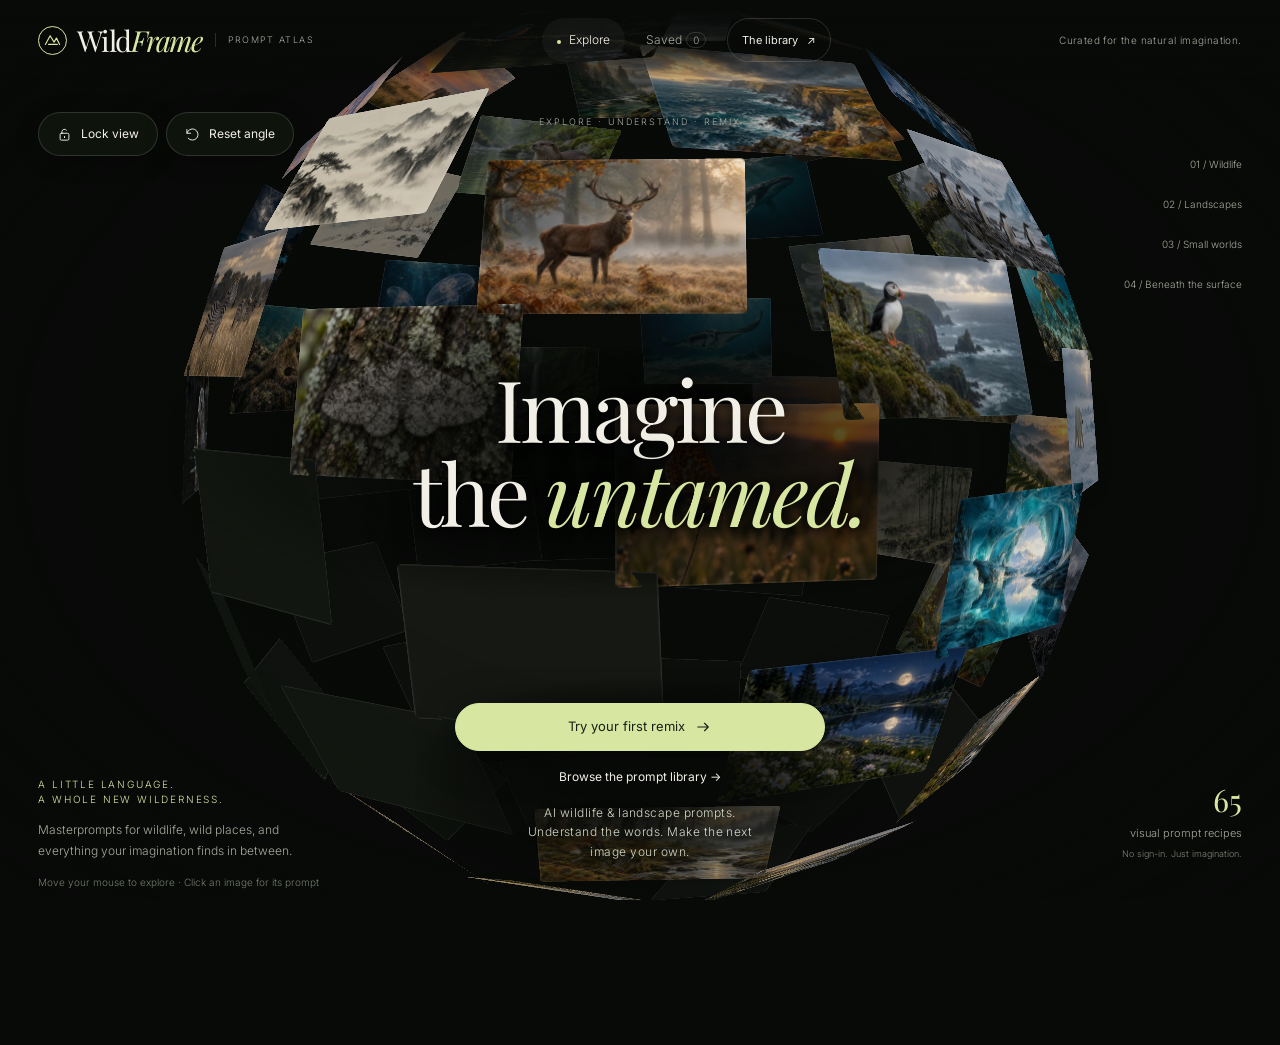
==== commit 76c7d899: "Improve atlas previews, view controls and library navigation" ====
--- a/index.html
+++ b/index.html
@@ -173,14 +173,63 @@
 @media(max-height:520px) and (orientation:landscape){.hero-cta{grid-template-columns:auto auto;width:auto;gap:8px;bottom:8px}.hero-cta>.primary{width:auto;min-height:40px;padding:9px 16px}.hero-cta #browsePrompts{min-height:40px}.hero-cta p{display:none}}
 @media(hover:hover) and (pointer:fine) and (prefers-reduced-motion:no-preference){#stage{cursor:default}#stage.dragging{cursor:grabbing}.load-note{font-size:10px}}
 
+/* Atlas interaction tools inherit WildFrame's type, palette and icon family. */
+.atlas-controls{position:fixed;z-index:26;left:var(--pad);top:112px;display:flex;gap:8px}
+.atlas-controls .button{background:#10150ee8;backdrop-filter:blur(10px);font-size:12px;box-shadow:0 5px 22px #0004}
+.atlas-controls .button[aria-pressed=true]{background:var(--accent);color:var(--accent-ink)}
+.atlas-controls svg{width:15px;height:15px}
+#stage.view-locked{cursor:default}#stage:focus-visible{outline-offset:-5px}
+.sphere-card figure{transition:transform 180ms var(--ease),filter 180ms var(--ease),box-shadow 180ms}
+.sphere-card:hover figure{transform:none}
+.sphere-card.is-previewed figure{transform:scale(1.025);box-shadow:0 0 0 2px var(--accent),0 0 25px #d7e6a026}
+#orb.previewing .sphere-card:not(.is-previewed) figure{filter:brightness(.76)}
+.sphere-card.is-previewed figure::after{background:rgba(8,10,8,calc(var(--d,0)*.35))}
+.sphere-preview{position:fixed;z-index:25;left:var(--pad);top:174px;width:278px;padding:14px;display:flex;align-items:center;gap:12px;border:1px solid #d7e6a040;border-radius:12px;background:#10150ef2;box-shadow:0 12px 36px #0005;pointer-events:none}
+.sphere-preview img{width:62px;height:52px;object-fit:cover;border-radius:5px;flex-shrink:0}
+.sphere-preview p{font-size:10px;color:var(--accent);line-height:1.6}
+.sphere-preview h2{font:400 18px/1.25 var(--serif);margin:4px 0 6px;overflow-wrap:anywhere}
+.sphere-preview small{display:block;font-size:10px;line-height:1.6;color:var(--muted)}
+#headline .inner::before{inset:-38% -22%;background:radial-gradient(ellipse,#080a08df 0%,#080a08a3 36%,#080a0800 74%)}
+.hero-cta::before{content:'';position:absolute;z-index:-1;inset:-24px -40px;background:radial-gradient(ellipse,#080a08e6 15%,#080a0899 50%,transparent 74%);pointer-events:none}
+.hero-cta p{color:#d2d7c8;font-size:12px;line-height:1.65}
+#library{padding-top:0}.library-heading{padding-top:125px}
+.library-discovery{position:sticky;top:var(--library-top,86px);z-index:12;max-width:1680px;margin:auto;padding:12px 0;background:#080a08f7;border-bottom:1px solid var(--line);backdrop-filter:blur(14px)}
+.library-discovery .library-tools{position:static;padding:0;border:0;background:none;backdrop-filter:none}
+.active-filters{display:flex;gap:8px;flex-wrap:wrap;margin-top:10px}
+.filter-chip{display:inline-flex;align-items:center;gap:12px;min-height:44px;max-width:100%;padding:8px 13px;border:1px solid #d7e6a047;border-radius:999px;background:#d7e6a00b;color:var(--accent);font-size:12px}
+.filter-chip span:first-child{overflow:hidden;text-overflow:ellipsis;white-space:nowrap;max-width:32ch}
+.filter-chip span:last-child{font-size:18px;line-height:1}.filter-chip:hover{background:#d7e6a01a;border-color:var(--accent)}
+.recipe-card.last-viewed{border-color:#d7e6a075;box-shadow:0 0 0 1px #d7e6a01a}
+@media(max-width:850px){
+ .atlas-controls{left:50%;top:120px;transform:translateX(-50%);white-space:nowrap}
+ .sphere-preview{left:var(--pad);top:176px;width:min(278px,calc(100vw - 32px))}
+ .library-discovery .library-tools{display:grid;grid-template-columns:minmax(0,1fr) auto;gap:8px}
+ .library-discovery .search{min-width:0;max-width:none;width:100%;grid-column:1;grid-row:1}
+ .library-discovery .style-control{grid-column:2;grid-row:1;margin:0;width:138px}
+ .library-discovery .style-control select{width:100%;font-size:12px}
+ .library-discovery .category-tabs{grid-column:1/-1;grid-row:2;flex-wrap:nowrap;justify-content:flex-start;overflow-x:auto;scrollbar-width:thin;gap:4px;max-width:100%;padding:2px 0 4px}
+ .library-discovery .category-tabs button{flex-shrink:0;padding:8px 12px}
+ .library-discovery .search input{font-size:16px}
+}
+@media(max-width:520px){
+ .atlas-controls{top:119px;gap:7px}.atlas-controls .button{padding:10px 14px;font-size:11px}
+ .hero-cta p{font-size:12px;color:#d2d7c8}
+ .library-heading{padding-top:105px}.library-discovery{padding:10px 0}.library-discovery .style-control{width:140px}
+ .library-discovery .search{padding:0 10px;gap:7px}
+ .filter-chip{padding:7px 11px;font-size:11px}.filter-chip span:first-child{max-width:21ch}
+ .active-filters{gap:6px;margin-top:6px}
+}
+@media(max-height:520px) and (min-width:521px){.atlas-controls{top:88px;left:var(--pad);transform:none}.sphere-preview{top:142px}}
+@media(prefers-reduced-motion:reduce){.sphere-card figure{transition:none}}
+
 </style>
 </head>
 <body>
-<svg class="sr-only" aria-hidden="true"><defs><symbol id="icon-copy" viewBox="0 0 24 24"><rect x="8" y="8" width="12" height="12" rx="2"/><path d="M16 8V4H4v12h4"/></symbol><symbol id="icon-bookmark" viewBox="0 0 24 24"><path class="bookmark" d="M6 3h12v18l-6-4-6 4z"/></symbol><symbol id="icon-search" viewBox="0 0 24 24"><circle cx="10.5" cy="10.5" r="6.5"/><path d="m16 16 5 5"/></symbol><symbol id="icon-arrow" viewBox="0 0 24 24"><path d="M5 12h14m-5-5 5 5-5 5"/></symbol><symbol id="icon-mark" viewBox="0 0 24 24"><path d="m3 17 6-11 5 8 3-5 4 8M7 17h11"/></symbol></defs></svg>
+<svg class="sr-only" aria-hidden="true"><defs><symbol id="icon-copy" viewBox="0 0 24 24"><rect x="8" y="8" width="12" height="12" rx="2"/><path d="M16 8V4H4v12h4"/></symbol><symbol id="icon-bookmark" viewBox="0 0 24 24"><path class="bookmark" d="M6 3h12v18l-6-4-6 4z"/></symbol><symbol id="icon-search" viewBox="0 0 24 24"><circle cx="10.5" cy="10.5" r="6.5"/><path d="m16 16 5 5"/></symbol><symbol id="icon-arrow" viewBox="0 0 24 24"><path d="M5 12h14m-5-5 5 5-5 5"/></symbol><symbol id="icon-mark" viewBox="0 0 24 24"><path d="m3 17 6-11 5 8 3-5 4 8M7 17h11"/></symbol><symbol id="icon-lock" viewBox="0 0 24 24"><rect x="5" y="10" width="14" height="11" rx="2"/><path d="M8 10V7a4 4 0 0 1 8 0v3m-4 5v2"/></symbol><symbol id="icon-unlock" viewBox="0 0 24 24"><rect x="5" y="10" width="14" height="11" rx="2"/><path d="M8 10V7a4 4 0 0 1 7-2m-3 10v2"/></symbol><symbol id="icon-reset" viewBox="0 0 24 24"><path d="M3 10a9 9 0 1 1 2 8M3 4v6h6"/></symbol></defs></svg>
 <a href="#library" class="skip-link" id="skipLibrary">Skip to prompt library</a>
 <header><a href="#" class="brand" id="homeLink" aria-label="WildFrame home"><span class="brand-mark"><svg aria-hidden="true"><use href="#icon-mark"/></svg></span><span class="brand-name">Wild<em>Frame</em></span><small>Prompt Atlas</small></a><nav class="main-nav" aria-label="Main navigation"><button id="exploreNav" class="nav-button" aria-current="true">Explore</button><button id="savedNav" class="nav-button"><span class="saved-label">Saved</span><span class="count" id="savedCount">0</span></button><button id="libraryNav" class="button small">The library <span aria-hidden="true">↗</span></button></nav><span class="header-note">Curated for the natural imagination.</span></header>
 <div id="scrolltrack"></div>
-<main id="stage" aria-label="Interactive visual prompt atlas"><div id="world"><div id="orb"></div></div><h1 id="headline"><span class="inner">Imagine<br>the <em>untamed.</em></span></h1></main>
+<main id="stage" aria-label="Interactive visual prompt atlas" aria-describedby="sphereHelp" tabindex="0"><div id="world"><div id="orb"></div></div><h1 id="headline"><span class="inner">Imagine<br>the <em>untamed.</em></span></h1></main>
 <div class="vignette"></div>
 <p class="hero-kicker hero-layer">Explore · Understand · Remix</p>
 <aside class="hero-description hero-layer"><p class="eyebrow">A little language.<br>A whole new wilderness.</p><p>Masterprompts for wildlife, wild places, and everything your imagination finds in between.</p></aside>
@@ -188,10 +237,14 @@
 <div class="hero-cta hero-layer"><button class="button primary" id="startJourney">Try your first remix <svg aria-hidden="true"><use href="#icon-arrow"/></svg></button><button class="button" id="browsePrompts">Browse the prompt library →</button><p>AI wildlife &amp; landscape prompts.<br>Understand the words. Make the next image your own.</p></div>
 <aside class="hero-meta hero-layer"><strong id="heroCount">65</strong><p>visual prompt recipes</p><small>No sign-in. Just imagination.</small></aside>
 <p class="load-note hero-layer" id="loadNote" role="status">Preparing your atlas…</p>
+<div class="atlas-controls hero-layer" role="group" aria-label="Atlas view controls"><button class="button" id="lockSphere" aria-pressed="false"><svg aria-hidden="true"><use href="#icon-unlock"/></svg><span id="lockSphereLabel">Lock view</span></button><button class="button" id="resetSphere"><svg aria-hidden="true"><use href="#icon-reset"/></svg>Reset angle</button></div>
+<aside class="sphere-preview hero-layer" id="spherePreview" aria-hidden="true" hidden><img id="spherePreviewImage" alt="" width="62" height="52"><div><p id="spherePreviewMeta"></p><h2 id="spherePreviewTitle"></h2><small id="spherePreviewHint"></small></div></aside>
+<p class="sr-only" id="sphereHelp">Move your mouse or drag to turn the atlas. With the atlas focused, use arrow keys to turn and Enter to open the front image. Lock view holds the angle; Reset angle restores the initial view.</p><p class="sr-only" id="sphereStatus" role="status" aria-live="polite"></p>
+
 <section id="library" aria-labelledby="libraryTitle" inert><div class="library-heading"><div><p class="eyebrow" id="libraryEyebrow">The WildFrame Collection / Vol. 01</p><h1 id="libraryTitle" tabindex="-1">Find your next<br><em>what if.</em></h1></div><p>Start with an image. Find the words behind it.<br>Make the next version your own.</p><div class="library-stat"><div><strong>59</strong><span>curated prompts</span></div><div><strong>4</strong><span>ways to wander</span></div></div></div>
 <aside class="lab-teaser" aria-label="Explore and learn"><div class="lab-teaser-mark" aria-hidden="true">A ↔ B</div><div><p class="eyebrow">The WildFrame field lab</p><p>One idea. Three visual languages.</p><button id="startJourneyLibrary" class="text-button">New here? Try a guided remix →</button></div><button id="openExperiments" class="button">Explore visual experiments <span aria-hidden="true">↗</span></button></aside>
 
-<div class="library-tools"><label class="search"><svg aria-hidden="true"><use href="#icon-search"/></svg><span class="sr-only">Search prompts by subject, place or style</span><input id="promptSearch" type="search" placeholder="A fox, a forest, a feeling…" autocomplete="off"></label><div class="category-tabs" aria-label="Prompt categories"><button data-category="All" aria-pressed="true">All</button><button data-category="Wildlife" aria-pressed="false">Wildlife</button><button data-category="Landscapes" aria-pressed="false">Landscapes</button><button data-category="Macro" aria-pressed="false">Macro</button><button data-category="Underwater" aria-pressed="false">Underwater</button></div><label class="style-control"><span class="sr-only">Visual style</span><select id="styleFilter"><option value="All">Every style</option><option>Photography</option><option>Painterly</option><option>Ink wash</option><option>Dreamscape</option></select></label></div>
+<div class="library-discovery" id="libraryDiscovery"><div class="library-tools"><label class="search"><svg aria-hidden="true"><use href="#icon-search"/></svg><span class="sr-only">Search prompts by subject, place or style</span><input id="promptSearch" type="search" placeholder="A fox, a forest, a feeling…" autocomplete="off"></label><div class="category-tabs" aria-label="Prompt categories"><button data-category="All" aria-pressed="true">All</button><button data-category="Wildlife" aria-pressed="false">Wildlife</button><button data-category="Landscapes" aria-pressed="false">Landscapes</button><button data-category="Macro" aria-pressed="false">Macro</button><button data-category="Underwater" aria-pressed="false">Underwater</button></div><label class="style-control"><span class="sr-only">Visual style</span><select id="styleFilter"><option value="All">Every style</option><option>Photography</option><option>Painterly</option><option>Ink wash</option><option>Dreamscape</option></select></label></div><div class="active-filters" id="activeFilters" role="group" aria-label="Active filters" hidden></div></div>
 <div class="results-bar"><span id="resultCount" role="status">59 prompts, ready to make your own</span><div><button class="text-button" id="clearFilters" hidden>Clear filters</button><button class="text-button" id="exportSaved" hidden>Download saved prompts ↗</button></div></div><div class="recipe-grid" id="recipeGrid"></div><div class="empty-state" id="emptyState" hidden><p class="eyebrow">Room for a new direction</p><h2 id="emptyTitle">Nothing in this clearing.</h2><p id="emptyDescription">Try another subject or remove a filter. Your next idea may be one word away.</p><button class="button" id="emptyReset">Explore all prompts →</button></div><footer class="library-footer"><p>A platform-curated library. Generated examples show the prompt used; reference studies offer newly written prompts inspired by an existing image. Outputs vary between image tools.</p><p>WildFrame / Made for curious image makers.<br>Saved prompts and variations stay in this browser.<br><a href="/credits" target="_blank" rel="noopener">Sources &amp; credits ↗</a> · <a href="/try" target="_blank" rel="noopener">Help test WildFrame ↗</a></p></footer></section>
 <section id="promptDialog" class="overlay" role="dialog" aria-modal="true" aria-labelledby="promptTitle" inert><div class="dialog-shell"><div class="dialog-top"><p class="eyebrow">WildFrame / Inside the masterprompt</p><button class="button close-button" id="promptClose">Close <span aria-hidden="true">×</span></button></div><div class="dialog-body"><div class="prompt-visual"><img id="promptImage" alt=""><div class="visual-caption"><span id="visualType">AI-generated example</span><a id="fullImageLink" target="_blank" rel="noopener noreferrer">Open image ↗</a></div><p class="visual-note" id="visualNote"></p><dl class="visual-parameters"><div><dt>Category</dt><dd id="parameterCategory"></dd></div><div><dt>Visual language</dt><dd id="parameterStyle"></dd></div><div><dt>Example ratio</dt><dd>3:2 landscape</dd></div></dl><div class="insight"><h3>Make it yours</h3><p>Keep the composition. Change the subject. Or let the light take the same idea somewhere completely different.</p></div></div><div class="prompt-content"><p class="eyebrow" id="promptCategory"></p><h2 id="promptTitle"></h2><span class="badge" id="sourceBadge"></span><p class="source-note" id="sourceNote"></p><label class="section-label" for="masterText"><span>The masterprompt</span><span id="promptLength"></span></label><div class="prompt-view-switch" role="group" aria-label="Prompt reading mode">
  <button id="rawMode" class="button small" aria-pressed="true">Original prompt</button>
@@ -1419,6 +1472,115 @@
   window.visualViewport?.addEventListener('resize', () => requestAnimationFrame(keepFocusedControlVisible));
 }
 
+// Pointer previews use one short dwell timer, never a permanent animation loop.
+let sphereLocked=false,previewCard=null,previewTimer=0,previewPoint=null,libraryReturn=null,lastViewedId=null;
+
+function hideSpherePreview(){
+ clearTimeout(previewTimer);previewTimer=0;previewPoint=null;
+ previewCard?.classList.remove('is-previewed');previewCard=null;
+ $('#orb').classList.remove('previewing');$('#spherePreview').hidden=true;
+}
+function showSpherePreview(card,keyboard=false){
+ if(!card||stage.inert)return;
+ const recipe=byId.get(card.dataset.id);if(!recipe)return;
+ previewCard?.classList.remove('is-previewed');previewCard=card;card.classList.add('is-previewed');$('#orb').classList.add('previewing');
+ $('#spherePreviewTitle').textContent=recipe.title;$('#spherePreviewMeta').textContent=recipe.category+' / '+recipe.style;
+ $('#spherePreviewHint').textContent=keyboard?'Arrow keys to turn · Enter to open':'Click the image to explore its prompt';
+ const image=$('#spherePreviewImage');image.src=thumbs.get(recipe.id)||recipe.thumb;image.hidden=false;image.onerror=()=>{image.hidden=true};
+ $('#spherePreview').hidden=false;
+ if(keyboard)$('#sphereStatus').textContent=recipe.title+'. '+recipe.style+'. Press Enter to open the prompt.';
+}
+function queueSpherePreview(event){
+ hideSpherePreview();
+ if(event.pointerType!=='mouse'||event.buttons||pointer||stage.inert)return;
+ previewPoint={x:event.clientX,y:event.clientY};
+ const reveal=()=>{
+  previewTimer=0;if(!previewPoint||stage.inert||pointer)return;
+  // Resolve the image after the camera settles: it may have moved under the cursor.
+  if(hoverAim){previewTimer=setTimeout(reveal,80);return}
+  const card=document.elementFromPoint(previewPoint.x,previewPoint.y)?.closest('.sphere-card');
+  showSpherePreview(card);
+ };
+ previewTimer=setTimeout(reveal,220);
+}
+function frontSphereCard(){
+ const sinX=Math.sin(pitch*radians),cosX=Math.cos(pitch*radians),sinY=Math.sin(yaw*radians),cosY=Math.cos(yaw*radians);
+ let index=0,depth=-Infinity;
+ vectors.forEach((v,i)=>{const z=-v.x*sinY+(-v.y*sinX+v.z*cosX)*cosY;if(z>depth){depth=z;index=i}});
+ return sphereCards[index];
+}
+function updateSphereControls(){
+ $('#lockSphere').setAttribute('aria-pressed',sphereLocked);
+ $('#lockSphereLabel').textContent=sphereLocked?'Unlock view':'Lock view';
+ $('#lockSphere use').setAttribute('href',sphereLocked?'#icon-lock':'#icon-unlock');
+ stage.classList.toggle('view-locked',sphereLocked);updateAtlasHint();
+}
+function updateAtlasHint(){
+ if(loaded<sphereRecipes.length)return;
+ $('#loadNote').textContent=sphereLocked?'View locked · Select an image, or unlock to turn':coarse.matches||reduced.matches?'Drag to explore · Tap an image for its prompt':'Move your mouse to explore · Click an image for its prompt';
+}
+function initializeAtlasUx(){
+ $('#lockSphere').addEventListener('click',()=>{
+  sphereLocked=!sphereLocked;resetHoverMotion();hideSpherePreview();velocityX=velocityY=0;updateSphereControls();wake();
+  $('#sphereStatus').textContent=sphereLocked?'View locked. Images remain available to open.':'View unlocked.';
+ });
+ $('#resetSphere').addEventListener('click',()=>{
+  resetHoverMotion();hideSpherePreview();velocityX=velocityY=0;yaw=0;pitch=-4;camZ=0;scrollTo(0,0);renderStamp='';wake();
+  $('#sphereStatus').textContent='Initial angle restored.'+(sphereLocked?' View remains locked.':'');
+ });
+ stage.addEventListener('pointermove',queueSpherePreview);
+ stage.addEventListener('pointerleave',hideSpherePreview);stage.addEventListener('pointerdown',hideSpherePreview);
+ stage.addEventListener('focus',()=>{resetHoverMotion();velocityX=velocityY=0;showSpherePreview(frontSphereCard(),true)});
+ stage.addEventListener('blur',hideSpherePreview);
+ stage.addEventListener('keydown',event=>{
+  if(event.target!==stage||event.altKey||event.ctrlKey||event.metaKey||stage.inert)return;
+  if(['ArrowLeft','ArrowRight','ArrowUp','ArrowDown'].includes(event.key)){
+   event.preventDefault();if(sphereLocked){$('#sphereStatus').textContent='View locked. Use Unlock view to turn the atlas.';return}
+   resetHoverMotion();velocityX=velocityY=0;
+   if(event.key==='ArrowLeft')yaw-=12;if(event.key==='ArrowRight')yaw+=12;
+   if(event.key==='ArrowUp')pitch=clamp(pitch+10,-32,32);if(event.key==='ArrowDown')pitch=clamp(pitch-10,-32,32);
+   wake();showSpherePreview(frontSphereCard(),true);
+  }else if(event.key==='Enter'||event.key===' '){event.preventDefault();const card=previewCard||frontSphereCard();openPrompt(card.dataset.id,stage)}
+  else if(event.key==='Escape')hideSpherePreview();
+ });
+ addEventListener('blur',hideSpherePreview);addEventListener('resize',hideSpherePreview);
+ document.addEventListener('visibilitychange',hideSpherePreview);
+ reduced.addEventListener('change',()=>{hideSpherePreview();updateAtlasHint()});
+ const discovery=$('#libraryDiscovery'),header=$('header');
+ const measure=()=>{
+  const top=Math.ceil(header.getBoundingClientRect().bottom)+6;
+  root.style.setProperty('--library-top',top+'px');
+  library.style.scrollPaddingTop=top+Math.ceil(discovery.getBoundingClientRect().height)+16+'px';
+ };
+ if('ResizeObserver' in window){const observer=new ResizeObserver(measure);observer.observe(header);observer.observe(discovery)}
+ addEventListener('resize',measure);measure();
+}
+
+function renderFilterChips(){
+ const items=[],query=$('#promptSearch').value.trim();
+ if(query)items.push({key:'search',label:query,remove:()=>$('#promptSearch').value='',fallback:$('#promptSearch')});
+ if(category!=='All')items.push({key:'category',label:category,remove:()=>category='All',fallback:$('[data-category="All"]')});
+ if(style!=='All')items.push({key:'style',label:style,remove:()=>{style='All';$('#styleFilter').value='All'},fallback:$('#styleFilter')});
+ if(savedOnly)items.push({key:'collection',label:'Saved',remove:()=>{savedOnly=false;$('#savedNav').setAttribute('aria-current',false);$('#libraryNav').setAttribute('aria-current',true)},fallback:$('#savedNav')});
+ const list=$('#activeFilters');list.replaceChildren();list.hidden=!items.length;
+ items.forEach((item,index)=>{
+  const button=document.createElement('button'),text=document.createElement('span'),close=document.createElement('span');
+  button.className='filter-chip';button.setAttribute('aria-label','Remove '+item.key+' filter: '+item.label);button.title=item.label;
+  text.textContent=item.label;close.textContent='×';close.setAttribute('aria-hidden','true');button.append(text,close);
+  button.addEventListener('click',()=>{item.remove();renderLibrary();const remaining=$$('#activeFilters button');(remaining[Math.min(index,remaining.length-1)]||item.fallback).focus({preventScroll:true})});
+  list.append(button);
+ });
+}
+function rememberLibraryPosition(){
+ libraryReturn=library.classList.contains('open')?{top:library.scrollTop,id:activeId}:null;
+}
+function restoreLibraryPosition(){
+ if(!library.classList.contains('open')||!libraryReturn)return;
+ lastViewedId=libraryReturn.id;
+ $$('.recipe-card').forEach(card=>card.classList.toggle('last-viewed',card.dataset.id===lastViewedId));
+ library.scrollTop=libraryReturn.top;libraryReturn=null;
+}
+
 const $=selector=>document.querySelector(selector),$$=selector=>[...document.querySelectorAll(selector)],body=document.body,root=document.documentElement;
 const stage=$('#stage'),world=$('#world'),orb=$('#orb'),headline=$('#headline'),library=$('#library'),dialog=$('#promptDialog'),studio=$('#studio'),experiments=$('#experiments');
 const reduced=matchMedia('(prefers-reduced-motion:reduce)'),coarse=matchMedia('(pointer:coarse)'),clamp=(v,a,b)=>Math.min(b,Math.max(a,v)),radians=Math.PI/180;
@@ -1457,7 +1619,7 @@
  const query=normalize($('#promptSearch').value.trim());const filtered=(savedOnly?allRecipes:libraryRecipes).filter(recipe=>(category==='All'||recipe.category===category)&&(style==='All'||recipe.style===style)&&(!savedOnly||saved.has(recipe.id))&&normalize([recipe.title,recipe.subject,recipe.setting,recipe.category,recipe.style,...recipe.tags].join(' ')).includes(query));
  visibleIds=filtered.map(recipe=>recipe.id);const grid=$('#recipeGrid');grid.replaceChildren();
  for(const recipe of filtered){
-  const article=document.createElement('article');article.className='recipe-card';article.dataset.id=recipe.id;
+  const article=document.createElement('article');article.className='recipe-card'+(recipe.id===lastViewedId?' last-viewed':'');article.dataset.id=recipe.id;
   const media=document.createElement('div');media.className='image-wrap';
   const open=document.createElement('button');open.className='open-recipe';open.dataset.id=recipe.id;open.setAttribute('aria-label','Open masterprompt: '+recipe.title);
   const image=document.createElement('img');image.src=thumbs.get(recipe.id)||recipe.thumb;image.alt=recipe.subject;image.width=760;image.height=507;image.loading='lazy';image.decoding='async';image.addEventListener('error',()=>{image.hidden=true;open.classList.add('preview-unavailable');const fallback=document.createElement('span');fallback.className='preview-message';fallback.textContent='Preview unavailable · Prompt ready to explore';open.append(fallback)},{once:true});open.append(image);open.addEventListener('click',()=>openPrompt(recipe.id,open));
@@ -1474,7 +1636,7 @@
  $('#libraryEyebrow').textContent=savedOnly?'Your collection / Kept close':'The WildFrame Collection / Vol. 01';$('#emptyState').hidden=filtered.length>0;
  $('#libraryTitle').innerHTML=savedOnly?'Your <em>saved prompts.</em>':'Find your next<br><em>what if.</em>';
  $('#emptyTitle').textContent=savedOnly&&!saved.size?'Your collection starts with a spark.':'Nothing in this clearing.';$('#emptyDescription').textContent=savedOnly&&!saved.size?'Tap the bookmark on a prompt you love. It will be waiting here when you come back.':'Try another subject or remove a filter. Your next idea may be one word away.';
- updateSaved();refreshLibraryVisuals();
+ updateSaved();renderFilterChips();refreshLibraryVisuals();
 }
 $('#browsePrompts').addEventListener('click',()=>setLibrary(true,{onlySaved:false}));$('#libraryNav').addEventListener('click',()=>setLibrary(true,{onlySaved:false}));$('#savedNav').addEventListener('click',()=>{resetFilters();setLibrary(true,{onlySaved:true})});$('#exploreNav').addEventListener('click',()=>setLibrary(false));$('#homeLink').addEventListener('click',event=>{event.preventDefault();setLibrary(false)});$('#skipLibrary').addEventListener('click',event=>{event.preventDefault();setLibrary(true,{onlySaved:false})});
 $$('[data-category]').forEach(button=>button.addEventListener('click',()=>{category=button.dataset.category;renderLibrary()}));$$('[data-topic]').forEach(button=>button.addEventListener('click',()=>{category=button.dataset.topic;style='All';$('#styleFilter').value='All';$('#promptSearch').value='';setLibrary(true,{onlySaved:false})}));$('#promptSearch').addEventListener('input',renderLibrary);$('#styleFilter').addEventListener('change',event=>{style=event.target.value;renderLibrary()});for(const id of ['clearFilters','emptyReset'])$('#'+id).addEventListener('click',()=>{resetFilters();$('#promptSearch').focus({preventScroll:true})});
@@ -1482,12 +1644,13 @@
 function syncLayers(){
  const promptOpen=dialog.classList.contains('open'),studioOpen=studio.classList.contains('open'),labOpen=experiments.classList.contains('open'),flat=library.classList.contains('open');
  body.style.overflow=promptOpen||studioOpen||labOpen||flat?'hidden':'';stage.inert=promptOpen||studioOpen||labOpen||flat;library.inert=promptOpen||studioOpen||labOpen||!flat;$('header').inert=promptOpen||studioOpen||labOpen;
- $$('.hero-layer').forEach(element=>element.inert=promptOpen||studioOpen||labOpen||flat);$('#skipLibrary').inert=promptOpen||studioOpen||labOpen;dialog.inert=!promptOpen||studioOpen;studio.inert=!studioOpen;experiments.inert=!labOpen||promptOpen||studioOpen;resetHoverMotion();velocityX=velocityY=0;wake();
+ $$('.hero-layer').forEach(element=>element.inert=promptOpen||studioOpen||labOpen||flat);$('#skipLibrary').inert=promptOpen||studioOpen||labOpen;dialog.inert=!promptOpen||studioOpen;studio.inert=!studioOpen;experiments.inert=!labOpen||promptOpen||studioOpen;resetHoverMotion();hideSpherePreview();velocityX=velocityY=0;wake();
  renderJourney();
 }
 function setRecipeHash(id){history.pushState(null,'','#prompt='+encodeURIComponent(id))}
 function openPrompt(id,trigger=null,{route=true,keepBrowse=false}={}){
  if(!byId.has(id))return;activeId=id;returnFocus=trigger||$('#browsePrompts');if(!keepBrowse)browseIds=experiments.classList.contains('open')?groupRecipes().map(recipe=>recipe.id):library.classList.contains('open')?[...visibleIds]:sphereRecipes.map(recipe=>recipe.id);if(!browseIds.includes(id)){const group=experimentData.groups.find(group=>group.variants.includes(id));browseIds=group?[...group.variants]:libraryRecipes.map(recipe=>recipe.id)}
+ if(!dialog.classList.contains('open'))rememberLibraryPosition();
  dialog.classList.add('open');dialog.scrollTop=0;renderPrompt();syncLayers();if(route)setRecipeHash(id);$('#promptClose').focus({preventScroll:true});
 }
 function renderPrompt(){
@@ -1500,6 +1663,7 @@
 }
 function closePrompt({route=true,restore=true}={}){
  if(studio.classList.contains('open'))closeStudio();imageToken++;dialog.classList.remove('open');activeId=null;syncLayers();if(route&&location.hash.startsWith('#prompt='))history.replaceState(null,'',location.pathname+location.search);
+ restoreLibraryPosition();
  if(restore){let target=returnFocus;if(!target?.isConnected||target.closest('[inert]'))target=library.classList.contains('open')?$('#promptSearch'):$('#browsePrompts');target.focus({preventScroll:true})}
 }
 function navigatePrompt(direction){if(!activeId||browseIds.length<2)return;const index=browseIds.indexOf(activeId);activeId=browseIds[(index+direction+browseIds.length)%browseIds.length];renderPrompt();dialog.scrollTop=0;history.replaceState(null,'','#prompt='+encodeURIComponent(activeId));if(!dialog.contains(document.activeElement))$('#promptClose').focus({preventScroll:true})}
@@ -1546,7 +1710,7 @@
 function wake(){if(!raf&&!document.hidden)raf=requestAnimationFrame(frame)}
 function layout(force=false){const w=innerWidth,h=innerHeight;if(!force&&Math.abs(w-lastWidth)<20&&Math.abs(h-lastHeight)<20)return;lastWidth=w;lastHeight=h;R=Math.max(w<=380?108:w<=640?120:155,Math.min(480,h*(w<=380?.38:w<=640?.42:.46),w*(w<=380?.48:w<=640?.52:.58)));root.style.setProperty('--cw',Math.round(Math.max(68,R*(w<=640?.39:.42)))+'px');perspective=w<=380?620:w<=640?760:w<=900?920:1150;root.style.setProperty('--persp',perspective+'px');sphereCards.forEach((card,i)=>{const v=vectors[i];card.style.transform=`translate3d(${v.x*R}px,${-v.y*R}px,${v.z*R}px) rotateY(${v.lon}deg) rotateX(${v.lat}deg)`});renderStamp='';wake()}
 function frame(time){
- raf=0;const dt=lastFrame?clamp((time-lastFrame)/16.667,.25,2):1;lastFrame=time;const paused=library.classList.contains('open')||dialog.classList.contains('open')||studio.classList.contains('open')||experiments.classList.contains('open');
+ raf=0;const dt=lastFrame?clamp((time-lastFrame)/16.667,.25,2):1;lastFrame=time;const paused=sphereLocked||library.classList.contains('open')||dialog.classList.contains('open')||studio.classList.contains('open')||experiments.classList.contains('open');
  if(!pointer&&!paused){
   if(reduced.matches){velocityX=velocityY=0;resetHoverMotion()}
   if(hoverAim){const follow=1-Math.pow(.84,dt);yaw+=(hoverAim.yaw-yaw)*follow;pitch+=(hoverAim.pitch-pitch)*follow;if(Math.abs(hoverAim.yaw-yaw)<.005&&Math.abs(hoverAim.pitch-pitch)<.005){yaw=hoverAim.yaw;pitch=hoverAim.pitch;hoverAim=null}}
@@ -1558,7 +1722,7 @@
  if(!paused&&(hoverAim||Math.abs(velocityX)>0||Math.abs(velocityY)>0||Math.abs(target-camZ)>.01))wake();else lastFrame=0;
 }
 function followMouse(event){
- if(event.pointerType!=='mouse'||event.buttons||coarse.matches||reduced.matches||stage.inert)return;
+ if(event.pointerType!=='mouse'||event.buttons||coarse.matches||reduced.matches||sphereLocked||stage.inert)return;
  const current={x:event.clientX,y:event.clientY};
  if(hoverPoint){const dx=current.x-hoverPoint.x,dy=current.y-hoverPoint.y;if(dx||dy){hoverAim={yaw:(hoverAim?.yaw??yaw)+dx*.08,pitch:clamp((hoverAim?.pitch??pitch)-dy*.06,-32,32)};velocityX=velocityY=0;wake()}}
  hoverPoint=current;
@@ -1566,17 +1730,17 @@
 stage.addEventListener('pointerenter',event=>{if(event.pointerType==='mouse')hoverPoint={x:event.clientX,y:event.clientY}});
 stage.addEventListener('pointerleave',()=>{hoverPoint=null});
 stage.addEventListener('pointermove',event=>{if(!pointer)followMouse(event)});
-stage.addEventListener('pointerdown',event=>{if(event.button!==0||pointer||activeId)return;resetHoverMotion();pointer={id:event.pointerId,x:event.clientX,y:event.clientY,lastX:event.clientX,lastY:event.clientY,time:event.timeStamp,card:event.target.closest('.sphere-card'),touch:event.pointerType==='touch',decided:event.pointerType!=='touch',distance:0};velocityX=velocityY=0;stage.classList.add('dragging');if(!pointer.touch){stage.setPointerCapture(event.pointerId);event.preventDefault()}});
-stage.addEventListener('pointermove',event=>{if(!pointer||pointer.id!==event.pointerId)return;const dx=event.clientX-pointer.x,dy=event.clientY-pointer.y;pointer.distance=Math.max(pointer.distance,Math.hypot(dx,dy));if(pointer.touch&&!pointer.decided){if(pointer.distance<10)return;if(Math.abs(dy)>Math.abs(dx)*1.15){pointer=null;stage.classList.remove('dragging');return}pointer.decided=true;stage.setPointerCapture(event.pointerId)}const vx=(event.clientX-pointer.lastX)*.13,vy=-(event.clientY-pointer.lastY)*.13,dt=Math.max(8,event.timeStamp-pointer.time)/16.667;yaw+=vx;pitch=clamp(pitch+vy,-32,32);velocityX=clamp(vx/dt,-4,4);velocityY=clamp(vy/dt,-4,4);pointer.lastX=event.clientX;pointer.lastY=event.clientY;pointer.time=event.timeStamp;wake()});
-function endPointer(event,cancel=false){if(!pointer||pointer.id!==event.pointerId)return;const start=pointer;pointer=null;stage.classList.remove('dragging');if(stage.hasPointerCapture(event.pointerId))stage.releasePointerCapture(event.pointerId);if(cancel||reduced.matches||event.timeStamp-start.time>100)velocityX=velocityY=0;if(!cancel&&start.distance<(coarse.matches?14:6)&&start.card){velocityX=velocityY=0;openPrompt(start.card.dataset.id,start.card)}wake()}
+stage.addEventListener('pointerdown',event=>{if(event.button!==0||pointer||activeId)return;resetHoverMotion();pointer={id:event.pointerId,x:event.clientX,y:event.clientY,lastX:event.clientX,lastY:event.clientY,time:event.timeStamp,card:document.elementFromPoint(event.clientX,event.clientY)?.closest('.sphere-card')||null,touch:event.pointerType==='touch',decided:event.pointerType!=='touch',distance:0};velocityX=velocityY=0;if(!sphereLocked)stage.classList.add('dragging');if(!pointer.touch){stage.setPointerCapture(event.pointerId);event.preventDefault()}});
+stage.addEventListener('pointermove',event=>{if(!pointer||pointer.id!==event.pointerId)return;const dx=event.clientX-pointer.x,dy=event.clientY-pointer.y;pointer.distance=Math.max(pointer.distance,Math.hypot(dx,dy));if(pointer.touch&&!pointer.decided){if(pointer.distance<10)return;if(Math.abs(dy)>Math.abs(dx)*1.15){pointer=null;stage.classList.remove('dragging');return}pointer.decided=true;stage.setPointerCapture(event.pointerId)}if(sphereLocked)return;const vx=(event.clientX-pointer.lastX)*.13,vy=-(event.clientY-pointer.lastY)*.13,dt=Math.max(8,event.timeStamp-pointer.time)/16.667;yaw+=vx;pitch=clamp(pitch+vy,-32,32);velocityX=clamp(vx/dt,-4,4);velocityY=clamp(vy/dt,-4,4);pointer.lastX=event.clientX;pointer.lastY=event.clientY;pointer.time=event.timeStamp;wake()});
+function endPointer(event,cancel=false){if(!pointer||pointer.id!==event.pointerId)return;const start=pointer;pointer=null;stage.classList.remove('dragging');if(stage.hasPointerCapture(event.pointerId))stage.releasePointerCapture(event.pointerId);if(cancel||reduced.matches||sphereLocked||event.timeStamp-start.time>100)velocityX=velocityY=0;if(!cancel&&start.distance<(coarse.matches?14:6)&&start.card){velocityX=velocityY=0;openPrompt(start.card.dataset.id,start.card)}wake()}
 stage.addEventListener('pointerup',event=>endPointer(event));stage.addEventListener('pointercancel',event=>endPointer(event,true));stage.addEventListener('lostpointercapture',event=>endPointer(event,true));
 addEventListener('blur',()=>{resetHoverMotion();velocityX=velocityY=0});
-addEventListener('scroll',()=>{if(scrollY>innerHeight*.16+1)scrollTo(0,innerHeight*.16);wake()},{passive:true});addEventListener('resize',()=>layout());addEventListener('orientationchange',()=>setTimeout(()=>layout(true),220));if(window.visualViewport)visualViewport.addEventListener('resize',()=>layout());document.addEventListener('visibilitychange',()=>{resetHoverMotion();if(document.hidden){cancelAnimationFrame(raf);raf=0;lastFrame=0;velocityX=velocityY=0}else wake()});reduced.addEventListener('change',()=>{resetHoverMotion();velocityX=velocityY=0;wake()});
+addEventListener('scroll',()=>{hideSpherePreview();if(scrollY>innerHeight*.16+1)scrollTo(0,innerHeight*.16);wake()},{passive:true});addEventListener('resize',()=>layout());addEventListener('orientationchange',()=>setTimeout(()=>layout(true),220));if(window.visualViewport)visualViewport.addEventListener('resize',()=>layout());document.addEventListener('visibilitychange',()=>{resetHoverMotion();if(document.hidden){cancelAnimationFrame(raf);raf=0;lastFrame=0;velocityX=velocityY=0}else wake()});reduced.addEventListener('change',()=>{resetHoverMotion();velocityX=velocityY=0;wake()});
 function downscale(image,max){if(image.naturalWidth<=max)return Promise.resolve(image.src);return new Promise(resolve=>{try{const canvas=document.createElement('canvas');canvas.width=max;canvas.height=Math.round(image.naturalHeight*max/image.naturalWidth);canvas.getContext('2d').drawImage(image,0,0,canvas.width,canvas.height);canvas.toBlob(blob=>{if(!blob)return resolve(image.src);const url=URL.createObjectURL(blob);blobURLs.push(url);resolve(url)},'image/webp',.86)}catch{resolve(image.src)}})}
 let loaded=0;const queue=sphereRecipes.map((recipe,i)=>i).sort((a,b)=>vectors[b].z-vectors[a].z);
-async function loadThumbnail(i){return new Promise(resolve=>{const recipe=sphereRecipes[i],image=new Image();image.crossOrigin='anonymous';image.decoding='async';let settled=false;const finish=url=>{if(settled)return;settled=true;clearTimeout(timer);thumbs.set(recipe.id,url);const cardImage=sphereCards[i].querySelector('img');cardImage.onload=()=>cardImage.classList.add('ready');cardImage.src=url;loaded++;$('#loadNote').textContent=loaded===sphereRecipes.length?(coarse.matches||reduced.matches?'Drag to explore the atlas':'Move your mouse to explore · Click an image for its prompt'):`${loaded} / ${sphereRecipes.length} previews ready`;resolve()};const timer=setTimeout(()=>finish(recipe.thumb),8000);image.onload=async()=>finish(await downscale(image,innerWidth<=640?520:760));image.onerror=()=>finish(recipe.thumb);image.src=recipe.thumb})}
+async function loadThumbnail(i){return new Promise(resolve=>{const recipe=sphereRecipes[i],image=new Image();image.crossOrigin='anonymous';image.decoding='async';let settled=false;const finish=url=>{if(settled)return;settled=true;clearTimeout(timer);thumbs.set(recipe.id,url);const cardImage=sphereCards[i].querySelector('img');cardImage.onload=()=>cardImage.classList.add('ready');cardImage.src=url;loaded++;if(loaded===sphereRecipes.length)updateAtlasHint();else $('#loadNote').textContent=`${loaded} / ${sphereRecipes.length} previews ready`;resolve()};const timer=setTimeout(()=>finish(recipe.thumb),8000);image.onload=async()=>finish(await downscale(image,innerWidth<=640?520:760));image.onerror=()=>finish(recipe.thumb);image.src=recipe.thumb})}
 async function thumbnailWorker(){while(queue.length)await loadThumbnail(queue.shift())}
-initializeVisuals();initializeLab();initializeJourney();layout(true);updateSaved();syncLayers();handleRoute();for(let i=0;i<4;i++)thumbnailWorker();
+initializeVisuals();initializeLab();initializeJourney();initializeAtlasUx();layout(true);updateSaved();syncLayers();handleRoute();for(let i=0;i<4;i++)thumbnailWorker();
 addEventListener('pagehide',event=>{cancelAnimationFrame(raf);raf=0;if(!event.persisted)blobURLs.forEach(url=>URL.revokeObjectURL(url))});addEventListener('pageshow',()=>{layout(true);wake()});
 
 </script>
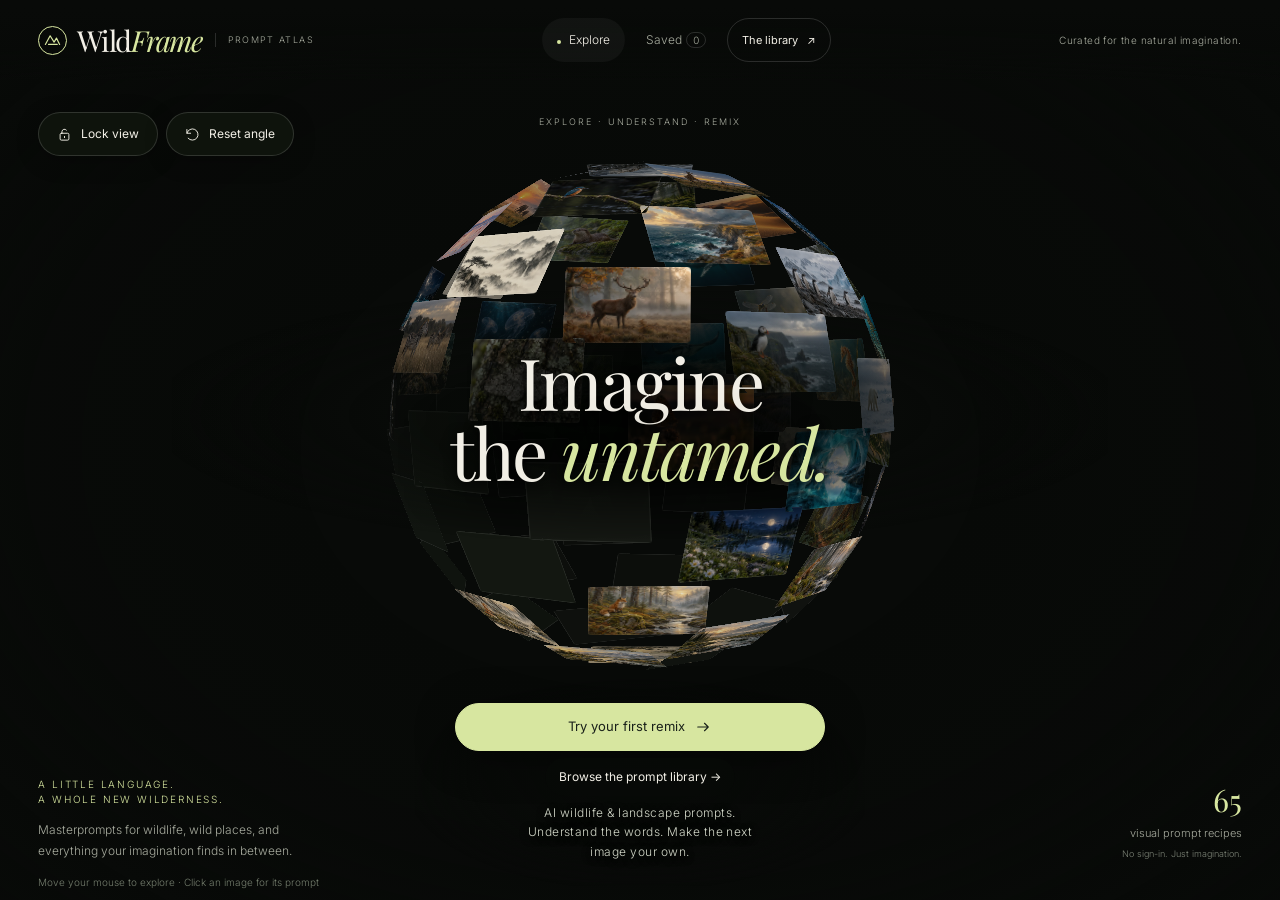
==== commit 5809bb1f: "Fit the atlas to one viewport and retain direct mouse control" ====
--- a/index.html
+++ b/index.html
@@ -60,7 +60,7 @@
 *{box-sizing:border-box;margin:0;padding:0}html{background:var(--bg);scrollbar-gutter:stable}body{background:var(--bg);color:var(--ink);font:300 14px/1.5 var(--sans);min-height:100vh;min-height:100dvh;overflow-x:hidden;-webkit-font-smoothing:antialiased}button,input,select,textarea{font:inherit;color:inherit}button,a,input,select,textarea{-webkit-tap-highlight-color:transparent}button{background:none;border:0;cursor:pointer;touch-action:manipulation}button:disabled{cursor:default;opacity:.4}a{color:inherit;text-decoration:none}img{display:block;max-width:100%}button,a,[role=button]{touch-action:manipulation}button:focus-visible,a:focus-visible,[tabindex]:focus-visible,input:focus-visible,select:focus-visible,textarea:focus-visible{outline:2px solid var(--accent);outline-offset:4px}[hidden]{display:none!important}svg{width:18px;height:18px;fill:none;stroke:currentColor;stroke-width:1.5;stroke-linecap:round;stroke-linejoin:round;flex-shrink:0}.sr-only{position:absolute;width:1px;height:1px;overflow:hidden;clip:rect(0,0,0,0);white-space:nowrap}.skip-link{position:fixed;z-index:500;top:10px;left:16px;background:var(--accent);color:var(--accent-ink);padding:12px 18px;transform:translateY(-150%)}.skip-link:focus{transform:none}
 .button{display:inline-flex;align-items:center;justify-content:center;gap:9px;min-height:44px;padding:11px 18px;border:1px solid var(--line);border-radius:999px;font-size:12px;font-weight:400;line-height:1.3;transition:background .2s,border-color .2s,color .2s}.button:hover{background:#ffffff0b;border-color:#ffffff6b}.button.primary{background:var(--accent);border-color:var(--accent);color:var(--accent-ink)}.button.primary:hover{background:#e7efc4}.button.small{padding:9px 14px;font-size:11px}.button[aria-pressed=true]{background:var(--accent);color:var(--accent-ink);border-color:var(--accent)}.icon-button{min-width:44px;min-height:44px;display:inline-grid;place-items:center;border:1px solid var(--line);border-radius:50%;transition:background .2s}.icon-button:hover{background:#ffffff14}.icon-button[aria-pressed=true]{color:var(--accent);border-color:#d7e6a066}.icon-button[aria-pressed=true] .bookmark{fill:currentColor}.eyebrow{font-size:10px;letter-spacing:.18em;text-transform:uppercase;color:var(--accent)}.muted{color:var(--muted)}.count{font-variant-numeric:tabular-nums;font-size:10px;border:1px solid var(--line);padding:1px 6px;border-radius:20px;margin-left:4px}
 header{position:fixed;inset:0 0 auto;z-index:60;display:flex;align-items:center;justify-content:space-between;gap:24px;padding:calc(18px + env(safe-area-inset-top,0px)) var(--pad) 18px;pointer-events:none}header>*{pointer-events:auto}.brand{display:flex;align-items:center;gap:10px;min-height:44px}.brand-mark{width:29px;height:29px;border:1px solid var(--accent);border-radius:50%;display:grid;place-items:center;color:var(--accent)}.brand-mark svg{width:19px;height:19px}.brand-name{font:400 29px/1 var(--serif);letter-spacing:-.045em}.brand-name em{font-style:italic;color:var(--accent)}.brand small{border-left:1px solid var(--line);padding-left:12px;margin-left:3px;color:var(--muted);font-size:9px;letter-spacing:.15em;text-transform:uppercase}.main-nav{display:flex;align-items:center;gap:6px}.nav-button{font-size:12px;min-height:44px;padding:10px 15px;color:var(--muted);border-radius:999px;white-space:nowrap}.nav-button:hover,.nav-button[aria-current=true]{color:var(--ink);background:#ffffff0a}.nav-button[aria-current=true]::before{content:'';display:inline-block;width:4px;height:4px;background:var(--accent);border-radius:50%;margin-right:8px}.header-note{font-size:10px;color:var(--muted);letter-spacing:.04em}
-#scrolltrack{height:116vh;pointer-events:none}#stage{position:fixed;inset:0;z-index:10;perspective:var(--persp);perspective-origin:50% 50%;overflow:hidden;touch-action:none;cursor:grab;transition:opacity .35s}#stage.dragging{cursor:grabbing}#world,#orb{position:absolute;width:0;height:0;transform-style:preserve-3d}#world{top:50%;left:50%;will-change:transform}#orb{top:0;left:0}#headline{position:absolute;top:0;left:0;width:var(--hw);margin-left:calc(var(--hw)/-2);text-align:center;font:400 clamp(38px,5.8vw,82px)/.98 var(--serif);letter-spacing:-.035em;color:var(--ink);pointer-events:none;user-select:none;text-shadow:0 3px 45px #000a}#headline .inner{position:absolute;top:0;left:0;width:100%;transform:translateY(-50%)}#headline em{font-weight:400;color:var(--accent)}.sphere-card{position:absolute;top:0;left:0;width:var(--cw);height:calc(var(--cw)/1.5);margin-left:calc(var(--cw)/-2);margin-top:calc(var(--cw)/-3);cursor:pointer;user-select:none}.sphere-card figure{position:relative;width:100%;height:100%;overflow:hidden;border-radius:4px;background:#151913;transition:transform .4s var(--ease)}.sphere-card:hover figure{transform:scale(1.04)}.sphere-card img{width:100%;height:100%;object-fit:cover;pointer-events:none;opacity:0;transition:opacity .5s}.sphere-card img.ready{opacity:1}.sphere-card figure::after{content:'';position:absolute;inset:0;background:rgba(8,10,8,var(--d,0));box-shadow:inset 0 0 0 1px #ffffff18;pointer-events:none}.vignette{position:fixed;inset:0;z-index:12;pointer-events:none;background:radial-gradient(ellipse at center,transparent 37%,#080a0820 68%,#080a08bb 100%)}.hero-kicker{position:fixed;z-index:15;top:115px;left:50%;transform:translateX(-50%);white-space:nowrap;font-size:9px;letter-spacing:.22em;color:var(--muted);text-transform:uppercase;pointer-events:none}.hero-description{position:fixed;z-index:25;left:var(--pad);bottom:calc(38px + var(--safe));max-width:260px}.hero-description p:last-child{margin-top:12px;font-size:12px;line-height:1.8;color:var(--muted)}.hero-cta{position:fixed;z-index:25;left:50%;bottom:calc(38px + var(--safe));transform:translateX(-50%);text-align:center}.hero-cta .button{padding:14px 24px;font-size:13px;box-shadow:0 8px 40px #0007}.hero-cta p{font-size:10px;color:var(--muted);margin-top:12px;letter-spacing:.04em}.hero-meta{position:fixed;z-index:25;right:var(--pad);bottom:calc(38px + var(--safe));text-align:right}.hero-meta strong{font:400 31px var(--serif);color:var(--accent)}.hero-meta p{font-size:11px;color:var(--muted);margin-top:5px}.hero-meta small{font-size:9px;color:#7c8376}.hero-layer{transition:opacity .3s}.hero-topic{position:fixed;z-index:20;top:150px;right:var(--pad);display:flex;flex-direction:column;gap:12px}.hero-topic button{font-size:10px;color:var(--muted);text-align:right;min-height:28px;padding:5px 0}.hero-topic button:hover{color:var(--accent)}
+#stage{position:fixed;inset:0;z-index:10;perspective:var(--persp);perspective-origin:50% 50%;overflow:hidden;touch-action:none;cursor:grab;transition:opacity .35s}#stage.dragging{cursor:grabbing}#world,#orb{position:absolute;width:0;height:0;transform-style:preserve-3d}#world{top:50%;left:50%;will-change:transform}#orb{top:0;left:0}#headline{position:absolute;top:0;left:0;width:var(--hw);margin-left:calc(var(--hw)/-2);text-align:center;font:400 clamp(38px,5.8vw,82px)/.98 var(--serif);letter-spacing:-.035em;color:var(--ink);pointer-events:none;user-select:none;text-shadow:0 3px 45px #000a}#headline .inner{position:absolute;top:0;left:0;width:100%;transform:translateY(-50%)}#headline em{font-weight:400;color:var(--accent)}.sphere-card{position:absolute;top:0;left:0;width:var(--cw);height:calc(var(--cw)/1.5);margin-left:calc(var(--cw)/-2);margin-top:calc(var(--cw)/-3);cursor:pointer;user-select:none}.sphere-card figure{position:relative;width:100%;height:100%;overflow:hidden;border-radius:4px;background:#151913;transition:transform .4s var(--ease)}.sphere-card:hover figure{transform:scale(1.04)}.sphere-card img{width:100%;height:100%;object-fit:cover;pointer-events:none;opacity:0;transition:opacity .5s}.sphere-card img.ready{opacity:1}.sphere-card figure::after{content:'';position:absolute;inset:0;background:rgba(8,10,8,var(--d,0));box-shadow:inset 0 0 0 1px #ffffff18;pointer-events:none}.vignette{position:fixed;inset:0;z-index:12;pointer-events:none;background:radial-gradient(ellipse at center,transparent 37%,#080a0820 68%,#080a08bb 100%)}.hero-kicker{position:fixed;z-index:15;top:115px;left:50%;transform:translateX(-50%);white-space:nowrap;font-size:9px;letter-spacing:.22em;color:var(--muted);text-transform:uppercase;pointer-events:none}.hero-description{position:fixed;z-index:25;left:var(--pad);bottom:calc(38px + var(--safe));max-width:260px}.hero-description p:last-child{margin-top:12px;font-size:12px;line-height:1.8;color:var(--muted)}.hero-cta{position:fixed;z-index:25;left:50%;bottom:calc(38px + var(--safe));transform:translateX(-50%);text-align:center}.hero-cta .button{padding:14px 24px;font-size:13px;box-shadow:0 8px 40px #0007}.hero-cta p{font-size:10px;color:var(--muted);margin-top:12px;letter-spacing:.04em}.hero-meta{position:fixed;z-index:25;right:var(--pad);bottom:calc(38px + var(--safe));text-align:right}.hero-meta strong{font:400 31px var(--serif);color:var(--accent)}.hero-meta p{font-size:11px;color:var(--muted);margin-top:5px}.hero-meta small{font-size:9px;color:#7c8376}.hero-layer{transition:opacity .3s}.hero-topic{position:fixed;z-index:20;top:150px;right:var(--pad);display:flex;flex-direction:column;gap:12px}.hero-topic button{font-size:10px;color:var(--muted);text-align:right;min-height:28px;padding:5px 0}.hero-topic button:hover{color:var(--accent)}
 body.library-view header{background:linear-gradient(var(--bg) 78%,transparent)}body.library-view #stage,body.library-view .hero-layer,body.library-view .vignette{opacity:0;pointer-events:none}#library{position:fixed;inset:0;z-index:30;background:var(--bg);overflow:auto;padding:125px var(--pad) 45px;overscroll-behavior:contain}#library:not(.open){visibility:hidden;pointer-events:none}.library-heading{display:flex;align-items:flex-end;justify-content:space-between;gap:25px;max-width:1680px;margin:0 auto 34px}.library-heading h1{font:400 clamp(35px,5vw,66px)/1.05 var(--serif);letter-spacing:-.025em;margin-top:12px}.library-heading h1 em{color:var(--accent);font-weight:400}.library-heading p:not(.eyebrow){color:var(--muted);font-size:12px;line-height:1.8;max-width:420px}.library-stat{display:flex;gap:28px;align-items:center}.library-stat strong{display:block;font:400 27px var(--serif);color:var(--ink)}.library-stat span{font-size:10px;color:var(--muted)}.library-tools{max-width:1680px;margin:auto;display:flex;gap:14px;align-items:center;flex-wrap:wrap;padding:0 0 22px;border-bottom:1px solid var(--line)}.search{display:flex;align-items:center;gap:10px;flex:1;min-width:200px;max-width:420px;height:46px;padding:0 15px;background:#11150f;border:1px solid var(--line);border-radius:8px}.search svg{color:var(--muted)}.search input{border:0;outline:0;background:none;min-width:0;width:100%;font-size:14px}.search:focus-within{outline:1px solid var(--accent);outline-offset:2px}.search input::placeholder{color:#838b7b}.category-tabs{display:flex;gap:5px;flex-wrap:wrap}.category-tabs button{font-size:11px;min-height:44px;padding:8px 12px;border:1px solid transparent;border-radius:999px;color:var(--muted)}.category-tabs button:hover{color:var(--ink)}.category-tabs button[aria-pressed=true]{color:var(--accent);background:#d7e6a00c;border-color:#d7e6a040}.style-control{margin-left:auto}.style-control select{min-height:44px;padding:9px 30px 9px 12px;background:#11150f;border:1px solid var(--line);border-radius:7px;font-size:11px}.results-bar{max-width:1680px;margin:20px auto;display:flex;align-items:center;justify-content:space-between;gap:12px;font-size:10px;color:var(--muted)}.text-button{font-size:11px;min-height:36px;padding:6px 0;color:var(--accent);text-decoration:underline;text-underline-offset:4px}.recipe-grid{display:grid;grid-template-columns:repeat(4,minmax(0,1fr));gap:32px 20px;max-width:1680px;margin:0 auto}.recipe-card{min-width:0}.image-wrap{position:relative;aspect-ratio:3/2;border-radius:6px;overflow:hidden;background:#141a12}.open-recipe{display:block;width:100%;text-align:left}.open-recipe img{width:100%;height:100%;object-fit:cover;aspect-ratio:3/2;transition:transform .55s var(--ease),opacity .35s}.open-recipe:hover img{transform:scale(1.045)}.image-wrap::after{content:'';position:absolute;inset:50% 0 0;background:linear-gradient(transparent,#0006);pointer-events:none}.image-tag{position:absolute;bottom:12px;left:12px;z-index:1;color:#fff;font-size:9px;letter-spacing:.04em;padding:5px 8px;background:#0009;border:1px solid #ffffff26;border-radius:5px;pointer-events:none}.card-save{position:absolute;right:10px;top:10px;z-index:2;background:#080a08b0;min-width:36px;min-height:36px;color:#fff;backdrop-filter:blur(5px)}.card-copy{min-width:36px;min-height:36px;border:0}.recipe-info{display:flex;justify-content:space-between;gap:8px;margin-top:13px;align-items:flex-start}.recipe-info h2{font:400 clamp(16px,1.4vw,21px)/1.25 var(--serif);letter-spacing:-.01em}.recipe-info .title-button{text-align:left}.recipe-info .title-button:hover{color:var(--accent)}.recipe-info p{color:var(--muted);font-size:10px;margin-top:6px}.recipe-tags{display:flex;gap:7px;flex-wrap:wrap;font-size:9px;color:#87917e;margin-top:10px}.recipe-tags span::before{content:'#';color:#5e6b55}.source-pin{position:absolute;right:12px;bottom:13px;z-index:2;font-size:8px;letter-spacing:.05em;color:#e8eed7;pointer-events:none}.empty-state{padding:85px 20px;text-align:center}.empty-state h2{font:400 30px var(--serif);margin-bottom:12px}.empty-state p{color:var(--muted);font-size:13px;line-height:1.7;margin:0 auto 20px;max-width:400px}.library-footer{max-width:1680px;margin:55px auto 0;border-top:1px solid var(--line);padding-top:22px;display:flex;justify-content:space-between;gap:24px;font-size:10px;line-height:1.8;color:var(--muted)}.library-footer p{max-width:560px}
 .overlay{position:fixed;inset:0;z-index:100;background:#050705e8;overflow:auto;overscroll-behavior:contain;padding:28px var(--pad) calc(28px + var(--safe))}.overlay:not(.open){visibility:hidden;pointer-events:none}.dialog-shell{max-width:1300px;margin:0 auto;background:var(--panel);border:1px solid var(--line);border-radius:16px;overflow:hidden;box-shadow:0 35px 140px #0008}.dialog-top{display:flex;align-items:center;justify-content:space-between;gap:12px;padding:14px 22px;border-bottom:1px solid var(--line);position:sticky;top:-28px;z-index:8;background:#10130ff5}.dialog-top .eyebrow{font-size:9px}.dialog-top .close-button{min-height:40px;padding:8px 14px}.dialog-body{display:grid;grid-template-columns:minmax(0,1.08fr) minmax(0,1fr)}.prompt-visual{position:relative;padding:24px;background:#090c08;min-width:0}.prompt-visual img{width:100%;height:clamp(250px,44vh,540px);object-fit:contain;background:#070907;border-radius:6px}.visual-caption{display:flex;justify-content:space-between;gap:12px;font-size:9px;color:var(--muted);margin-top:12px}.visual-note{font-size:12px;line-height:1.8;color:var(--muted);margin-top:23px;max-width:50ch}.visual-note strong{color:var(--accent);font-weight:400}.visual-parameters{display:grid;grid-template-columns:repeat(3,1fr);gap:10px;margin-top:23px;border-top:1px solid var(--line);padding-top:18px}.visual-parameters dt{font-size:8px;text-transform:uppercase;letter-spacing:.15em;color:#7f8975}.visual-parameters dd{font-size:11px;color:var(--ink);margin-top:6px}.prompt-content{padding:26px 28px;border-left:1px solid var(--line);min-width:0}.prompt-content h2{font:400 clamp(28px,3vw,43px)/1.08 var(--serif);letter-spacing:-.025em;margin:12px 0 15px}.badge{display:inline-flex;align-items:center;gap:6px;font-size:9px;padding:5px 9px;border-radius:5px;background:#d7e6a010;border:1px solid #d7e6a032;color:var(--accent)}.source-note{font-size:11px;line-height:1.7;color:var(--muted);margin:12px 0 20px}.section-label{font-size:9px;text-transform:uppercase;letter-spacing:.15em;color:var(--muted);margin-bottom:10px;display:flex;justify-content:space-between;align-items:center}.section-label span:last-child{font-size:8px;letter-spacing:.03em;text-transform:none;color:#737f6a}.prompt-text{width:100%;min-height:250px;padding:16px;background:#080b07;border:1px solid #d7e6a026;border-radius:8px;resize:vertical;font:400 12px/1.85 ui-monospace,SFMono-Regular,Consolas,monospace;color:#d5ddc9}.prompt-text:focus{border-color:var(--accent)}.prompt-actions{display:flex;gap:8px;flex-wrap:wrap;margin-top:14px}.prompt-actions .primary{flex:1}.prompt-actions .button{font-size:11px}.negative-box{border-top:1px solid var(--line);margin-top:22px;padding-top:16px}.negative-box summary{font-size:11px;color:var(--muted);cursor:pointer;min-height:36px;padding:6px 0}.negative-box p{font:400 11px/1.8 ui-monospace,monospace;color:#99a58c;margin-top:9px}.negative-box button{margin-top:7px}.insight{margin-top:22px;padding:14px 16px;border-left:2px solid var(--accent);background:#d7e6a005}.insight h3{font-size:10px;font-weight:400;color:var(--accent);margin-bottom:6px}.insight p{font-size:11px;line-height:1.8;color:var(--muted)}.prompt-navigation{display:flex;justify-content:space-between;align-items:center;gap:12px;padding:16px 24px;border-top:1px solid var(--line);font-size:10px;color:var(--muted)}.prompt-navigation button{min-height:40px;padding:8px 14px;font-size:11px}.status-line{min-height:20px;font-size:11px;line-height:1.7;color:var(--accent);margin-top:10px}
 #studio{z-index:120}.studio-shell{max-width:1180px}.studio-heading{padding:25px 28px 0}.studio-heading h2{font:400 clamp(28px,3.5vw,44px)/1.1 var(--serif);margin:9px 0}.studio-heading p{font-size:12px;color:var(--muted);line-height:1.8;max-width:75ch}.studio-grid{display:grid;grid-template-columns:1fr 1fr;gap:35px;padding:28px}.studio-fields{display:grid;grid-template-columns:1fr 1fr;gap:18px 14px;align-content:start}.field-wide{grid-column:1/-1}.field label{display:block;font-size:10px;color:var(--muted);margin-bottom:8px}.field input,.field select,.field textarea{display:block;width:100%;min-height:45px;padding:11px 12px;border:1px solid var(--line);border-radius:7px;background:#090d08;font-size:14px}.field textarea{min-height:90px;resize:vertical}.field p{font-size:10px;line-height:1.7;color:#7f8b73;margin-top:7px}.studio-preview{min-width:0}.studio-preview .prompt-text{min-height:365px}.studio-source{display:flex;gap:12px;align-items:center;padding:12px;border:1px solid var(--line);border-radius:8px;margin-bottom:18px}.studio-source img{width:70px;height:52px;object-fit:cover;border-radius:4px}.studio-source strong{display:block;font-size:11px;font-weight:400}.studio-source p{font-size:9px;color:var(--muted);margin-top:4px}.studio-disclaimer{font-size:10px;color:var(--muted);line-height:1.8;margin-top:15px}.saved-variation{margin-top:16px;border-top:1px solid var(--line);padding-top:12px}.saved-variation button{font-size:10px;color:var(--accent);min-height:36px;padding:7px 0}.copy-fallback{margin-top:12px;padding:12px;border:1px solid var(--accent);border-radius:7px;color:var(--muted);font-size:11px;line-height:1.7}.copy-fallback textarea{display:block;width:100%;height:95px;margin-top:10px;padding:10px;background:#080b07;color:var(--ink);border:1px solid var(--line);font-size:12px}.toast{position:fixed;z-index:300;left:50%;bottom:calc(24px + var(--safe));transform:translate(-50%,12px);max-width:min(600px,calc(100vw - 28px));background:var(--accent);color:var(--accent-ink);border-radius:9px;padding:12px 18px;font-size:12px;line-height:1.6;box-shadow:0 15px 50px #0008;opacity:0;pointer-events:none;transition:opacity .2s,transform .2s}.toast.visible{opacity:1;transform:translate(-50%,0)}.load-note{position:fixed;bottom:10px;left:var(--pad);z-index:14;font-size:8px;color:#747d6d;pointer-events:none}
@@ -174,6 +174,9 @@
 @media(hover:hover) and (pointer:fine) and (prefers-reduced-motion:no-preference){#stage{cursor:default}#stage.dragging{cursor:grabbing}.load-note{font-size:10px}}
 
 /* Atlas interaction tools inherit WildFrame's type, palette and icon family. */
+html{overflow:hidden;scrollbar-gutter:auto}body{height:100dvh;overflow:hidden}
+#world{top:var(--sphere-y,50%)}#headline{top:var(--sphere-y,50%);font-size:clamp(38px,5.6vw,80px)}
+#stage{cursor:default}#stage.dragging{cursor:grabbing}
 .atlas-controls{position:fixed;z-index:26;left:var(--pad);top:112px;display:flex;gap:8px}
 .atlas-controls .button{background:#10150ee8;backdrop-filter:blur(10px);font-size:12px;box-shadow:0 5px 22px #0004}
 .atlas-controls .button[aria-pressed=true]{background:var(--accent);color:var(--accent-ink)}
@@ -212,6 +215,7 @@
  .library-discovery .search input{font-size:16px}
 }
 @media(max-width:520px){
+ #headline{font-size:clamp(32px,10vw,40px)}
  .atlas-controls{top:119px;gap:7px}.atlas-controls .button{padding:10px 14px;font-size:11px}
  .hero-cta p{font-size:12px;color:#d2d7c8}
  .library-heading{padding-top:105px}.library-discovery{padding:10px 0}.library-discovery .style-control{width:140px}
@@ -219,7 +223,8 @@
  .filter-chip{padding:7px 11px;font-size:11px}.filter-chip span:first-child{max-width:21ch}
  .active-filters{gap:6px;margin-top:6px}
 }
-@media(max-height:520px) and (min-width:521px){.atlas-controls{top:88px;left:var(--pad);transform:none}.sphere-preview{top:142px}}
+@media(max-height:650px) and (orientation:portrait){.hero-kicker,.hero-cta p{display:none}.atlas-controls{top:88px}.hero-cta{bottom:16px}}
+@media(max-height:520px) and (min-width:521px){.atlas-controls{top:88px;left:var(--pad);transform:none}.sphere-preview{top:142px}#headline{font-size:clamp(26px,8.5vh,36px)}}
 @media(prefers-reduced-motion:reduce){.sphere-card figure{transition:none}}
 
 </style>
@@ -228,12 +233,10 @@
 <svg class="sr-only" aria-hidden="true"><defs><symbol id="icon-copy" viewBox="0 0 24 24"><rect x="8" y="8" width="12" height="12" rx="2"/><path d="M16 8V4H4v12h4"/></symbol><symbol id="icon-bookmark" viewBox="0 0 24 24"><path class="bookmark" d="M6 3h12v18l-6-4-6 4z"/></symbol><symbol id="icon-search" viewBox="0 0 24 24"><circle cx="10.5" cy="10.5" r="6.5"/><path d="m16 16 5 5"/></symbol><symbol id="icon-arrow" viewBox="0 0 24 24"><path d="M5 12h14m-5-5 5 5-5 5"/></symbol><symbol id="icon-mark" viewBox="0 0 24 24"><path d="m3 17 6-11 5 8 3-5 4 8M7 17h11"/></symbol><symbol id="icon-lock" viewBox="0 0 24 24"><rect x="5" y="10" width="14" height="11" rx="2"/><path d="M8 10V7a4 4 0 0 1 8 0v3m-4 5v2"/></symbol><symbol id="icon-unlock" viewBox="0 0 24 24"><rect x="5" y="10" width="14" height="11" rx="2"/><path d="M8 10V7a4 4 0 0 1 7-2m-3 10v2"/></symbol><symbol id="icon-reset" viewBox="0 0 24 24"><path d="M3 10a9 9 0 1 1 2 8M3 4v6h6"/></symbol></defs></svg>
 <a href="#library" class="skip-link" id="skipLibrary">Skip to prompt library</a>
 <header><a href="#" class="brand" id="homeLink" aria-label="WildFrame home"><span class="brand-mark"><svg aria-hidden="true"><use href="#icon-mark"/></svg></span><span class="brand-name">Wild<em>Frame</em></span><small>Prompt Atlas</small></a><nav class="main-nav" aria-label="Main navigation"><button id="exploreNav" class="nav-button" aria-current="true">Explore</button><button id="savedNav" class="nav-button"><span class="saved-label">Saved</span><span class="count" id="savedCount">0</span></button><button id="libraryNav" class="button small">The library <span aria-hidden="true">↗</span></button></nav><span class="header-note">Curated for the natural imagination.</span></header>
-<div id="scrolltrack"></div>
 <main id="stage" aria-label="Interactive visual prompt atlas" aria-describedby="sphereHelp" tabindex="0"><div id="world"><div id="orb"></div></div><h1 id="headline"><span class="inner">Imagine<br>the <em>untamed.</em></span></h1></main>
 <div class="vignette"></div>
 <p class="hero-kicker hero-layer">Explore · Understand · Remix</p>
 <aside class="hero-description hero-layer"><p class="eyebrow">A little language.<br>A whole new wilderness.</p><p>Masterprompts for wildlife, wild places, and everything your imagination finds in between.</p></aside>
-<div class="hero-topic hero-layer" aria-label="Browse by subject"><button data-topic="Wildlife">01 / Wildlife</button><button data-topic="Landscapes">02 / Landscapes</button><button data-topic="Macro">03 / Small worlds</button><button data-topic="Underwater">04 / Beneath the surface</button></div>
 <div class="hero-cta hero-layer"><button class="button primary" id="startJourney">Try your first remix <svg aria-hidden="true"><use href="#icon-arrow"/></svg></button><button class="button" id="browsePrompts">Browse the prompt library →</button><p>AI wildlife &amp; landscape prompts.<br>Understand the words. Make the next image your own.</p></div>
 <aside class="hero-meta hero-layer"><strong id="heroCount">65</strong><p>visual prompt recipes</p><small>No sign-in. Just imagination.</small></aside>
 <p class="load-note hero-layer" id="loadNote" role="status">Preparing your atlas…</p>
@@ -1517,7 +1520,7 @@
 }
 function updateAtlasHint(){
  if(loaded<sphereRecipes.length)return;
- $('#loadNote').textContent=sphereLocked?'View locked · Select an image, or unlock to turn':coarse.matches||reduced.matches?'Drag to explore · Tap an image for its prompt':'Move your mouse to explore · Click an image for its prompt';
+ $('#loadNote').textContent=sphereLocked?'View locked · Select an image, or unlock to turn':coarse.matches?'Drag to explore · Tap an image for its prompt':'Move your mouse to explore · Click an image for its prompt';
 }
 function initializeAtlasUx(){
  $('#lockSphere').addEventListener('click',()=>{
@@ -1525,7 +1528,7 @@
   $('#sphereStatus').textContent=sphereLocked?'View locked. Images remain available to open.':'View unlocked.';
  });
  $('#resetSphere').addEventListener('click',()=>{
-  resetHoverMotion();hideSpherePreview();velocityX=velocityY=0;yaw=0;pitch=-4;camZ=0;scrollTo(0,0);renderStamp='';wake();
+  resetHoverMotion();hideSpherePreview();velocityX=velocityY=0;yaw=0;pitch=-4;renderStamp='';wake();
   $('#sphereStatus').textContent='Initial angle restored.'+(sphereLocked?' View remains locked.':'');
  });
  stage.addEventListener('pointermove',queueSpherePreview);
@@ -1595,7 +1598,7 @@
 let saved=new Set();const savedData=readStore('wildframe:saved:v1',readStore('ethan-vale:saved',[]));if(Array.isArray(savedData))saved=new Set(savedData.filter(id=>byId.has(id)));
 let category='All',style='All',savedOnly=false,visibleIds=libraryRecipes.map(recipe=>recipe.id),activeId=null,browseIds=[],returnFocus=null,studioSeed=null,toastTimer=0;
 const vectors=[],sphereCards=[],thumbs=new Map(),blobURLs=[];
-let R=300,perspective=1150,yaw=0,pitch=-4,camZ=0,velocityX=0,velocityY=0,pointer=null,raf=0,lastFrame=0,lastWidth=0,lastHeight=0,renderStamp='',imageToken=0;
+let R=300,perspective=1150,yaw=0,pitch=-4,velocityX=0,velocityY=0,pointer=null,raf=0,lastFrame=0,lastWidth=0,lastHeight=0,renderStamp='',imageToken=0;
 let hoverPoint=null,hoverAim=null;
 function resetHoverMotion(){hoverPoint=null;hoverAim=null}
 const icon=name=>{const svg=document.createElementNS('http://www.w3.org/2000/svg','svg'),use=document.createElementNS('http://www.w3.org/2000/svg','use');svg.setAttribute('aria-hidden','true');use.setAttribute('href','#icon-'+name);svg.append(use);return svg};
@@ -1708,23 +1711,37 @@
  const card=document.createElement('div');card.className='sphere-card';card.dataset.id=recipe.id;card.tabIndex=-1;card.setAttribute('role','button');card.setAttribute('aria-label','Open masterprompt: '+recipe.title);const figure=document.createElement('figure'),image=document.createElement('img');image.alt=recipe.subject;image.draggable=false;figure.append(image);card.append(figure);orb.append(card);sphereCards.push(card);
 });
 function wake(){if(!raf&&!document.hidden)raf=requestAnimationFrame(frame)}
-function layout(force=false){const w=innerWidth,h=innerHeight;if(!force&&Math.abs(w-lastWidth)<20&&Math.abs(h-lastHeight)<20)return;lastWidth=w;lastHeight=h;R=Math.max(w<=380?108:w<=640?120:155,Math.min(480,h*(w<=380?.38:w<=640?.42:.46),w*(w<=380?.48:w<=640?.52:.58)));root.style.setProperty('--cw',Math.round(Math.max(68,R*(w<=640?.39:.42)))+'px');perspective=w<=380?620:w<=640?760:w<=900?920:1150;root.style.setProperty('--persp',perspective+'px');sphereCards.forEach((card,i)=>{const v=vectors[i];card.style.transform=`translate3d(${v.x*R}px,${-v.y*R}px,${v.z*R}px) rotateY(${v.lon}deg) rotateX(${v.lat}deg)`});renderStamp='';wake()}
+function layout(force=false){
+ const w=innerWidth,h=innerHeight;if(!force&&w===lastWidth&&h===lastHeight)return;lastWidth=w;lastHeight=h;
+ const controls=$('.atlas-controls').getBoundingClientRect(),kicker=$('.hero-kicker').getBoundingClientRect();
+ const top=Math.max($('header').getBoundingClientRect().bottom+16,kicker.height?kicker.bottom+16:0,controls.left<w/2&&controls.right>w/2?controls.bottom+16:0);
+ const bottom=$('.hero-cta').getBoundingClientRect().top-16;
+ // Leave room for perspective and tangent cards, with the whole atlas in view.
+ R=Math.max(44,Math.min(300,h*.28,w*.4,(bottom-top)/2/1.12));
+ root.style.setProperty('--sphere-y',((top+bottom)/2)+'px');
+ root.style.setProperty('--cw',Math.round(Math.max(68,R*(w<=640?.39:.42)))+'px');
+ perspective=w<=380?620:w<=640?760:w<=900?920:1150;root.style.setProperty('--persp',perspective+'px');
+ sphereCards.forEach((card,i)=>{const v=vectors[i];card.style.transform=`translate3d(${v.x*R}px,${-v.y*R}px,${v.z*R}px) rotateY(${v.lon}deg) rotateX(${v.lat}deg)`});renderStamp='';wake();
+}
 function frame(time){
  raf=0;const dt=lastFrame?clamp((time-lastFrame)/16.667,.25,2):1;lastFrame=time;const paused=sphereLocked||library.classList.contains('open')||dialog.classList.contains('open')||studio.classList.contains('open')||experiments.classList.contains('open');
  if(!pointer&&!paused){
-  if(reduced.matches){velocityX=velocityY=0;resetHoverMotion()}
+  if(reduced.matches){velocityX=velocityY=0;hoverAim=null}
   if(hoverAim){const follow=1-Math.pow(.84,dt);yaw+=(hoverAim.yaw-yaw)*follow;pitch+=(hoverAim.pitch-pitch)*follow;if(Math.abs(hoverAim.yaw-yaw)<.005&&Math.abs(hoverAim.pitch-pitch)<.005){yaw=hoverAim.yaw;pitch=hoverAim.pitch;hoverAim=null}}
   else{const decay=Math.pow(.94,dt),travel=(1-decay)/.06;yaw+=velocityX*travel;pitch+=velocityY*travel;velocityX*=decay;velocityY*=decay;if(Math.abs(velocityX)<.002)velocityX=0;if(Math.abs(velocityY)<.002)velocityY=0}
  }
- const bounded=clamp(pitch,-32,32);if(bounded!==pitch)velocityY=0;pitch=bounded;const p=clamp(scrollY/(innerHeight*.16),0,1),target=p*Math.min(64,R*.12);if(!paused){camZ=reduced.matches?target:camZ+(target-camZ)*(1-Math.pow(.925,dt));if(Math.abs(target-camZ)<.01)camZ=target}
- const stamp=[pitch.toFixed(4),yaw.toFixed(4),camZ.toFixed(4),R,p.toFixed(3),activeId].join('|');
- if(stamp!==renderStamp){renderStamp=stamp;world.style.transform=`translateZ(${camZ}px) rotateY(${yaw}deg) rotateX(${pitch}deg)`;headline.style.opacity=1-p*.4;const sinX=Math.sin(pitch*radians),cosX=Math.cos(pitch*radians),sinY=Math.sin(yaw*radians),cosY=Math.cos(yaw*radians);vectors.forEach((v,i)=>{const zf=-v.x*sinY+(-v.y*sinX+v.z*cosX)*cosY,base=.14+.86*Math.pow(clamp((zf+1)/2,0,1),.85);let dim=(1-Math.min(1,p*1.6))*(1-base);if(activeId)dim=Math.min(.95,dim+.72);const value=dim.toFixed(3);if(sphereCards[i]._d!==value){sphereCards[i].style.setProperty('--d',value);sphereCards[i]._d=value}})}
- if(!paused&&(hoverAim||Math.abs(velocityX)>0||Math.abs(velocityY)>0||Math.abs(target-camZ)>.01))wake();else lastFrame=0;
+ const bounded=clamp(pitch,-32,32);if(bounded!==pitch)velocityY=0;pitch=bounded;
+ const stamp=[pitch.toFixed(4),yaw.toFixed(4),R,activeId].join('|');
+ if(stamp!==renderStamp){renderStamp=stamp;world.style.transform=`translateZ(0px) rotateY(${yaw}deg) rotateX(${pitch}deg)`;const sinX=Math.sin(pitch*radians),cosX=Math.cos(pitch*radians),sinY=Math.sin(yaw*radians),cosY=Math.cos(yaw*radians);vectors.forEach((v,i)=>{const zf=-v.x*sinY+(-v.y*sinX+v.z*cosX)*cosY,base=.14+.86*Math.pow(clamp((zf+1)/2,0,1),.85);let dim=1-base;if(activeId)dim=Math.min(.95,dim+.72);const value=dim.toFixed(3);if(sphereCards[i]._d!==value){sphereCards[i].style.setProperty('--d',value);sphereCards[i]._d=value}})}
+ if(!paused&&(hoverAim||Math.abs(velocityX)>0||Math.abs(velocityY)>0))wake();else lastFrame=0;
 }
 function followMouse(event){
- if(event.pointerType!=='mouse'||event.buttons||coarse.matches||reduced.matches||sphereLocked||stage.inert)return;
+ if(event.pointerType!=='mouse'||event.buttons||sphereLocked||stage.inert)return;
  const current={x:event.clientX,y:event.clientY};
- if(hoverPoint){const dx=current.x-hoverPoint.x,dy=current.y-hoverPoint.y;if(dx||dy){hoverAim={yaw:(hoverAim?.yaw??yaw)+dx*.08,pitch:clamp((hoverAim?.pitch??pitch)-dy*.06,-32,32)};velocityX=velocityY=0;wake()}}
+ if(hoverPoint){const dx=current.x-hoverPoint.x,dy=current.y-hoverPoint.y;if(dx||dy){const aim={yaw:(hoverAim?.yaw??yaw)+dx*.08,pitch:clamp((hoverAim?.pitch??pitch)-dy*.06,-32,32)};
+  // Keep deliberate mouse input available with reduced motion, without easing.
+  if(reduced.matches){yaw=aim.yaw;pitch=aim.pitch;hoverAim=null}else hoverAim=aim;
+  velocityX=velocityY=0;wake()}}
  hoverPoint=current;
 }
 stage.addEventListener('pointerenter',event=>{if(event.pointerType==='mouse')hoverPoint={x:event.clientX,y:event.clientY}});
@@ -1735,7 +1752,7 @@
 function endPointer(event,cancel=false){if(!pointer||pointer.id!==event.pointerId)return;const start=pointer;pointer=null;stage.classList.remove('dragging');if(stage.hasPointerCapture(event.pointerId))stage.releasePointerCapture(event.pointerId);if(cancel||reduced.matches||sphereLocked||event.timeStamp-start.time>100)velocityX=velocityY=0;if(!cancel&&start.distance<(coarse.matches?14:6)&&start.card){velocityX=velocityY=0;openPrompt(start.card.dataset.id,start.card)}wake()}
 stage.addEventListener('pointerup',event=>endPointer(event));stage.addEventListener('pointercancel',event=>endPointer(event,true));stage.addEventListener('lostpointercapture',event=>endPointer(event,true));
 addEventListener('blur',()=>{resetHoverMotion();velocityX=velocityY=0});
-addEventListener('scroll',()=>{hideSpherePreview();if(scrollY>innerHeight*.16+1)scrollTo(0,innerHeight*.16);wake()},{passive:true});addEventListener('resize',()=>layout());addEventListener('orientationchange',()=>setTimeout(()=>layout(true),220));if(window.visualViewport)visualViewport.addEventListener('resize',()=>layout());document.addEventListener('visibilitychange',()=>{resetHoverMotion();if(document.hidden){cancelAnimationFrame(raf);raf=0;lastFrame=0;velocityX=velocityY=0}else wake()});reduced.addEventListener('change',()=>{resetHoverMotion();velocityX=velocityY=0;wake()});
+addEventListener('resize',()=>layout());addEventListener('orientationchange',()=>setTimeout(()=>layout(true),220));if(window.visualViewport)visualViewport.addEventListener('resize',()=>layout());document.fonts?.ready.then(()=>layout(true));document.addEventListener('visibilitychange',()=>{resetHoverMotion();if(document.hidden){cancelAnimationFrame(raf);raf=0;lastFrame=0;velocityX=velocityY=0}else wake()});reduced.addEventListener('change',()=>{resetHoverMotion();velocityX=velocityY=0;wake()});
 function downscale(image,max){if(image.naturalWidth<=max)return Promise.resolve(image.src);return new Promise(resolve=>{try{const canvas=document.createElement('canvas');canvas.width=max;canvas.height=Math.round(image.naturalHeight*max/image.naturalWidth);canvas.getContext('2d').drawImage(image,0,0,canvas.width,canvas.height);canvas.toBlob(blob=>{if(!blob)return resolve(image.src);const url=URL.createObjectURL(blob);blobURLs.push(url);resolve(url)},'image/webp',.86)}catch{resolve(image.src)}})}
 let loaded=0;const queue=sphereRecipes.map((recipe,i)=>i).sort((a,b)=>vectors[b].z-vectors[a].z);
 async function loadThumbnail(i){return new Promise(resolve=>{const recipe=sphereRecipes[i],image=new Image();image.crossOrigin='anonymous';image.decoding='async';let settled=false;const finish=url=>{if(settled)return;settled=true;clearTimeout(timer);thumbs.set(recipe.id,url);const cardImage=sphereCards[i].querySelector('img');cardImage.onload=()=>cardImage.classList.add('ready');cardImage.src=url;loaded++;if(loaded===sphereRecipes.length)updateAtlasHint();else $('#loadNote').textContent=`${loaded} / ${sphereRecipes.length} previews ready`;resolve()};const timer=setTimeout(()=>finish(recipe.thumb),8000);image.onload=async()=>finish(await downscale(image,innerWidth<=640?520:760));image.onerror=()=>finish(recipe.thumb);image.src=recipe.thumb})}
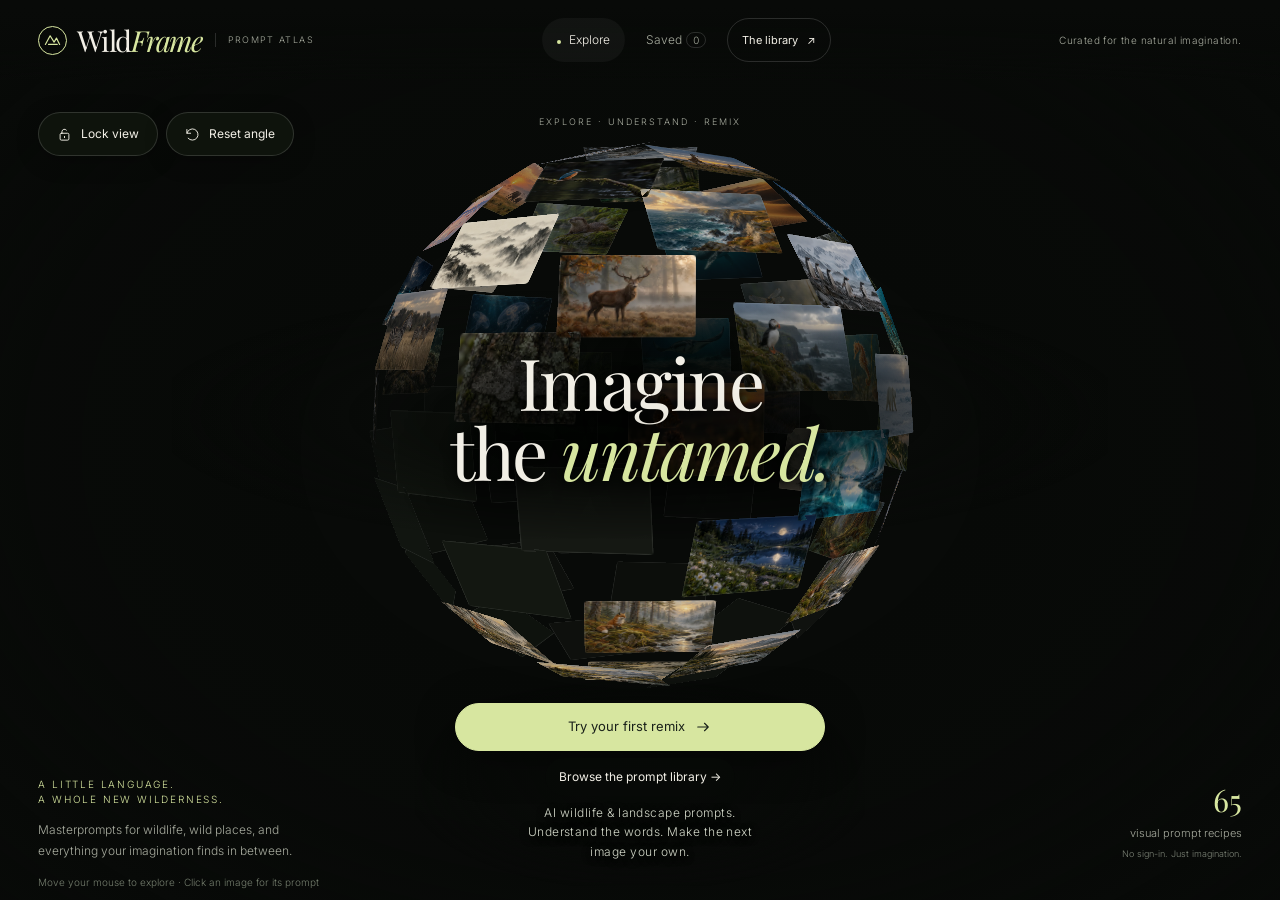
==== commit 35aacdd8: "Slightly enlarge the globe and double mouse sensitivity" ====
--- a/index.html
+++ b/index.html
@@ -1714,10 +1714,10 @@
 function layout(force=false){
  const w=innerWidth,h=innerHeight;if(!force&&w===lastWidth&&h===lastHeight)return;lastWidth=w;lastHeight=h;
  const controls=$('.atlas-controls').getBoundingClientRect(),kicker=$('.hero-kicker').getBoundingClientRect();
- const top=Math.max($('header').getBoundingClientRect().bottom+16,kicker.height?kicker.bottom+16:0,controls.left<w/2&&controls.right>w/2?controls.bottom+16:0);
- const bottom=$('.hero-cta').getBoundingClientRect().top-16;
+ const top=Math.max($('header').getBoundingClientRect().bottom+8,kicker.height?kicker.bottom+8:0,controls.left<w/2&&controls.right>w/2?controls.bottom+8:0);
+ const bottom=$('.hero-cta').getBoundingClientRect().top-8;
  // Leave room for perspective and tangent cards, with the whole atlas in view.
- R=Math.max(44,Math.min(300,h*.28,w*.4,(bottom-top)/2/1.12));
+ R=Math.max(44,Math.min(330,h*.31,w*.44,(bottom-top)/2/1.08));
  root.style.setProperty('--sphere-y',((top+bottom)/2)+'px');
  root.style.setProperty('--cw',Math.round(Math.max(68,R*(w<=640?.39:.42)))+'px');
  perspective=w<=380?620:w<=640?760:w<=900?920:1150;root.style.setProperty('--persp',perspective+'px');
@@ -1738,7 +1738,7 @@
 function followMouse(event){
  if(event.pointerType!=='mouse'||event.buttons||sphereLocked||stage.inert)return;
  const current={x:event.clientX,y:event.clientY};
- if(hoverPoint){const dx=current.x-hoverPoint.x,dy=current.y-hoverPoint.y;if(dx||dy){const aim={yaw:(hoverAim?.yaw??yaw)+dx*.08,pitch:clamp((hoverAim?.pitch??pitch)-dy*.06,-32,32)};
+ if(hoverPoint){const dx=current.x-hoverPoint.x,dy=current.y-hoverPoint.y;if(dx||dy){const aim={yaw:(hoverAim?.yaw??yaw)+dx*.16,pitch:clamp((hoverAim?.pitch??pitch)-dy*.12,-32,32)};
   // Keep deliberate mouse input available with reduced motion, without easing.
   if(reduced.matches){yaw=aim.yaw;pitch=aim.pitch;hoverAim=null}else hoverAim=aim;
   velocityX=velocityY=0;wake()}}
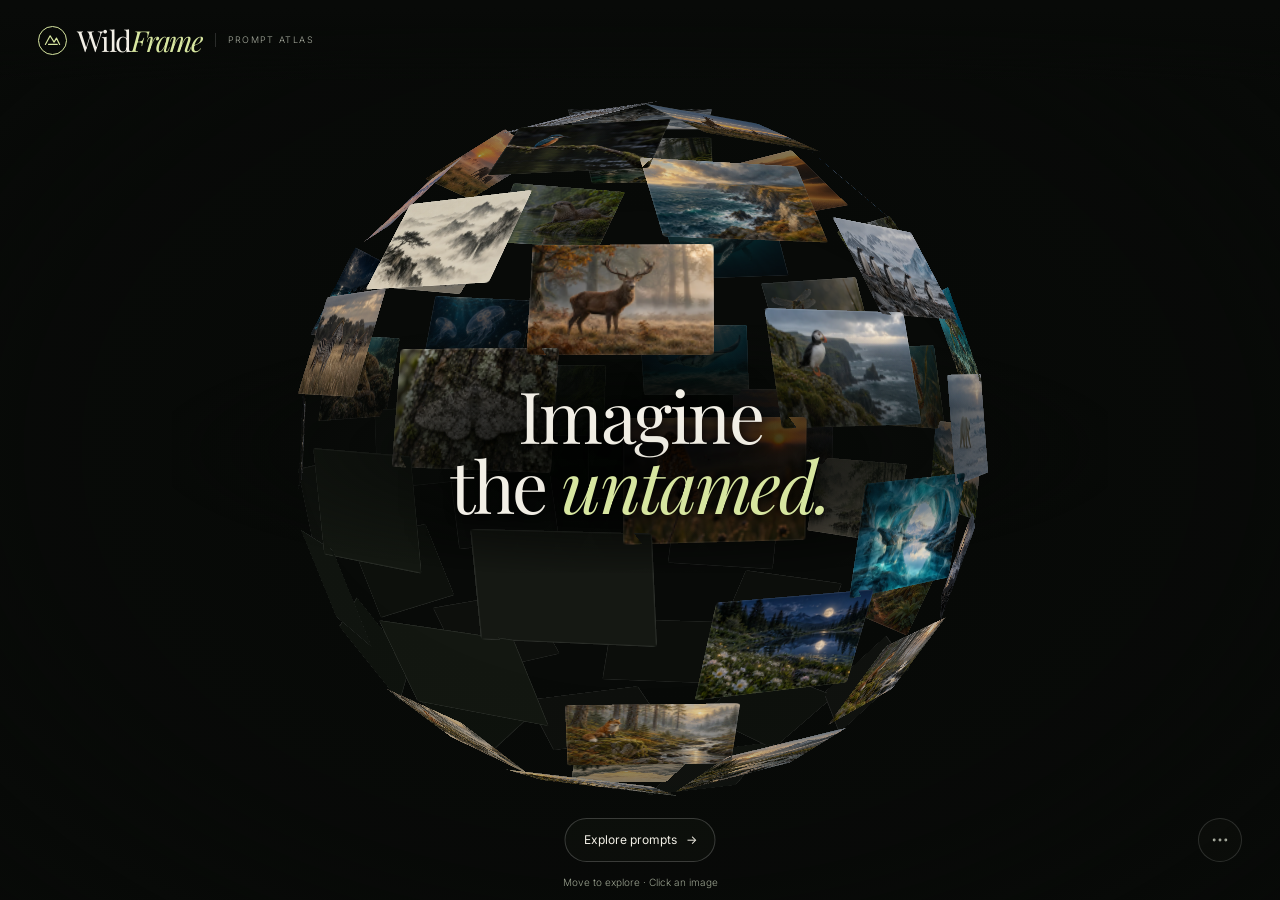
==== commit dc0347e0: "Smooth sphere settling and simplify the home into an immersive atlas" ====
--- a/index.html
+++ b/index.html
@@ -184,8 +184,8 @@
 #stage.view-locked{cursor:default}#stage:focus-visible{outline-offset:-5px}
 .sphere-card figure{transition:transform 180ms var(--ease),filter 180ms var(--ease),box-shadow 180ms}
 .sphere-card:hover figure{transform:none}
-.sphere-card.is-previewed figure{transform:scale(1.025);box-shadow:0 0 0 2px var(--accent),0 0 25px #d7e6a026}
-#orb.previewing .sphere-card:not(.is-previewed) figure{filter:brightness(.76)}
+.sphere-card.is-previewed figure{transform:none;box-shadow:0 0 0 2px var(--accent),0 0 25px #d7e6a026}
+#orb.previewing .sphere-card:not(.is-previewed) figure{filter:brightness(.9)}
 .sphere-card.is-previewed figure::after{background:rgba(8,10,8,calc(var(--d,0)*.35))}
 .sphere-preview{position:fixed;z-index:25;left:var(--pad);top:174px;width:278px;padding:14px;display:flex;align-items:center;gap:12px;border:1px solid #d7e6a040;border-radius:12px;background:#10150ef2;box-shadow:0 12px 36px #0005;pointer-events:none}
 .sphere-preview img{width:62px;height:52px;object-fit:cover;border-radius:5px;flex-shrink:0}
@@ -227,6 +227,27 @@
 @media(max-height:520px) and (min-width:521px){.atlas-controls{top:88px;left:var(--pad);transform:none}.sphere-preview{top:142px}#headline{font-size:clamp(26px,8.5vh,36px)}}
 @media(prefers-reduced-motion:reduce){.sphere-card figure{transition:none}}
 
+/* An uncluttered home gives the atlas the available screen. */
+body:not(.library-view) header .main-nav,.header-note,.hero-description,.hero-meta,.hero-kicker{display:none}
+.hero-cta{width:auto;max-width:calc(100vw - 128px);bottom:calc(38px + var(--safe));display:block}
+.hero-cta::before{display:none}
+.hero-cta #browsePrompts{min-height:44px;padding:10px 18px;font-size:12px;white-space:nowrap;background:#10150e80;border:1px solid #ffffff30;box-shadow:none}
+.hero-cta #browsePrompts:hover{border-color:#d7e6a080;background:#d7e6a00d}
+.load-note{display:block;left:50%;bottom:10px;transform:translateX(-50%);max-width:calc(100vw - 112px);white-space:nowrap;text-align:center;font-size:10px;color:#9aa28f}
+.atlas-controls{top:auto;left:auto;right:var(--pad);bottom:calc(38px + var(--safe));width:44px;height:44px;display:block;transform:none;z-index:27}
+.atlas-controls summary{list-style:none;width:44px;height:44px;display:grid;place-items:center;border:1px solid #ffffff24;border-radius:50%;color:var(--muted);background:#10150e60;cursor:pointer;touch-action:manipulation}
+.atlas-controls summary::-webkit-details-marker{display:none}
+.atlas-controls summary:focus-visible{outline:2px solid var(--accent);outline-offset:4px}
+.atlas-controls summary:hover,.atlas-controls[open] summary{border-color:#d7e6a070;color:var(--accent);background:var(--panel)}
+.atlas-controls summary svg{width:20px;height:20px}
+.atlas-options-panel{position:absolute;right:0;bottom:54px;width:200px;padding:7px;background:#10150ef5;border:1px solid #ffffff30;border-radius:12px;box-shadow:0 12px 30px #0007}
+.atlas-controls:not([open]) .atlas-options-panel{display:none}
+.atlas-options-panel .button{width:100%;justify-content:flex-start;border:0;border-radius:7px;box-shadow:none;background:none;font-size:12px}
+.atlas-options-panel .button:hover{background:#ffffff0a}
+.atlas-options-panel .button[aria-pressed=true]{background:#d7e6a018;color:var(--accent)}
+.sphere-preview{top:96px}
+@media(max-height:520px){.hero-cta{bottom:12px}.atlas-controls{bottom:12px}.load-note{display:none}}
+
 </style>
 </head>
 <body>
@@ -237,10 +258,10 @@
 <div class="vignette"></div>
 <p class="hero-kicker hero-layer">Explore · Understand · Remix</p>
 <aside class="hero-description hero-layer"><p class="eyebrow">A little language.<br>A whole new wilderness.</p><p>Masterprompts for wildlife, wild places, and everything your imagination finds in between.</p></aside>
-<div class="hero-cta hero-layer"><button class="button primary" id="startJourney">Try your first remix <svg aria-hidden="true"><use href="#icon-arrow"/></svg></button><button class="button" id="browsePrompts">Browse the prompt library →</button><p>AI wildlife &amp; landscape prompts.<br>Understand the words. Make the next image your own.</p></div>
+<div class="hero-cta hero-layer"><button class="button" id="browsePrompts">Explore prompts <span aria-hidden="true">→</span></button></div>
 <aside class="hero-meta hero-layer"><strong id="heroCount">65</strong><p>visual prompt recipes</p><small>No sign-in. Just imagination.</small></aside>
 <p class="load-note hero-layer" id="loadNote" role="status">Preparing your atlas…</p>
-<div class="atlas-controls hero-layer" role="group" aria-label="Atlas view controls"><button class="button" id="lockSphere" aria-pressed="false"><svg aria-hidden="true"><use href="#icon-unlock"/></svg><span id="lockSphereLabel">Lock view</span></button><button class="button" id="resetSphere"><svg aria-hidden="true"><use href="#icon-reset"/></svg>Reset angle</button></div>
+<details class="atlas-controls hero-layer" id="atlasOptions"><summary id="atlasOptionsToggle" aria-label="View options" title="View options"><svg viewBox="0 0 24 24" aria-hidden="true"><circle cx="5" cy="12" r="1"/><circle cx="12" cy="12" r="1"/><circle cx="19" cy="12" r="1"/></svg></summary><div class="atlas-options-panel" role="group" aria-label="Atlas view controls"><button class="button" id="lockSphere" aria-pressed="false"><svg aria-hidden="true"><use href="#icon-unlock"/></svg><span id="lockSphereLabel">Lock view</span></button><button class="button" id="resetSphere"><svg aria-hidden="true"><use href="#icon-reset"/></svg>Reset angle</button></div></details>
 <aside class="sphere-preview hero-layer" id="spherePreview" aria-hidden="true" hidden><img id="spherePreviewImage" alt="" width="62" height="52"><div><p id="spherePreviewMeta"></p><h2 id="spherePreviewTitle"></h2><small id="spherePreviewHint"></small></div></aside>
 <p class="sr-only" id="sphereHelp">Move your mouse or drag to turn the atlas. With the atlas focused, use arrow keys to turn and Enter to open the front image. Lock view holds the angle; Reset angle restores the initial view.</p><p class="sr-only" id="sphereStatus" role="status" aria-live="polite"></p>
 
@@ -1384,7 +1405,7 @@
   journeyPanel.scrollIntoView({block:'start',behavior:reduced.matches?'instant':'smooth'});$('#journeyTitle').focus({preventScroll:true});
 }
 function initializeJourney(){
-  for(const id of ['startJourney','startJourneyLibrary'])$('#'+id).addEventListener('click',event=>startJourney(event.currentTarget));
+  $('#startJourneyLibrary').addEventListener('click',event=>startJourney(event.currentTarget));
 }
 
 /* React Bits adaptations: SpotlightCard and FadeContent.
@@ -1520,17 +1541,24 @@
 }
 function updateAtlasHint(){
  if(loaded<sphereRecipes.length)return;
- $('#loadNote').textContent=sphereLocked?'View locked · Select an image, or unlock to turn':coarse.matches?'Drag to explore · Tap an image for its prompt':'Move your mouse to explore · Click an image for its prompt';
-}
+ $('#loadNote').textContent=sphereLocked?'View locked · Options to unlock':coarse.matches?'Drag to explore · Tap an image':'Move to explore · Click an image';
+}
+function closeAtlasOptions(focus=false){$('#atlasOptions').open=false;if(focus)$('#atlasOptionsToggle').focus({preventScroll:true})}
 function initializeAtlasUx(){
  $('#lockSphere').addEventListener('click',()=>{
   sphereLocked=!sphereLocked;resetHoverMotion();hideSpherePreview();velocityX=velocityY=0;updateSphereControls();wake();
   $('#sphereStatus').textContent=sphereLocked?'View locked. Images remain available to open.':'View unlocked.';
+  closeAtlasOptions(true);
  });
  $('#resetSphere').addEventListener('click',()=>{
   resetHoverMotion();hideSpherePreview();velocityX=velocityY=0;yaw=0;pitch=-4;renderStamp='';wake();
   $('#sphereStatus').textContent='Initial angle restored.'+(sphereLocked?' View remains locked.':'');
+  closeAtlasOptions(true);
  });
+ const options=$('#atlasOptions');
+ options.addEventListener('toggle',()=>{if(options.open){hideSpherePreview();resetHoverMotion();velocityX=velocityY=0}});
+ document.addEventListener('click',event=>{if(options.open&&!options.contains(event.target))closeAtlasOptions()});
+ document.addEventListener('keydown',event=>{if(event.key==='Escape'&&options.open){event.preventDefault();event.stopPropagation();closeAtlasOptions(true)}});
  stage.addEventListener('pointermove',queueSpherePreview);
  stage.addEventListener('pointerleave',hideSpherePreview);stage.addEventListener('pointerdown',hideSpherePreview);
  stage.addEventListener('focus',()=>{resetHoverMotion();velocityX=velocityY=0;showSpherePreview(frontSphereCard(),true)});
@@ -1717,7 +1745,7 @@
  const top=Math.max($('header').getBoundingClientRect().bottom+8,kicker.height?kicker.bottom+8:0,controls.left<w/2&&controls.right>w/2?controls.bottom+8:0);
  const bottom=$('.hero-cta').getBoundingClientRect().top-8;
  // Leave room for perspective and tangent cards, with the whole atlas in view.
- R=Math.max(44,Math.min(330,h*.31,w*.44,(bottom-top)/2/1.08));
+ R=Math.max(44,Math.min(360,h*.36,w*.44,(bottom-top)/2/1.08));
  root.style.setProperty('--sphere-y',((top+bottom)/2)+'px');
  root.style.setProperty('--cw',Math.round(Math.max(68,R*(w<=640?.39:.42)))+'px');
  perspective=w<=380?620:w<=640?760:w<=900?920:1150;root.style.setProperty('--persp',perspective+'px');
@@ -1726,8 +1754,8 @@
 function frame(time){
  raf=0;const dt=lastFrame?clamp((time-lastFrame)/16.667,.25,2):1;lastFrame=time;const paused=sphereLocked||library.classList.contains('open')||dialog.classList.contains('open')||studio.classList.contains('open')||experiments.classList.contains('open');
  if(!pointer&&!paused){
-  if(reduced.matches){velocityX=velocityY=0;hoverAim=null}
-  if(hoverAim){const follow=1-Math.pow(.84,dt);yaw+=(hoverAim.yaw-yaw)*follow;pitch+=(hoverAim.pitch-pitch)*follow;if(Math.abs(hoverAim.yaw-yaw)<.005&&Math.abs(hoverAim.pitch-pitch)<.005){yaw=hoverAim.yaw;pitch=hoverAim.pitch;hoverAim=null}}
+  if(reduced.matches)velocityX=velocityY=0;
+  if(hoverAim){const follow=1-Math.exp(-dt*16.667/(reduced.matches?85:115));yaw+=(hoverAim.yaw-yaw)*follow;pitch+=(hoverAim.pitch-pitch)*follow;if(Math.abs(hoverAim.yaw-yaw)<.01&&Math.abs(hoverAim.pitch-pitch)<.01){yaw=hoverAim.yaw;pitch=hoverAim.pitch;hoverAim=null}}
   else{const decay=Math.pow(.94,dt),travel=(1-decay)/.06;yaw+=velocityX*travel;pitch+=velocityY*travel;velocityX*=decay;velocityY*=decay;if(Math.abs(velocityX)<.002)velocityX=0;if(Math.abs(velocityY)<.002)velocityY=0}
  }
  const bounded=clamp(pitch,-32,32);if(bounded!==pitch)velocityY=0;pitch=bounded;
@@ -1739,8 +1767,8 @@
  if(event.pointerType!=='mouse'||event.buttons||sphereLocked||stage.inert)return;
  const current={x:event.clientX,y:event.clientY};
  if(hoverPoint){const dx=current.x-hoverPoint.x,dy=current.y-hoverPoint.y;if(dx||dy){const aim={yaw:(hoverAim?.yaw??yaw)+dx*.16,pitch:clamp((hoverAim?.pitch??pitch)-dy*.12,-32,32)};
-  // Keep deliberate mouse input available with reduced motion, without easing.
-  if(reduced.matches){yaw=aim.yaw;pitch=aim.pitch;hoverAim=null}else hoverAim=aim;
+  // Dampen only deliberate input, with a shorter settling time for reduced motion.
+  hoverAim=aim;
   velocityX=velocityY=0;wake()}}
  hoverPoint=current;
 }
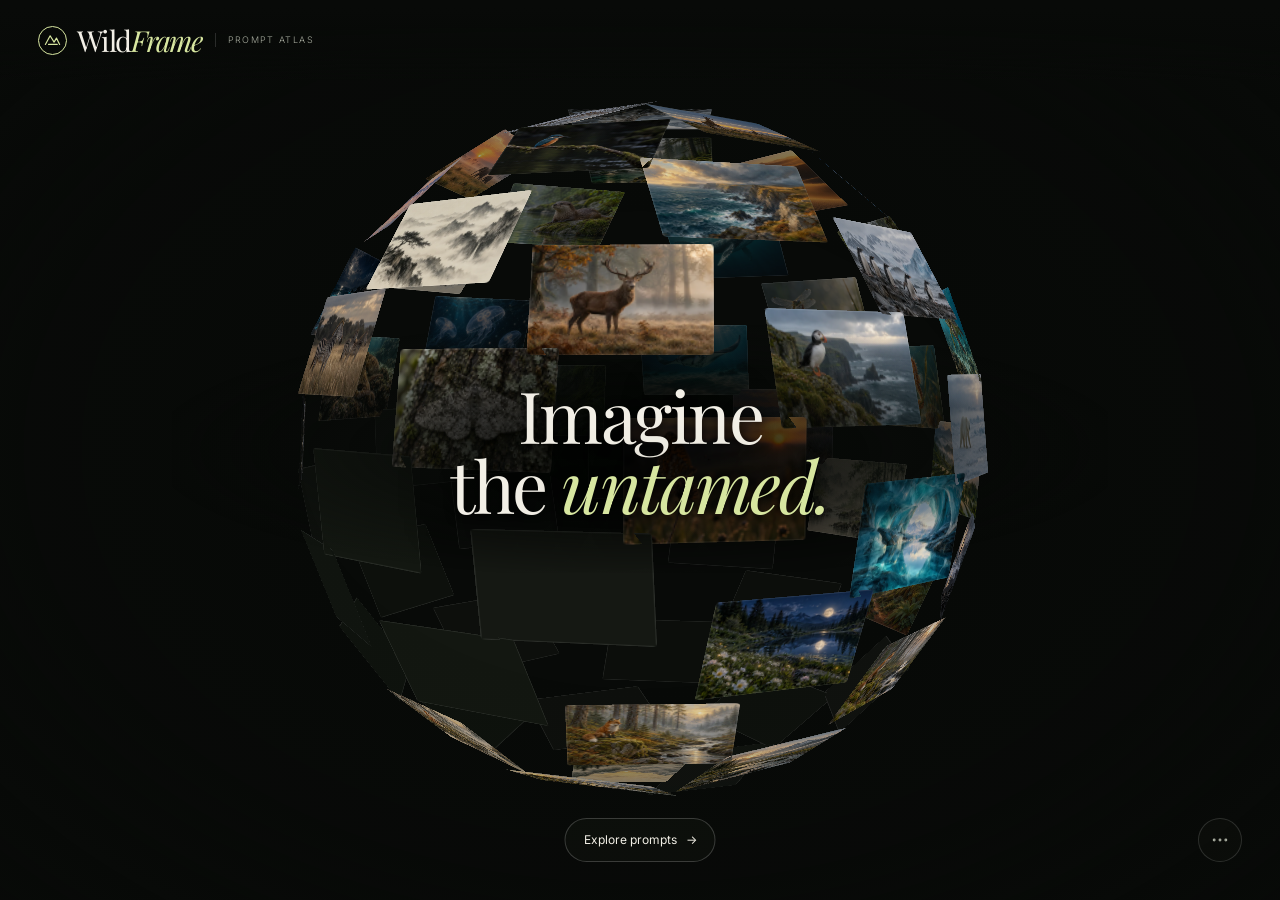
==== commit bac784a4: "Remove the home exploration hint after the atlas loads" ====
--- a/index.html
+++ b/index.html
@@ -1541,7 +1541,7 @@
 }
 function updateAtlasHint(){
  if(loaded<sphereRecipes.length)return;
- $('#loadNote').textContent=sphereLocked?'View locked · Options to unlock':coarse.matches?'Drag to explore · Tap an image':'Move to explore · Click an image';
+ $('#loadNote').textContent='';$('#loadNote').hidden=true;
 }
 function closeAtlasOptions(focus=false){$('#atlasOptions').open=false;if(focus)$('#atlasOptionsToggle').focus({preventScroll:true})}
 function initializeAtlasUx(){
